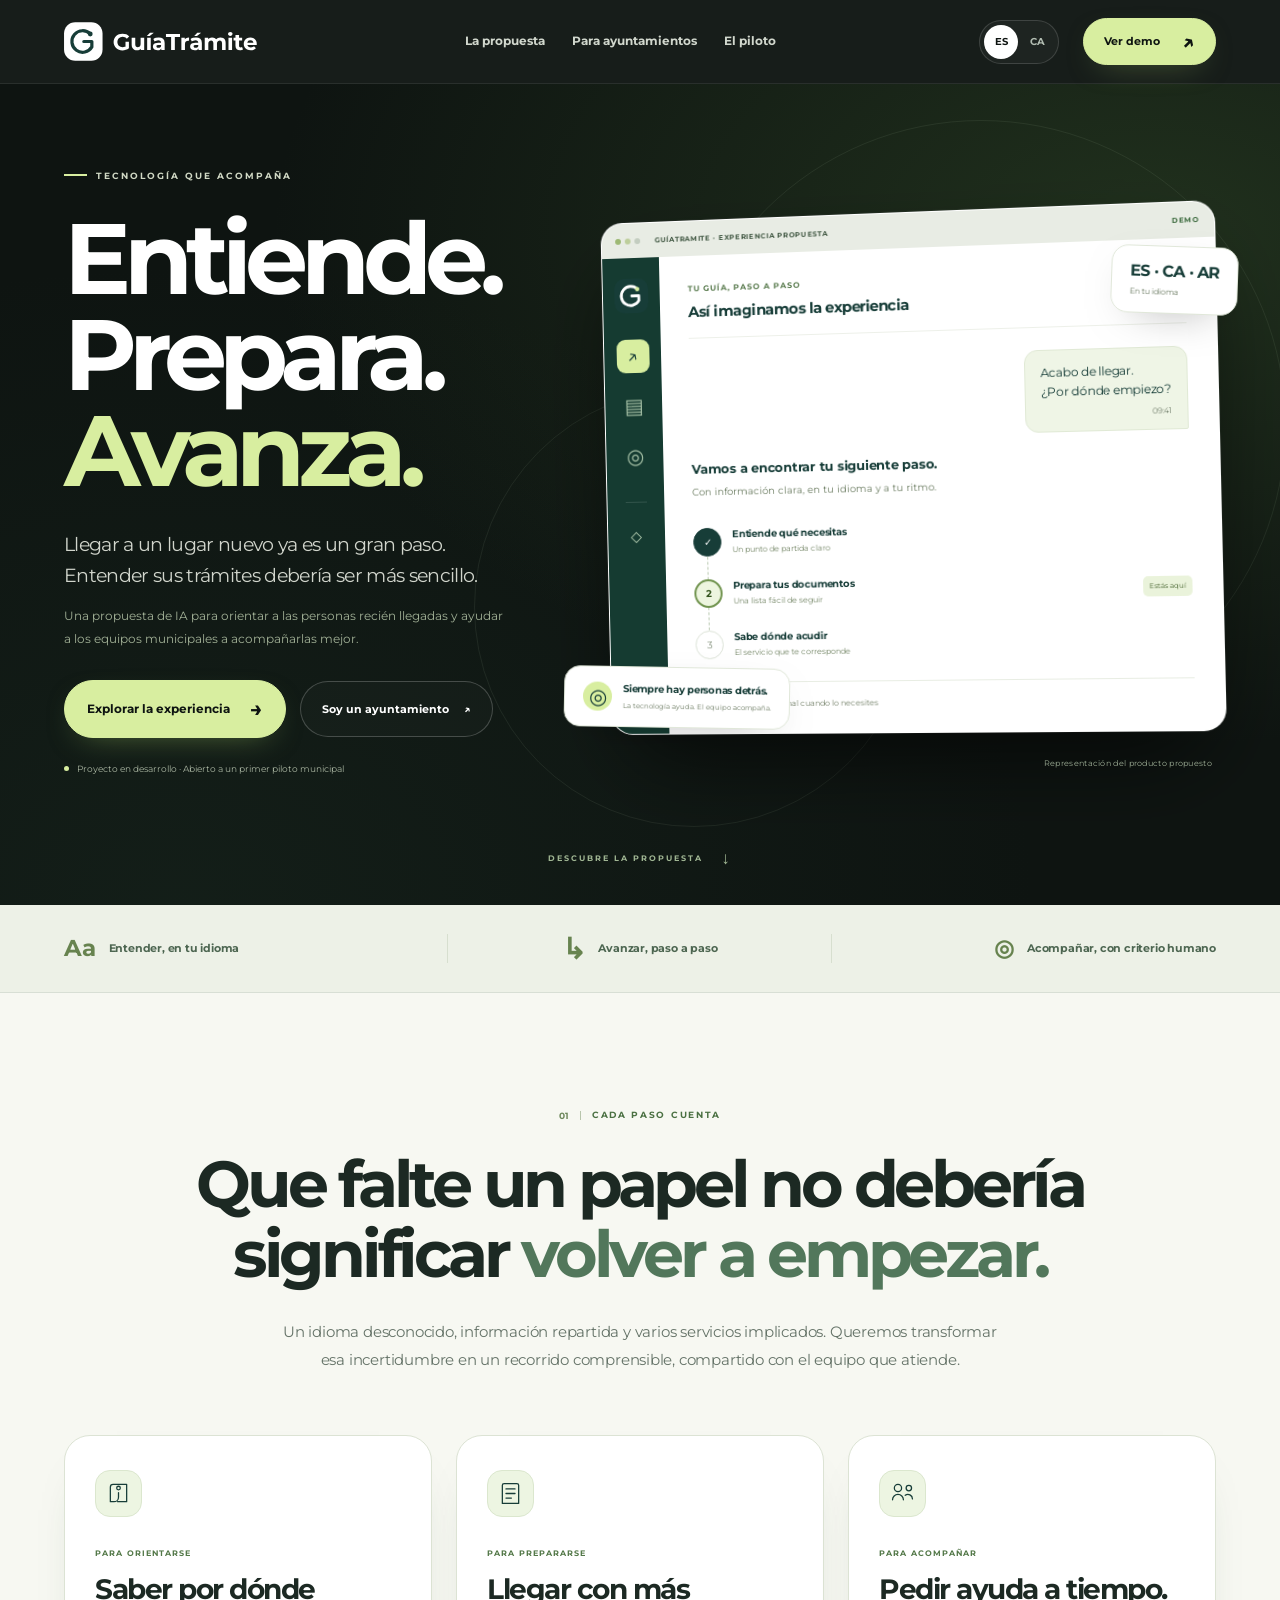
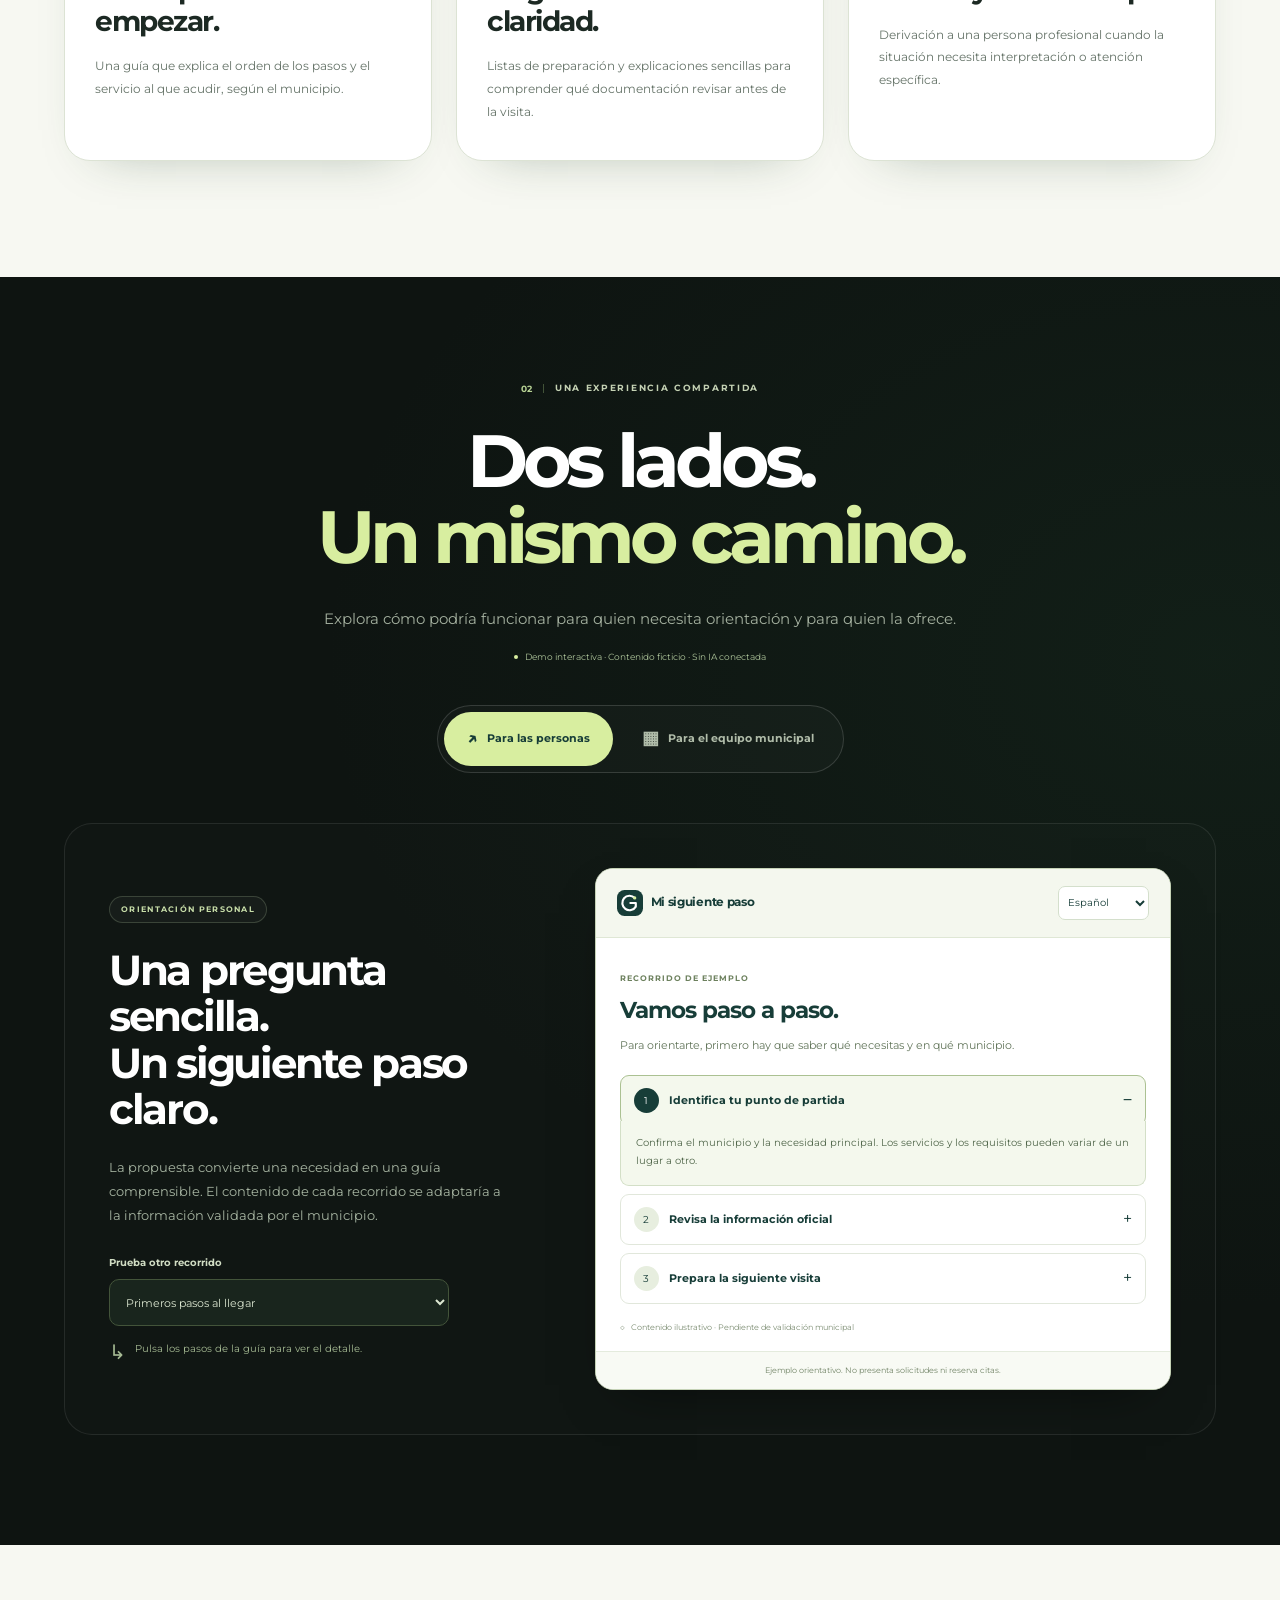
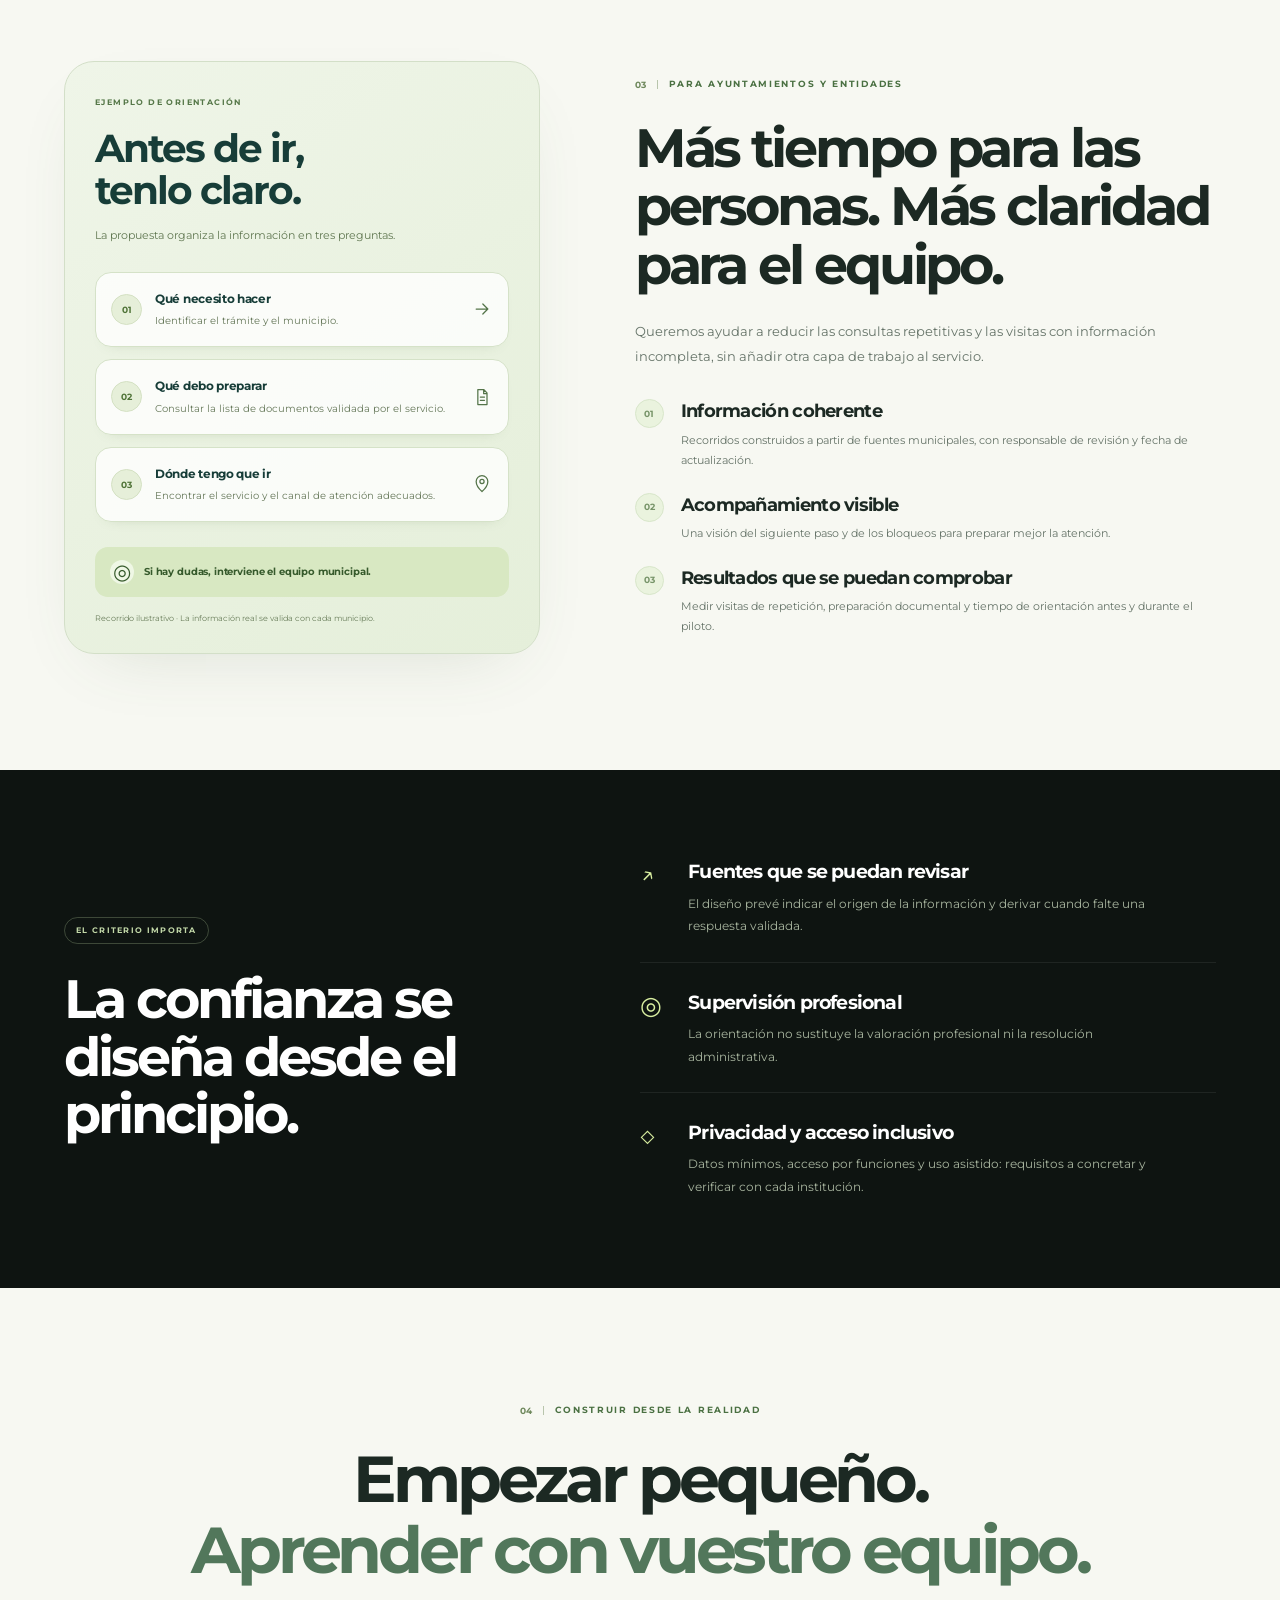
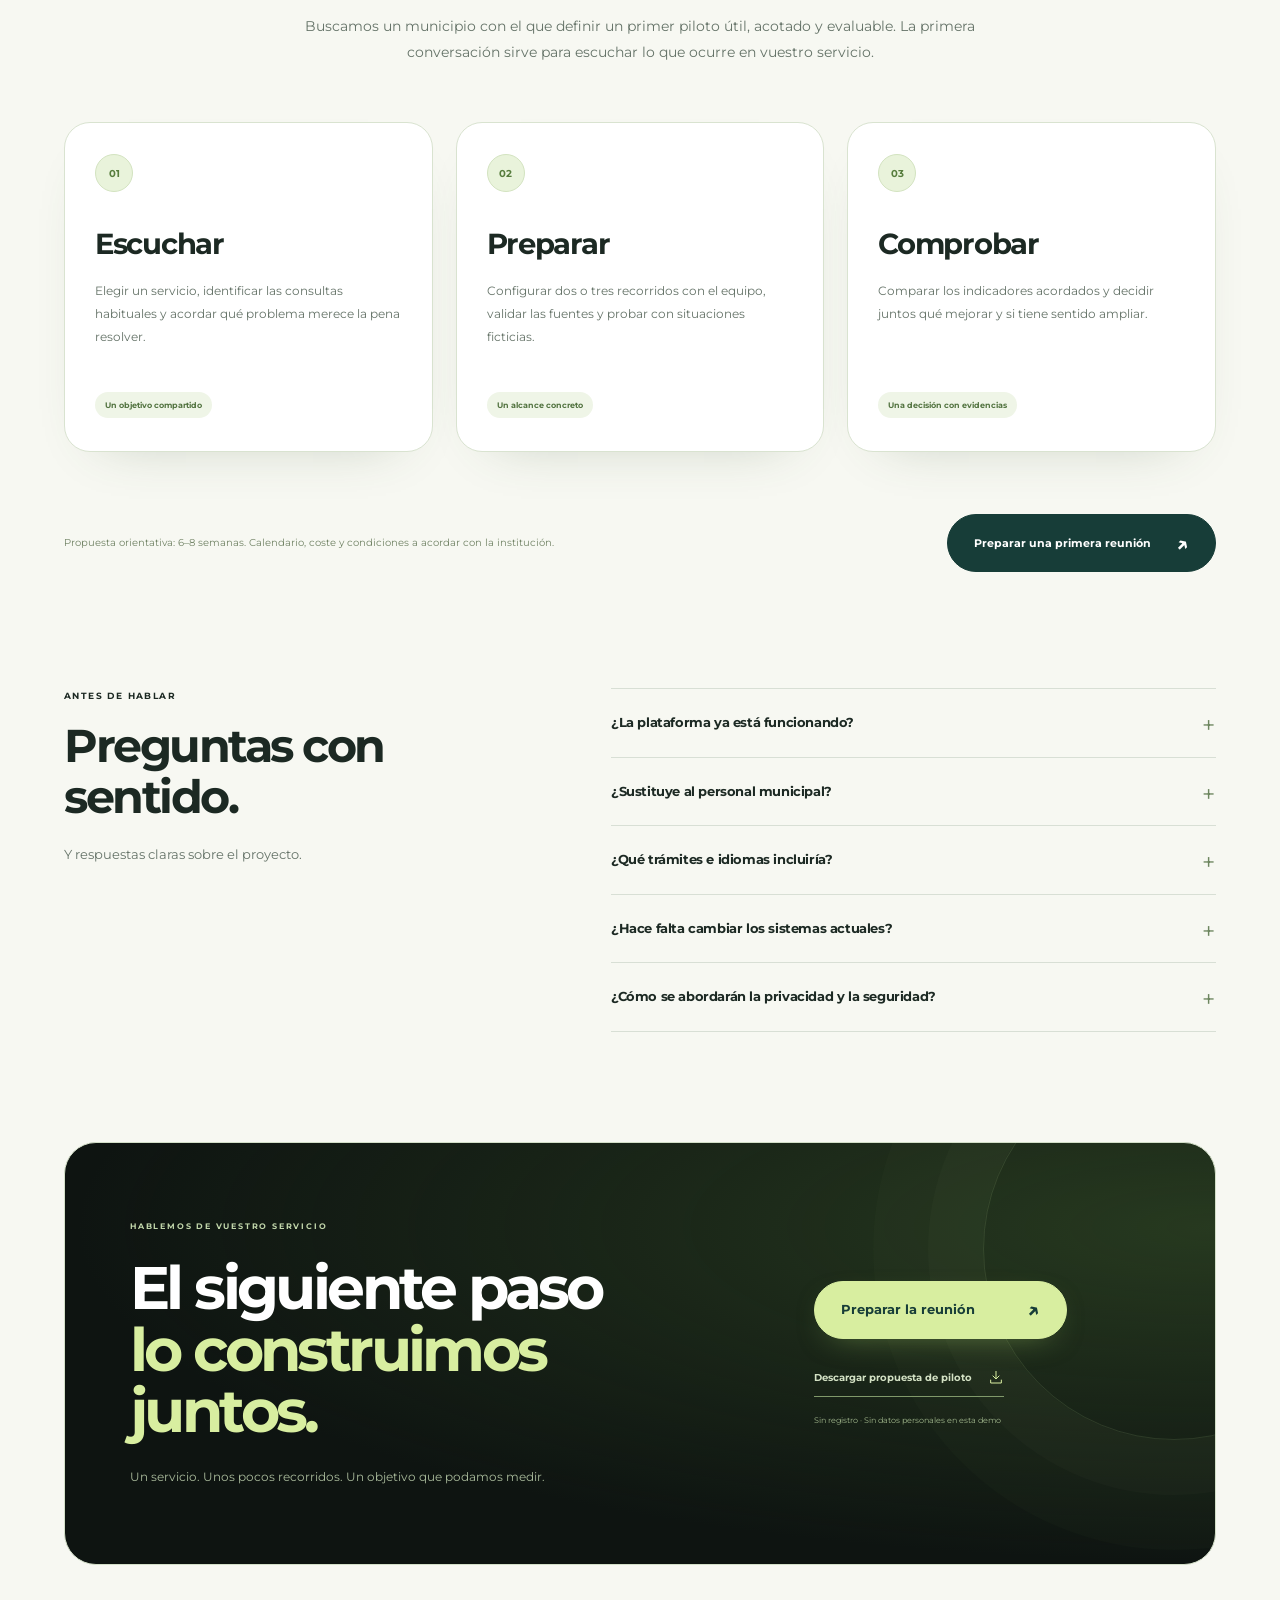
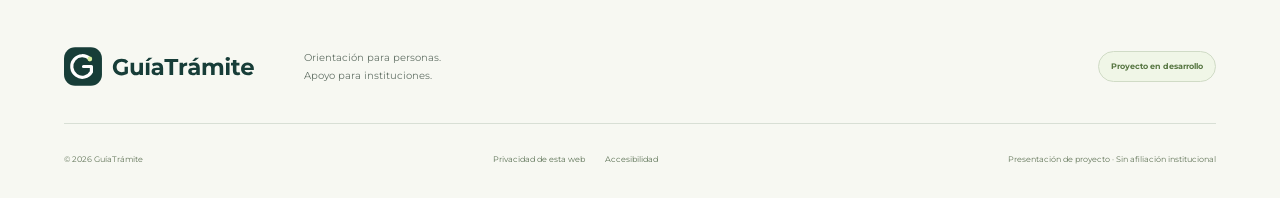
==== web/index.html @ 7ac199ca "Publica la landing y los materiales de GuíaTrámite." ====
<!doctype html>
<html lang="es">
<head>
  <meta charset="utf-8"><meta name="viewport" content="width=device-width,initial-scale=1">
  <meta name="theme-color" content="#0e1411">
  <title>GuíaTrámite · Cada paso, más claro</title>
  <meta name="description" content="Un proyecto de inteligencia artificial para orientar a las personas recién llegadas y ayudar a los equipos municipales a acompañarlas mejor. Descubre la propuesta de piloto.">
  <meta property="og:title" content="GuíaTrámite · Cada paso, más claro"><meta property="og:description" content="Orientación para personas. Apoyo para instituciones."><meta property="og:type" content="website"><meta property="og:image" content="/assets/social.png"><meta property="og:locale" content="es_ES"><meta name="twitter:card" content="summary_large_image">
  <link rel="icon" href="assets/favicon.svg" type="image/svg+xml"><link rel="apple-touch-icon" href="assets/apple-touch-icon.png">
  <link rel="preload" href="assets/montserrat-regular.woff" as="font" type="font/woff" crossorigin><link rel="preload" href="assets/montserrat-bold.woff" as="font" type="font/woff" crossorigin>
  <link rel="stylesheet" href="styles.css"><link rel="stylesheet" href="reference.css"><script src="app.js" defer></script>
</head>
<body>
<a class="skip" href="#contenido" data-i18n="skip">Saltar al contenido</a>
<header class="header"><div class="nav wrap">
  <a href="#inicio" class="brand" aria-label="GuíaTrámite inicio"><img src="assets/logo-white.svg" alt="GuíaTrámite" width="230" height="54"></a>
  <nav class="desktop-nav" aria-label="Principal"><a href="#solucion" data-i18n="nav.solution">La propuesta</a><a href="#instituciones" data-i18n="nav.town">Para ayuntamientos</a><a href="#piloto" data-i18n="nav.pilot">El piloto</a></nav>
  <div class="nav-actions"><div class="locale" role="group" aria-label="Idioma"><button data-lang="es" aria-pressed="true">ES</button><span>/</span><button data-lang="ca" aria-pressed="false">CA</button></div><a class="btn small nav-cta" href="#demo"><span data-i18n="nav.demo">Ver demo</span><span aria-hidden="true">↗</span></a><button class="menu-toggle" aria-expanded="false" aria-controls="mobile-nav" aria-label="Abrir menú"><svg viewBox="0 0 24 24" aria-hidden="true"><path d="M4 7h16M4 12h16M4 17h16"/></svg></button></div>
</div><nav id="mobile-nav" class="mobile-nav" aria-label="Menú móvil" hidden><a href="#solucion" data-i18n="nav.solution">La propuesta</a><a href="#instituciones" data-i18n="nav.town">Para ayuntamientos</a><a href="#piloto" data-i18n="nav.pilot">El piloto</a><a href="#demo" data-i18n="nav.demo">Ver demo</a></nav></header>
<main id="contenido">
<section class="hero-stage" id="inicio"><div class="hero wrap">
  <div class="hero-copy"><div class="eyebrow"><span class="status-dot"></span><span data-i18n="hero.eyebrow">TECNOLOGÍA QUE ACOMPAÑA</span></div>
    <h1 data-i18n-html="hero.title">Entiende.<br>Prepara.<br><span class="highlight">Avanza.</span></h1>
    <p class="hero-description" data-i18n="hero.description">Llegar a un lugar nuevo ya es un gran paso. Entender sus trámites debería ser más sencillo.</p>
    <p class="hero-detail" data-i18n="hero.detail">Una propuesta de IA para orientar a las personas recién llegadas y ayudar a los equipos municipales a acompañarlas mejor.</p>
    <div class="hero-actions"><a class="btn" href="#demo"><span data-i18n="hero.cta">Explorar la experiencia</span><span aria-hidden="true">→</span></a><a class="text-link" href="#instituciones"><span data-i18n="hero.secondary">Soy un ayuntamiento</span><span aria-hidden="true">↗</span></a></div>
    <div class="project-status"><span class="tiny-outline"></span><span data-i18n="hero.status">Proyecto en desarrollo · Abierto a un primer piloto municipal</span></div>
  </div>
  <div class="hero-visual" aria-label="Ejemplo de recorrido guiado">
    <div class="orbit orbit-one" aria-hidden="true"></div><div class="orbit orbit-two" aria-hidden="true"></div>
    <div class="product-frame"><div class="product-toolbar"><div class="window-dots" aria-hidden="true"><span></span><span></span><span></span></div><span data-i18n="visual.toolbar">GUÍATRAMITE · EXPERIENCIA PROPUESTA</span><span class="toolbar-example" data-i18n="visual.sample">DEMO</span></div>
    <div class="product-body"><aside class="product-rail" aria-hidden="true"><img src="assets/favicon.svg" alt="" width="38" height="38"><span class="rail-item current">↗</span><span class="rail-item">▤</span><span class="rail-item">◎</span><span class="rail-separator"></span><span class="rail-item">◇</span></aside>
    <div class="journey-card"><div class="journey-heading"><div><span class="screen-kicker" data-i18n="visual.assistant">Tu guía, paso a paso</span><strong data-i18n="visual.label">Así imaginamos la experiencia</strong></div><span class="card-status" aria-hidden="true"></span></div>
      <div class="user-message"><span data-i18n-html="visual.question">Acabo de llegar.<br>¿Por dónde empiezo?</span><span class="bubble-time">09:41</span></div>
      <div class="guide-message"><strong data-i18n="visual.answer">Vamos a encontrar tu siguiente paso.</strong><p data-i18n="visual.answerdetail">Con información clara, en tu idioma y a tu ritmo.</p></div>
      <div class="journey-route"><div class="route-item"><span class="step-mark completed">✓</span><div><strong data-i18n="visual.step1">Entiende qué necesitas</strong><small data-i18n="visual.step1sub">Un punto de partida claro</small></div></div><div class="route-item"><span class="step-mark active">2</span><div><strong data-i18n="visual.step2">Prepara tus documentos</strong><small data-i18n="visual.step2sub">Una lista fácil de seguir</small></div><span class="here" data-i18n="visual.here">Estás aquí</span></div><div class="route-item"><span class="step-mark">3</span><div><strong data-i18n="visual.step3">Sabe dónde acudir</strong><small data-i18n="visual.step3sub">El servicio que te corresponde</small></div></div></div>
      <div class="card-footer"><span class="shield-icon" aria-hidden="true">◇</span><span data-i18n="visual.support">Con apoyo profesional cuando lo necesites</span></div>
    </div></div></div>
    <div class="language-float"><strong>ES · CA · AR</strong><span data-i18n="visual.languages">En tu idioma</span></div>
    <div class="human-float"><span class="human-icon" aria-hidden="true">◎</span><div><strong data-i18n="visual.human">Siempre hay personas detrás.</strong><span data-i18n="visual.humansub">La tecnología ayuda. El equipo acompaña.</span></div></div>
    <span class="visual-caption" data-i18n="visual.caption">Representación del producto propuesto</span>
  </div>
</div><a class="hero-discover" href="#solucion"><span data-i18n="hero.discover">DESCUBRE LA PROPUESTA</span><span aria-hidden="true">↓</span></a></section>
<div class="promise-strip"><div class="wrap promise-grid"><div><span class="promise-icon" aria-hidden="true">Aa</span><span data-i18n="strip.1">Entender, en tu idioma</span></div><div><span class="promise-icon route-small" aria-hidden="true">↳</span><span data-i18n="strip.2">Avanzar, paso a paso</span></div><div><span class="promise-icon" aria-hidden="true">◎</span><span data-i18n="strip.3">Acompañar, con criterio humano</span></div></div></div>
<section class="section wrap problem" id="solucion">
  <div class="section-kicker"><span class="section-number">01</span><span data-i18n="problem.kicker">CADA PASO CUENTA</span></div>
  <div class="problem-intro"><h2 data-i18n-html="problem.title">Que falte un papel no debería significar <span class="muted">volver a empezar.</span></h2><p data-i18n="problem.description">Un idioma desconocido, información repartida y varios servicios implicados. Queremos transformar esa incertidumbre en un recorrido comprensible, compartido con el equipo que atiende.</p></div>
  <div class="benefits"><article><span class="benefit-icon" aria-hidden="true"><svg viewBox="0 0 32 32"><path d="M7 25V9a3 3 0 0 1 3-3h15v19H15M7 25h4a5 5 0 0 0 5-5v-5"/><circle cx="16" cy="10" r="2"/></svg></span><span class="micro" data-i18n="problem.b1label">PARA ORIENTARSE</span><h3 data-i18n="problem.b1title">Saber por dónde empezar.</h3><p data-i18n="problem.b1body">Una guía que explica el orden de los pasos y el servicio al que acudir, según el municipio.</p></article><article><span class="benefit-icon" aria-hidden="true"><svg viewBox="0 0 32 32"><path d="M10 5h13a2 2 0 0 1 2 2v20H7V7a2 2 0 0 1 2-2Z M11 11h10M11 16h10M11 21h6"/></svg></span><span class="micro" data-i18n="problem.b2label">PARA PREPARARSE</span><h3 data-i18n="problem.b2title">Llegar con más claridad.</h3><p data-i18n="problem.b2body">Listas de preparación y explicaciones sencillas para comprender qué documentación revisar antes de la visita.</p></article><article><span class="benefit-icon" aria-hidden="true"><svg viewBox="0 0 32 32"><path d="M5 23a6 6 0 0 1 12 0M19 18a5 5 0 0 1 8 4"/><circle cx="11" cy="10" r="4"/><circle cx="23" cy="10" r="3"/></svg></span><span class="micro" data-i18n="problem.b3label">PARA ACOMPAÑAR</span><h3 data-i18n="problem.b3title">Pedir ayuda a tiempo.</h3><p data-i18n="problem.b3body">Derivación a una persona profesional cuando la situación necesita interpretación o atención específica.</p></article></div>
</section>
<section class="demo-section" id="demo"><div class="wrap">
  <div class="demo-top"><div><div class="section-kicker"><span class="section-number">02</span><span data-i18n="demo.kicker">UNA EXPERIENCIA COMPARTIDA</span></div><h2 data-i18n-html="demo.title">Dos lados.<br><span class="accent">Un mismo camino.</span></h2></div><div class="demo-intro"><p data-i18n="demo.description">Explora cómo podría funcionar para quien necesita orientación y para quien la ofrece.</p><span class="demo-notice"><span></span><span data-i18n="demo.notice">Demo interactiva · Contenido ficticio · Sin IA conectada</span></span></div></div>
  <div class="demo-tabs" role="tablist" aria-label="Vista de la demostración"><button id="tab-person" role="tab" aria-controls="panel-person" aria-selected="true" data-view="person"><span class="tab-symbol" aria-hidden="true">↗</span><span data-i18n="demo.person">Para las personas</span></button><button id="tab-team" role="tab" aria-controls="panel-team" aria-selected="false" tabindex="-1" data-view="team"><span class="tab-symbol" aria-hidden="true">▦</span><span data-i18n="demo.team">Para el equipo municipal</span></button></div>
  <div id="panel-person" role="tabpanel" aria-labelledby="tab-person" class="demo-panel">
    <div class="demo-copy"><span class="pill light" data-i18n="demo.personpill">ORIENTACIÓN PERSONAL</span><h3 data-i18n-html="demo.persontitle">Una pregunta sencilla.<br>Un siguiente paso claro.</h3><p data-i18n="demo.personbody">La propuesta convierte una necesidad en una guía comprensible. El contenido de cada recorrido se adaptaría a la información validada por el municipio.</p><div class="scenario"><label for="scenario" data-i18n="demo.scenario">Prueba otro recorrido</label><select id="scenario"><option value="arrival" data-i18n="scenario.arrival">Primeros pasos al llegar</option><option value="appointment" data-i18n="scenario.appointment">Preparar una visita municipal</option><option value="help" data-i18n="scenario.help">Encontrar apoyo profesional</option></select></div><div class="inline-note"><span aria-hidden="true">↳</span><p data-i18n="demo.try">Pulsa los pasos de la guía para ver el detalle.</p></div></div>
    <div class="demo-app"><div class="app-bar"><div><img src="assets/favicon.svg" alt="" width="26" height="26"><strong data-i18n="app.title">Mi siguiente paso</strong></div><select id="demo-language" aria-label="Idioma del ejemplo"><option value="es">Español</option><option value="ca">Català</option><option value="ar">العربية</option></select></div><div id="guide-content" aria-live="polite"></div><div class="app-foot" data-i18n="app.foot">Ejemplo orientativo. No presenta solicitudes ni reserva citas.</div></div>
  </div>
  <div id="panel-team" role="tabpanel" aria-labelledby="tab-team" class="demo-panel" hidden>
    <div class="demo-copy"><span class="pill light" data-i18n="demo.teampill">APOYO AL EQUIPO</span><h3 data-i18n-html="demo.teamtitle">Más contexto para<br>acompañar mejor.</h3><p data-i18n="demo.teambody">Una vista propuesta para saber en qué punto está cada recorrido, qué información queda por revisar y cuándo hace falta atención profesional.</p><ul class="plain-checks"><li data-i18n="demo.team1">Seguimiento de pasos y tareas</li><li data-i18n="demo.team2">Información revisable por el equipo</li><li data-i18n="demo.team3">Accesos según la función profesional</li></ul><p class="small-note" data-i18n="demo.teamnote">Las funciones de seguimiento y acceso forman parte del alcance a validar en el piloto.</p></div>
    <div class="team-app"><div class="team-top"><div><span class="team-dot"></span><strong data-i18n="team.title">Espacio del equipo</strong></div><span data-i18n="team.sample">DATOS DE MUESTRA</span></div><div class="team-label"><h4 data-i18n="team.routes">Recorridos de acompañamiento</h4><button id="queue-filter" type="button" aria-pressed="false" data-i18n="team.filter">Solo pendientes</button></div><div class="queue" id="queue"></div><div class="case-detail" id="case-detail" aria-live="polite"></div><div class="team-bottom"><span aria-hidden="true">◇</span><span data-i18n="team.foot">El profesional revisa. La decisión sigue siendo humana.</span></div></div>
  </div>
</div></section>
<section class="section wrap institutions" id="instituciones"><div class="institution-art visit-flow">
  <div class="visit-flow-heading"><span class="art-label" data-i18n="flow.label">EJEMPLO DE ORIENTACIÓN</span><h3 data-i18n-html="flow.title">Antes de ir,<br>tenlo claro.</h3><p data-i18n="flow.intro">La propuesta organiza la información en tres preguntas.</p></div>
  <ol class="visit-flow-steps">
    <li><span class="flow-number" aria-hidden="true">01</span><div><strong data-i18n="flow.step1">Qué necesito hacer</strong><p data-i18n="flow.detail1">Identificar el trámite y el municipio.</p></div><svg viewBox="0 0 24 24" aria-hidden="true"><path d="M5 12h14m-6-6 6 6-6 6"/></svg></li>
    <li><span class="flow-number" aria-hidden="true">02</span><div><strong data-i18n="flow.step2">Qué debo preparar</strong><p data-i18n="flow.detail2">Consultar la lista de documentos validada por el servicio.</p></div><svg viewBox="0 0 24 24" aria-hidden="true"><path d="M7 3h7l4 4v14H7Z M14 3v5h4 M10 12h5 M10 16h5"/></svg></li>
    <li><span class="flow-number" aria-hidden="true">03</span><div><strong data-i18n="flow.step3">Dónde tengo que ir</strong><p data-i18n="flow.detail3">Encontrar el servicio y el canal de atención adecuados.</p></div><svg viewBox="0 0 24 24" aria-hidden="true"><path d="M12 21s7-6 7-12a7 7 0 1 0-14 0c0 6 7 12 7 12Z"/><circle cx="12" cy="9" r="2.5"/></svg></li>
  </ol>
  <div class="flow-human"><span aria-hidden="true">◎</span><p data-i18n="flow.support">Si hay dudas, interviene el equipo municipal.</p></div>
  <span class="flow-caption" data-i18n="flow.caption">Recorrido ilustrativo · La información real se valida con cada municipio.</span>
</div><div class="institution-copy"><div class="section-kicker"><span class="section-number">03</span><span data-i18n="town.kicker">PARA AYUNTAMIENTOS Y ENTIDADES</span></div><h2 data-i18n="town.title">Más tiempo para las personas. Más claridad para el equipo.</h2><p class="section-description" data-i18n="town.description">Queremos ayudar a reducir las consultas repetitivas y las visitas con información incompleta, sin añadir otra capa de trabajo al servicio.</p><div class="town-points"><div><span>01</span><div><h3 data-i18n="town.point1">Información coherente</h3><p data-i18n="town.body1">Recorridos construidos a partir de fuentes municipales, con responsable de revisión y fecha de actualización.</p></div></div><div><span>02</span><div><h3 data-i18n="town.point2">Acompañamiento visible</h3><p data-i18n="town.body2">Una visión del siguiente paso y de los bloqueos para preparar mejor la atención.</p></div></div><div><span>03</span><div><h3 data-i18n="town.point3">Resultados que se puedan comprobar</h3><p data-i18n="town.body3">Medir visitas de repetición, preparación documental y tiempo de orientación antes y durante el piloto.</p></div></div></div></div></section>
<section class="trust-section"><div class="wrap trust-inner"><div class="trust-heading"><span class="pill outline" data-i18n="trust.kicker">EL CRITERIO IMPORTA</span><h2 data-i18n="trust.title">La confianza se diseña desde el principio.</h2></div><div class="trust-points"><article><span aria-hidden="true">↗</span><div><h3 data-i18n="trust.t1">Fuentes que se puedan revisar</h3><p data-i18n="trust.b1">El diseño prevé indicar el origen de la información y derivar cuando falte una respuesta validada.</p></div></article><article><span aria-hidden="true">◎</span><div><h3 data-i18n="trust.t2">Supervisión profesional</h3><p data-i18n="trust.b2">La orientación no sustituye la valoración profesional ni la resolución administrativa.</p></div></article><article><span aria-hidden="true">◇</span><div><h3 data-i18n="trust.t3">Privacidad y acceso inclusivo</h3><p data-i18n="trust.b3">Datos mínimos, acceso por funciones y uso asistido: requisitos a concretar y verificar con cada institución.</p></div></article></div></div></section>
<section class="section wrap pilot" id="piloto"><div class="section-kicker"><span class="section-number">04</span><span data-i18n="pilot.kicker">CONSTRUIR DESDE LA REALIDAD</span></div><div class="pilot-heading"><h2 data-i18n-html="pilot.title">Empezar pequeño.<br><span class="muted">Aprender con vuestro equipo.</span></h2><p data-i18n="pilot.description">Buscamos un municipio con el que definir un primer piloto útil, acotado y evaluable. La primera conversación sirve para escuchar lo que ocurre en vuestro servicio.</p></div><div class="pilot-steps"><article><span class="pilot-num">01</span><h3 data-i18n="pilot.t1">Escuchar</h3><p data-i18n="pilot.b1">Elegir un servicio, identificar las consultas habituales y acordar qué problema merece la pena resolver.</p><span class="step-output" data-i18n="pilot.o1">Un objetivo compartido</span></article><article><span class="pilot-num">02</span><h3 data-i18n="pilot.t2">Preparar</h3><p data-i18n="pilot.b2">Configurar dos o tres recorridos con el equipo, validar las fuentes y probar con situaciones ficticias.</p><span class="step-output" data-i18n="pilot.o2">Un alcance concreto</span></article><article><span class="pilot-num">03</span><h3 data-i18n="pilot.t3">Comprobar</h3><p data-i18n="pilot.b3">Comparar los indicadores acordados y decidir juntos qué mejorar y si tiene sentido ampliar.</p><span class="step-output" data-i18n="pilot.o3">Una decisión con evidencias</span></article></div><div class="pilot-bottom"><p data-i18n="pilot.time">Propuesta orientativa: 6–8 semanas. Calendario, coste y condiciones a acordar con la institución.</p><button class="btn" data-open="brief"><span data-i18n="pilot.cta">Preparar una primera reunión</span><span aria-hidden="true">↗</span></button></div></section>
<section class="faq-section wrap"><div><span class="micro" data-i18n="faq.kicker">ANTES DE HABLAR</span><h2 data-i18n="faq.title">Preguntas con sentido.</h2><p data-i18n="faq.description">Y respuestas claras sobre el proyecto.</p></div><div class="faq-list"><details><summary data-i18n="faq.q1">¿La plataforma ya está funcionando?</summary><p data-i18n="faq.a1">GuíaTrámite está en desarrollo. Esta web presenta la propuesta y una demostración de la experiencia, con respuestas preparadas y datos ficticios. La funcionalidad real se concretará y verificará con el primer piloto.</p></details><details><summary data-i18n="faq.q2">¿Sustituye al personal municipal?</summary><p data-i18n="faq.a2">El objetivo es apoyar la orientación y la preparación de las visitas. La interpretación de cada caso, la valoración social y las decisiones administrativas seguirían en manos de profesionales y de la administración competente.</p></details><details><summary data-i18n="faq.q3">¿Qué trámites e idiomas incluiría?</summary><p data-i18n="faq.a3">Los primeros recorridos e idiomas se elegirán con el municipio. La web está en español y catalán; la demo incluye también un ejemplo en árabe. Esto no implica que exista un servicio de traducción o asesoramiento ya desplegado.</p></details><details><summary data-i18n="faq.q4">¿Hace falta cambiar los sistemas actuales?</summary><p data-i18n="faq.a4">La propuesta inicial es probar la orientación de forma acotada, sin integraciones complejas. Cualquier conexión con expedientes, citas u otros sistemas requeriría una definición y validación técnica específicas.</p></details><details><summary data-i18n="faq.q5">¿Cómo se abordarán la privacidad y la seguridad?</summary><p data-i18n="faq.a5">Proponemos empezar con información pública y casos ficticios. Antes de tratar datos reales, deberán acordarse los roles, los accesos, los proveedores, la conservación y las garantías necesarias con los responsables de la institución.</p></details></div></section>
<section class="closing wrap"><div class="closing-inner"><div><span class="micro" data-i18n="closing.kicker">HABLEMOS DE VUESTRO SERVICIO</span><h2 data-i18n-html="closing.title">El siguiente paso<br><span class="accent">lo construimos juntos.</span></h2><p data-i18n="closing.body">Un servicio. Unos pocos recorridos. Un objetivo que podamos medir.</p></div><div class="closing-actions"><button class="btn cream" data-open="brief"><span data-i18n="closing.cta">Preparar la reunión</span><span aria-hidden="true">↗</span></button><a class="download-link" href="downloads/GuiaTramite_Propuesta_Piloto.pdf" download><span data-i18n="closing.download">Descargar propuesta de piloto</span><svg viewBox="0 0 24 24" aria-hidden="true"><path d="M12 3v12m-5-5 5 5 5-5M4 16v5h16v-5"/></svg></a><span class="closing-note" data-i18n="closing.note">Sin registro · Sin datos personales en esta demo</span></div></div></section>
</main>
<footer class="footer wrap"><div class="footer-main"><a class="brand" href="#inicio"><img src="assets/logo.svg" alt="GuíaTrámite" width="210" height="50"></a><p data-i18n-html="footer.tagline">Orientación para personas.<br>Apoyo para instituciones.</p><span class="footer-status" data-i18n="footer.status">Proyecto en desarrollo</span></div><div class="footer-bottom"><span>© <span id="year">2026</span> GuíaTrámite</span><div><button data-open="privacy" data-i18n="footer.privacy">Privacidad de esta web</button><button data-open="access" data-i18n="footer.access">Accesibilidad</button></div><span data-i18n="footer.note">Presentación de proyecto · Sin afiliación institucional</span></div></footer>
<dialog id="brief-dialog" aria-labelledby="brief-title"><button class="dialog-close" data-close aria-label="Cerrar">×</button><span class="pill light" data-i18n="brief.kicker">PRIMERA CONVERSACIÓN</span><h2 id="brief-title" data-i18n="brief.title">Demos forma al piloto.</h2><p data-i18n="brief.intro">Prepara una ficha para compartir con vuestro equipo. Se genera en tu dispositivo; no se envía ni se guarda en un servidor.</p><form id="brief-form"><label for="organization" data-i18n="brief.org">Municipio u organización (opcional)</label><input id="organization" name="organization" maxlength="100" autocomplete="organization" placeholder="Tu municipio"><label for="service" data-i18n="brief.service">¿Por dónde os gustaría empezar?</label><select id="service" name="service"><option value="welcome" data-i18n="brief.s1">Primera acogida</option><option value="citizen" data-i18n="brief.s2">Atención ciudadana</option><option value="social" data-i18n="brief.s3">Orientación hacia servicios sociales</option><option value="define" data-i18n="brief.s4">Por definir con el equipo</option></select><label for="priority" data-i18n="brief.priority">¿Qué queréis mejorar primero?</label><select id="priority" name="priority"><option value="documents" data-i18n="brief.p1">Preparación de las visitas</option><option value="language" data-i18n="brief.p2">Comprensión de la información</option><option value="tracking" data-i18n="brief.p3">Seguimiento del acompañamiento</option></select><div class="brief-output"><span data-i18n="brief.output">La ficha incluye una agenda de 30 minutos, el alcance propuesto y los indicadores para acordar.</span></div><button class="btn" type="submit"><span data-i18n="brief.download">Descargar ficha de reunión</span><span aria-hidden="true">↓</span></button><p id="brief-result" role="status"></p></form></dialog>
<dialog id="info-dialog" aria-labelledby="info-title"><button class="dialog-close" data-close aria-label="Cerrar">×</button><h2 id="info-title"></h2><div id="info-content"></div></dialog>
<noscript><p class="noscript">Puedes consultar toda la propuesta. Activa JavaScript para explorar la demo y preparar la ficha de reunión.</p></noscript>
</body></html>
---- web/styles.css ----
@font-face{font-family:Guide;src:url('assets/guide-regular.woff') format('woff');font-weight:400;font-display:swap}@font-face{font-family:Guide;src:url('assets/guide-bold.woff') format('woff');font-weight:600 900;font-display:swap}
:root{--ink:#173d38;--text:#24413b;--muted:#5f7069;--paper:#f7f8f2;--lime:#d8eea0;--line:#d8dfd5;--white:#fff;--sage:#eaf0e5;--radius:18px}*{box-sizing:border-box}html{scroll-behavior:smooth;scroll-padding-top:100px}body{margin:0;background:var(--paper);color:var(--ink);font-family:Guide,Arial,sans-serif;font-size:17px;line-height:1.5;-webkit-font-smoothing:antialiased}a{color:inherit;text-decoration:none}button,input,select{font:inherit}button,a,input,select,summary{-webkit-tap-highlight-color:transparent}button{cursor:pointer}button:disabled{cursor:default}a:focus-visible,button:focus-visible,summary:focus-visible,input:focus-visible,select:focus-visible{outline:3px solid #4c7631;outline-offset:5px}button{color:inherit}button,select,input{border-radius:0}img{display:block;max-width:100%;height:auto}h1,h2,h3,h4,p{margin:0}h1,h2,h3,h4{font-weight:700}h1{font-size:clamp(48px,5.5vw,78px);line-height:1.035;letter-spacing:-3.3px}h2{font-size:clamp(36px,3.8vw,51px);line-height:1.1;letter-spacing:-1.8px}h3{font-size:24px;line-height:1.2;letter-spacing:-.5px}.wrap{width:calc(100% - 112px);max-width:1280px;margin:0 auto}.header{position:sticky;top:0;background:rgba(247,248,242,.96);border-bottom:1px solid rgba(216,223,213,.7);z-index:30;backdrop-filter:blur(15px)}.nav{height:92px;display:flex;align-items:center;justify-content:space-between;gap:30px}.brand{display:inline-flex;align-items:center;flex-shrink:0}.brand img{width:210px}.desktop-nav{display:flex;gap:30px;font-size:15px}.desktop-nav a{padding:10px 0}.desktop-nav a:hover{color:#528141}.nav-actions{display:flex;align-items:center;gap:26px}.locale{display:flex;gap:8px;align-items:center;font-size:13px}.locale span{color:#adb6aa}.locale button{padding:7px 3px;background:none;border:0;color:var(--muted);min-height:44px}.locale button[aria-pressed=true]{font-weight:700;color:var(--ink)}.btn{display:inline-flex;align-items:center;justify-content:center;gap:26px;background:var(--ink);color:white;min-height:57px;padding:15px 24px;border-radius:8px;border:1px solid var(--ink);font-size:16px;font-weight:700;transition:background .15s,transform .15s}.btn:hover{background:#28574a;transform:translateY(-2px)}.btn span:last-child{font-size:22px;line-height:1}.btn.small{min-height:45px;padding:10px 17px;font-size:14px;gap:23px}.menu-toggle{display:none;background:none;border:0;width:44px;height:44px;padding:9px}.menu-toggle svg{stroke:var(--ink);stroke-width:1.5;fill:none}.mobile-nav[hidden]{display:none}.skip{position:fixed;top:-100px;left:15px;z-index:100;background:var(--ink);color:white;padding:12px 20px}.skip:focus{top:10px}.hero{display:grid;grid-template-columns:1.04fr 1fr;gap:40px;align-items:center;padding-top:78px;padding-bottom:76px;min-height:735px}.eyebrow{display:flex;align-items:center;gap:9px;font-size:12px;font-weight:700;letter-spacing:1.8px;margin-bottom:25px}.status-dot{width:7px;height:7px;border-radius:50%;background:#478956;box-shadow:0 0 0 4px #e5eddb}.highlight{position:relative;white-space:nowrap;z-index:0}.highlight:after{content:"";position:absolute;left:0;right:0;bottom:4px;height:.22em;background:var(--lime);z-index:-1;transform:rotate(-1.2deg)}.hero-description{font-size:22px;line-height:1.4;max-width:485px;margin-top:29px;color:#38534b}.hero-detail{font-size:17px;line-height:1.55;max-width:470px;margin-top:15px;color:var(--muted)}.hero-actions{display:flex;gap:25px;align-items:center;flex-wrap:wrap;margin-top:32px}.text-link{display:inline-flex;gap:12px;align-items:center;font-size:15px;font-weight:700;border-bottom:1px solid #bac6b7;padding:8px 0}.text-link:hover{border-color:var(--ink)}.project-status{font-size:12px;color:var(--muted);display:flex;gap:8px;align-items:center;margin-top:25px}.tiny-outline{width:7px;height:7px;border:1px solid var(--muted);border-radius:50%;flex-shrink:0}.hero-visual{position:relative;padding:42px 21px 43px 25px;min-width:0}.visual-dots{position:absolute;inset:0;background-image:radial-gradient(#cad4c5 1px,transparent 1px);background-size:18px 18px;opacity:.7;mask-image:linear-gradient(70deg,transparent,#000)}.orbit{position:absolute;width:340px;height:340px;right:-8px;top:45px;border-radius:50%;background:var(--lime);opacity:.54}.journey-card{position:relative;background:#fff;border:1px solid #e4e9de;border-radius:20px;padding:24px;box-shadow:0 18px 70px -35px #4a665c63;transform:rotate(-1.7deg);width:100%;max-width:460px;margin:auto;z-index:2}.journey-heading{display:flex;align-items:center;gap:10px;padding-bottom:20px;border-bottom:1px solid #edf0e9}.journey-heading strong{display:block;font-size:15px}.journey-heading span{display:block;font-size:11px;color:var(--muted);margin-top:2px}.journey-heading .card-status{margin-left:auto;width:7px;height:7px;border-radius:50%;background:#88a96c}.user-message{background:var(--sage);width:max-content;max-width:86%;border-radius:13px 13px 2px 13px;margin:22px 0 18px auto;padding:13px 17px;font-size:14px;line-height:1.45;display:flex;flex-direction:column}.bubble-time{font-size:9px;text-align:right;color:#75816f;margin-top:5px}.guide-message strong{font-size:15px}.guide-message p{font-size:12px;color:var(--muted);margin:6px 0 17px}.journey-route{display:flex;flex-direction:column;gap:5px;position:relative}.journey-route:before{content:"";position:absolute;top:25px;bottom:25px;left:15px;border-left:1px dashed #b8c8af}.route-item{position:relative;display:flex;align-items:center;gap:11px;padding:11px 0}.step-mark{width:31px;height:31px;display:flex;align-items:center;justify-content:center;border:1px solid #dbe2d6;border-radius:50%;background:white;font-size:12px;flex-shrink:0;color:#83917c}.step-mark.completed{background:var(--ink);border-color:var(--ink);color:white}.step-mark.active{border:2px solid var(--ink);color:var(--ink);background:#eff6df;font-weight:700}.route-item strong{display:block;font-size:13px}.route-item small{font-size:11px;display:block;color:var(--muted);margin-top:2px}.here{margin-left:auto;background:#edf3e2;border-radius:4px;font-size:9px;padding:3px 6px;white-space:nowrap}.card-footer{display:flex;align-items:center;gap:7px;border-top:1px solid #e8ede3;margin-top:12px;padding-top:14px;color:var(--muted);font-size:10px}.shield-icon{font-size:18px;line-height:1}.language-float{position:absolute;z-index:3;right:0;top:8px;background:#fff;border:1px solid #e2e8da;border-radius:9px;box-shadow:0 6px 22px -15px #47654c66;padding:11px 16px;display:flex;align-items:center;gap:14px;font-size:13px;transform:rotate(3deg)}.mini-globe{font-size:22px}.language-float span:nth-last-child(2){font-family:Arial,sans-serif;font-size:14px}.human-float{display:flex;align-items:center;gap:10px;position:absolute;left:-5px;bottom:18px;z-index:4;background:var(--ink);border-radius:10px;color:#fff;padding:16px 22px;transform:rotate(2deg);box-shadow:0 9px 25px -18px #143a38}.human-float strong{display:block;font-size:12px}.human-float div>span{display:block;font-size:10px;color:#c0d3c6;margin-top:3px}.people-symbol{position:relative;width:33px;height:31px;display:flex;align-items:end}.people-symbol span{position:relative;width:17px;height:15px;border:1.5px solid var(--lime);border-radius:10px 10px 2px 2px;margin-right:-1px}.people-symbol span:before{content:"";position:absolute;top:-11px;left:4px;border:1.5px solid var(--lime);width:7px;height:7px;border-radius:50%}.people-symbol span:last-child{transform:scale(.8);opacity:.65}.visual-caption{position:absolute;right:20px;bottom:-7px;font-size:10px;letter-spacing:.2px;color:#7a8775}.promise-strip{border-top:1px solid var(--line);border-bottom:1px solid var(--line);background:#eff3e9}.promise-grid{display:grid;grid-template-columns:repeat(3,1fr);padding:25px 0}.promise-grid>div{display:flex;align-items:center;justify-content:center;gap:14px;font-size:15px;border-right:1px solid #d7dfcf}.promise-grid>div:first-child{justify-content:flex-start}.promise-grid>div:last-child{border:0;justify-content:flex-end}.promise-icon{font-size:24px;font-weight:700;line-height:1;color:#4f715d}.route-small{font-size:31px}.section{padding-top:112px;padding-bottom:112px}.section-kicker{display:flex;gap:13px;align-items:center;font-size:11px;letter-spacing:1.6px;font-weight:700;margin-bottom:27px}.section-number{display:flex;align-items:center;justify-content:center;width:26px;height:26px;border:1px solid #c4d0bc;border-radius:50%;font-size:10px;letter-spacing:0}.problem-intro{display:grid;grid-template-columns:1.25fr 1fr;gap:90px;align-items:center}.problem-intro h2{max-width:630px}.muted{color:#8a9a86}.problem-intro>p{color:var(--muted);font-size:18px;line-height:1.65}.benefits{margin-top:62px;display:grid;grid-template-columns:repeat(3,1fr);gap:38px}.benefits article{padding:0 30px 0 0;border-right:1px solid var(--line)}.benefits article:last-child{border:0}.benefit-icon{display:flex;align-items:center;justify-content:center;width:52px;height:52px;background:#ebf0e2;border:1px solid #dfe7d5;border-radius:14px;margin-bottom:23px}.benefit-icon svg{width:31px;height:31px;fill:none;stroke:var(--ink);stroke-width:1.4;stroke-linecap:round;stroke-linejoin:round}.micro{display:block;font-size:10px;letter-spacing:1.3px;font-weight:700}.benefits .micro{color:#718568;margin-bottom:13px}.benefits h3{font-size:24px;margin-bottom:14px}.benefits p{font-size:16px;line-height:1.65;color:var(--muted)}.demo-section{background:#eaf0e5;padding:90px 0 95px}.demo-top{display:flex;justify-content:space-between;align-items:end;gap:60px}.demo-intro{max-width:420px;align-self:end;padding-bottom:4px}.demo-intro p{font-size:18px;line-height:1.6;color:#556d5c}.demo-notice{display:flex;gap:7px;align-items:center;font-size:11px;color:#51694e;margin-top:15px}.demo-notice>span:first-child{width:5px;height:5px;border-radius:50%;background:#6d9151;flex-shrink:0}.demo-tabs{display:flex;gap:10px;border-bottom:1px solid #c9d6c2;margin-top:42px}.demo-tabs button{display:flex;align-items:center;gap:9px;background:none;border:none;border-bottom:3px solid transparent;padding:17px 20px 16px;font-size:15px;position:relative;bottom:-1px}.demo-tabs button[aria-selected=true]{border-bottom-color:var(--ink);font-weight:700}.tab-symbol{font-size:21px}.demo-panel{display:grid;grid-template-columns:.9fr 1.1fr;gap:78px;align-items:center;padding-top:43px}.demo-panel[hidden]{display:none}.pill{display:inline-block;font-size:10px;letter-spacing:1.2px;padding:6px 10px;border-radius:5px;font-weight:700}.pill.light{background:#dde7d5;color:#41603d}.demo-copy h3{font-size:35px;line-height:1.14;letter-spacing:-1.1px;margin-top:18px}.demo-copy>p{color:#596e5e;font-size:16px;line-height:1.65;margin-top:18px}.scenario{margin-top:29px;max-width:345px}.scenario label{display:block;font-size:12px;font-weight:700;margin-bottom:8px}select{appearance:auto;background:#fff;color:var(--ink);border:1px solid #cbd5c5;min-height:47px;padding:9px 34px 9px 12px;font-size:14px;width:100%;border-radius:7px}.inline-note{display:flex;gap:9px;color:#687e62;font-size:12px;margin-top:14px}.inline-note>span{font-size:19px;line-height:1.1}.demo-app{background:#fff;border:1px solid #d2ddcb;border-radius:15px;box-shadow:0 15px 50px -38px #385b33;overflow:hidden;min-height:475px}.app-bar{padding:17px 21px;display:flex;align-items:center;justify-content:space-between;border-bottom:1px solid #e6ecdf;gap:12px}.app-bar>div{display:flex;align-items:center;gap:8px;font-size:14px}.app-bar select{min-height:34px;width:96px;padding:5px 5px;font-size:11px;border:1px solid #d4dfcc}.guide-body{padding:26px 25px 17px;min-height:371px}.guide-eyebrow{font-size:10px;letter-spacing:1px;color:#6c805d}.guide-body h4{font-size:22px;letter-spacing:-.4px;margin:7px 0 9px}.guide-body>p{font-size:13px;color:#63765b;line-height:1.5;margin-bottom:20px}.guide-step{display:flex;align-items:center;text-align:left;width:100%;gap:12px;border:1px solid #e1e7db;background:#fff;padding:12px 13px;border-radius:8px;margin-top:8px;font-size:13px;transition:background .2s}.guide-step:hover{background:#f3f7ed}.guide-step[aria-expanded=true]{border-color:#abc192;background:#f4f8ed}.guide-step>span:first-child{width:24px;height:24px;border-radius:50%;background:#e7eedf;display:flex;align-items:center;justify-content:center;font-size:11px;flex-shrink:0}.guide-step[aria-expanded=true]>span:first-child{background:var(--ink);color:#fff}.guide-step>span:last-child{margin-left:auto;font-size:16px}.guide-detail{background:#f4f8ed;border:1px solid #d3dfc7;border-top:0;border-radius:0 0 7px 7px;padding:10px 15px;font-size:12px;line-height:1.55;color:#50664a;margin-top:-4px}.guide-source{font-size:10px;margin-top:15px;color:#7b8c71;display:flex;gap:6px}.app-foot{font-size:10px;text-align:center;color:#738568;background:#f8faf4;padding:12px;border-top:1px solid #e4ebdd}.plain-checks{list-style:none;margin:23px 0 0;padding:0;font-size:14px;display:grid;gap:12px}.plain-checks li:before{content:'✓';color:#50723c;margin-right:10px}.demo-copy .small-note{font-size:12px;line-height:1.5}.team-app{background:#fff;border-radius:15px;border:1px solid #c9d6c2;overflow:hidden;min-height:475px}.team-top{background:var(--ink);color:white;display:flex;align-items:center;justify-content:space-between;padding:19px 20px;font-size:13px;gap:15px}.team-top>div{display:flex;align-items:center;gap:8px}.team-top>span{font-size:8px;letter-spacing:1px;color:#ccdec9}.team-dot{width:7px;height:7px;border-radius:50%;background:var(--lime)}.team-label{padding:23px 20px 15px;display:flex;justify-content:space-between;align-items:center;gap:15px}.team-label h4{font-size:15px}.team-label button{font-size:10px;min-height:34px;border:1px solid #cfd9c7;border-radius:5px;padding:5px 8px;background:#f3f7ee}.team-label button[aria-pressed=true]{background:var(--ink);color:#fff}.queue{padding:0 20px}.queue-row{display:grid;grid-template-columns:1fr auto;align-items:center;gap:10px;padding:12px;text-align:left;width:100%;border:0;border-top:1px solid #e2e8db;background:white}.queue-row[aria-pressed=true]{background:#f0f5e9;box-shadow:inset 3px 0 0 #7e9b62}.queue-row strong{display:block;font-size:12px}.queue-row small{font-size:10px;color:#718466}.queue-status{font-size:9px;padding:4px 7px;border-radius:4px;background:#e6efda;color:#546e3b}.queue-status.pending{color:#825e2a;background:#f8eddb}.case-detail{margin:15px 20px 18px;padding:13px;background:#f6f8f1;border:1px solid #dfe7d6;border-radius:7px;font-size:11px;color:#617456}.case-detail strong{display:block;color:var(--ink);margin-bottom:5px;font-size:12px}.team-bottom{padding:12px 20px;display:flex;align-items:center;justify-content:center;gap:8px;font-size:10px;color:#718364;border-top:1px solid #e2e8dc}.institutions{display:grid;grid-template-columns:.9fr 1.1fr;gap:100px;align-items:center}.institution-art{background:#e8eee0;border-radius:20px;overflow:hidden;position:relative;padding:33px 30px 35px;min-height:510px;display:flex;flex-direction:column;justify-content:space-between}.art-label{font-size:9px;letter-spacing:1.3px;color:#66805b;max-width:230px}.institution-art svg{width:calc(100% + 45px);margin-left:-38px;max-width:none;fill:#d3e4b9;overflow:visible}.art-path{fill:none;stroke:#aec59a;stroke-width:3}.institution-art .art-gate{fill:var(--ink)}.institution-art .art-door{fill:none;stroke:var(--lime);stroke-width:6;stroke-linecap:round;stroke-linejoin:round}.institution-art .art-point{fill:var(--lime)}.art-foot>span{font-size:14px;display:block;color:#61765a}.art-foot strong{font-size:21px;display:block;letter-spacing:-.5px;margin-top:5px}.institution-copy h2{font-size:43px;line-height:1.15}.section-description{font-size:17px;line-height:1.65;color:var(--muted);margin-top:20px}.town-points{display:grid;gap:20px;margin-top:31px}.town-points>div{display:flex;gap:18px}.town-points>div>span{font-size:11px;color:#779469;border:1px solid #cedac4;width:29px;height:29px;border-radius:50%;display:flex;align-items:center;justify-content:center;flex-shrink:0}.town-points h3{font-size:18px;letter-spacing:-.1px;margin:2px 0 6px}.town-points p{font-size:14px;line-height:1.6;color:var(--muted)}.trust-section{background:var(--ink);color:#fff;padding:70px 0}.trust-inner{display:grid;grid-template-columns:.85fr 1.15fr;gap:130px}.pill.outline{border:1px solid #587266;color:#d4e5c3;background:none}.trust-heading h2{font-size:40px;line-height:1.18;margin-top:25px}.trust-points{display:grid;gap:25px}.trust-points article{display:flex;gap:16px}.trust-points article>span{font-size:27px;line-height:1.15;color:var(--lime);min-width:25px}.trust-points h3{font-size:18px;letter-spacing:0;margin:0 0 6px}.trust-points p{font-size:14px;line-height:1.65;color:#b9cabe;max-width:470px}.pilot-heading{display:grid;grid-template-columns:1.2fr 1fr;gap:100px;align-items:end}.pilot-heading>p{font-size:17px;line-height:1.7;color:var(--muted)}.pilot-steps{display:grid;grid-template-columns:repeat(3,1fr);gap:35px;margin-top:55px}.pilot-steps article{border-top:1px solid #b7c6ac;padding-top:20px}.pilot-num{font-size:11px;color:#778d69;display:block;margin-bottom:22px}.pilot-steps h3{font-size:26px;margin-bottom:12px}.pilot-steps p{font-size:15px;line-height:1.65;color:var(--muted);max-width:345px;min-height:77px}.step-output{display:inline-flex;background:#ebf0e3;color:#526b43;font-size:11px;border-radius:4px;padding:6px 9px;margin-top:21px}.pilot-bottom{display:flex;justify-content:space-between;align-items:center;gap:70px;margin-top:42px;padding-top:27px;border-top:1px solid var(--line)}.pilot-bottom p{font-size:13px;color:#718365;max-width:460px}.pilot-bottom .btn{font-size:14px;flex-shrink:0}.faq-section{padding:0 0 95px;display:grid;grid-template-columns:.85fr 1.15fr;gap:110px}.faq-section h2{font-size:35px;margin-top:15px}.faq-section>div>p{font-size:16px;color:var(--muted);margin-top:15px}.faq-list details{border-top:1px solid var(--line)}.faq-list details:last-child{border-bottom:1px solid var(--line)}.faq-list summary{position:relative;font-size:16px;font-weight:700;padding:21px 32px 21px 0;cursor:pointer;list-style:none}.faq-list summary::-webkit-details-marker{display:none}.faq-list summary:after{content:'+';font-size:22px;font-weight:400;position:absolute;right:1px;top:15px;color:#6d865f}.faq-list details[open] summary:after{content:'−'}.faq-list details p{font-size:14px;line-height:1.7;color:var(--muted);padding:0 22px 22px 0}.closing{margin-bottom:80px}.closing-inner{background:var(--ink);border-radius:20px;padding:55px 58px;display:grid;grid-template-columns:1.2fr 1fr;gap:50px;align-items:center;position:relative;overflow:hidden;color:white}.closing-inner:after{content:"";width:280px;height:280px;position:absolute;right:-190px;top:-60px;border-radius:50%;border:1px solid #466959;box-shadow:0 0 0 32px #46695933,0 0 0 64px #46695922;pointer-events:none}.closing .micro{color:#c1d6ae;margin-bottom:20px}.closing h2{font-size:45px;line-height:1.08}.closing p{font-size:15px;color:#bfcebf;margin-top:22px}.closing-actions{display:flex;flex-direction:column;align-items:flex-start;justify-self:center;position:relative;z-index:1}.btn.cream{background:var(--lime);color:var(--ink);border-color:var(--lime);gap:65px}.btn.cream:hover{background:#e4f4bd}.download-link{display:flex;gap:15px;align-items:center;margin-top:20px;font-size:13px;border-bottom:1px solid #6a8270;padding:7px 0}.download-link svg{width:17px;height:17px;fill:none;stroke:#c6d9b7;stroke-width:1.5}.closing-note{font-size:10px;color:#afc3ae;margin-top:15px}.footer{padding-bottom:25px}.footer-main{display:flex;align-items:center;gap:45px;padding-bottom:35px}.footer-main>p{font-size:12px;color:var(--muted);line-height:1.55}.footer-status{margin-left:auto;font-size:11px;border:1px solid #d0dbc6;padding:6px 11px;border-radius:20px;color:#61785a}.footer-bottom{border-top:1px solid var(--line);display:flex;justify-content:space-between;align-items:center;padding-top:21px;font-size:10px;color:#78876e;gap:18px}.footer-bottom>div{display:flex;gap:20px}.footer-bottom button{background:none;border:0;padding:5px 0;font-size:10px;color:#5b7154}.footer-bottom button:hover{text-decoration:underline}dialog{border:1px solid #d3deca;border-radius:17px;padding:35px;max-width:540px;width:calc(100% - 32px);max-height:90dvh;overflow:auto;color:var(--ink);background:var(--paper);box-shadow:0 30px 150px #173d3844}dialog::backdrop{background:#142d286e;backdrop-filter:blur(4px)}.dialog-close{position:absolute;right:15px;top:10px;width:40px;height:40px;background:none;border:0;font-size:28px;font-weight:400;color:#68805d}dialog .pill{margin-bottom:17px}dialog h2{font-size:32px;letter-spacing:-.8px;padding-right:12px}dialog p{font-size:14px;line-height:1.6;color:var(--muted);margin-top:15px}dialog form{margin-top:22px}dialog label{display:block;font-size:12px;font-weight:700;margin:16px 0 7px}dialog input{display:block;width:100%;padding:12px;border:1px solid #c5d2bb;border-radius:6px;background:#fff;color:var(--ink);font-size:14px}dialog select{font-size:14px}.brief-output{font-size:12px;line-height:1.6;padding:13px;background:#edf2e4;border-radius:7px;margin:22px 0}dialog .btn{width:100%;font-size:14px;justify-content:space-between}#brief-result{font-size:12px;color:#42663a}#info-content p{font-size:14px}#info-content ul{font-size:14px;color:var(--muted);line-height:1.6;padding-left:20px}.noscript{background:#e8eddc;padding:20px;text-align:center;font-size:14px}
@media(min-width:1450px){.hero{padding-top:90px;padding-bottom:95px;gap:70px}.hero-visual{padding-left:28px;padding-right:28px}.journey-card{max-width:460px}.hero h1{font-size:78px}}
@media(max-width:1150px){.wrap{width:calc(100% - 64px)}.desktop-nav{gap:20px;font-size:14px}.brand img{width:187px}.nav-actions{gap:17px}.hero{gap:20px;min-height:665px;padding-top:65px;padding-bottom:65px}h1{font-size:60px;letter-spacing:-2.5px}.hero-description{font-size:21px}.hero-visual{padding:40px 10px}.journey-card{padding:20px}.human-float{left:0;padding:14px}.here{display:none}.hero-actions{gap:15px}.hero-actions .btn{font-size:14px;gap:15px;padding:14px 18px}.hero-actions .text-link{font-size:13px}.problem-intro{gap:55px}.demo-panel{gap:40px}.institutions{gap:55px}.institution-copy h2{font-size:39px}.trust-inner{gap:80px}.pilot-heading{gap:65px}.faq-section{gap:65px}.closing-inner{padding:45px;gap:40px}.closing h2{font-size:40px}.team-label h4{font-size:13px}.team-top{padding:16px}.team-top>span{font-size:7px}}
@media(max-width:900px){.desktop-nav{display:none}.hero{grid-template-columns:1fr 1fr}.hero h1{font-size:51px;letter-spacing:-2px}.hero-description{font-size:19px}.hero-detail{font-size:15px}.hero-actions{align-items:flex-start;flex-direction:column;gap:13px}.hero-visual{padding:40px 0}.journey-card{padding:17px}.journey-heading strong{font-size:13px}.route-item strong{font-size:11px}.route-item small{font-size:10px}.guide-message strong{font-size:13px}.guide-message p{font-size:11px}.language-float{right:-7px;font-size:11px;gap:10px}.human-float{left:-17px;bottom:14px}.human-float strong{font-size:10px}.human-float div>span{font-size:9px}.project-status{font-size:10px}.promise-grid>div{font-size:12px;gap:9px}.problem-intro{grid-template-columns:1.2fr 1fr;gap:35px}.problem-intro h2{font-size:37px}.problem-intro p{font-size:16px}.benefits{gap:24px}.benefits article{padding-right:20px}.benefits h3{font-size:21px}.benefits p{font-size:14px}.section{padding-top:85px;padding-bottom:85px}.demo-top{gap:50px}.demo-intro{max-width:330px}.demo-intro p{font-size:16px}.demo-notice{font-size:10px}.demo-panel{grid-template-columns:.9fr 1.1fr;gap:30px}.demo-copy h3{font-size:29px}.demo-copy>p{font-size:14px}.demo-copy .pill{font-size:9px}.guide-body{padding:23px 17px 16px}.guide-body h4{font-size:20px}.guide-step{font-size:12px;padding:12px 10px}.app-bar{padding:16px}.app-bar>div{font-size:12px}.app-bar select{width:83px;font-size:10px}.institutions{gap:40px}.institution-copy h2{font-size:33px}.institution-art{min-height:470px;padding:25px}.art-foot strong{font-size:18px}.section-description{font-size:15px}.town-points h3{font-size:16px}.town-points p{font-size:13px}.trust-inner{gap:60px}.trust-heading h2{font-size:34px}.trust-points p{font-size:13px}.trust-points h3{font-size:16px}.pilot-heading{gap:40px}.pilot-heading h2{font-size:38px}.pilot-heading p{font-size:15px}.pilot-steps{gap:23px}.pilot-steps h3{font-size:23px}.pilot-steps p{font-size:14px;min-height:100px}.pilot-bottom{gap:40px}.pilot-bottom p{font-size:11px}.pilot-bottom .btn{font-size:12px;padding:13px 16px;gap:16px}.faq-section{gap:45px;padding-bottom:80px}.faq-section h2{font-size:30px}.faq-list summary{font-size:14px}.closing-inner{padding:38px 33px;gap:25px}.closing h2{font-size:36px}.closing p{font-size:13px}.closing-actions .btn{font-size:13px;gap:30px}.download-link{font-size:11px}.closing-note{font-size:9px}.footer-main{gap:30px}.footer-main .brand img{width:170px}.footer-bottom{flex-wrap:wrap}.footer-bottom>span:last-child{margin-left:auto}.team-top>div{font-size:11px}.team-top>span{font-size:6px}.team-label{padding:19px 14px 12px;gap:8px}.team-label h4{font-size:12px}.queue{padding:0 14px}.case-detail{margin-left:14px;margin-right:14px}.team-bottom{font-size:9px;padding:12px}}
@media(max-width:680px){html{scroll-padding-top:82px}.wrap{width:calc(100% - 40px)}.nav{height:78px;gap:12px}.brand img{width:175px}.nav-actions{gap:13px}.nav-cta{display:none}.locale{gap:6px;font-size:12px}.menu-toggle{display:block}.mobile-nav:not([hidden]){display:flex;flex-direction:column;gap:1px;padding:6px 20px 18px;border-top:1px solid var(--line)}.mobile-nav a{padding:12px 8px;font-size:15px}.hero{grid-template-columns:1fr;padding-top:45px;padding-bottom:45px;gap:31px;min-height:0}.hero h1{font-size:clamp(45px,11.6vw,66px);letter-spacing:-2.1px;max-width:550px;line-height:1.04}.eyebrow{font-size:10px;letter-spacing:1.6px;margin-bottom:22px}.hero-description{font-size:20px;max-width:440px;margin-top:24px}.hero-detail{font-size:16px;max-width:440px;margin-top:14px}.hero-actions{flex-direction:row;align-items:center;gap:21px;margin-top:28px}.hero-actions .btn{font-size:14px;min-height:53px;padding:13px 17px;gap:20px}.hero-actions .text-link{font-size:13px;gap:7px}.project-status{font-size:10px;line-height:1.5;margin-top:21px;max-width:350px}.hero-visual{padding:35px 13px 41px;max-width:470px;width:100%;margin:auto}.journey-card{max-width:390px;padding:21px}.journey-heading strong{font-size:14px}.journey-heading span{font-size:10px}.user-message{font-size:13px;margin-top:20px}.guide-message strong{font-size:14px}.guide-message p{font-size:11px}.route-item strong{font-size:12px}.route-item small{font-size:10px}.here{display:block;font-size:8px}.language-float{top:1px;right:2px;font-size:12px;padding:8px 13px;gap:13px}.human-float{left:0;bottom:17px;padding:13px 17px}.human-float strong{font-size:11px}.human-float div>span{font-size:9px}.visual-caption{font-size:9px;bottom:-3px;right:11px}.orbit{width:290px;height:290px;right:0;top:39px}.promise-grid{padding:21px 0;display:flex;flex-wrap:wrap;justify-content:space-between;gap:18px 12px}.promise-grid>div{border:0;justify-content:flex-start!important;font-size:12px;gap:9px}.promise-grid>div:last-child{width:100%}.promise-icon{font-size:20px;width:23px;text-align:center}.section{padding-top:64px;padding-bottom:64px}.section-kicker{font-size:9px;letter-spacing:1.4px;margin-bottom:24px}.problem-intro{grid-template-columns:1fr;gap:23px}.problem-intro h2{font-size:37px;letter-spacing:-1.4px;line-height:1.13;max-width:480px}.problem-intro p{font-size:16px;line-height:1.65}.benefits{grid-template-columns:1fr;margin-top:34px;gap:28px}.benefits article{padding:0 0 26px 69px;position:relative;border:0;border-bottom:1px solid var(--line)}.benefits article:last-child{padding-bottom:0}.benefit-icon{position:absolute;left:0;top:0;width:48px;height:48px}.benefits .micro{font-size:9px;margin-bottom:8px}.benefits h3{font-size:22px;margin-bottom:10px}.benefits p{font-size:15px;line-height:1.6;max-width:430px}.demo-section{padding:60px 0}.demo-top{display:block}.demo-top h2{font-size:41px;letter-spacing:-1.5px}.demo-intro{max-width:100%;margin-top:23px}.demo-intro p{font-size:16px;max-width:420px}.demo-notice{font-size:9px;gap:5px}.demo-tabs{gap:0;margin-top:29px;width:100%}.demo-tabs button{padding:15px 8px;font-size:12px;gap:6px;justify-content:center;flex:1}.tab-symbol{font-size:19px}.demo-panel{grid-template-columns:1fr;gap:27px;padding-top:30px}.demo-copy h3{font-size:31px;line-height:1.14;letter-spacing:-.8px;margin-top:16px}.demo-copy>p{font-size:15px;line-height:1.65}.scenario{max-width:none;margin-top:20px}.inline-note{font-size:11px;margin-top:12px}.demo-app{min-height:0}.guide-body{min-height:354px;padding:23px 20px 19px}.guide-body h4{font-size:22px}.guide-body>p{font-size:13px}.guide-step{font-size:13px}.guide-source{font-size:9px}.app-bar{padding:15px 19px}.app-bar>div{font-size:14px}.app-bar select{width:88px;font-size:11px}.app-foot{font-size:9px}.institutions{grid-template-columns:1fr;gap:33px}.institution-art{min-height:365px;order:2;padding:25px}.institution-art svg{width:100%;max-height:250px;max-width:390px;margin-left:-20px}.art-label{font-size:8px;max-width:none}.art-foot span{font-size:12px}.art-foot strong{font-size:21px}.institution-copy h2{font-size:36px;line-height:1.13;letter-spacing:-1.2px;max-width:450px}.section-description{font-size:16px}.town-points{gap:21px;margin-top:26px}.town-points h3{font-size:17px}.town-points p{font-size:14px}.trust-section{padding:53px 0}.trust-inner{grid-template-columns:1fr;gap:32px}.trust-heading h2{font-size:35px;line-height:1.14;margin-top:21px;max-width:440px}.trust-points{gap:23px}.trust-points article>span{font-size:25px}.trust-points h3{font-size:17px}.trust-points p{font-size:14px;line-height:1.65}.pilot-heading{grid-template-columns:1fr;gap:23px}.pilot-heading h2{font-size:37px;line-height:1.15;letter-spacing:-1.3px}.pilot-heading>p{font-size:16px}.pilot-steps{grid-template-columns:1fr;gap:28px;margin-top:33px}.pilot-steps article{padding:19px 0 0 47px;position:relative}.pilot-num{position:absolute;left:0;top:24px;font-size:12px}.pilot-steps h3{font-size:24px;margin-bottom:10px}.pilot-steps p{font-size:15px;min-height:0;max-width:none}.step-output{font-size:10px;margin-top:15px}.pilot-bottom{display:flex;flex-direction:column;gap:23px;align-items:flex-start;margin-top:30px;padding-top:23px}.pilot-bottom p{font-size:12px;line-height:1.6;max-width:400px}.pilot-bottom .btn{font-size:14px;gap:35px;padding:14px 20px;min-height:54px}.faq-section{grid-template-columns:1fr;gap:27px;padding-bottom:60px}.faq-section h2{font-size:33px;margin-top:12px}.faq-section>div>p{font-size:15px;margin-top:10px}.faq-list summary{font-size:15px;padding:20px 27px 20px 0;line-height:1.35}.faq-list details p{font-size:14px}.closing{margin-bottom:50px}.closing-inner{grid-template-columns:1fr;padding:35px 27px;gap:30px;border-radius:16px}.closing .micro{font-size:9px;letter-spacing:1px;max-width:240px}.closing h2{font-size:38px;line-height:1.1;letter-spacing:-1.5px}.closing p{font-size:14px;line-height:1.65;margin-top:17px}.closing-actions{justify-self:start}.closing-actions .btn{font-size:14px;gap:65px}.download-link{font-size:12px;margin-top:14px}.closing-note{font-size:9px}.footer-main{flex-wrap:wrap;gap:17px 24px;padding-bottom:26px}.footer-main .brand img{width:170px}.footer-main>p{font-size:11px}.footer-status{font-size:10px;margin:2px 0 0}.footer-bottom{flex-direction:column;align-items:flex-start;gap:9px;padding-top:20px;font-size:10px}.footer-bottom>span:last-child{margin-left:0;font-size:9px}.footer-bottom>div{gap:21px}.footer-bottom button{font-size:11px;min-height:35px}.team-app{min-height:0}.team-top>div{font-size:13px}.team-top>span{font-size:7px}.team-label{padding:20px 17px 13px}.team-label h4{font-size:13px}.queue{padding:0 17px}.queue-row{padding:12px}.queue-row strong{font-size:12px}.queue-row small{font-size:10px}.queue-status{font-size:8px}.case-detail{margin:17px;font-size:11px}.team-bottom{font-size:9px;padding:12px 15px}.team-label button{font-size:9px}.plain-checks{font-size:14px;gap:10px}.small-note{font-size:11px}dialog{padding:29px 23px}dialog h2{font-size:29px}dialog p{font-size:13px}}
@media(max-width:365px){.wrap{width:calc(100% - 32px)}.brand img{width:157px}.nav-actions{gap:7px}.nav{gap:7px}.hero h1{font-size:44px}.hero-actions{gap:14px}.hero-actions .btn{font-size:13px;padding:13px 14px;gap:14px}.hero-actions .text-link{font-size:12px}.project-status{font-size:9px}.journey-card{padding:17px}.human-float{padding:12px}.here{display:none}.demo-tabs button{font-size:11px}.demo-notice{font-size:8px}.guide-body{padding:23px 16px}.guide-step{font-size:12px}.closing h2{font-size:34px}.closing-inner{padding:32px 23px}.closing .micro{font-size:8px}}
@media(prefers-reduced-motion:reduce){html{scroll-behavior:auto}*,*:before,*:after{animation:none!important;transition:none!important}}
@media print{.header,.hero-visual,.demo-section,.faq-section,.footer-bottom,.closing-actions,.pilot-bottom .btn{display:none}.wrap{width:100%;max-width:none}.hero{display:block;min-height:0;padding:30px 0}.section{padding:25px 0}.promise-strip{margin:15px 0}.trust-section{padding:25px;background:#fff;color:#173d38}.trust-points p{color:#3c5943}.closing{margin:20px 0}.closing-inner{background:#eee;color:#173d38;padding:25px}.closing p{color:#3c5943}h1{font-size:44px}h2{font-size:28px}.institutions{gap:30px}.institution-art{min-height:300px}.pilot-steps{gap:15px}.hero-detail{max-width:700px}.problem-intro{gap:30px}article{break-inside:avoid}}

.guide-step{text-align:start}.guide-step>span:last-child{margin-left:0;margin-inline-start:auto}
---- web/reference.css ----
@font-face{font-family:Montserrat;src:url('assets/montserrat-regular.woff') format('woff');font-weight:400;font-display:swap}
@font-face{font-family:Montserrat;src:url('assets/montserrat-bold.woff') format('woff');font-weight:600 900;font-display:swap}
:root{--dark:#0e1411;--text:#1c2923;--muted:#657368}
body{font-family:Montserrat,Arial,sans-serif;color:var(--text);font-size:15px;line-height:1.7}
h1,h2,h3,h4{font-weight:700}h2{font-size:clamp(42px,5.1vw,68px);line-height:1.08;letter-spacing:-.065em}h3{letter-spacing:-.045em}.wrap{width:calc(100% - 128px);max-width:1240px}.accent{color:var(--lime)}.muted{color:#52775b}.micro{font-size:9px;letter-spacing:1.4px}
.header{background:rgba(14,20,17,.96);border-bottom:1px solid #ffffff14;backdrop-filter:blur(18px);color:#fff}.nav{height:83px;gap:28px}.brand img{width:198px}.desktop-nav{gap:27px;font-size:12px;font-weight:700;color:#d1d7cd}.desktop-nav a{padding:12px 0}.desktop-nav a:hover{color:var(--lime)}.nav-actions{gap:24px}.locale{gap:2px;padding:4px;border:1px solid #ffffff25;border-radius:40px;background:#ffffff08;font-size:10px}.locale>span{display:none}.locale button{border:0;background:none;color:#b2bdb2;min-width:34px;min-height:34px;border-radius:50%;padding:5px;font-size:10px;font-weight:700}.locale button[aria-pressed=true]{background:#fff;color:var(--dark)}
.btn{gap:25px;min-height:58px;padding:16px 26px;border:1px solid var(--lime);border-radius:99px;background:var(--lime);color:var(--dark);font-size:13px;line-height:1.3;box-shadow:0 10px 32px -17px #b8e57188;transition:transform .2s,background .2s,box-shadow .2s}.btn:hover{transform:translateY(-3px);background:#e5f6c1;box-shadow:0 14px 36px -16px #b8e57166}.btn span:last-child{font-size:21px}.btn.small{min-height:46px;padding:12px 20px;font-size:11px;gap:22px}.menu-toggle{width:42px;height:42px;padding:9px;border:1px solid #ffffff28;border-radius:50%;background:#ffffff08}.menu-toggle svg{stroke:#fff}.skip{background:var(--lime);color:var(--dark)}
/* Dark opening and a framed product view */
.hero-stage{position:relative;overflow:hidden;background:radial-gradient(ellipse at 90% 18%,#36522b75 0,transparent 54%),radial-gradient(ellipse at 14% 100%,#1b2d2366,transparent 55%),var(--dark);color:#fff}.hero{grid-template-columns:.86fr 1.14fr;gap:70px;padding-top:76px;padding-bottom:60px;min-height:760px;position:relative;z-index:1}.eyebrow{font-size:9px;letter-spacing:2px;line-height:1.5;margin-bottom:29px;color:#d1d9c5}.status-dot{width:23px;height:2px;background:var(--lime);border-radius:0;box-shadow:none}.hero h1{font-size:clamp(72px,7.8vw,106px);line-height:.96;letter-spacing:-.072em}.highlight{color:var(--lime);white-space:normal}.highlight:after{display:none}.hero-description{font-size:19px;line-height:1.65;color:#d1d5cc;margin-top:30px;max-width:465px;letter-spacing:-.035em}.hero-detail{font-size:12px;line-height:1.9;color:#a1b096;margin-top:14px;max-width:440px}.hero-actions{gap:14px;margin-top:29px}.hero-actions .btn{font-size:12px;padding:16px 22px;gap:20px}.text-link{justify-content:center;gap:15px;font-size:11px;padding:17px 21px;min-height:56px;border:1px solid #ffffff35;border-radius:99px;background:#ffffff05}.text-link:hover{background:#ffffff12;border-color:#ffffff55}.project-status{font-size:9px;color:#a8b4a0;margin-top:24px;line-height:1.5;max-width:430px}.tiny-outline{width:5px;height:5px;border:0;border-radius:50%;background:var(--lime)}
.hero-visual{padding:45px 0;min-width:0;isolation:isolate}.orbit{position:absolute;background:none;border:1px solid #cfe7bb15;border-radius:50%;opacity:1;z-index:-1;pointer-events:none}.orbit-one{width:610px;height:610px;right:-70px;top:-47px}.orbit-two{width:440px;height:440px;left:-125px;top:220px}.product-frame{position:relative;transform:perspective(1400px) rotateY(-5deg) rotateZ(-1.3deg);border-radius:22px;background:#fff;border:1px solid #fff4;overflow:hidden;box-shadow:0 42px 90px -25px #000b,0 0 0 1px #ffffff0a}.product-toolbar{display:flex;align-items:center;gap:15px;padding:13px 14px;background:#e8ece4;color:#405742;font-size:7px;font-weight:700;letter-spacing:.7px;line-height:1.3}.window-dots{display:flex;gap:4px;flex-shrink:0}.window-dots span{display:block;width:6px;height:6px;border-radius:50%;background:#c3cdc0}.window-dots span:first-child{background:#9db974}.window-dots span:nth-child(2){background:#bdce9b}.toolbar-example{margin-left:auto;color:#39683b;font-size:7px}.product-body{display:grid;grid-template-columns:59px 1fr;background:#f6f8f1}.product-rail{display:flex;align-items:center;flex-direction:column;gap:17px;background:#153b31;padding:21px 9px;color:#a8c3a8}.product-rail img{margin-bottom:10px;width:35px}.rail-item{display:flex;align-items:center;justify-content:center;font-size:21px;width:34px;height:34px;border-radius:9px}.rail-item.current{background:#d8eea0;color:#173d38}.rail-separator{width:22px;border-top:1px solid #ffffff20;margin-top:12px}
.journey-card{padding:27px 29px 22px;color:var(--ink);background:#fff;border:0;border-radius:0;transform:none;box-shadow:none;width:100%;max-width:none;margin:0;min-width:0}.journey-heading{padding-bottom:17px;gap:9px}.journey-heading strong{font-size:15px;letter-spacing:-.5px;line-height:1.3;margin-top:6px}.journey-heading .screen-kicker{font-size:8px;font-weight:700;letter-spacing:1px;text-transform:uppercase;color:#5c7d51;margin:0}.journey-heading .card-status{width:6px;height:6px;background:#75a453}.user-message{max-width:85%;margin:22px 0 19px auto;padding:12px 15px;border:1px solid #e0e9d5;background:#eff5e6;font-size:12px;line-height:1.6;letter-spacing:-.25px}.bubble-time{font-size:8px}.guide-message strong{display:block;font-size:13px;line-height:1.4;letter-spacing:-.25px}.guide-message p{font-size:10px;line-height:1.6;color:#6c7d62;margin:6px 0 18px}.journey-route{gap:3px}.journey-route:before{top:24px;bottom:24px;left:14px}.route-item{gap:11px;padding:10px 0}.step-mark{width:29px;height:29px;font-size:10px}.step-mark.active{border-color:#70934e;background:#edf5df;color:#33531c}.route-item strong{font-size:10px;line-height:1.35;letter-spacing:-.2px}.route-item small{font-size:8px;line-height:1.5;color:#738565;margin-top:3px}.here{font-size:7px;background:#eaf3db;color:#496631;padding:4px 6px;border-radius:5px}.card-footer{gap:6px;margin-top:13px;padding-top:13px;color:#748069;font-size:8px;line-height:1.5}.shield-icon{font-size:16px}
.language-float{display:block;right:-22px;top:79px;background:#fff;border:1px solid #e0e7d9;border-radius:17px;padding:15px 18px;color:var(--ink);box-shadow:0 13px 45px -24px #0008;transform:rotate(2deg)}.language-float strong{display:block;font-size:16px;letter-spacing:-.8px;line-height:1.2}.language-float span{display:block;font-size:8px;line-height:1.4;color:#6b7b62;margin-top:6px}.human-float{left:-35px;bottom:49px;gap:11px;background:#fff;border:1px solid #e0e7d9;box-shadow:0 15px 45px -24px #0009;border-radius:16px;padding:15px 18px;color:var(--ink);transform:rotate(1deg)}.human-icon{display:flex;align-items:center;justify-content:center;width:29px;height:29px;border-radius:50%;background:var(--lime);font-size:21px;line-height:1}.human-float strong{font-size:10px;line-height:1.35;letter-spacing:-.25px}.human-float div>span{font-size:7px;line-height:1.5;color:#6c7b62;margin-top:5px}.visual-caption{right:4px;bottom:7px;font-size:8px;color:#9eae96;letter-spacing:.3px}.hero-discover{display:flex;justify-content:center;align-items:center;gap:18px;position:relative;z-index:2;font-size:8px;font-weight:700;letter-spacing:2px;color:#a1b794;padding:0 0 32px}.hero-discover>span:last-child{font-size:17px}
/* Light sections, oversized titles and broad cards */
.promise-strip{background:#edf1e7;border-top:0}.promise-grid{padding:29px 0}.promise-grid>div{gap:13px;font-size:11px;font-weight:700;letter-spacing:-.2px;color:#4d6651}.promise-icon{font-size:23px;color:#67834f}.route-small{font-size:29px}.section{padding-top:116px;padding-bottom:116px}.section-kicker{justify-content:center;font-size:9px;line-height:1.4;letter-spacing:1.7px;color:#4a7042;margin-bottom:28px;gap:11px}.section-number{display:block;width:auto;height:auto;border:0;border-radius:0;border-right:1px solid #b8c5ac;padding-right:11px;color:#6e885c;font-size:9px;line-height:1}
.problem-intro{display:block;text-align:center;max-width:930px;margin:auto}.problem-intro h2{max-width:900px;margin:auto;line-height:1.07}.problem-intro>p{max-width:735px;margin:29px auto 0;font-size:15px;line-height:1.85;letter-spacing:-.2px}.benefits{gap:24px;margin-top:61px}.benefits article{padding:34px 30px 37px;border:1px solid #dce3d4;background:#fff;border-radius:26px;box-shadow:0 22px 50px -35px #24452b66;transition:transform .2s,box-shadow .2s}.benefits article:last-child{border:1px solid #dce3d4}.benefits article:hover{transform:translateY(-5px);box-shadow:0 26px 56px -34px #24452b55}.benefit-icon{width:47px;height:47px;background:#edf5e2;border-color:#dbe7ce;border-radius:15px;margin-bottom:30px}.benefit-icon svg{width:29px;height:29px}.benefits .micro{font-size:8px;letter-spacing:1.1px;color:#537848;margin-bottom:14px}.benefits h3{font-size:28px;line-height:1.12;letter-spacing:-1.5px;margin-bottom:18px}.benefits p{font-size:12px;line-height:1.9}
/* Product section */
.demo-section{position:relative;overflow:hidden;background:radial-gradient(ellipse at 95% 30%,#234f342e,transparent 52%),var(--dark);color:#fff;padding:105px 0 110px}.demo-top{display:block;text-align:center}.demo-section .section-kicker{color:#c5d2b4}.demo-section .section-number{color:#b7d294;border-color:#425338}.demo-top h2{font-size:clamp(48px,5.8vw,76px);line-height:1.03;letter-spacing:-.065em}.demo-intro{max-width:680px;margin:29px auto 0;padding:0}.demo-intro p{font-size:15px;line-height:1.8;color:#a4b09f}.demo-notice{justify-content:center;font-size:9px;color:#adc49a;line-height:1.5;margin-top:18px}.demo-notice>span:first-child{width:4px;height:4px;background:var(--lime)}
.demo-tabs{justify-content:center;gap:6px;width:max-content;max-width:100%;margin:42px auto 0;border:1px solid #ffffff25;border-radius:99px;padding:6px;background:#ffffff06}.demo-tabs button{border:0;bottom:0;border-radius:99px;color:#b0bca9;font-size:11px;font-weight:700;padding:14px 23px;line-height:1.4;min-height:48px}.demo-tabs button[aria-selected=true]{background:var(--lime);color:var(--ink);border:0}.tab-symbol{font-size:18px}.demo-panel{grid-template-columns:.82fr 1.18fr;gap:85px;margin-top:50px;border:1px solid #ffffff16;border-radius:28px;padding:44px;background:#ffffff03}.pill{font-size:8px;line-height:1.4;letter-spacing:1.3px;padding:7px 11px;border-radius:99px}.demo-copy .pill.light{background:#ffffff08;border:1px solid #cce4b532;color:#c8dea9}.demo-copy h3{font-size:42px;line-height:1.1;letter-spacing:-2.3px;margin-top:24px;color:#fff}.demo-copy>p{font-size:13px;line-height:1.85;color:#a7b5a2;margin-top:23px}.scenario{max-width:340px;margin-top:27px}.scenario label{font-size:10px;color:#d0dcc3}.scenario select{background:#19251d;color:#dce7d1;border-color:#43543a;font-size:11px;border-radius:10px}.inline-note{font-size:10px;line-height:1.6;color:#a6bb94;margin-top:15px}.inline-note>span{font-size:20px}
.demo-app,.team-app{color:var(--ink);border-color:#c5d2b6;border-radius:18px;box-shadow:0 20px 50px -25px #0008;min-height:485px}.app-bar{padding:17px 21px;background:#f4f7ee;border-bottom-color:#dfe7d5}.app-bar>div{font-size:12px;letter-spacing:-.3px}.app-bar select{width:91px;font-size:10px}.guide-body{padding:25px 24px 18px;min-height:375px}.guide-eyebrow{font-size:8px;letter-spacing:1px;font-weight:700}.guide-body h4{font-size:23px;line-height:1.2;margin:9px 0 11px;letter-spacing:-1px}.guide-body>p{font-size:11px;line-height:1.75}.guide-step{font-size:11px;line-height:1.5;padding:12px 13px;gap:10px;border-radius:9px}.guide-step>span:first-child{width:25px;height:25px;font-size:10px}.guide-detail{padding:13px 15px 14px;font-size:10px;line-height:1.85;border-radius:0 0 9px 9px;margin-top:-5px}.guide-source{font-size:8px;line-height:1.5;margin-top:17px}.app-foot{padding:12px 14px;font-size:8px;line-height:1.6}.plain-checks{color:#d0dfc2;font-size:11px;line-height:1.6;margin-top:24px}.plain-checks li:before{color:var(--lime)}.demo-copy .small-note{font-size:10px;line-height:1.75;margin-top:22px;color:#99ac8b}
.team-top{background:#e4eed9;color:var(--ink);font-size:12px;letter-spacing:-.4px}.team-top>span{font-size:6px;letter-spacing:1px;font-weight:700;color:#5d7b49}.team-dot{width:6px;height:6px;background:#6f924c}.team-label h4{font-size:13px;line-height:1.3}.team-label button{border-radius:99px;font-size:8px;font-weight:700;line-height:1.4;padding:6px 10px}.queue-row{padding:13px 12px;color:var(--ink)}.queue-row strong{font-size:11px;line-height:1.5}.queue-row small{font-size:9px;line-height:1.5}.queue-status{font-size:7px;line-height:1.5;padding:5px 7px;font-weight:700}.case-detail{margin:18px 20px;padding:15px;border-radius:10px;font-size:10px;line-height:1.8}.case-detail strong{font-size:11px;margin-bottom:7px}.team-bottom{font-size:8px;line-height:1.6;padding:12px 15px}
/* Features, trust and a measured pilot */
.institutions{grid-template-columns:.9fr 1.1fr;gap:95px}.institutions .section-kicker{justify-content:flex-start}.institution-copy h2{font-size:54px;line-height:1.08;letter-spacing:-3.1px}.section-description{font-size:13px;line-height:1.9;margin-top:25px}.town-points{gap:22px}.town-points>div{gap:17px}.town-points>div>span{background:#eaf3de;border-color:#d8e6ca;font-size:9px;font-weight:700}.town-points h3{font-size:18px;line-height:1.2;letter-spacing:-.7px;margin:2px 0 7px}.town-points p{font-size:11px;line-height:1.85}.institution-art{min-height:540px;border:1px solid #d3dfc8;border-radius:30px;background:radial-gradient(ellipse at 60% 30%,#f8fbed,#e4eed9);padding:36px 31px;box-shadow:0 25px 70px -35px #4a634633}.art-label{font-size:8px;letter-spacing:1px;line-height:1.7;font-weight:700;color:#557748;max-width:220px}.art-foot>span{font-size:11px;line-height:1.5}.art-foot strong{font-size:24px;letter-spacing:-1.1px;line-height:1.2;margin-top:10px;max-width:300px}
.trust-section{background:var(--dark);padding:90px 0}.trust-inner{grid-template-columns:.9fr 1.1fr;gap:105px;align-items:center}.pill.outline{border-color:#c8e1ad40;color:#c2d8a8}.trust-heading h2{font-size:54px;line-height:1.06;letter-spacing:-3px;margin-top:27px}.trust-points{gap:28px}.trust-points article{padding-bottom:24px;border-bottom:1px solid #ffffff12;gap:17px}.trust-points article:last-child{border:0;padding-bottom:0}.trust-points article>span{min-width:31px;font-size:25px;color:var(--lime)}.trust-points h3{font-size:19px;line-height:1.25;letter-spacing:-.8px;margin-bottom:9px}.trust-points p{font-size:12px;line-height:1.85;color:#a8b59f}
.pilot-heading{display:block;text-align:center;max-width:930px;margin:auto}.pilot-heading h2{line-height:1.08}.pilot-heading>p{max-width:730px;margin:29px auto 0;font-size:14px;line-height:1.85}.pilot-steps{gap:23px;margin-top:56px}.pilot-steps article{padding:31px 30px 33px;border:1px solid #d9e3d0;background:#fff;border-radius:26px;box-shadow:0 22px 55px -38px #405b3855}.pilot-num{display:flex;align-items:center;justify-content:center;width:38px;height:38px;border-radius:50%;background:#e9f3db;border:1px solid #d3e3c0;color:#577d3d;font-size:10px;font-weight:700;margin-bottom:35px}.pilot-steps h3{font-size:29px;letter-spacing:-1.3px;margin-bottom:18px}.pilot-steps p{font-size:12px;line-height:1.9;min-height:90px}.step-output{margin-top:22px;background:#eff5e7;color:#537441;padding:7px 10px;border-radius:99px;font-size:8px;font-weight:700;line-height:1.5}.pilot-bottom{gap:60px;margin-top:37px;padding-top:25px;border:0}.pilot-bottom p{max-width:490px;font-size:10px;line-height:1.8}.pilot-bottom .btn{background:var(--ink);border-color:var(--ink);color:#fff;font-size:11px;box-shadow:none}.pilot-bottom .btn:hover{background:#2b594a}
.faq-section{gap:100px;padding-bottom:110px}.faq-section h2{font-size:46px;letter-spacing:-2.5px;line-height:1.1;margin-top:18px}.faq-section>div>p{font-size:13px;line-height:1.8;margin-top:20px}.faq-list summary{padding:24px 32px 24px 0;font-size:13px;line-height:1.5;letter-spacing:-.4px}.faq-list summary:after{top:19px;font-size:23px}.faq-list details p{font-size:12px;line-height:1.9;padding:0 25px 25px 0}
.closing-inner{padding:77px 65px;border:1px solid #d3dfc8;border-radius:32px;background:radial-gradient(ellipse at 100% 20%,#37522999,transparent 70%),var(--dark);grid-template-columns:1.3fr 1fr;gap:55px}.closing-inner:after{width:380px;height:380px;border-color:#b9db9822;right:-150px;top:-85px;box-shadow:0 0 0 55px #b9db9806,0 0 0 110px #b9db9804}.closing .micro{font-size:8px;line-height:1.6;letter-spacing:1.8px;color:#c2d7ab;margin-bottom:25px}.closing h2{font-size:60px;line-height:1.02;letter-spacing:-3.6px}.closing p{font-size:12px;line-height:1.8;color:#a9ba9b;margin-top:25px;max-width:450px}.closing-actions .btn{gap:52px}.download-link{gap:16px;padding:10px 0;border-color:#80996a;font-size:10px;font-weight:700;margin-top:20px;line-height:1.7;color:#d3e1c4}.download-link svg{width:16px;height:16px;stroke:var(--lime)}.closing-note{font-size:8px;line-height:1.6;color:#a0b68c;margin-top:17px}.footer-main .brand img{width:195px}.footer-main>p{font-size:10px;line-height:1.8}.footer-status{font-size:8px;font-weight:700;background:#f0f6e7;padding:8px 12px;border-radius:99px;color:#587743}.footer-bottom{font-size:8px;line-height:1.6;color:#63765a}.footer-bottom button{font-size:8px;padding:8px 0}
dialog{max-width:550px;border-color:#cbd9be;border-radius:24px;padding:38px;box-shadow:0 30px 150px #0006}dialog::backdrop{background:#07100bd4;backdrop-filter:blur(7px)}dialog h2{font-size:35px;line-height:1.1;letter-spacing:-1.8px}dialog p{font-size:12px;line-height:1.9;margin-top:18px}dialog .pill{margin-bottom:20px}dialog form{margin-top:25px}dialog label{font-size:10px;line-height:1.6;margin:18px 0 7px}dialog input{font-size:12px;min-height:46px;border-radius:9px}dialog select{font-size:11px}.brief-output{font-size:10px;line-height:1.8;padding:15px;border-radius:10px;margin:24px 0}dialog .btn{font-size:11px}#brief-result{font-size:10px}#info-content p,#info-content ul{font-size:12px;line-height:1.9}
@media(min-width:1600px){.wrap{max-width:1320px}.hero{gap:90px;min-height:820px;padding-top:90px;padding-bottom:80px}.hero h1{font-size:115px}.hero-description{font-size:21px}.hero-detail{font-size:13px}.journey-card{padding:30px 35px}.journey-heading strong{font-size:17px}.route-item strong{font-size:12px}.route-item small{font-size:9px}.guide-message strong{font-size:14px}.product-toolbar{padding:15px}.human-float{bottom:43px}}
@media(max-width:1150px){.wrap{width:calc(100% - 80px)}.brand img{width:176px}.desktop-nav{gap:20px;font-size:11px}.nav-actions{gap:16px}.hero{gap:42px;grid-template-columns:.83fr 1.17fr;padding-top:68px;min-height:730px}.hero h1{font-size:87px}.hero-description{font-size:17px}.hero-detail{font-size:11px}.hero-actions{gap:10px}.hero-actions .btn{font-size:10px;min-height:54px;padding:15px 18px;gap:16px}.text-link{font-size:9px;min-height:53px;padding:15px 16px}.project-status{font-size:8px}.journey-card{padding:22px}.journey-heading strong{font-size:13px}.route-item strong{font-size:9px}.route-item small{font-size:8px}.here{font-size:6px;padding:3px 5px}.language-float{right:-12px;top:78px;padding:13px}.language-float strong{font-size:14px}.human-float{left:-20px;padding:13px}.human-float strong{font-size:9px}.human-float div>span{font-size:6.5px}.benefits{gap:20px}.benefits article{padding:29px 25px}.benefits h3{font-size:25px}.demo-panel{gap:50px;padding:35px}.demo-copy h3{font-size:36px;letter-spacing:-1.7px}.demo-copy>p{font-size:12px}.institutions{gap:60px}.institution-copy h2{font-size:46px;letter-spacing:-2.6px}.institution-art{min-height:520px}.trust-inner{gap:70px}.trust-heading h2{font-size:47px;letter-spacing:-2.7px}.pilot-steps article{padding:29px 25px}.faq-section{gap:70px}.closing-inner{padding:60px 48px;gap:40px}.closing h2{font-size:52px;letter-spacing:-3px}.closing-actions .btn{font-size:11px;gap:35px}.download-link{font-size:9px}.closing-note{font-size:7px}}
@media(max-width:900px){.nav{height:78px}.hero{grid-template-columns:.8fr 1.2fr;gap:30px;min-height:695px;padding-top:65px;padding-bottom:50px}.hero h1{font-size:73px}.eyebrow{font-size:8px;letter-spacing:1.5px;margin-bottom:25px}.hero-description{font-size:16px;margin-top:25px}.hero-detail{font-size:10px}.hero-actions{align-items:flex-start;flex-direction:column;gap:13px;margin-top:24px}.hero-actions .btn{font-size:11px;min-height:52px;padding:15px 20px}.text-link{min-height:48px;font-size:10px;padding:13px 18px}.project-status{font-size:7px;max-width:250px}.hero-visual{padding:43px 0}.product-body{grid-template-columns:45px 1fr}.product-rail{padding:17px 5px;gap:13px}.product-rail img{width:29px}.rail-item{width:29px;height:29px;font-size:18px}.journey-card{padding:20px 17px}.product-toolbar{gap:10px;padding:11px;font-size:6px}.window-dots span{width:5px;height:5px}.toolbar-example{font-size:6px}.journey-heading .screen-kicker{font-size:7px;letter-spacing:.6px}.journey-heading strong{font-size:12px}.guide-message strong{font-size:12px}.guide-message p{font-size:9px}.user-message{font-size:11px;padding:10px 13px;margin:18px 0 16px auto}.route-item{gap:9px}.step-mark{width:26px;height:26px;font-size:9px}.journey-route:before{left:12px}.route-item strong{font-size:8px}.route-item small{font-size:7px}.here{display:none}.card-footer{font-size:7px}.language-float{right:-7px;top:72px;padding:12px}.language-float strong{font-size:12px}.language-float span{font-size:7px}.human-float{left:-20px;bottom:37px;padding:12px;gap:8px}.human-float strong{font-size:8px}.human-float div>span{font-size:6px}.human-icon{width:24px;height:24px;font-size:17px}.visual-caption{font-size:7px;bottom:8px}.promise-grid>div{font-size:9px;gap:8px}.promise-icon{font-size:20px}.section{padding-top:90px;padding-bottom:90px}.problem-intro h2{font-size:55px}.problem-intro>p{font-size:13px;max-width:650px}.benefits{gap:15px;margin-top:45px}.benefits article{padding:27px 21px 30px;border-radius:22px}.benefits h3{font-size:23px;letter-spacing:-1.1px}.benefits p{font-size:11px}.benefits .micro{font-size:7px}.demo-section{padding:85px 0}.demo-top h2{font-size:64px}.demo-intro p{font-size:13px}.demo-panel{gap:25px;padding:28px;grid-template-columns:.85fr 1.15fr}.demo-copy h3{font-size:30px;letter-spacing:-1.4px}.demo-copy>p{font-size:11px}.demo-copy .pill{font-size:7px}.scenario select{font-size:10px;padding-left:10px}.scenario label{font-size:9px}.inline-note{font-size:9px}.app-bar{padding:16px}.app-bar>div{font-size:11px}.app-bar select{width:82px;font-size:9px}.guide-body{padding:23px 17px 16px}.guide-body h4{font-size:21px}.guide-body>p{font-size:11px}.guide-step{font-size:11px;padding:11px 10px;gap:8px}.guide-detail{font-size:10px;padding:11px 12px}.guide-source{font-size:8px}.demo-app,.team-app{min-height:470px}.team-top{font-size:11px;padding:17px 14px}.team-top>span{font-size:6px}.team-label{padding:20px 14px 13px;gap:8px}.team-label h4{font-size:12px}.team-label button{font-size:8px;padding:5px 8px}.queue{padding:0 14px}.queue-row{padding:12px 9px}.queue-status{font-size:7px}.case-detail{margin:16px 14px;padding:12px}.team-bottom{font-size:8px}.plain-checks{font-size:11px;gap:10px}.demo-copy .small-note{font-size:10px}.institutions{gap:40px;grid-template-columns:.9fr 1.1fr}.institution-copy h2{font-size:39px;letter-spacing:-2.2px}.institution-art{min-height:500px;padding:27px}.art-label{font-size:7px}.art-foot strong{font-size:21px}.section-description{font-size:12px}.town-points{gap:18px}.town-points h3{font-size:16px}.town-points p{font-size:11px}.trust-inner{gap:50px}.trust-heading h2{font-size:40px;letter-spacing:-2.4px}.trust-points h3{font-size:17px}.trust-points p{font-size:11px}.pilot-heading h2{font-size:54px}.pilot-heading>p{font-size:13px}.pilot-steps{gap:17px}.pilot-steps article{padding:25px 21px}.pilot-steps h3{font-size:25px}.pilot-steps p{font-size:11px;min-height:120px}.step-output{font-size:7px}.pilot-bottom{gap:35px}.pilot-bottom p{font-size:9px}.pilot-bottom .btn{font-size:10px;gap:17px;flex-shrink:0}.faq-section{gap:45px}.faq-section h2{font-size:38px;letter-spacing:-2px}.faq-list summary{font-size:12px}.closing-inner{padding:49px 35px;gap:25px}.closing h2{font-size:44px;letter-spacing:-2.7px}.closing .micro{font-size:7px}.closing p{font-size:11px}.closing-actions .btn{font-size:10px;padding:15px 20px;gap:23px}.download-link{font-size:9px;gap:10px}.closing-note{font-size:7px}.footer-main{gap:30px}.footer-main .brand img{width:170px}.footer-main>p{font-size:9px}.footer-bottom{font-size:8px;gap:15px}.footer-bottom button{font-size:8px}.footer-status{font-size:8px}}
@media(max-width:680px){.wrap{width:calc(100% - 40px)}.nav{height:74px;gap:12px}.brand img{width:171px}.nav-actions{gap:13px}.locale{padding:3px}.locale button{min-width:30px;min-height:30px;font-size:9px}.menu-toggle{display:block;width:38px;height:38px}.mobile-nav:not([hidden]){padding:10px 20px 20px;gap:4px;border-top:1px solid #ffffff1a;background:#101b14}.mobile-nav a{padding:13px 7px;font-size:12px;font-weight:700;color:#dbe5d0}.hero{display:block;min-height:0;padding-top:54px;padding-bottom:33px}.hero-copy{max-width:500px}.eyebrow{font-size:8px;letter-spacing:1.6px;margin-bottom:27px}.hero h1{font-size:clamp(70px,19.8vw,106px);line-height:.96;letter-spacing:-.075em;max-width:100%}.hero-description{font-size:18px;line-height:1.7;max-width:470px;margin-top:28px;letter-spacing:-.5px}.hero-detail{font-size:11px;line-height:1.9;max-width:450px;margin-top:15px;color:#a6b49a}.hero-actions{flex-direction:row;align-items:center;gap:11px;margin-top:28px}.hero-actions .btn{font-size:10px;min-height:52px;padding:15px 20px;gap:18px}.text-link{font-size:9px;min-height:52px;padding:15px 17px;gap:10px}.hero-actions .text-link{font-size:9px}.project-status{font-size:7px;max-width:350px;margin-top:21px}.hero-visual{max-width:490px;margin:26px auto 0;padding:44px 5px 45px}.product-frame{border-radius:17px;transform:perspective(1200px) rotateY(-3deg) rotateZ(-1deg)}.product-toolbar{padding:12px 10px;font-size:5.5px;gap:10px;letter-spacing:.5px}.window-dots{gap:3px}.window-dots span{width:4px;height:4px}.toolbar-example{font-size:5.5px}.product-body{grid-template-columns:43px 1fr}.product-rail{padding:17px 6px;gap:15px}.product-rail img{width:27px;margin-bottom:8px}.rail-item{width:27px;height:27px;font-size:17px;border-radius:7px}.rail-separator{width:18px}.journey-card{padding:20px 18px 18px;max-width:none}.journey-heading .screen-kicker{font-size:6.5px;letter-spacing:.6px}.journey-heading strong{font-size:11px;letter-spacing:-.4px;margin-top:6px}.journey-heading{padding-bottom:14px}.user-message{font-size:10px;line-height:1.6;padding:10px 13px;margin:18px 0 16px auto}.bubble-time{font-size:7px}.guide-message strong{font-size:11px;line-height:1.5}.guide-message p{font-size:8px;line-height:1.6;margin:7px 0 14px}.route-item{gap:9px;padding:10px 0}.route-item strong{font-size:8px;line-height:1.5}.route-item small{font-size:7px}.step-mark{width:25px;height:25px;font-size:9px}.journey-route:before{left:12px}.here{display:none}.card-footer{font-size:6px;gap:5px;margin-top:11px;padding-top:11px}.shield-icon{font-size:14px}.language-float{right:0;top:21px;padding:12px 14px;border-radius:13px}.language-float strong{font-size:13px}.language-float span{font-size:6px;margin-top:5px}.human-float{left:0;bottom:24px;padding:13px 15px;gap:9px;border-radius:13px}.human-float strong{font-size:8px}.human-float div>span{font-size:6px}.human-icon{width:25px;height:25px;font-size:17px}.visual-caption{right:7px;bottom:0;font-size:6px}.orbit-one{width:470px;height:470px;right:-50px;top:-20px}.orbit-two{width:300px;height:300px;left:-100px;top:170px}.hero-discover{font-size:7px;letter-spacing:1.6px;gap:15px;padding-bottom:28px}.promise-grid{gap:17px;padding:25px 0}.promise-grid>div{font-size:8px;gap:8px}.promise-icon{font-size:19px;min-width:20px}.section{padding-top:73px;padding-bottom:73px}.section-kicker{font-size:7px;letter-spacing:1.5px;margin-bottom:24px;gap:9px}.section-number{font-size:8px;padding-right:9px}.problem-intro h2{font-size:43px;line-height:1.08;letter-spacing:-2.8px;max-width:510px}.problem-intro>p{font-size:12px;line-height:1.9;max-width:450px;margin-top:25px}.benefits{gap:18px;margin-top:35px}.benefits article,.benefits article:last-child{padding:29px 26px 31px;border:1px solid #dce3d4;border-radius:24px;position:static}.benefit-icon{position:static;width:44px;height:44px;border-radius:13px;margin-bottom:25px}.benefits .micro{font-size:7px;letter-spacing:1.4px;margin-bottom:13px}.benefits h3{font-size:30px;letter-spacing:-1.7px;margin-bottom:16px;max-width:300px}.benefits p{font-size:12px;line-height:1.9;max-width:440px}.demo-section{padding:73px 0}.demo-top h2{font-size:48px;line-height:1.06;letter-spacing:-3.1px}.demo-intro{margin-top:26px;max-width:100%}.demo-intro p{font-size:12px;line-height:1.9;max-width:450px;margin:auto}.demo-notice{font-size:7px;gap:5px;margin-top:18px}.demo-tabs{margin-top:29px;padding:5px;gap:3px;width:100%}.demo-tabs button{font-size:8px;gap:6px;padding:12px 10px;min-height:45px;flex:1}.tab-symbol{font-size:16px}.demo-panel{grid-template-columns:1fr;gap:30px;margin-top:30px;padding:27px 19px 21px;border-radius:23px}.demo-copy .pill{font-size:7px}.demo-copy h3{font-size:33px;line-height:1.12;letter-spacing:-1.9px;margin-top:20px;max-width:420px}.demo-copy>p{font-size:12px;line-height:1.9;margin-top:21px}.scenario{max-width:none;margin-top:24px}.scenario label{font-size:9px;margin-bottom:8px}.scenario select{font-size:10px;min-height:47px}.inline-note{font-size:8px;line-height:1.7;margin-top:13px}.demo-app,.team-app{min-height:0;border-radius:14px}.app-bar{padding:15px 13px;gap:8px}.app-bar>div{font-size:11px;gap:6px;letter-spacing:-.4px}.app-bar img{width:23px}.app-bar select{width:80px;font-size:9px;min-height:32px;padding:4px}.guide-body{padding:23px 15px 18px;min-height:357px}.guide-eyebrow{font-size:7px;letter-spacing:.8px}.guide-body h4{font-size:23px;line-height:1.15;letter-spacing:-1.2px;margin:9px 0 13px}.guide-body>p{font-size:11px;line-height:1.8;margin-bottom:18px}.guide-step{font-size:10px;gap:8px;padding:11px 10px}.guide-step>span:first-child{width:23px;height:23px;font-size:8px}.guide-detail{font-size:10px;line-height:1.8;padding:12px}.guide-source{font-size:7px;line-height:1.6;margin-top:15px}.app-foot{font-size:7px;padding:11px}.plain-checks{font-size:11px;gap:11px;margin-top:22px}.demo-copy .small-note{font-size:10px;line-height:1.8}.team-top{font-size:11px;padding:16px 13px;gap:10px}.team-top>span{font-size:5px;letter-spacing:.7px}.team-label{padding:20px 13px 13px;gap:10px}.team-label h4{font-size:12px}.team-label button{font-size:7px;min-height:32px;padding:5px 8px}.queue{padding:0 13px}.queue-row{padding:12px 8px;gap:8px}.queue-row strong{font-size:11px}.queue-row small{font-size:8px}.queue-status{font-size:6px;padding:4px 5px}.case-detail{margin:15px 13px;padding:12px;font-size:9px;line-height:1.85}.case-detail strong{font-size:10px}.team-bottom{font-size:7px;line-height:1.6;padding:12px}.institutions{grid-template-columns:1fr;gap:35px}.institutions .section-kicker{margin-bottom:24px}.institution-copy{order:1}.institution-art{order:2;min-height:385px;border-radius:25px;padding:28px}.institution-copy h2{font-size:43px;line-height:1.1;letter-spacing:-2.9px;max-width:480px}.section-description{font-size:12px;line-height:1.9;margin-top:24px}.town-points{gap:23px;margin-top:29px}.town-points>div{gap:14px}.town-points>div>span{width:27px;height:27px;font-size:8px}.town-points h3{font-size:18px;line-height:1.2;letter-spacing:-.8px;margin:2px 0 8px}.town-points p{font-size:11px;line-height:1.8}.art-label{font-size:7px;max-width:240px}.institution-art svg{width:100%;max-height:250px;max-width:400px;margin-left:-20px}.art-foot>span{font-size:10px}.art-foot strong{font-size:23px;letter-spacing:-1.1px;line-height:1.2;max-width:310px}.trust-section{padding:65px 0}.trust-inner{grid-template-columns:1fr;gap:35px}.trust-heading h2{font-size:44px;line-height:1.08;letter-spacing:-2.8px;margin-top:23px;max-width:440px}.pill.outline{font-size:7px}.trust-points{gap:23px}.trust-points article{gap:15px;padding-bottom:22px}.trust-points article>span{font-size:24px;min-width:27px}.trust-points h3{font-size:18px;letter-spacing:-.7px;margin-bottom:10px}.trust-points p{font-size:11px;line-height:1.9}.pilot-heading h2{font-size:43px;line-height:1.1;letter-spacing:-2.8px}.pilot-heading>p{font-size:12px;line-height:1.9;margin-top:25px}.pilot-steps{gap:18px;margin-top:36px}.pilot-steps article{padding:29px 27px 31px;border-radius:24px;position:static}.pilot-num{position:static;margin-bottom:27px;width:36px;height:36px;font-size:9px}.pilot-steps h3{font-size:30px;letter-spacing:-1.6px;margin-bottom:16px}.pilot-steps p{font-size:12px;line-height:1.9;min-height:0}.step-output{font-size:7px;margin-top:21px;padding:7px 11px}.pilot-bottom{gap:24px;margin-top:26px;padding-top:8px}.pilot-bottom p{font-size:9px;line-height:1.9}.pilot-bottom .btn{font-size:10px;gap:30px;min-height:53px}.faq-section{gap:29px;padding-bottom:75px}.faq-section .micro{font-size:8px}.faq-section h2{font-size:39px;letter-spacing:-2.4px;margin-top:15px;max-width:350px}.faq-section>div>p{font-size:12px;margin-top:16px}.faq-list summary{font-size:12px;line-height:1.6;padding:22px 30px 22px 0}.faq-list details p{font-size:11px;line-height:1.9;padding:0 20px 23px 0}.faq-list summary:after{font-size:22px;top:18px}.closing{margin-bottom:55px}.closing-inner{display:block;padding:42px 28px 43px;border-radius:25px}.closing .micro{font-size:6.5px;letter-spacing:1.6px;line-height:1.7;margin-bottom:23px;max-width:260px}.closing h2{font-size:45px;line-height:1.05;letter-spacing:-2.9px;max-width:420px}.closing p{font-size:11px;line-height:1.85;margin-top:22px;max-width:350px}.closing-actions{margin-top:31px}.closing-actions .btn{font-size:11px;gap:45px;min-height:54px;padding:16px 22px}.download-link{font-size:9px;margin-top:16px;gap:15px}.closing-note{font-size:7px;margin-top:14px}.footer-main{gap:20px 26px;padding-bottom:29px}.footer-main .brand img{width:170px}.footer-main>p{font-size:9px;line-height:1.9}.footer-status{font-size:8px;margin:0}.footer-bottom{font-size:8px;padding-top:20px}.footer-bottom button{font-size:9px;min-height:33px}.footer-bottom>span:last-child{font-size:7px}dialog{padding:32px 24px;border-radius:21px}dialog h2{font-size:31px;line-height:1.1;letter-spacing:-1.8px}dialog p{font-size:12px;line-height:1.9}dialog label{font-size:10px;line-height:1.6}dialog input{font-size:12px}dialog select{font-size:11px}dialog .btn{font-size:11px}.brief-output{font-size:10px}#brief-result{font-size:10px}#info-content p,#info-content ul{font-size:12px}}
@media(max-width:365px){.wrap{width:calc(100% - 32px)}.brand img{width:155px}.nav-actions{gap:10px}.locale button{min-width:27px;min-height:27px;font-size:8px}.menu-toggle{width:35px;height:35px}.hero-actions{gap:9px}.hero-actions .btn{font-size:9px;padding:14px 17px;gap:13px}.hero-actions .text-link{font-size:8px;padding:14px;gap:8px}.hero h1{font-size:68px}.hero-description{font-size:17px}.project-status{font-size:6.5px}.product-body{grid-template-columns:38px 1fr}.product-rail{padding-left:5px;padding-right:5px}.product-rail img{width:25px}.rail-item{width:25px;height:25px;font-size:16px}.journey-card{padding:18px 14px}.product-toolbar{font-size:5px}.journey-heading strong{font-size:10px}.guide-message strong{font-size:10px}.route-item strong{font-size:7px}.route-item small{font-size:6px}.step-mark{width:23px;height:23px;font-size:8px}.journey-route:before{left:11px}.card-footer{font-size:5.5px}.demo-notice{font-size:6px}.demo-tabs button{font-size:7px;padding:11px 8px}.demo-panel{padding:26px 15px 18px}.app-bar>div{font-size:10px}.app-bar select{width:75px;font-size:8px}.team-label h4{font-size:11px}.team-top>span{font-size:4.5px}.queue-status{font-size:5.5px}.closing-inner{padding:38px 24px}.closing h2{font-size:41px;letter-spacing:-2.7px}}
@media(prefers-reduced-motion:reduce){html{scroll-behavior:auto}*,*:before,*:after{animation:none!important;transition:none!important}}
@media print{.hero-stage,.trust-section,.closing-inner{background:#fff;color:#173d38}.hero-discover{display:none}.hero{min-height:0;padding:30px 0}.hero-description,.hero-detail,.project-status,.trust-points p,.closing p{color:#3c5943}.hero h1{font-size:54px;line-height:1}.highlight,.accent{color:#426d36}.section{padding:30px 0}.trust-section{padding:25px 0}h2,.problem-intro h2,.pilot-heading h2{font-size:32px}.benefits,.pilot-steps{gap:14px;margin-top:25px}.benefits article,.pilot-steps article{box-shadow:none;padding:20px;border-radius:12px}.institution-copy h2,.trust-heading h2{font-size:32px}.closing-inner{padding:25px;border-radius:12px}.closing h2{font-size:34px}.hero-actions{display:none}}

/* Keep explanatory copy and working controls readable on small screens. */
@media(max-width:680px){.problem-intro>p,.benefits p,.section-description,.town-points p,.trust-points p,.pilot-heading>p,.pilot-steps p,.faq-section>div>p,.faq-list details p,.demo-copy>p{font-size:14px;line-height:1.8}.demo-copy .small-note{font-size:12px}.guide-body>p,.guide-step,.guide-detail,.case-detail{font-size:12px}.guide-eyebrow,.guide-source,.app-foot{font-size:9px}.case-detail strong{font-size:12px}.queue-row strong{font-size:12px}.queue-row small{font-size:10px}.queue-status{font-size:8px}.team-bottom{font-size:9px}.team-label h4{font-size:12px}.team-label button{font-size:9px}.plain-checks{font-size:12px}.scenario label{font-size:11px}.scenario select{font-size:12px}.inline-note{font-size:10px}.app-bar>div{font-size:12px}.app-bar select{font-size:10px}.closing p{font-size:13px}.closing-note{font-size:9px}.closing .micro{font-size:8px}.download-link{font-size:11px}.project-status{font-size:9px}dialog p,#info-content p,#info-content ul{font-size:13px}dialog label{font-size:11px}dialog input,dialog select{font-size:12px}.brief-output{font-size:11px}.demo-notice{font-size:8px}}

/* Concrete preparation steps replace the abstract route illustration. */
.institution-art.visit-flow{padding:34px 30px 28px;min-height:580px;gap:25px;background:linear-gradient(145deg,#eff5e8,#e5efda);justify-content:flex-start}
.visit-flow-heading .art-label{display:block;font-size:8px;letter-spacing:1.4px;line-height:1.5;max-width:none;margin-bottom:19px}
.visit-flow-heading h3{font-size:39px;line-height:1.08;letter-spacing:-2px;max-width:340px;color:var(--ink)}
.visit-flow-heading>p{font-size:11px;line-height:1.8;color:#617852;margin-top:15px;max-width:330px}
.visit-flow-steps{list-style:none;padding:0;margin:1px 0 0;display:grid;gap:12px}
.visit-flow-steps li{display:grid;grid-template-columns:32px 1fr 21px;gap:12px;align-items:center;padding:17px 15px;background:#ffffffcc;border:1px solid #d5e2c8;border-radius:16px;box-shadow:0 7px 15px -14px #44633766}
.flow-number{display:flex;align-items:center;justify-content:center;width:31px;height:31px;background:#e6efd9;border:1px solid #d4e1c3;border-radius:50%;font-size:9px;font-weight:700;line-height:1;color:#4f7337}
.visit-flow-steps strong{display:block;font-size:12px;line-height:1.45;letter-spacing:-.3px;color:var(--ink)}
.visit-flow-steps li p{font-size:10px;line-height:1.7;color:#67795b;margin-top:5px}
.institution-art .visit-flow-steps svg{width:20px;height:20px;margin:0;max-width:none;max-height:none;fill:none;stroke:#547449;stroke-width:1.5;stroke-linecap:round;stroke-linejoin:round}
.flow-human{display:flex;align-items:center;gap:10px;padding:13px 15px;background:#d8e8c2;border-radius:13px;color:#365a2c}
.flow-human>span{display:flex;align-items:center;justify-content:center;width:24px;height:24px;border-radius:50%;background:#eff7e5;font-size:21px;line-height:1;flex-shrink:0}
.flow-human p{font-size:10px;line-height:1.65;font-weight:700;letter-spacing:-.15px}
.flow-caption{display:block;font-size:8px;line-height:1.7;color:#6a7e5b;margin-top:-10px}
@media(max-width:1150px){.institution-art.visit-flow{padding:28px 25px;gap:22px}.visit-flow-heading h3{font-size:35px;letter-spacing:-1.8px}.visit-flow-steps li{gap:10px;padding:15px 12px;grid-template-columns:29px 1fr 18px}.flow-number{width:28px;height:28px;font-size:8px}.visit-flow-steps strong{font-size:11px}.visit-flow-steps li p{font-size:9px}.institution-art .visit-flow-steps svg{width:18px;height:18px}}
@media(max-width:900px){.institution-art.visit-flow{padding:27px 22px;gap:21px}.visit-flow-heading h3{font-size:32px;letter-spacing:-1.6px}.visit-flow-heading>p{font-size:10px}.visit-flow-steps li{grid-template-columns:27px 1fr;gap:10px}.flow-number{width:27px;height:27px}.institution-art .visit-flow-steps svg{display:none}.visit-flow-steps strong{font-size:11px}.flow-human{padding:12px}.flow-human p{font-size:9px}.flow-caption{font-size:7px}}
@media(max-width:680px){.institution-art.visit-flow{padding:29px 25px 26px;min-height:0;gap:24px}.visit-flow-heading .art-label{font-size:8px;letter-spacing:1.1px;margin-bottom:20px}.visit-flow-heading h3{font-size:38px;letter-spacing:-2.1px;line-height:1.1}.visit-flow-heading>p{font-size:13px;line-height:1.8;margin-top:17px;max-width:100%}.visit-flow-steps{gap:13px;margin:0}.visit-flow-steps li{grid-template-columns:29px 1fr;gap:11px;padding:17px 13px;border-radius:14px}.flow-number{width:29px;height:29px;font-size:9px}.visit-flow-steps strong{font-size:14px;line-height:1.4;letter-spacing:-.4px}.visit-flow-steps li p{font-size:12px;line-height:1.75;margin-top:7px}.flow-human{gap:11px;padding:15px 13px}.flow-human p{font-size:12px;line-height:1.7}.flow-caption{font-size:9px;line-height:1.8;margin-top:-8px}}
@media(max-width:365px){.institution-art.visit-flow{padding:27px 21px}.visit-flow-heading h3{font-size:35px}.visit-flow-steps li{padding:16px 11px;gap:9px;grid-template-columns:27px 1fr}.flow-number{width:27px;height:27px}.visit-flow-steps strong{font-size:13px}.visit-flow-steps li p{font-size:11px}}
@media print{.institution-art.visit-flow{min-height:0;gap:12px;padding:20px}.visit-flow-heading h3{font-size:27px}.visit-flow-steps li{padding:12px}.flow-human p{font-size:9px}}
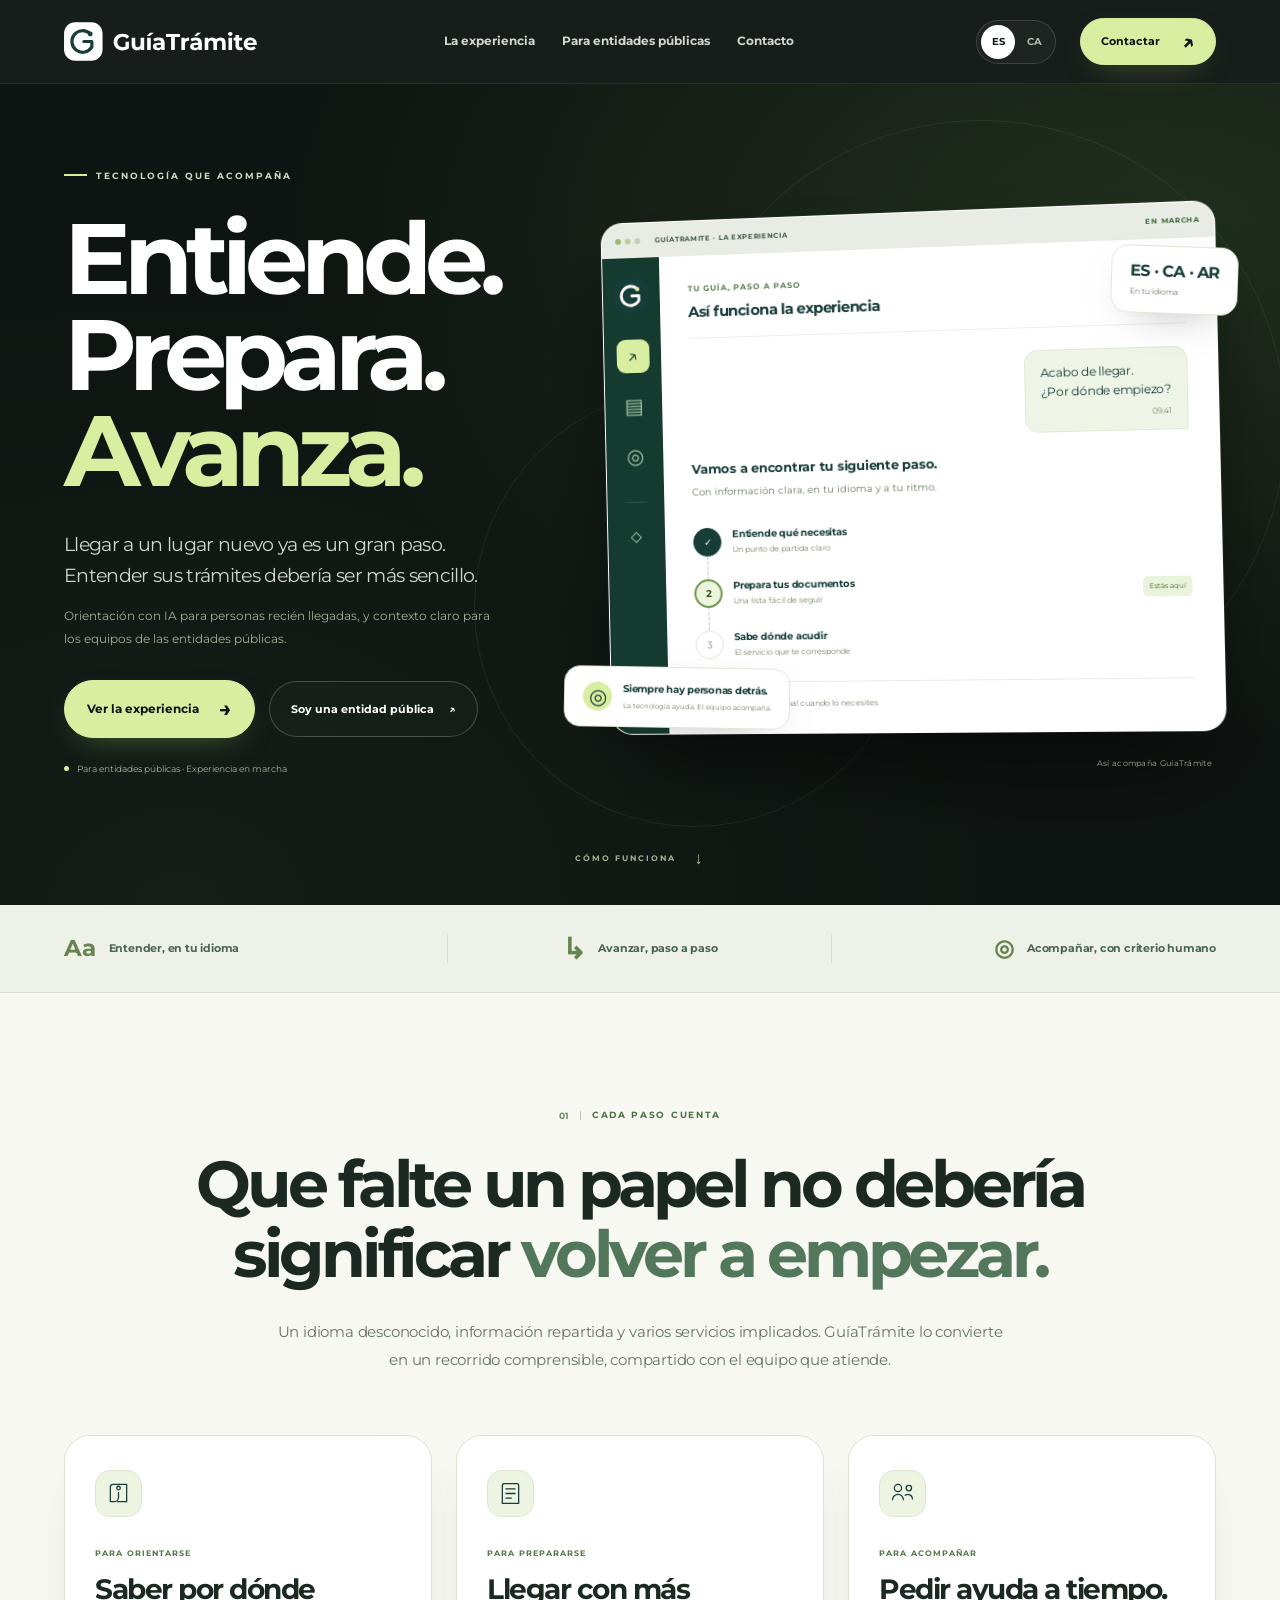
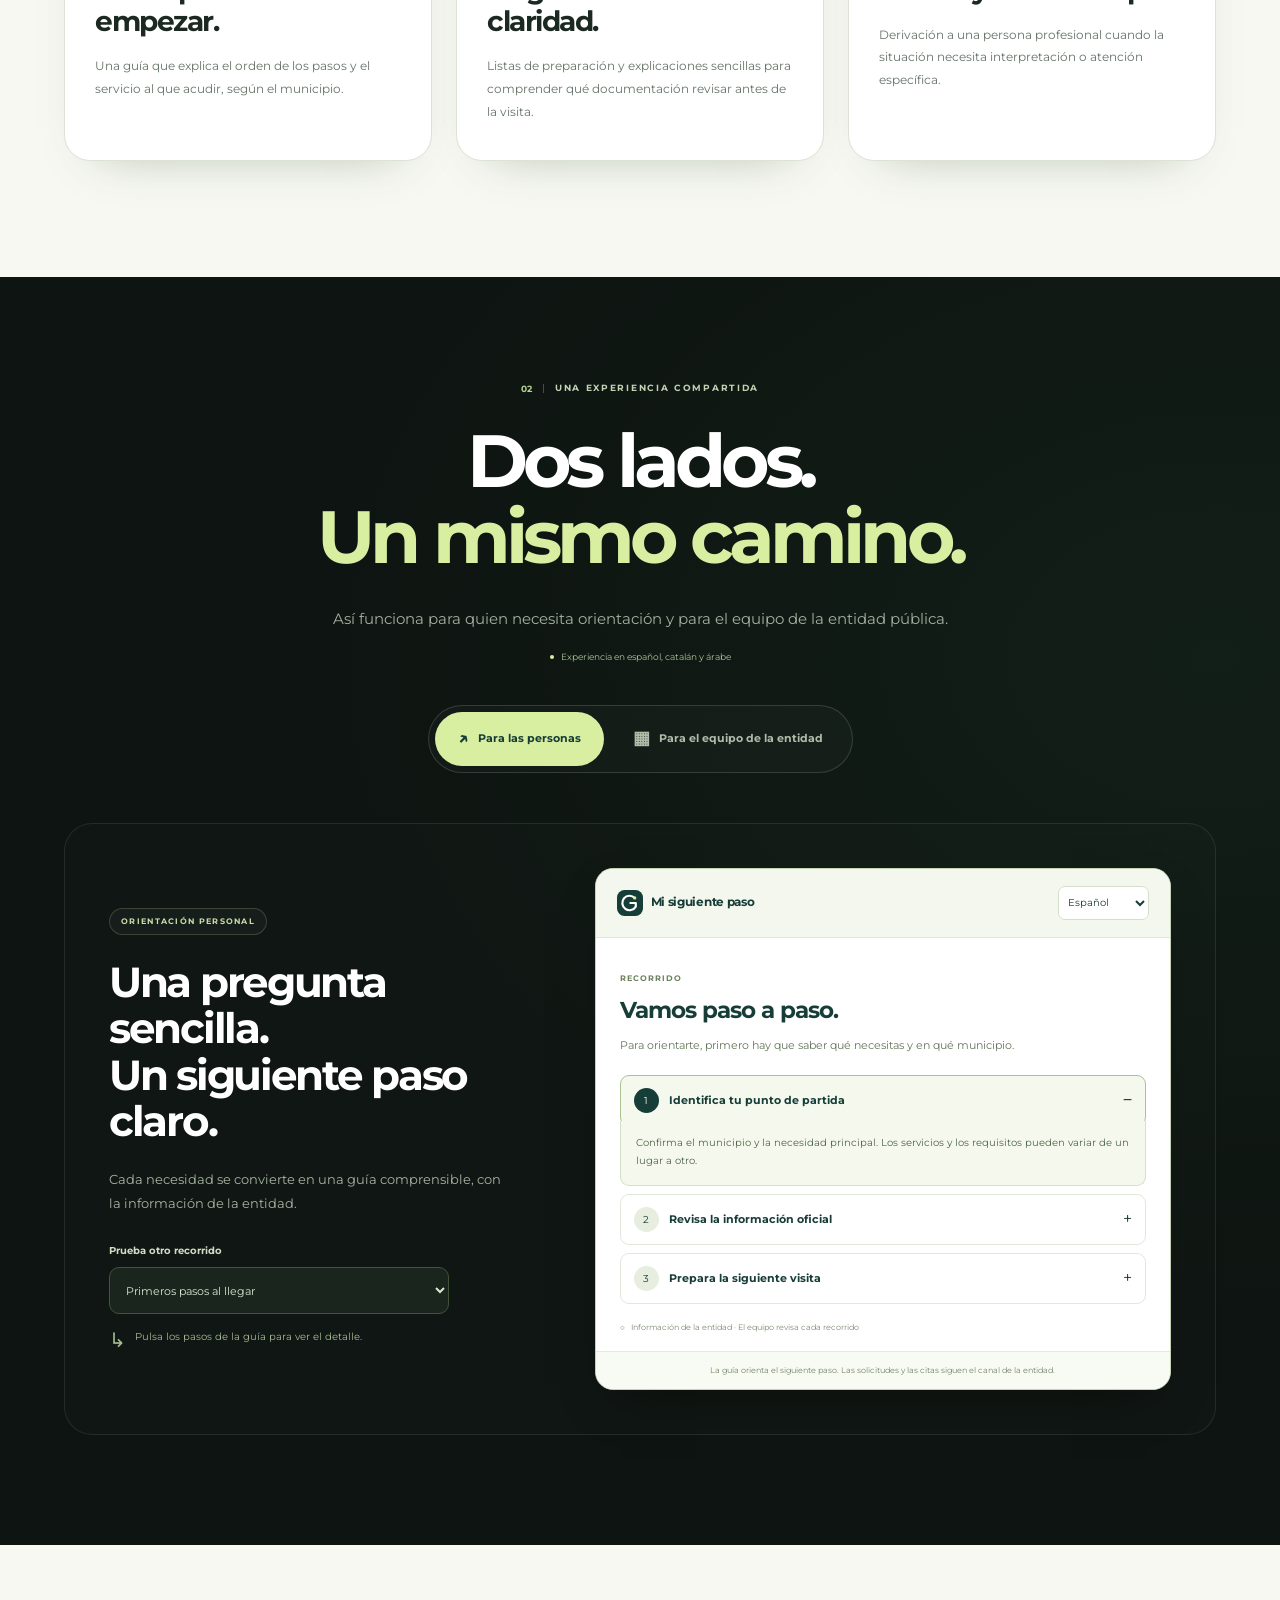
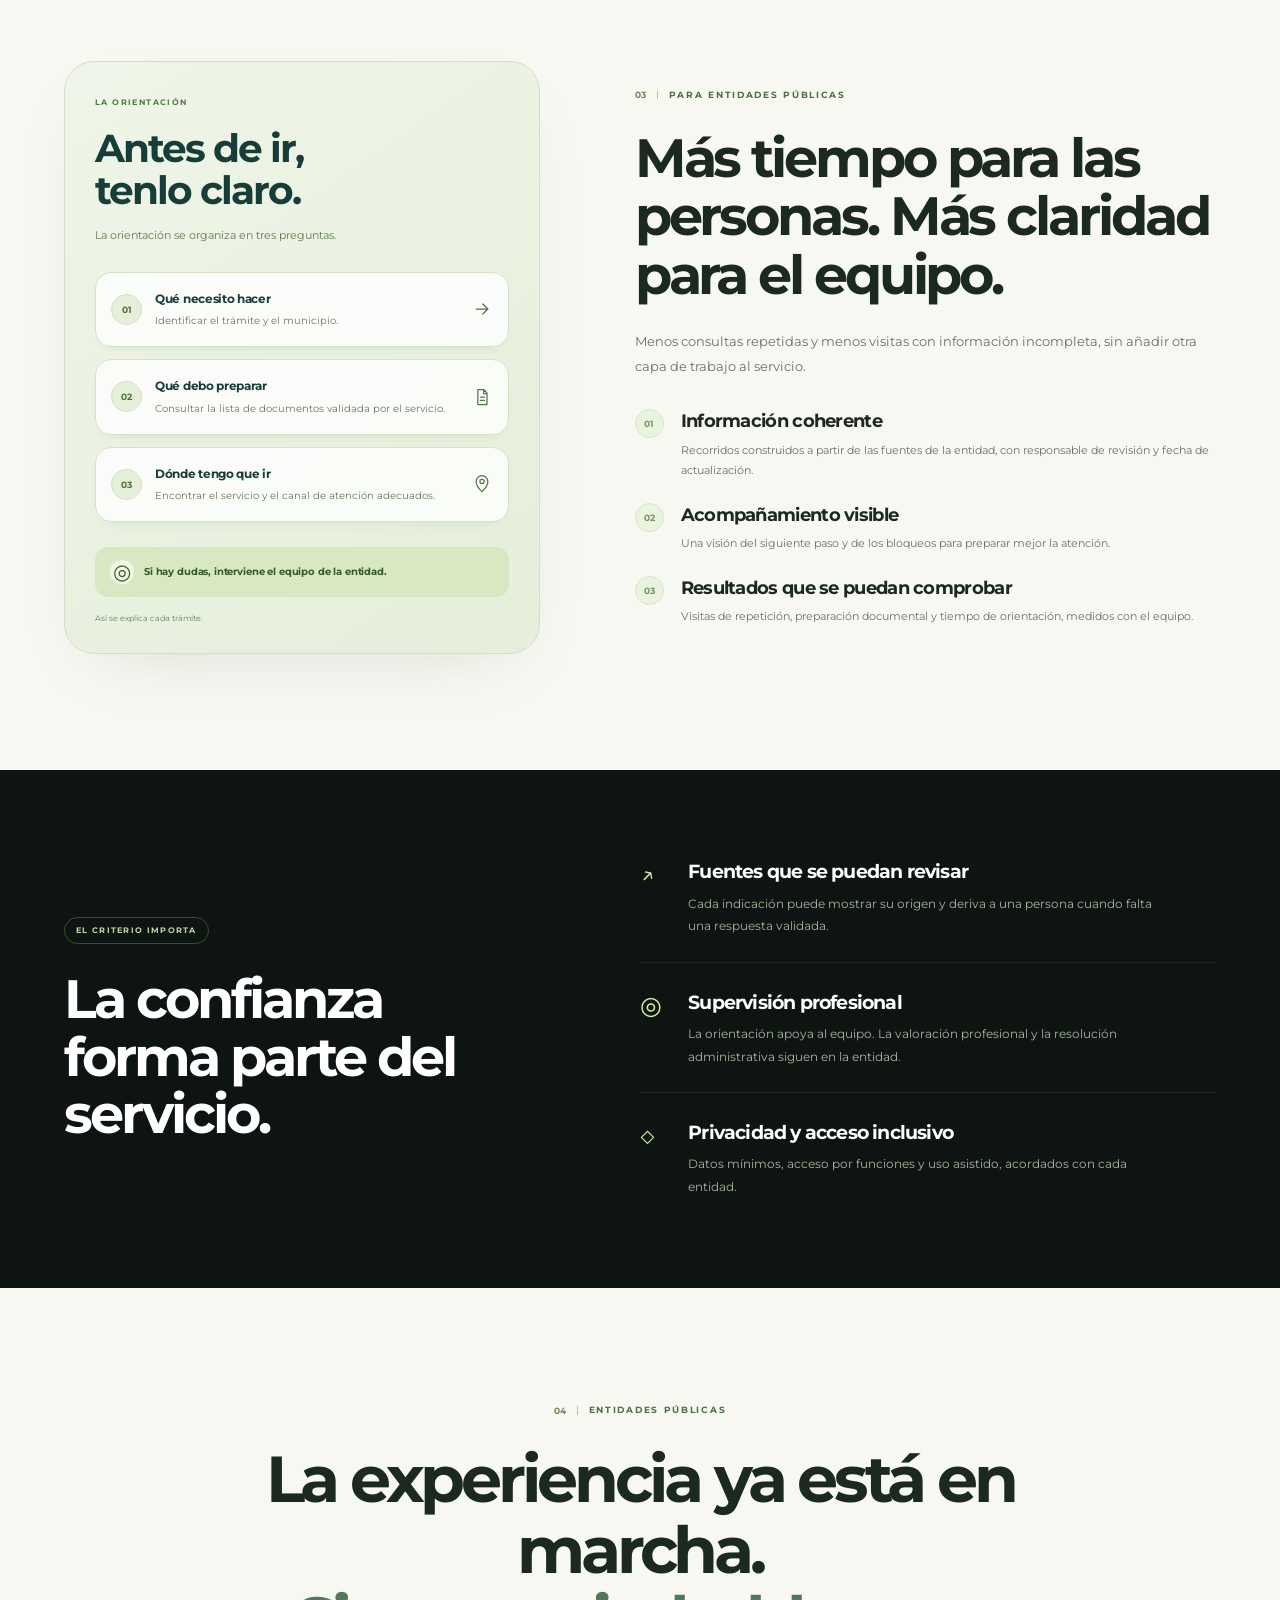
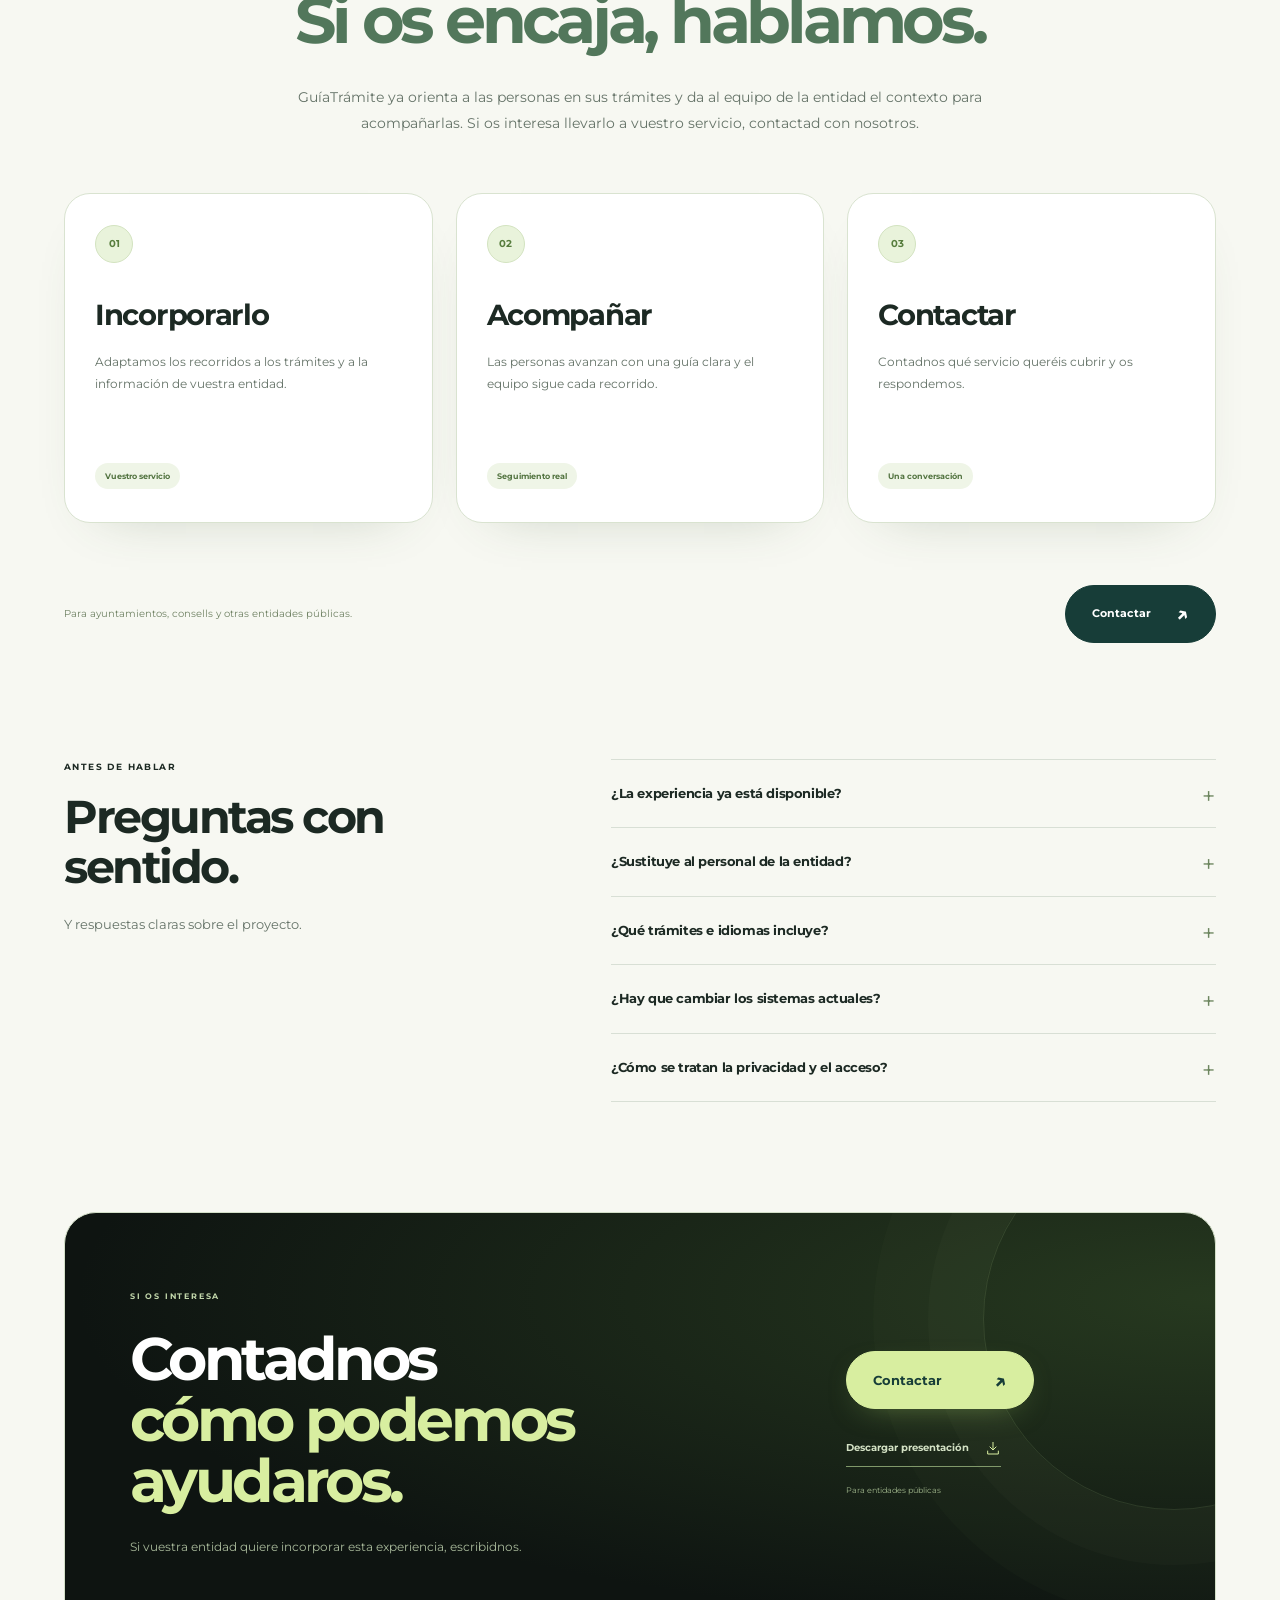
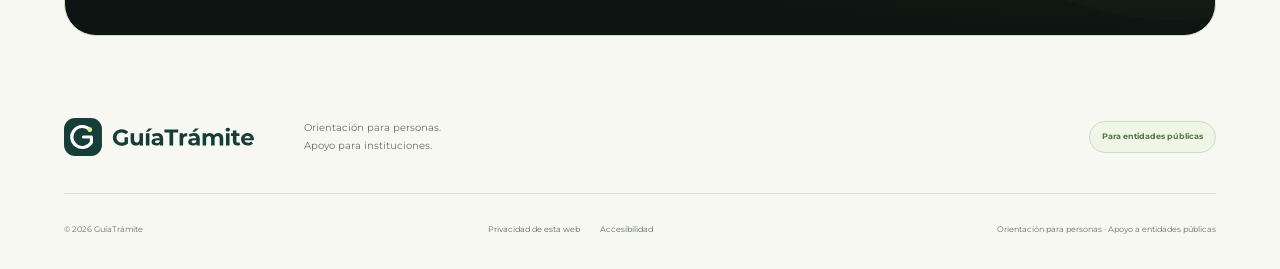
==== commit 26c29fed: "Presenta GuíaTrámite como un servicio en marcha para entidades públicas." ====
--- a/web/index.html
+++ b/web/index.html
@@ -4,7 +4,7 @@
   <meta charset="utf-8"><meta name="viewport" content="width=device-width,initial-scale=1">
   <meta name="theme-color" content="#0e1411">
   <title>GuíaTrámite · Cada paso, más claro</title>
-  <meta name="description" content="Un proyecto de inteligencia artificial para orientar a las personas recién llegadas y ayudar a los equipos municipales a acompañarlas mejor. Descubre la propuesta de piloto.">
+  <meta name="description" content="GuíaTrámite orienta a las personas recién llegadas y da a las entidades públicas el contexto para acompañarlas. Si os interesa, contactad con nosotros.">
   <meta property="og:title" content="GuíaTrámite · Cada paso, más claro"><meta property="og:description" content="Orientación para personas. Apoyo para instituciones."><meta property="og:type" content="website"><meta property="og:image" content="/assets/social.png"><meta property="og:locale" content="es_ES"><meta name="twitter:card" content="summary_large_image">
   <link rel="icon" href="assets/favicon.svg" type="image/svg+xml"><link rel="apple-touch-icon" href="assets/apple-touch-icon.png">
   <link rel="preload" href="assets/montserrat-regular.woff" as="font" type="font/woff" crossorigin><link rel="preload" href="assets/montserrat-bold.woff" as="font" type="font/woff" crossorigin>
@@ -14,23 +14,23 @@
 <a class="skip" href="#contenido" data-i18n="skip">Saltar al contenido</a>
 <header class="header"><div class="nav wrap">
   <a href="#inicio" class="brand" aria-label="GuíaTrámite inicio"><img src="assets/logo-white.svg" alt="GuíaTrámite" width="230" height="54"></a>
-  <nav class="desktop-nav" aria-label="Principal"><a href="#solucion" data-i18n="nav.solution">La propuesta</a><a href="#instituciones" data-i18n="nav.town">Para ayuntamientos</a><a href="#piloto" data-i18n="nav.pilot">El piloto</a></nav>
-  <div class="nav-actions"><div class="locale" role="group" aria-label="Idioma"><button data-lang="es" aria-pressed="true">ES</button><span>/</span><button data-lang="ca" aria-pressed="false">CA</button></div><a class="btn small nav-cta" href="#demo"><span data-i18n="nav.demo">Ver demo</span><span aria-hidden="true">↗</span></a><button class="menu-toggle" aria-expanded="false" aria-controls="mobile-nav" aria-label="Abrir menú"><svg viewBox="0 0 24 24" aria-hidden="true"><path d="M4 7h16M4 12h16M4 17h16"/></svg></button></div>
-</div><nav id="mobile-nav" class="mobile-nav" aria-label="Menú móvil" hidden><a href="#solucion" data-i18n="nav.solution">La propuesta</a><a href="#instituciones" data-i18n="nav.town">Para ayuntamientos</a><a href="#piloto" data-i18n="nav.pilot">El piloto</a><a href="#demo" data-i18n="nav.demo">Ver demo</a></nav></header>
+  <nav class="desktop-nav" aria-label="Principal"><a href="#solucion" data-i18n="nav.solution">La experiencia</a><a href="#instituciones" data-i18n="nav.town">Para entidades públicas</a><a href="#contacto" data-i18n="nav.pilot">Contacto</a></nav>
+  <div class="nav-actions"><div class="locale" role="group" aria-label="Idioma"><button data-lang="es" aria-pressed="true">ES</button><span>/</span><button data-lang="ca" aria-pressed="false">CA</button></div><a class="btn small nav-cta" href="#contacto"><span data-i18n="nav.demo">Contactar</span><span aria-hidden="true">↗</span></a><button class="menu-toggle" aria-expanded="false" aria-controls="mobile-nav" aria-label="Abrir menú"><svg viewBox="0 0 24 24" aria-hidden="true"><path d="M4 7h16M4 12h16M4 17h16"/></svg></button></div>
+</div><nav id="mobile-nav" class="mobile-nav" aria-label="Menú móvil" hidden><a href="#solucion" data-i18n="nav.solution">La experiencia</a><a href="#instituciones" data-i18n="nav.town">Para entidades públicas</a><a href="#contacto" data-i18n="nav.pilot">Contacto</a><a href="#contacto" data-i18n="nav.demo">Contactar</a></nav></header>
 <main id="contenido">
 <section class="hero-stage" id="inicio"><div class="hero wrap">
   <div class="hero-copy"><div class="eyebrow"><span class="status-dot"></span><span data-i18n="hero.eyebrow">TECNOLOGÍA QUE ACOMPAÑA</span></div>
     <h1 data-i18n-html="hero.title">Entiende.<br>Prepara.<br><span class="highlight">Avanza.</span></h1>
     <p class="hero-description" data-i18n="hero.description">Llegar a un lugar nuevo ya es un gran paso. Entender sus trámites debería ser más sencillo.</p>
-    <p class="hero-detail" data-i18n="hero.detail">Una propuesta de IA para orientar a las personas recién llegadas y ayudar a los equipos municipales a acompañarlas mejor.</p>
-    <div class="hero-actions"><a class="btn" href="#demo"><span data-i18n="hero.cta">Explorar la experiencia</span><span aria-hidden="true">→</span></a><a class="text-link" href="#instituciones"><span data-i18n="hero.secondary">Soy un ayuntamiento</span><span aria-hidden="true">↗</span></a></div>
-    <div class="project-status"><span class="tiny-outline"></span><span data-i18n="hero.status">Proyecto en desarrollo · Abierto a un primer piloto municipal</span></div>
+    <p class="hero-detail" data-i18n="hero.detail">Orientación con IA para personas recién llegadas, y contexto claro para los equipos de las entidades públicas.</p>
+    <div class="hero-actions"><a class="btn" href="#demo"><span data-i18n="hero.cta">Ver la experiencia</span><span aria-hidden="true">→</span></a><a class="text-link" href="#contacto"><span data-i18n="hero.secondary">Soy una entidad pública</span><span aria-hidden="true">↗</span></a></div>
+    <div class="project-status"><span class="tiny-outline"></span><span data-i18n="hero.status">Para entidades públicas · Experiencia en marcha</span></div>
   </div>
   <div class="hero-visual" aria-label="Ejemplo de recorrido guiado">
     <div class="orbit orbit-one" aria-hidden="true"></div><div class="orbit orbit-two" aria-hidden="true"></div>
-    <div class="product-frame"><div class="product-toolbar"><div class="window-dots" aria-hidden="true"><span></span><span></span><span></span></div><span data-i18n="visual.toolbar">GUÍATRAMITE · EXPERIENCIA PROPUESTA</span><span class="toolbar-example" data-i18n="visual.sample">DEMO</span></div>
+    <div class="product-frame"><div class="product-toolbar"><div class="window-dots" aria-hidden="true"><span></span><span></span><span></span></div><span data-i18n="visual.toolbar">GUÍATRAMITE · LA EXPERIENCIA</span><span class="toolbar-example" data-i18n="visual.sample">EN MARCHA</span></div>
     <div class="product-body"><aside class="product-rail" aria-hidden="true"><img src="assets/favicon.svg" alt="" width="38" height="38"><span class="rail-item current">↗</span><span class="rail-item">▤</span><span class="rail-item">◎</span><span class="rail-separator"></span><span class="rail-item">◇</span></aside>
-    <div class="journey-card"><div class="journey-heading"><div><span class="screen-kicker" data-i18n="visual.assistant">Tu guía, paso a paso</span><strong data-i18n="visual.label">Así imaginamos la experiencia</strong></div><span class="card-status" aria-hidden="true"></span></div>
+    <div class="journey-card"><div class="journey-heading"><div><span class="screen-kicker" data-i18n="visual.assistant">Tu guía, paso a paso</span><strong data-i18n="visual.label">Así funciona la experiencia</strong></div><span class="card-status" aria-hidden="true"></span></div>
       <div class="user-message"><span data-i18n-html="visual.question">Acabo de llegar.<br>¿Por dónde empiezo?</span><span class="bubble-time">09:41</span></div>
       <div class="guide-message"><strong data-i18n="visual.answer">Vamos a encontrar tu siguiente paso.</strong><p data-i18n="visual.answerdetail">Con información clara, en tu idioma y a tu ritmo.</p></div>
       <div class="journey-route"><div class="route-item"><span class="step-mark completed">✓</span><div><strong data-i18n="visual.step1">Entiende qué necesitas</strong><small data-i18n="visual.step1sub">Un punto de partida claro</small></div></div><div class="route-item"><span class="step-mark active">2</span><div><strong data-i18n="visual.step2">Prepara tus documentos</strong><small data-i18n="visual.step2sub">Una lista fácil de seguir</small></div><span class="here" data-i18n="visual.here">Estás aquí</span></div><div class="route-item"><span class="step-mark">3</span><div><strong data-i18n="visual.step3">Sabe dónde acudir</strong><small data-i18n="visual.step3sub">El servicio que te corresponde</small></div></div></div>
@@ -38,44 +38,44 @@
     </div></div></div>
     <div class="language-float"><strong>ES · CA · AR</strong><span data-i18n="visual.languages">En tu idioma</span></div>
     <div class="human-float"><span class="human-icon" aria-hidden="true">◎</span><div><strong data-i18n="visual.human">Siempre hay personas detrás.</strong><span data-i18n="visual.humansub">La tecnología ayuda. El equipo acompaña.</span></div></div>
-    <span class="visual-caption" data-i18n="visual.caption">Representación del producto propuesto</span>
+    <span class="visual-caption" data-i18n="visual.caption">Así acompaña GuíaTrámite</span>
   </div>
-</div><a class="hero-discover" href="#solucion"><span data-i18n="hero.discover">DESCUBRE LA PROPUESTA</span><span aria-hidden="true">↓</span></a></section>
+</div><a class="hero-discover" href="#solucion"><span data-i18n="hero.discover">CÓMO FUNCIONA</span><span aria-hidden="true">↓</span></a></section>
 <div class="promise-strip"><div class="wrap promise-grid"><div><span class="promise-icon" aria-hidden="true">Aa</span><span data-i18n="strip.1">Entender, en tu idioma</span></div><div><span class="promise-icon route-small" aria-hidden="true">↳</span><span data-i18n="strip.2">Avanzar, paso a paso</span></div><div><span class="promise-icon" aria-hidden="true">◎</span><span data-i18n="strip.3">Acompañar, con criterio humano</span></div></div></div>
 <section class="section wrap problem" id="solucion">
   <div class="section-kicker"><span class="section-number">01</span><span data-i18n="problem.kicker">CADA PASO CUENTA</span></div>
-  <div class="problem-intro"><h2 data-i18n-html="problem.title">Que falte un papel no debería significar <span class="muted">volver a empezar.</span></h2><p data-i18n="problem.description">Un idioma desconocido, información repartida y varios servicios implicados. Queremos transformar esa incertidumbre en un recorrido comprensible, compartido con el equipo que atiende.</p></div>
+  <div class="problem-intro"><h2 data-i18n-html="problem.title">Que falte un papel no debería significar <span class="muted">volver a empezar.</span></h2><p data-i18n="problem.description">Un idioma desconocido, información repartida y varios servicios implicados. GuíaTrámite lo convierte en un recorrido comprensible, compartido con el equipo que atiende.</p></div>
   <div class="benefits"><article><span class="benefit-icon" aria-hidden="true"><svg viewBox="0 0 32 32"><path d="M7 25V9a3 3 0 0 1 3-3h15v19H15M7 25h4a5 5 0 0 0 5-5v-5"/><circle cx="16" cy="10" r="2"/></svg></span><span class="micro" data-i18n="problem.b1label">PARA ORIENTARSE</span><h3 data-i18n="problem.b1title">Saber por dónde empezar.</h3><p data-i18n="problem.b1body">Una guía que explica el orden de los pasos y el servicio al que acudir, según el municipio.</p></article><article><span class="benefit-icon" aria-hidden="true"><svg viewBox="0 0 32 32"><path d="M10 5h13a2 2 0 0 1 2 2v20H7V7a2 2 0 0 1 2-2Z M11 11h10M11 16h10M11 21h6"/></svg></span><span class="micro" data-i18n="problem.b2label">PARA PREPARARSE</span><h3 data-i18n="problem.b2title">Llegar con más claridad.</h3><p data-i18n="problem.b2body">Listas de preparación y explicaciones sencillas para comprender qué documentación revisar antes de la visita.</p></article><article><span class="benefit-icon" aria-hidden="true"><svg viewBox="0 0 32 32"><path d="M5 23a6 6 0 0 1 12 0M19 18a5 5 0 0 1 8 4"/><circle cx="11" cy="10" r="4"/><circle cx="23" cy="10" r="3"/></svg></span><span class="micro" data-i18n="problem.b3label">PARA ACOMPAÑAR</span><h3 data-i18n="problem.b3title">Pedir ayuda a tiempo.</h3><p data-i18n="problem.b3body">Derivación a una persona profesional cuando la situación necesita interpretación o atención específica.</p></article></div>
 </section>
 <section class="demo-section" id="demo"><div class="wrap">
-  <div class="demo-top"><div><div class="section-kicker"><span class="section-number">02</span><span data-i18n="demo.kicker">UNA EXPERIENCIA COMPARTIDA</span></div><h2 data-i18n-html="demo.title">Dos lados.<br><span class="accent">Un mismo camino.</span></h2></div><div class="demo-intro"><p data-i18n="demo.description">Explora cómo podría funcionar para quien necesita orientación y para quien la ofrece.</p><span class="demo-notice"><span></span><span data-i18n="demo.notice">Demo interactiva · Contenido ficticio · Sin IA conectada</span></span></div></div>
-  <div class="demo-tabs" role="tablist" aria-label="Vista de la demostración"><button id="tab-person" role="tab" aria-controls="panel-person" aria-selected="true" data-view="person"><span class="tab-symbol" aria-hidden="true">↗</span><span data-i18n="demo.person">Para las personas</span></button><button id="tab-team" role="tab" aria-controls="panel-team" aria-selected="false" tabindex="-1" data-view="team"><span class="tab-symbol" aria-hidden="true">▦</span><span data-i18n="demo.team">Para el equipo municipal</span></button></div>
+  <div class="demo-top"><div><div class="section-kicker"><span class="section-number">02</span><span data-i18n="demo.kicker">UNA EXPERIENCIA COMPARTIDA</span></div><h2 data-i18n-html="demo.title">Dos lados.<br><span class="accent">Un mismo camino.</span></h2></div><div class="demo-intro"><p data-i18n="demo.description">Así funciona para quien necesita orientación y para el equipo de la entidad pública.</p><span class="demo-notice"><span></span><span data-i18n="demo.notice">Experiencia en español, catalán y árabe</span></span></div></div>
+  <div class="demo-tabs" role="tablist" aria-label="Vista de la demostración"><button id="tab-person" role="tab" aria-controls="panel-person" aria-selected="true" data-view="person"><span class="tab-symbol" aria-hidden="true">↗</span><span data-i18n="demo.person">Para las personas</span></button><button id="tab-team" role="tab" aria-controls="panel-team" aria-selected="false" tabindex="-1" data-view="team"><span class="tab-symbol" aria-hidden="true">▦</span><span data-i18n="demo.team">Para el equipo de la entidad</span></button></div>
   <div id="panel-person" role="tabpanel" aria-labelledby="tab-person" class="demo-panel">
-    <div class="demo-copy"><span class="pill light" data-i18n="demo.personpill">ORIENTACIÓN PERSONAL</span><h3 data-i18n-html="demo.persontitle">Una pregunta sencilla.<br>Un siguiente paso claro.</h3><p data-i18n="demo.personbody">La propuesta convierte una necesidad en una guía comprensible. El contenido de cada recorrido se adaptaría a la información validada por el municipio.</p><div class="scenario"><label for="scenario" data-i18n="demo.scenario">Prueba otro recorrido</label><select id="scenario"><option value="arrival" data-i18n="scenario.arrival">Primeros pasos al llegar</option><option value="appointment" data-i18n="scenario.appointment">Preparar una visita municipal</option><option value="help" data-i18n="scenario.help">Encontrar apoyo profesional</option></select></div><div class="inline-note"><span aria-hidden="true">↳</span><p data-i18n="demo.try">Pulsa los pasos de la guía para ver el detalle.</p></div></div>
-    <div class="demo-app"><div class="app-bar"><div><img src="assets/favicon.svg" alt="" width="26" height="26"><strong data-i18n="app.title">Mi siguiente paso</strong></div><select id="demo-language" aria-label="Idioma del ejemplo"><option value="es">Español</option><option value="ca">Català</option><option value="ar">العربية</option></select></div><div id="guide-content" aria-live="polite"></div><div class="app-foot" data-i18n="app.foot">Ejemplo orientativo. No presenta solicitudes ni reserva citas.</div></div>
+    <div class="demo-copy"><span class="pill light" data-i18n="demo.personpill">ORIENTACIÓN PERSONAL</span><h3 data-i18n-html="demo.persontitle">Una pregunta sencilla.<br>Un siguiente paso claro.</h3><p data-i18n="demo.personbody">Cada necesidad se convierte en una guía comprensible, con la información de la entidad.</p><div class="scenario"><label for="scenario" data-i18n="demo.scenario">Prueba otro recorrido</label><select id="scenario"><option value="arrival" data-i18n="scenario.arrival">Primeros pasos al llegar</option><option value="appointment" data-i18n="scenario.appointment">Preparar una visita</option><option value="help" data-i18n="scenario.help">Encontrar apoyo profesional</option></select></div><div class="inline-note"><span aria-hidden="true">↳</span><p data-i18n="demo.try">Pulsa los pasos de la guía para ver el detalle.</p></div></div>
+    <div class="demo-app"><div class="app-bar"><div><img src="assets/favicon.svg" alt="" width="26" height="26"><strong data-i18n="app.title">Mi siguiente paso</strong></div><select id="demo-language" aria-label="Idioma del ejemplo"><option value="es">Español</option><option value="ca">Català</option><option value="ar">العربية</option></select></div><div id="guide-content" aria-live="polite"></div><div class="app-foot" data-i18n="app.foot">La guía orienta el siguiente paso. Las solicitudes y las citas siguen el canal de la entidad.</div></div>
   </div>
   <div id="panel-team" role="tabpanel" aria-labelledby="tab-team" class="demo-panel" hidden>
-    <div class="demo-copy"><span class="pill light" data-i18n="demo.teampill">APOYO AL EQUIPO</span><h3 data-i18n-html="demo.teamtitle">Más contexto para<br>acompañar mejor.</h3><p data-i18n="demo.teambody">Una vista propuesta para saber en qué punto está cada recorrido, qué información queda por revisar y cuándo hace falta atención profesional.</p><ul class="plain-checks"><li data-i18n="demo.team1">Seguimiento de pasos y tareas</li><li data-i18n="demo.team2">Información revisable por el equipo</li><li data-i18n="demo.team3">Accesos según la función profesional</li></ul><p class="small-note" data-i18n="demo.teamnote">Las funciones de seguimiento y acceso forman parte del alcance a validar en el piloto.</p></div>
-    <div class="team-app"><div class="team-top"><div><span class="team-dot"></span><strong data-i18n="team.title">Espacio del equipo</strong></div><span data-i18n="team.sample">DATOS DE MUESTRA</span></div><div class="team-label"><h4 data-i18n="team.routes">Recorridos de acompañamiento</h4><button id="queue-filter" type="button" aria-pressed="false" data-i18n="team.filter">Solo pendientes</button></div><div class="queue" id="queue"></div><div class="case-detail" id="case-detail" aria-live="polite"></div><div class="team-bottom"><span aria-hidden="true">◇</span><span data-i18n="team.foot">El profesional revisa. La decisión sigue siendo humana.</span></div></div>
+    <div class="demo-copy"><span class="pill light" data-i18n="demo.teampill">APOYO AL EQUIPO</span><h3 data-i18n-html="demo.teamtitle">Más contexto para<br>acompañar mejor.</h3><p data-i18n="demo.teambody">El equipo ve en qué punto está cada recorrido, qué información queda por revisar y cuándo hace falta atención profesional.</p><ul class="plain-checks"><li data-i18n="demo.team1">Seguimiento de pasos y tareas</li><li data-i18n="demo.team2">Información revisable por el equipo</li><li data-i18n="demo.team3">Accesos según la función profesional</li></ul><p class="small-note" data-i18n="demo.teamnote">El seguimiento y los accesos forman parte del trabajo del equipo.</p></div>
+    <div class="team-app"><div class="team-top"><div><span class="team-dot"></span><strong data-i18n="team.title">Espacio del equipo</strong></div><span data-i18n="team.sample">SEGUIMIENTO</span></div><div class="team-label"><h4 data-i18n="team.routes">Recorridos de acompañamiento</h4><button id="queue-filter" type="button" aria-pressed="false" data-i18n="team.filter">Solo pendientes</button></div><div class="queue" id="queue"></div><div class="case-detail" id="case-detail" aria-live="polite"></div><div class="team-bottom"><span aria-hidden="true">◇</span><span data-i18n="team.foot">El profesional revisa. La decisión sigue siendo humana.</span></div></div>
   </div>
 </div></section>
 <section class="section wrap institutions" id="instituciones"><div class="institution-art visit-flow">
-  <div class="visit-flow-heading"><span class="art-label" data-i18n="flow.label">EJEMPLO DE ORIENTACIÓN</span><h3 data-i18n-html="flow.title">Antes de ir,<br>tenlo claro.</h3><p data-i18n="flow.intro">La propuesta organiza la información en tres preguntas.</p></div>
+  <div class="visit-flow-heading"><span class="art-label" data-i18n="flow.label">LA ORIENTACIÓN</span><h3 data-i18n-html="flow.title">Antes de ir,<br>tenlo claro.</h3><p data-i18n="flow.intro">La orientación se organiza en tres preguntas.</p></div>
   <ol class="visit-flow-steps">
     <li><span class="flow-number" aria-hidden="true">01</span><div><strong data-i18n="flow.step1">Qué necesito hacer</strong><p data-i18n="flow.detail1">Identificar el trámite y el municipio.</p></div><svg viewBox="0 0 24 24" aria-hidden="true"><path d="M5 12h14m-6-6 6 6-6 6"/></svg></li>
     <li><span class="flow-number" aria-hidden="true">02</span><div><strong data-i18n="flow.step2">Qué debo preparar</strong><p data-i18n="flow.detail2">Consultar la lista de documentos validada por el servicio.</p></div><svg viewBox="0 0 24 24" aria-hidden="true"><path d="M7 3h7l4 4v14H7Z M14 3v5h4 M10 12h5 M10 16h5"/></svg></li>
     <li><span class="flow-number" aria-hidden="true">03</span><div><strong data-i18n="flow.step3">Dónde tengo que ir</strong><p data-i18n="flow.detail3">Encontrar el servicio y el canal de atención adecuados.</p></div><svg viewBox="0 0 24 24" aria-hidden="true"><path d="M12 21s7-6 7-12a7 7 0 1 0-14 0c0 6 7 12 7 12Z"/><circle cx="12" cy="9" r="2.5"/></svg></li>
   </ol>
-  <div class="flow-human"><span aria-hidden="true">◎</span><p data-i18n="flow.support">Si hay dudas, interviene el equipo municipal.</p></div>
-  <span class="flow-caption" data-i18n="flow.caption">Recorrido ilustrativo · La información real se valida con cada municipio.</span>
-</div><div class="institution-copy"><div class="section-kicker"><span class="section-number">03</span><span data-i18n="town.kicker">PARA AYUNTAMIENTOS Y ENTIDADES</span></div><h2 data-i18n="town.title">Más tiempo para las personas. Más claridad para el equipo.</h2><p class="section-description" data-i18n="town.description">Queremos ayudar a reducir las consultas repetitivas y las visitas con información incompleta, sin añadir otra capa de trabajo al servicio.</p><div class="town-points"><div><span>01</span><div><h3 data-i18n="town.point1">Información coherente</h3><p data-i18n="town.body1">Recorridos construidos a partir de fuentes municipales, con responsable de revisión y fecha de actualización.</p></div></div><div><span>02</span><div><h3 data-i18n="town.point2">Acompañamiento visible</h3><p data-i18n="town.body2">Una visión del siguiente paso y de los bloqueos para preparar mejor la atención.</p></div></div><div><span>03</span><div><h3 data-i18n="town.point3">Resultados que se puedan comprobar</h3><p data-i18n="town.body3">Medir visitas de repetición, preparación documental y tiempo de orientación antes y durante el piloto.</p></div></div></div></div></section>
-<section class="trust-section"><div class="wrap trust-inner"><div class="trust-heading"><span class="pill outline" data-i18n="trust.kicker">EL CRITERIO IMPORTA</span><h2 data-i18n="trust.title">La confianza se diseña desde el principio.</h2></div><div class="trust-points"><article><span aria-hidden="true">↗</span><div><h3 data-i18n="trust.t1">Fuentes que se puedan revisar</h3><p data-i18n="trust.b1">El diseño prevé indicar el origen de la información y derivar cuando falte una respuesta validada.</p></div></article><article><span aria-hidden="true">◎</span><div><h3 data-i18n="trust.t2">Supervisión profesional</h3><p data-i18n="trust.b2">La orientación no sustituye la valoración profesional ni la resolución administrativa.</p></div></article><article><span aria-hidden="true">◇</span><div><h3 data-i18n="trust.t3">Privacidad y acceso inclusivo</h3><p data-i18n="trust.b3">Datos mínimos, acceso por funciones y uso asistido: requisitos a concretar y verificar con cada institución.</p></div></article></div></div></section>
-<section class="section wrap pilot" id="piloto"><div class="section-kicker"><span class="section-number">04</span><span data-i18n="pilot.kicker">CONSTRUIR DESDE LA REALIDAD</span></div><div class="pilot-heading"><h2 data-i18n-html="pilot.title">Empezar pequeño.<br><span class="muted">Aprender con vuestro equipo.</span></h2><p data-i18n="pilot.description">Buscamos un municipio con el que definir un primer piloto útil, acotado y evaluable. La primera conversación sirve para escuchar lo que ocurre en vuestro servicio.</p></div><div class="pilot-steps"><article><span class="pilot-num">01</span><h3 data-i18n="pilot.t1">Escuchar</h3><p data-i18n="pilot.b1">Elegir un servicio, identificar las consultas habituales y acordar qué problema merece la pena resolver.</p><span class="step-output" data-i18n="pilot.o1">Un objetivo compartido</span></article><article><span class="pilot-num">02</span><h3 data-i18n="pilot.t2">Preparar</h3><p data-i18n="pilot.b2">Configurar dos o tres recorridos con el equipo, validar las fuentes y probar con situaciones ficticias.</p><span class="step-output" data-i18n="pilot.o2">Un alcance concreto</span></article><article><span class="pilot-num">03</span><h3 data-i18n="pilot.t3">Comprobar</h3><p data-i18n="pilot.b3">Comparar los indicadores acordados y decidir juntos qué mejorar y si tiene sentido ampliar.</p><span class="step-output" data-i18n="pilot.o3">Una decisión con evidencias</span></article></div><div class="pilot-bottom"><p data-i18n="pilot.time">Propuesta orientativa: 6–8 semanas. Calendario, coste y condiciones a acordar con la institución.</p><button class="btn" data-open="brief"><span data-i18n="pilot.cta">Preparar una primera reunión</span><span aria-hidden="true">↗</span></button></div></section>
-<section class="faq-section wrap"><div><span class="micro" data-i18n="faq.kicker">ANTES DE HABLAR</span><h2 data-i18n="faq.title">Preguntas con sentido.</h2><p data-i18n="faq.description">Y respuestas claras sobre el proyecto.</p></div><div class="faq-list"><details><summary data-i18n="faq.q1">¿La plataforma ya está funcionando?</summary><p data-i18n="faq.a1">GuíaTrámite está en desarrollo. Esta web presenta la propuesta y una demostración de la experiencia, con respuestas preparadas y datos ficticios. La funcionalidad real se concretará y verificará con el primer piloto.</p></details><details><summary data-i18n="faq.q2">¿Sustituye al personal municipal?</summary><p data-i18n="faq.a2">El objetivo es apoyar la orientación y la preparación de las visitas. La interpretación de cada caso, la valoración social y las decisiones administrativas seguirían en manos de profesionales y de la administración competente.</p></details><details><summary data-i18n="faq.q3">¿Qué trámites e idiomas incluiría?</summary><p data-i18n="faq.a3">Los primeros recorridos e idiomas se elegirán con el municipio. La web está en español y catalán; la demo incluye también un ejemplo en árabe. Esto no implica que exista un servicio de traducción o asesoramiento ya desplegado.</p></details><details><summary data-i18n="faq.q4">¿Hace falta cambiar los sistemas actuales?</summary><p data-i18n="faq.a4">La propuesta inicial es probar la orientación de forma acotada, sin integraciones complejas. Cualquier conexión con expedientes, citas u otros sistemas requeriría una definición y validación técnica específicas.</p></details><details><summary data-i18n="faq.q5">¿Cómo se abordarán la privacidad y la seguridad?</summary><p data-i18n="faq.a5">Proponemos empezar con información pública y casos ficticios. Antes de tratar datos reales, deberán acordarse los roles, los accesos, los proveedores, la conservación y las garantías necesarias con los responsables de la institución.</p></details></div></section>
-<section class="closing wrap"><div class="closing-inner"><div><span class="micro" data-i18n="closing.kicker">HABLEMOS DE VUESTRO SERVICIO</span><h2 data-i18n-html="closing.title">El siguiente paso<br><span class="accent">lo construimos juntos.</span></h2><p data-i18n="closing.body">Un servicio. Unos pocos recorridos. Un objetivo que podamos medir.</p></div><div class="closing-actions"><button class="btn cream" data-open="brief"><span data-i18n="closing.cta">Preparar la reunión</span><span aria-hidden="true">↗</span></button><a class="download-link" href="downloads/GuiaTramite_Propuesta_Piloto.pdf" download><span data-i18n="closing.download">Descargar propuesta de piloto</span><svg viewBox="0 0 24 24" aria-hidden="true"><path d="M12 3v12m-5-5 5 5 5-5M4 16v5h16v-5"/></svg></a><span class="closing-note" data-i18n="closing.note">Sin registro · Sin datos personales en esta demo</span></div></div></section>
+  <div class="flow-human"><span aria-hidden="true">◎</span><p data-i18n="flow.support">Si hay dudas, interviene el equipo de la entidad.</p></div>
+  <span class="flow-caption" data-i18n="flow.caption">Así se explica cada trámite.</span>
+</div><div class="institution-copy"><div class="section-kicker"><span class="section-number">03</span><span data-i18n="town.kicker">PARA ENTIDADES PÚBLICAS</span></div><h2 data-i18n="town.title">Más tiempo para las personas. Más claridad para el equipo.</h2><p class="section-description" data-i18n="town.description">Menos consultas repetidas y menos visitas con información incompleta, sin añadir otra capa de trabajo al servicio.</p><div class="town-points"><div><span>01</span><div><h3 data-i18n="town.point1">Información coherente</h3><p data-i18n="town.body1">Recorridos construidos a partir de las fuentes de la entidad, con responsable de revisión y fecha de actualización.</p></div></div><div><span>02</span><div><h3 data-i18n="town.point2">Acompañamiento visible</h3><p data-i18n="town.body2">Una visión del siguiente paso y de los bloqueos para preparar mejor la atención.</p></div></div><div><span>03</span><div><h3 data-i18n="town.point3">Resultados que se puedan comprobar</h3><p data-i18n="town.body3">Visitas de repetición, preparación documental y tiempo de orientación, medidos con el equipo.</p></div></div></div></div></section>
+<section class="trust-section"><div class="wrap trust-inner"><div class="trust-heading"><span class="pill outline" data-i18n="trust.kicker">EL CRITERIO IMPORTA</span><h2 data-i18n="trust.title">La confianza forma parte del servicio.</h2></div><div class="trust-points"><article><span aria-hidden="true">↗</span><div><h3 data-i18n="trust.t1">Fuentes que se puedan revisar</h3><p data-i18n="trust.b1">Cada indicación puede mostrar su origen y deriva a una persona cuando falta una respuesta validada.</p></div></article><article><span aria-hidden="true">◎</span><div><h3 data-i18n="trust.t2">Supervisión profesional</h3><p data-i18n="trust.b2">La orientación apoya al equipo. La valoración profesional y la resolución administrativa siguen en la entidad.</p></div></article><article><span aria-hidden="true">◇</span><div><h3 data-i18n="trust.t3">Privacidad y acceso inclusivo</h3><p data-i18n="trust.b3">Datos mínimos, acceso por funciones y uso asistido, acordados con cada entidad.</p></div></article></div></div></section>
+<section class="section wrap pilot" id="contacto"><div class="section-kicker"><span class="section-number">04</span><span data-i18n="pilot.kicker">ENTIDADES PÚBLICAS</span></div><div class="pilot-heading"><h2 data-i18n-html="pilot.title">La experiencia ya está en marcha.<br><span class="muted">Si os encaja, hablamos.</span></h2><p data-i18n="pilot.description">GuíaTrámite ya orienta a las personas en sus trámites y da al equipo de la entidad el contexto para acompañarlas. Si os interesa llevarlo a vuestro servicio, contactad con nosotros.</p></div><div class="pilot-steps"><article><span class="pilot-num">01</span><h3 data-i18n="pilot.t1">Incorporarlo</h3><p data-i18n="pilot.b1">Adaptamos los recorridos a los trámites y a la información de vuestra entidad.</p><span class="step-output" data-i18n="pilot.o1">Vuestro servicio</span></article><article><span class="pilot-num">02</span><h3 data-i18n="pilot.t2">Acompañar</h3><p data-i18n="pilot.b2">Las personas avanzan con una guía clara y el equipo sigue cada recorrido.</p><span class="step-output" data-i18n="pilot.o2">Seguimiento real</span></article><article><span class="pilot-num">03</span><h3 data-i18n="pilot.t3">Contactar</h3><p data-i18n="pilot.b3">Contadnos qué servicio queréis cubrir y os respondemos.</p><span class="step-output" data-i18n="pilot.o3">Una conversación</span></article></div><div class="pilot-bottom"><p data-i18n="pilot.time">Para ayuntamientos, consells y otras entidades públicas.</p><button class="btn" data-open="brief"><span data-i18n="pilot.cta">Contactar</span><span aria-hidden="true">↗</span></button></div></section>
+<section class="faq-section wrap"><div><span class="micro" data-i18n="faq.kicker">ANTES DE HABLAR</span><h2 data-i18n="faq.title">Preguntas con sentido.</h2><p data-i18n="faq.description">Y respuestas claras sobre el proyecto.</p></div><div class="faq-list"><details><summary data-i18n="faq.q1">¿La experiencia ya está disponible?</summary><p data-i18n="faq.a1">Sí. GuíaTrámite ya orienta a las personas paso a paso y da al equipo de la entidad el seguimiento de cada recorrido. Si os interesa incorporarlo, contactad con nosotros.</p></details><details><summary data-i18n="faq.q2">¿Sustituye al personal de la entidad?</summary><p data-i18n="faq.a2">Apoya la orientación y la preparación de las visitas. La interpretación de cada caso, la valoración social y las decisiones administrativas siguen en manos de los profesionales de la entidad.</p></details><details><summary data-i18n="faq.q3">¿Qué trámites e idiomas incluye?</summary><p data-i18n="faq.a3">La experiencia está en español y catalán, y también acompaña en árabe. Los recorridos se adaptan a los trámites de cada entidad pública.</p></details><details><summary data-i18n="faq.q4">¿Hay que cambiar los sistemas actuales?</summary><p data-i18n="faq.a4">No hace falta sustituirlos. GuíaTrámite se incorpora como la capa de orientación para las personas y de seguimiento para el equipo.</p></details><details><summary data-i18n="faq.q5">¿Cómo se tratan la privacidad y el acceso?</summary><p data-i18n="faq.a5">El acceso es por funciones y los datos se limitan a lo necesario para orientar y acompañar, de acuerdo con cada entidad.</p></details></div></section>
+<section class="closing wrap"><div class="closing-inner"><div><span class="micro" data-i18n="closing.kicker">SI OS INTERESA</span><h2 data-i18n-html="closing.title">Contadnos<br><span class="accent">cómo podemos ayudaros.</span></h2><p data-i18n="closing.body">Si vuestra entidad quiere incorporar esta experiencia, escribidnos.</p></div><div class="closing-actions"><button class="btn cream" data-open="brief"><span data-i18n="closing.cta">Contactar</span><span aria-hidden="true">↗</span></button><a class="download-link" href="downloads/GuiaTramite_Propuesta_Piloto.pdf" download><span data-i18n="closing.download">Descargar presentación</span><svg viewBox="0 0 24 24" aria-hidden="true"><path d="M12 3v12m-5-5 5 5 5-5M4 16v5h16v-5"/></svg></a><span class="closing-note" data-i18n="closing.note">Para entidades públicas</span></div></div></section>
 </main>
-<footer class="footer wrap"><div class="footer-main"><a class="brand" href="#inicio"><img src="assets/logo.svg" alt="GuíaTrámite" width="210" height="50"></a><p data-i18n-html="footer.tagline">Orientación para personas.<br>Apoyo para instituciones.</p><span class="footer-status" data-i18n="footer.status">Proyecto en desarrollo</span></div><div class="footer-bottom"><span>© <span id="year">2026</span> GuíaTrámite</span><div><button data-open="privacy" data-i18n="footer.privacy">Privacidad de esta web</button><button data-open="access" data-i18n="footer.access">Accesibilidad</button></div><span data-i18n="footer.note">Presentación de proyecto · Sin afiliación institucional</span></div></footer>
-<dialog id="brief-dialog" aria-labelledby="brief-title"><button class="dialog-close" data-close aria-label="Cerrar">×</button><span class="pill light" data-i18n="brief.kicker">PRIMERA CONVERSACIÓN</span><h2 id="brief-title" data-i18n="brief.title">Demos forma al piloto.</h2><p data-i18n="brief.intro">Prepara una ficha para compartir con vuestro equipo. Se genera en tu dispositivo; no se envía ni se guarda en un servidor.</p><form id="brief-form"><label for="organization" data-i18n="brief.org">Municipio u organización (opcional)</label><input id="organization" name="organization" maxlength="100" autocomplete="organization" placeholder="Tu municipio"><label for="service" data-i18n="brief.service">¿Por dónde os gustaría empezar?</label><select id="service" name="service"><option value="welcome" data-i18n="brief.s1">Primera acogida</option><option value="citizen" data-i18n="brief.s2">Atención ciudadana</option><option value="social" data-i18n="brief.s3">Orientación hacia servicios sociales</option><option value="define" data-i18n="brief.s4">Por definir con el equipo</option></select><label for="priority" data-i18n="brief.priority">¿Qué queréis mejorar primero?</label><select id="priority" name="priority"><option value="documents" data-i18n="brief.p1">Preparación de las visitas</option><option value="language" data-i18n="brief.p2">Comprensión de la información</option><option value="tracking" data-i18n="brief.p3">Seguimiento del acompañamiento</option></select><div class="brief-output"><span data-i18n="brief.output">La ficha incluye una agenda de 30 minutos, el alcance propuesto y los indicadores para acordar.</span></div><button class="btn" type="submit"><span data-i18n="brief.download">Descargar ficha de reunión</span><span aria-hidden="true">↓</span></button><p id="brief-result" role="status"></p></form></dialog>
+<footer class="footer wrap"><div class="footer-main"><a class="brand" href="#inicio"><img src="assets/logo.svg" alt="GuíaTrámite" width="210" height="50"></a><p data-i18n-html="footer.tagline">Orientación para personas.<br>Apoyo para instituciones.</p><span class="footer-status" data-i18n="footer.status">Para entidades públicas</span></div><div class="footer-bottom"><span>© <span id="year">2026</span> GuíaTrámite</span><div><button data-open="privacy" data-i18n="footer.privacy">Privacidad de esta web</button><button data-open="access" data-i18n="footer.access">Accesibilidad</button></div><span data-i18n="footer.note">Orientación para personas · Apoyo a entidades públicas</span></div></footer>
+<dialog id="brief-dialog" aria-labelledby="brief-title"><button class="dialog-close" data-close aria-label="Cerrar">×</button><span class="pill light" data-i18n="brief.kicker">CONTACTO</span><h2 id="brief-title" data-i18n="brief.title">Escribidnos.</h2><p data-i18n="brief.intro">Contadnos qué entidad sois y qué servicio queréis cubrir. Se abre vuestro correo con el mensaje preparado.</p><form id="brief-form"><label for="organization" data-i18n="brief.org">Entidad pública</label><input id="organization" name="organization" maxlength="100" autocomplete="organization" placeholder="Vuestra entidad" required><label for="service" data-i18n="brief.service">¿Qué servicio queréis cubrir?</label><select id="service" name="service"><option value="welcome" data-i18n="brief.s1">Primera acogida</option><option value="citizen" data-i18n="brief.s2">Atención ciudadana</option><option value="social" data-i18n="brief.s3">Servicios sociales</option><option value="define" data-i18n="brief.s4">Otro servicio de la entidad</option></select><label for="priority" data-i18n="brief.priority">¿Qué queréis mejorar?</label><select id="priority" name="priority"><option value="documents" data-i18n="brief.p1">Preparación de las visitas</option><option value="language" data-i18n="brief.p2">Comprensión de la información</option><option value="tracking" data-i18n="brief.p3">Seguimiento del acompañamiento</option></select><div class="brief-output"><span data-i18n="brief.output">Os respondemos para ver cómo encaja en vuestra entidad.</span></div><button class="btn" type="submit"><span data-i18n="brief.download">Enviar mensaje</span><span aria-hidden="true">↗</span></button><p id="brief-result" role="status"></p></form></dialog>
 <dialog id="info-dialog" aria-labelledby="info-title"><button class="dialog-close" data-close aria-label="Cerrar">×</button><h2 id="info-title"></h2><div id="info-content"></div></dialog>
-<noscript><p class="noscript">Puedes consultar toda la propuesta. Activa JavaScript para explorar la demo y preparar la ficha de reunión.</p></noscript>
+<noscript><p class="noscript">GuíaTrámite orienta a las personas y acompaña a las entidades públicas. Para contactar, escribid a victor.sancho.coma@gmail.com.</p></noscript>
 </body></html>
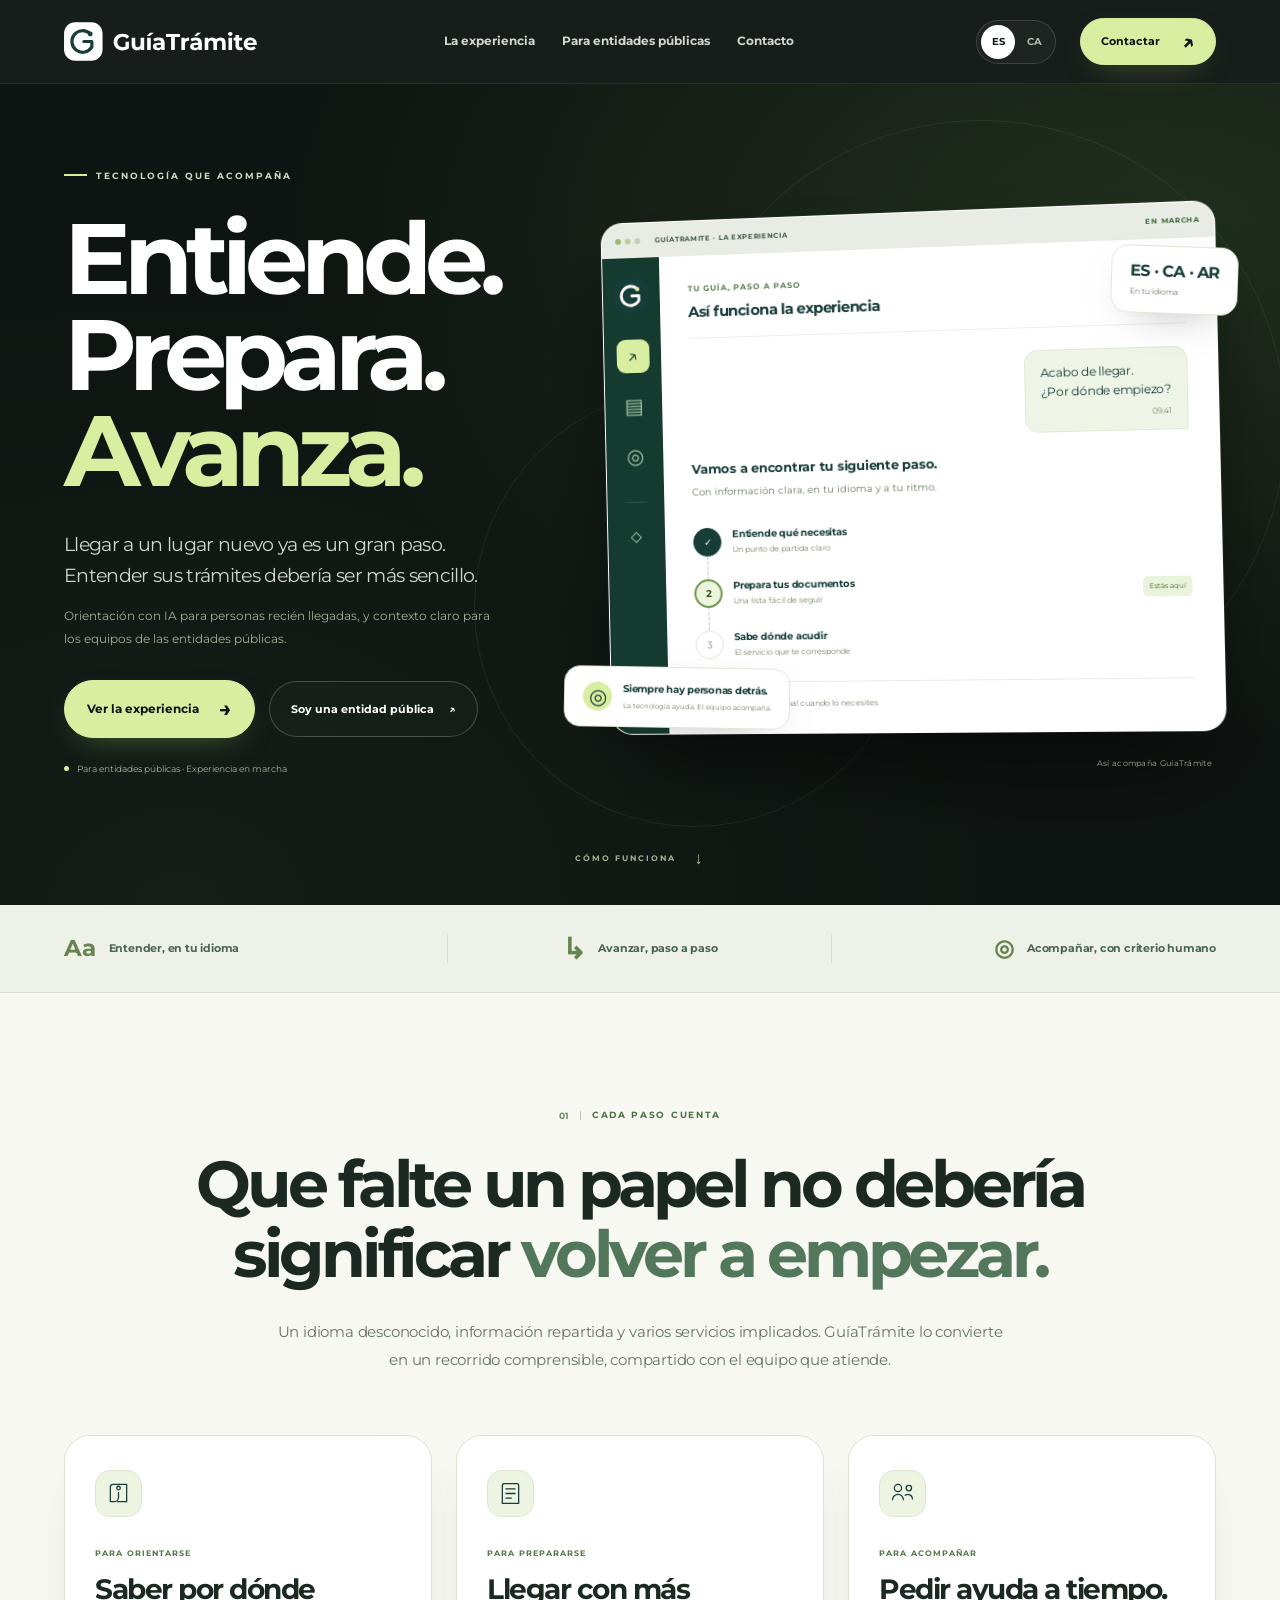
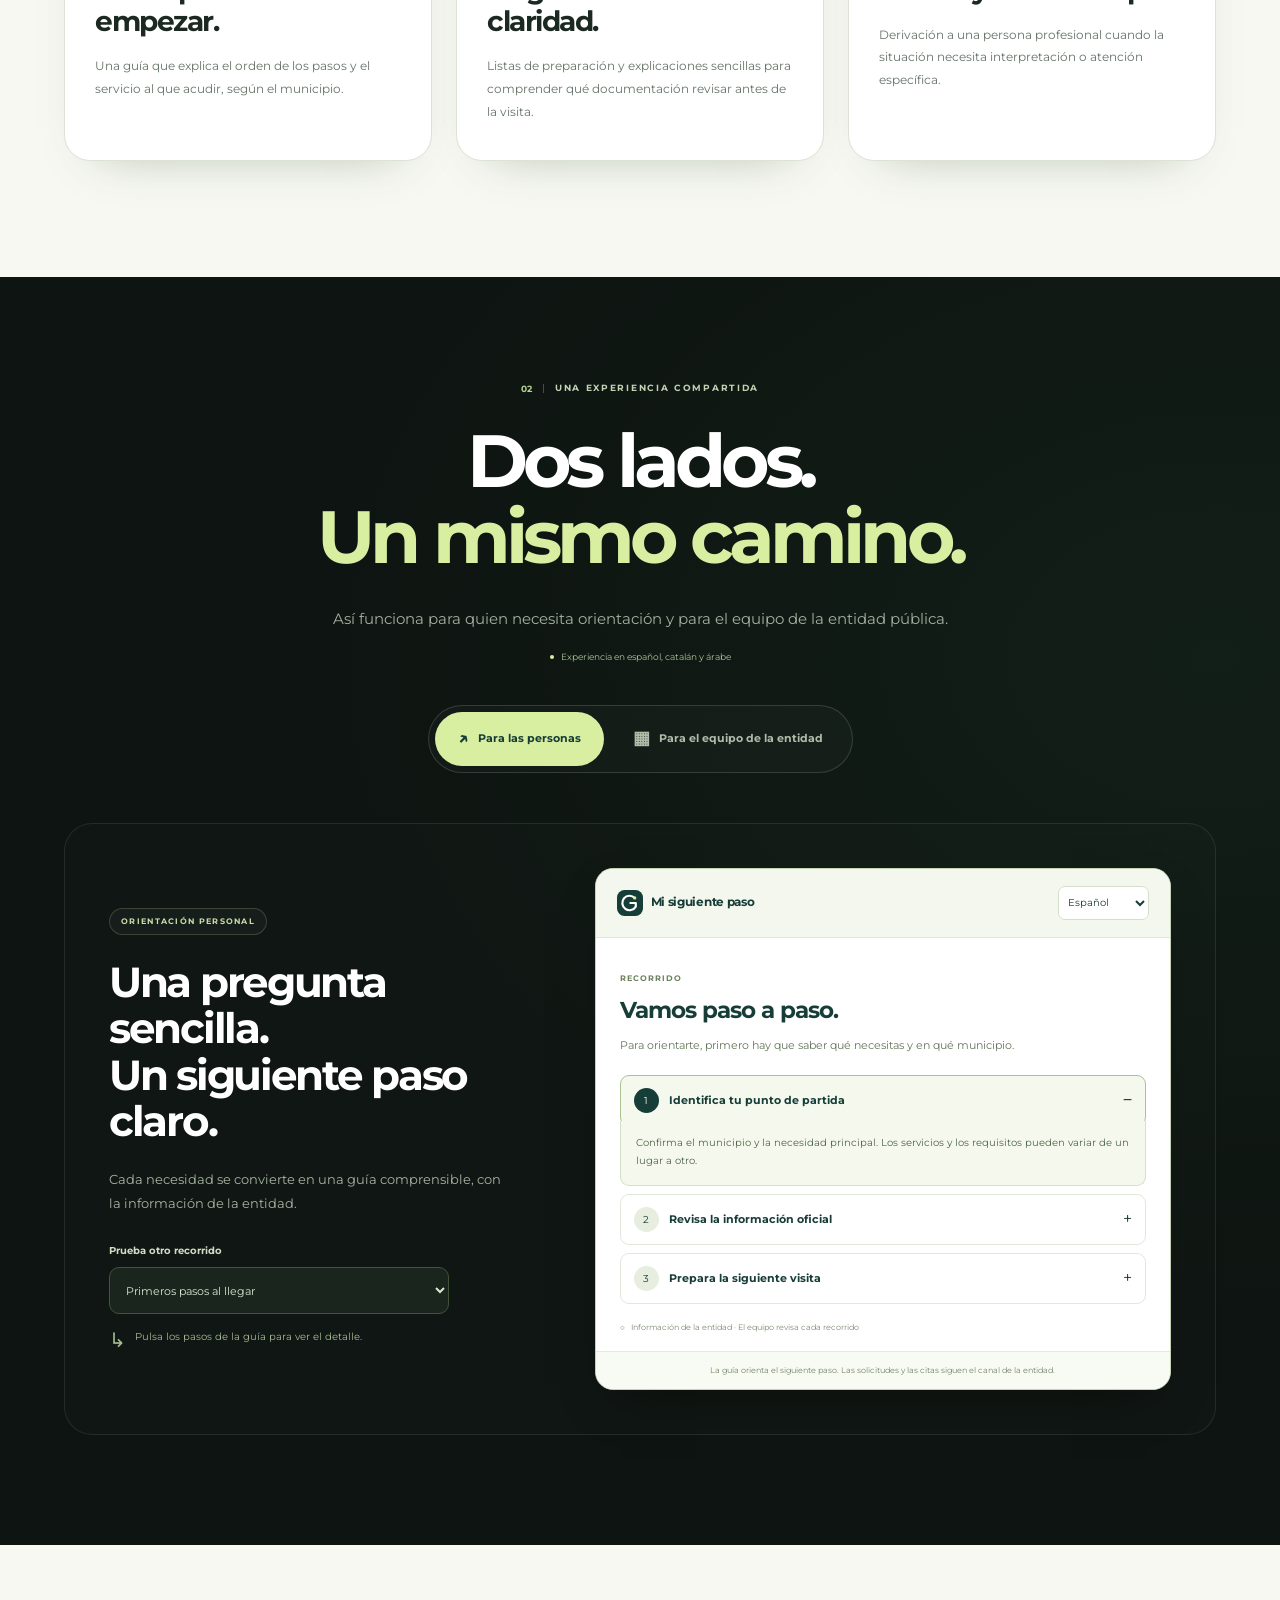
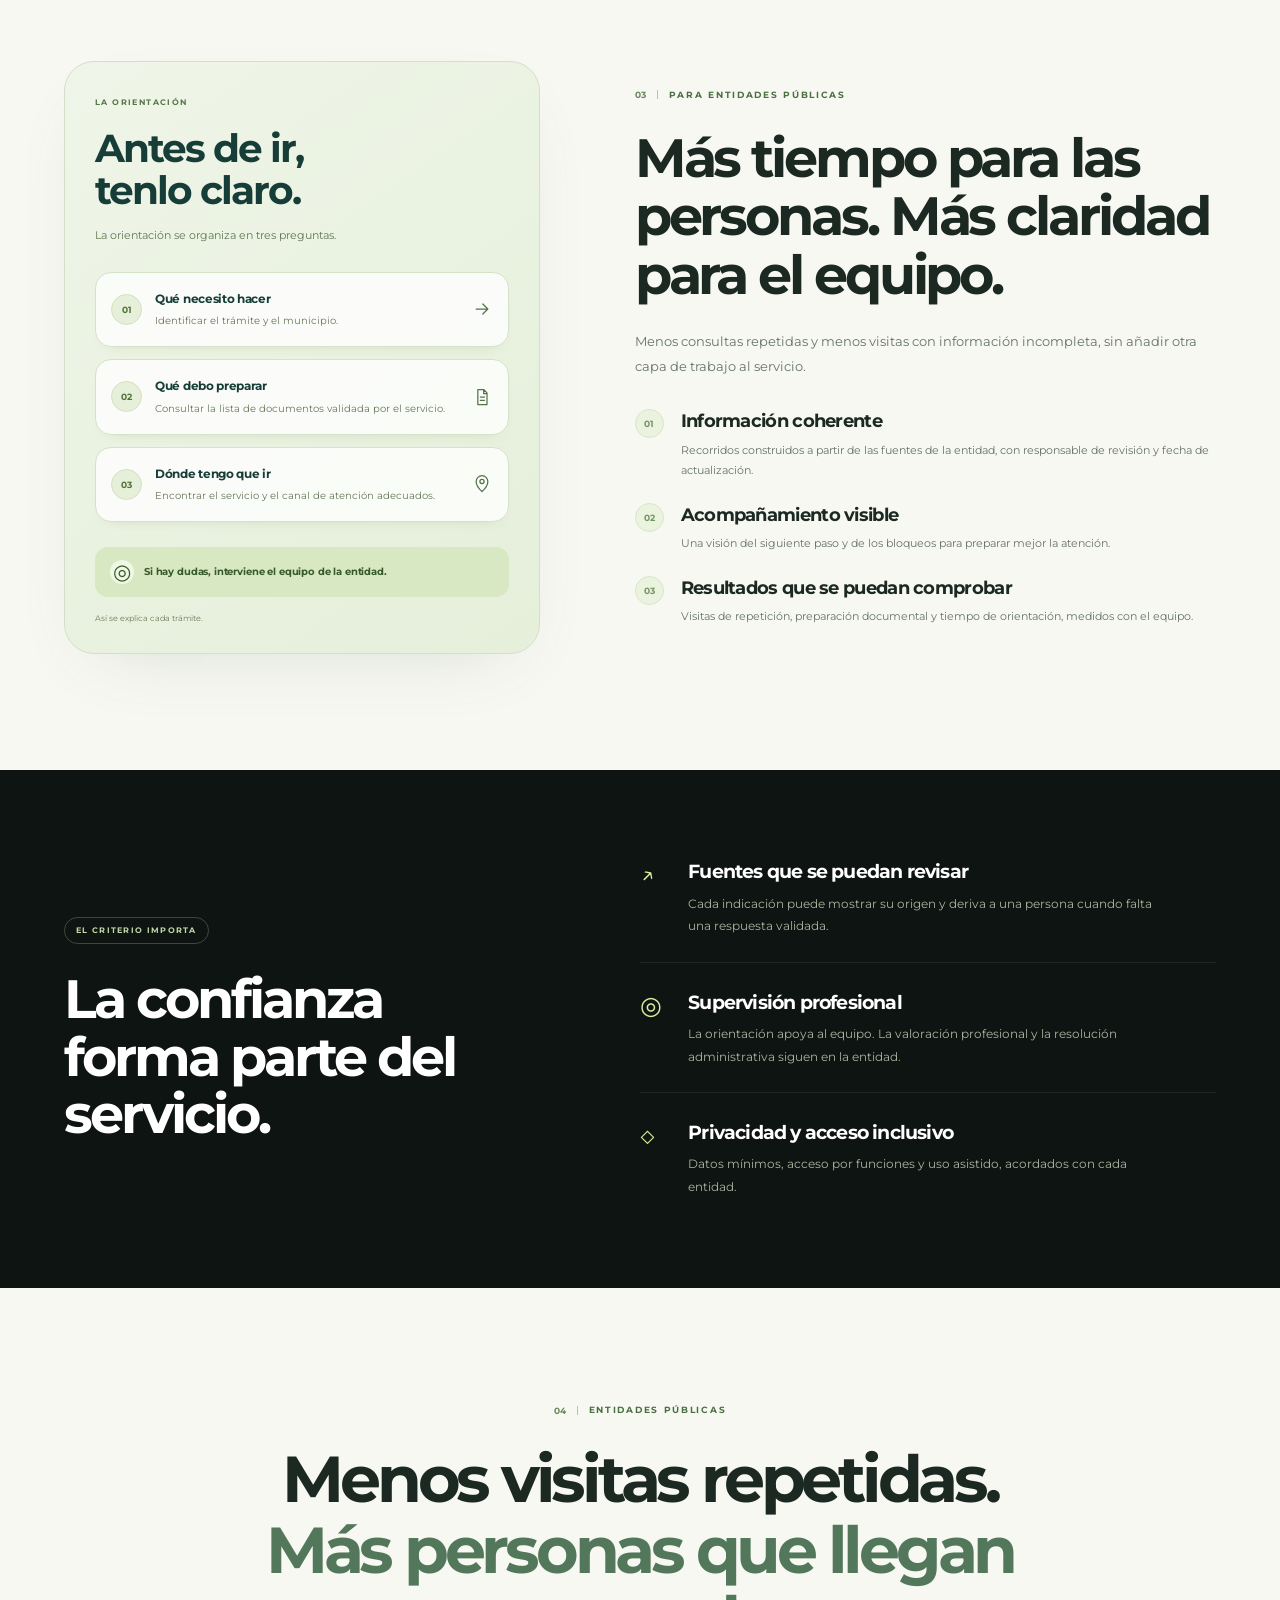
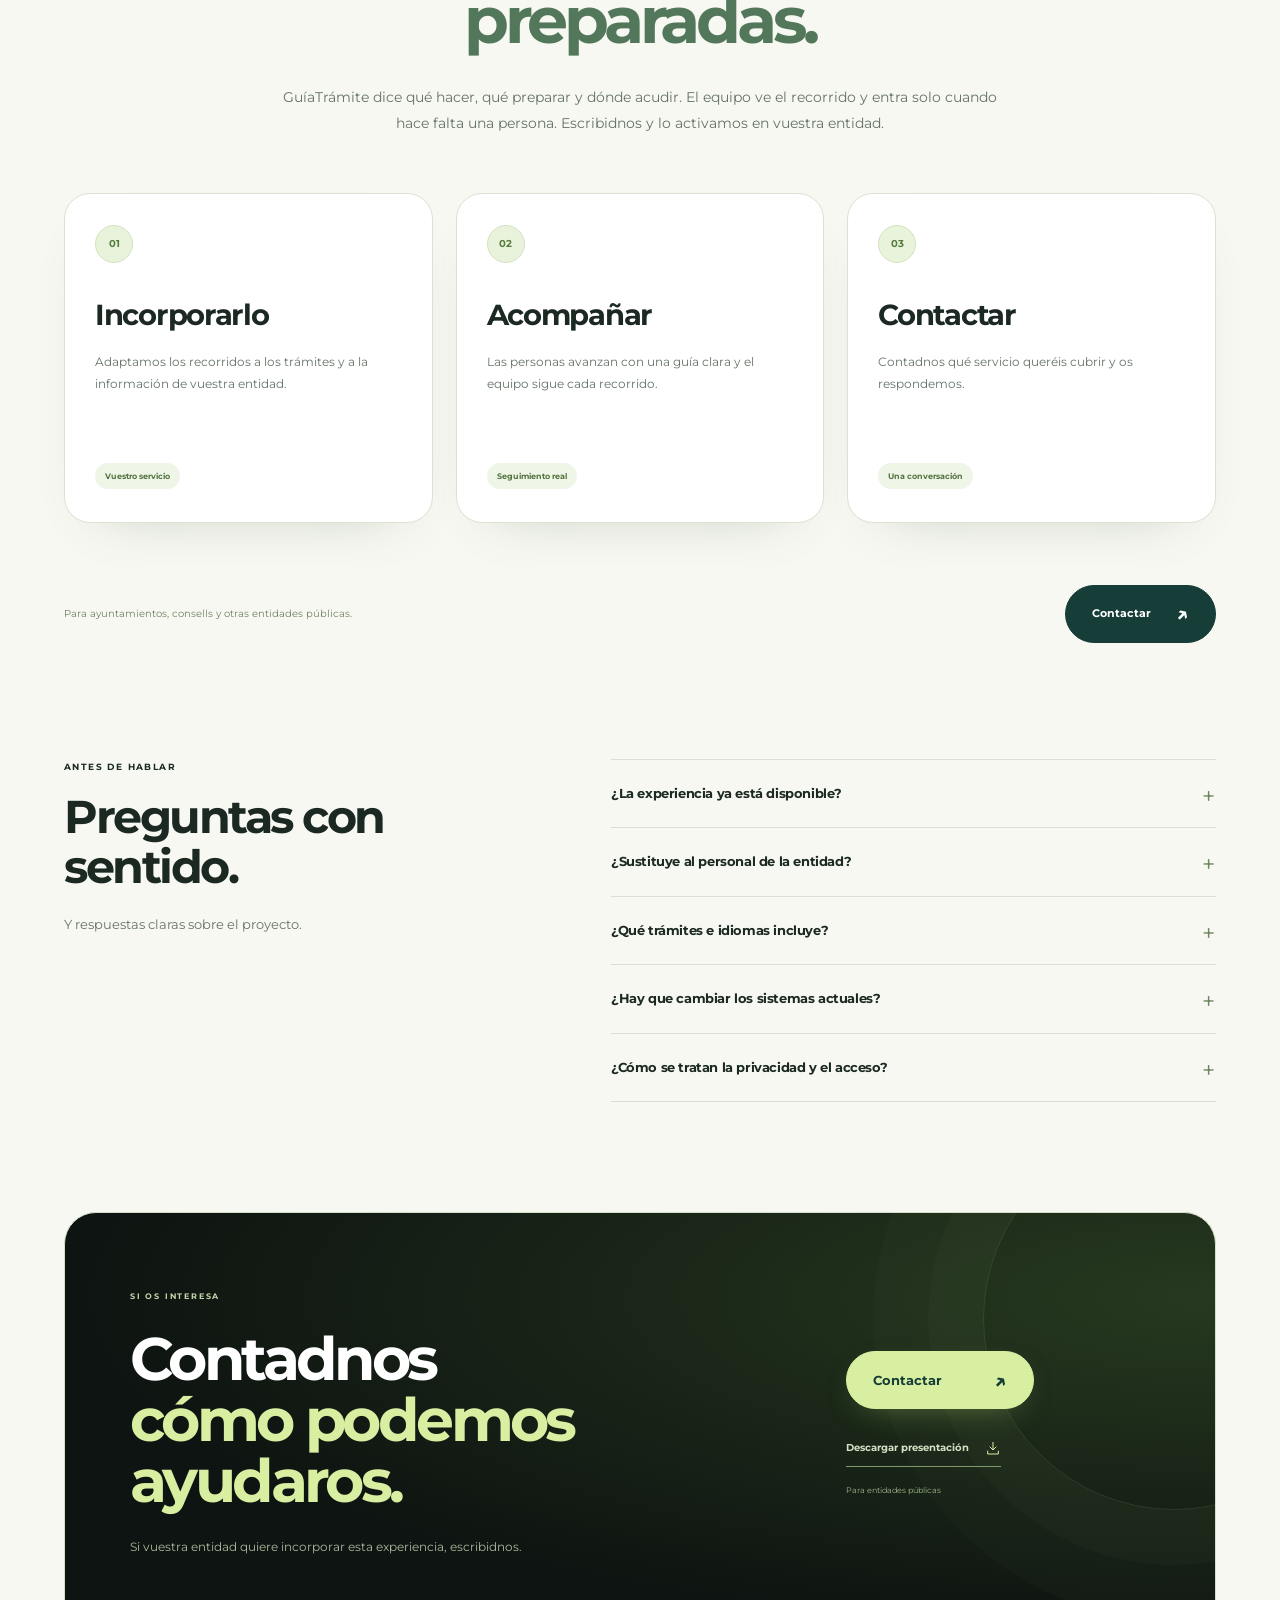
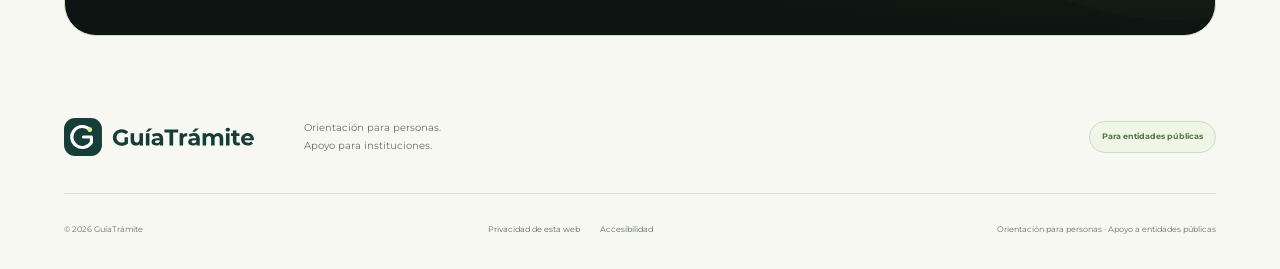
==== commit d9a1c30f: "Afina el mensaje de entidades públicas hacia una oferta directa." ====
--- a/web/index.html
+++ b/web/index.html
@@ -70,7 +70,7 @@
   <span class="flow-caption" data-i18n="flow.caption">Así se explica cada trámite.</span>
 </div><div class="institution-copy"><div class="section-kicker"><span class="section-number">03</span><span data-i18n="town.kicker">PARA ENTIDADES PÚBLICAS</span></div><h2 data-i18n="town.title">Más tiempo para las personas. Más claridad para el equipo.</h2><p class="section-description" data-i18n="town.description">Menos consultas repetidas y menos visitas con información incompleta, sin añadir otra capa de trabajo al servicio.</p><div class="town-points"><div><span>01</span><div><h3 data-i18n="town.point1">Información coherente</h3><p data-i18n="town.body1">Recorridos construidos a partir de las fuentes de la entidad, con responsable de revisión y fecha de actualización.</p></div></div><div><span>02</span><div><h3 data-i18n="town.point2">Acompañamiento visible</h3><p data-i18n="town.body2">Una visión del siguiente paso y de los bloqueos para preparar mejor la atención.</p></div></div><div><span>03</span><div><h3 data-i18n="town.point3">Resultados que se puedan comprobar</h3><p data-i18n="town.body3">Visitas de repetición, preparación documental y tiempo de orientación, medidos con el equipo.</p></div></div></div></div></section>
 <section class="trust-section"><div class="wrap trust-inner"><div class="trust-heading"><span class="pill outline" data-i18n="trust.kicker">EL CRITERIO IMPORTA</span><h2 data-i18n="trust.title">La confianza forma parte del servicio.</h2></div><div class="trust-points"><article><span aria-hidden="true">↗</span><div><h3 data-i18n="trust.t1">Fuentes que se puedan revisar</h3><p data-i18n="trust.b1">Cada indicación puede mostrar su origen y deriva a una persona cuando falta una respuesta validada.</p></div></article><article><span aria-hidden="true">◎</span><div><h3 data-i18n="trust.t2">Supervisión profesional</h3><p data-i18n="trust.b2">La orientación apoya al equipo. La valoración profesional y la resolución administrativa siguen en la entidad.</p></div></article><article><span aria-hidden="true">◇</span><div><h3 data-i18n="trust.t3">Privacidad y acceso inclusivo</h3><p data-i18n="trust.b3">Datos mínimos, acceso por funciones y uso asistido, acordados con cada entidad.</p></div></article></div></div></section>
-<section class="section wrap pilot" id="contacto"><div class="section-kicker"><span class="section-number">04</span><span data-i18n="pilot.kicker">ENTIDADES PÚBLICAS</span></div><div class="pilot-heading"><h2 data-i18n-html="pilot.title">La experiencia ya está en marcha.<br><span class="muted">Si os encaja, hablamos.</span></h2><p data-i18n="pilot.description">GuíaTrámite ya orienta a las personas en sus trámites y da al equipo de la entidad el contexto para acompañarlas. Si os interesa llevarlo a vuestro servicio, contactad con nosotros.</p></div><div class="pilot-steps"><article><span class="pilot-num">01</span><h3 data-i18n="pilot.t1">Incorporarlo</h3><p data-i18n="pilot.b1">Adaptamos los recorridos a los trámites y a la información de vuestra entidad.</p><span class="step-output" data-i18n="pilot.o1">Vuestro servicio</span></article><article><span class="pilot-num">02</span><h3 data-i18n="pilot.t2">Acompañar</h3><p data-i18n="pilot.b2">Las personas avanzan con una guía clara y el equipo sigue cada recorrido.</p><span class="step-output" data-i18n="pilot.o2">Seguimiento real</span></article><article><span class="pilot-num">03</span><h3 data-i18n="pilot.t3">Contactar</h3><p data-i18n="pilot.b3">Contadnos qué servicio queréis cubrir y os respondemos.</p><span class="step-output" data-i18n="pilot.o3">Una conversación</span></article></div><div class="pilot-bottom"><p data-i18n="pilot.time">Para ayuntamientos, consells y otras entidades públicas.</p><button class="btn" data-open="brief"><span data-i18n="pilot.cta">Contactar</span><span aria-hidden="true">↗</span></button></div></section>
+<section class="section wrap pilot" id="contacto"><div class="section-kicker"><span class="section-number">04</span><span data-i18n="pilot.kicker">ENTIDADES PÚBLICAS</span></div><div class="pilot-heading"><h2 data-i18n-html="pilot.title">Menos visitas repetidas.<br><span class="muted">Más personas que llegan preparadas.</span></h2><p data-i18n="pilot.description">GuíaTrámite dice qué hacer, qué preparar y dónde acudir. El equipo ve el recorrido y entra solo cuando hace falta una persona. Escribidnos y lo activamos en vuestra entidad.</p></div><div class="pilot-steps"><article><span class="pilot-num">01</span><h3 data-i18n="pilot.t1">Incorporarlo</h3><p data-i18n="pilot.b1">Adaptamos los recorridos a los trámites y a la información de vuestra entidad.</p><span class="step-output" data-i18n="pilot.o1">Vuestro servicio</span></article><article><span class="pilot-num">02</span><h3 data-i18n="pilot.t2">Acompañar</h3><p data-i18n="pilot.b2">Las personas avanzan con una guía clara y el equipo sigue cada recorrido.</p><span class="step-output" data-i18n="pilot.o2">Seguimiento real</span></article><article><span class="pilot-num">03</span><h3 data-i18n="pilot.t3">Contactar</h3><p data-i18n="pilot.b3">Contadnos qué servicio queréis cubrir y os respondemos.</p><span class="step-output" data-i18n="pilot.o3">Una conversación</span></article></div><div class="pilot-bottom"><p data-i18n="pilot.time">Para ayuntamientos, consells y otras entidades públicas.</p><button class="btn" data-open="brief"><span data-i18n="pilot.cta">Contactar</span><span aria-hidden="true">↗</span></button></div></section>
 <section class="faq-section wrap"><div><span class="micro" data-i18n="faq.kicker">ANTES DE HABLAR</span><h2 data-i18n="faq.title">Preguntas con sentido.</h2><p data-i18n="faq.description">Y respuestas claras sobre el proyecto.</p></div><div class="faq-list"><details><summary data-i18n="faq.q1">¿La experiencia ya está disponible?</summary><p data-i18n="faq.a1">Sí. GuíaTrámite ya orienta a las personas paso a paso y da al equipo de la entidad el seguimiento de cada recorrido. Si os interesa incorporarlo, contactad con nosotros.</p></details><details><summary data-i18n="faq.q2">¿Sustituye al personal de la entidad?</summary><p data-i18n="faq.a2">Apoya la orientación y la preparación de las visitas. La interpretación de cada caso, la valoración social y las decisiones administrativas siguen en manos de los profesionales de la entidad.</p></details><details><summary data-i18n="faq.q3">¿Qué trámites e idiomas incluye?</summary><p data-i18n="faq.a3">La experiencia está en español y catalán, y también acompaña en árabe. Los recorridos se adaptan a los trámites de cada entidad pública.</p></details><details><summary data-i18n="faq.q4">¿Hay que cambiar los sistemas actuales?</summary><p data-i18n="faq.a4">No hace falta sustituirlos. GuíaTrámite se incorpora como la capa de orientación para las personas y de seguimiento para el equipo.</p></details><details><summary data-i18n="faq.q5">¿Cómo se tratan la privacidad y el acceso?</summary><p data-i18n="faq.a5">El acceso es por funciones y los datos se limitan a lo necesario para orientar y acompañar, de acuerdo con cada entidad.</p></details></div></section>
 <section class="closing wrap"><div class="closing-inner"><div><span class="micro" data-i18n="closing.kicker">SI OS INTERESA</span><h2 data-i18n-html="closing.title">Contadnos<br><span class="accent">cómo podemos ayudaros.</span></h2><p data-i18n="closing.body">Si vuestra entidad quiere incorporar esta experiencia, escribidnos.</p></div><div class="closing-actions"><button class="btn cream" data-open="brief"><span data-i18n="closing.cta">Contactar</span><span aria-hidden="true">↗</span></button><a class="download-link" href="downloads/GuiaTramite_Propuesta_Piloto.pdf" download><span data-i18n="closing.download">Descargar presentación</span><svg viewBox="0 0 24 24" aria-hidden="true"><path d="M12 3v12m-5-5 5 5 5-5M4 16v5h16v-5"/></svg></a><span class="closing-note" data-i18n="closing.note">Para entidades públicas</span></div></div></section>
 </main>
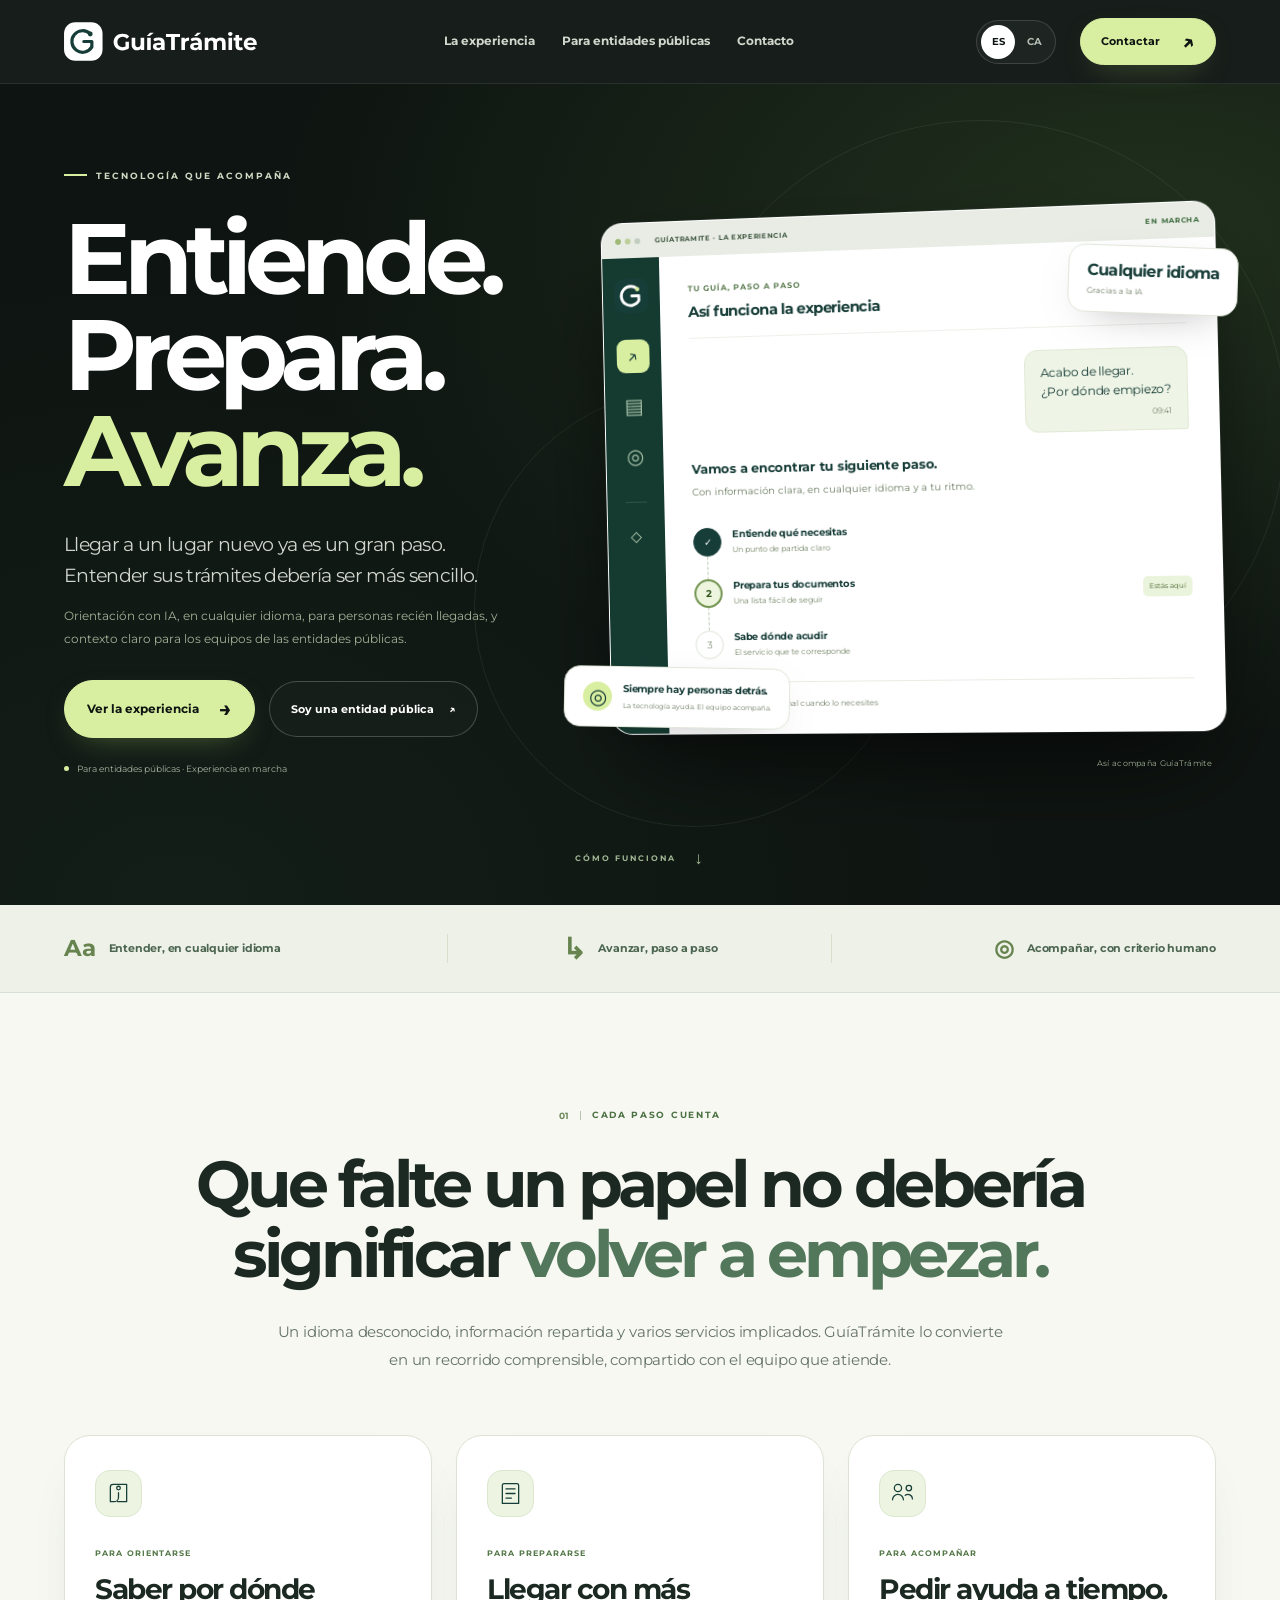
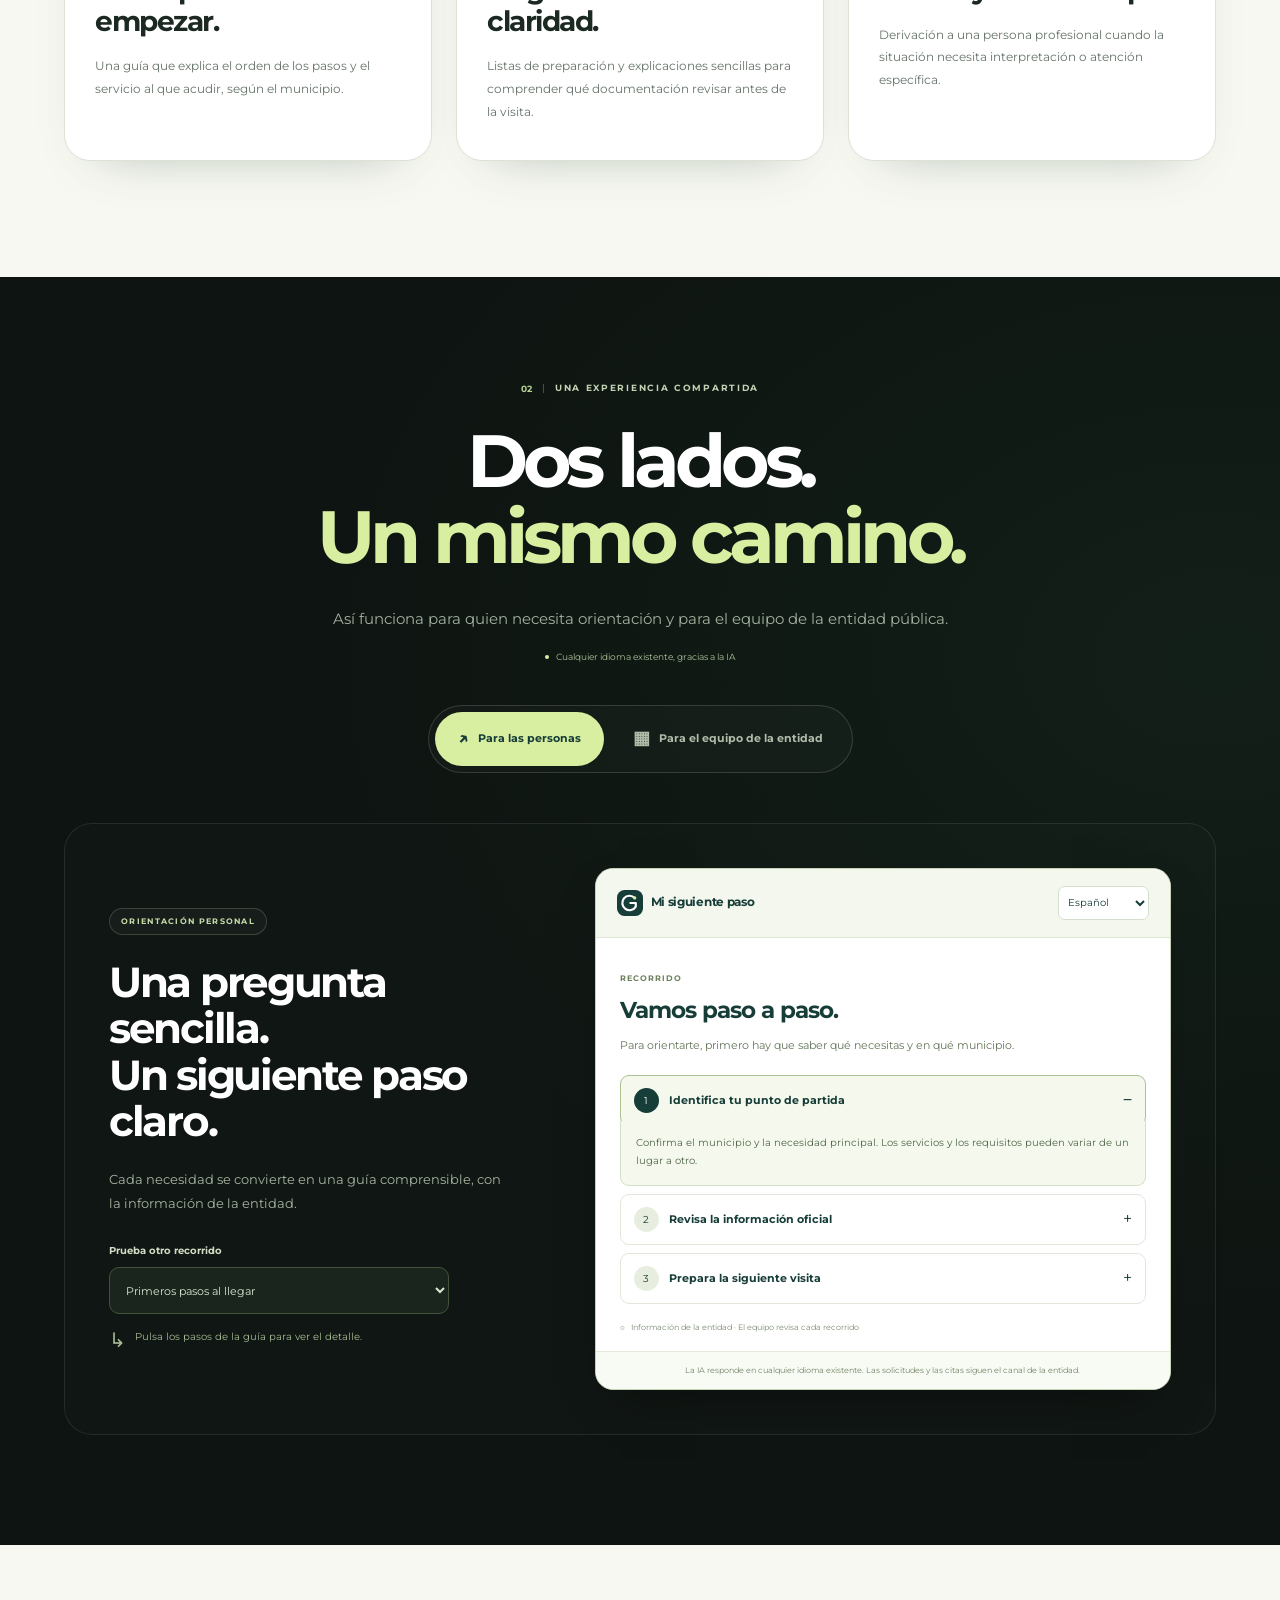
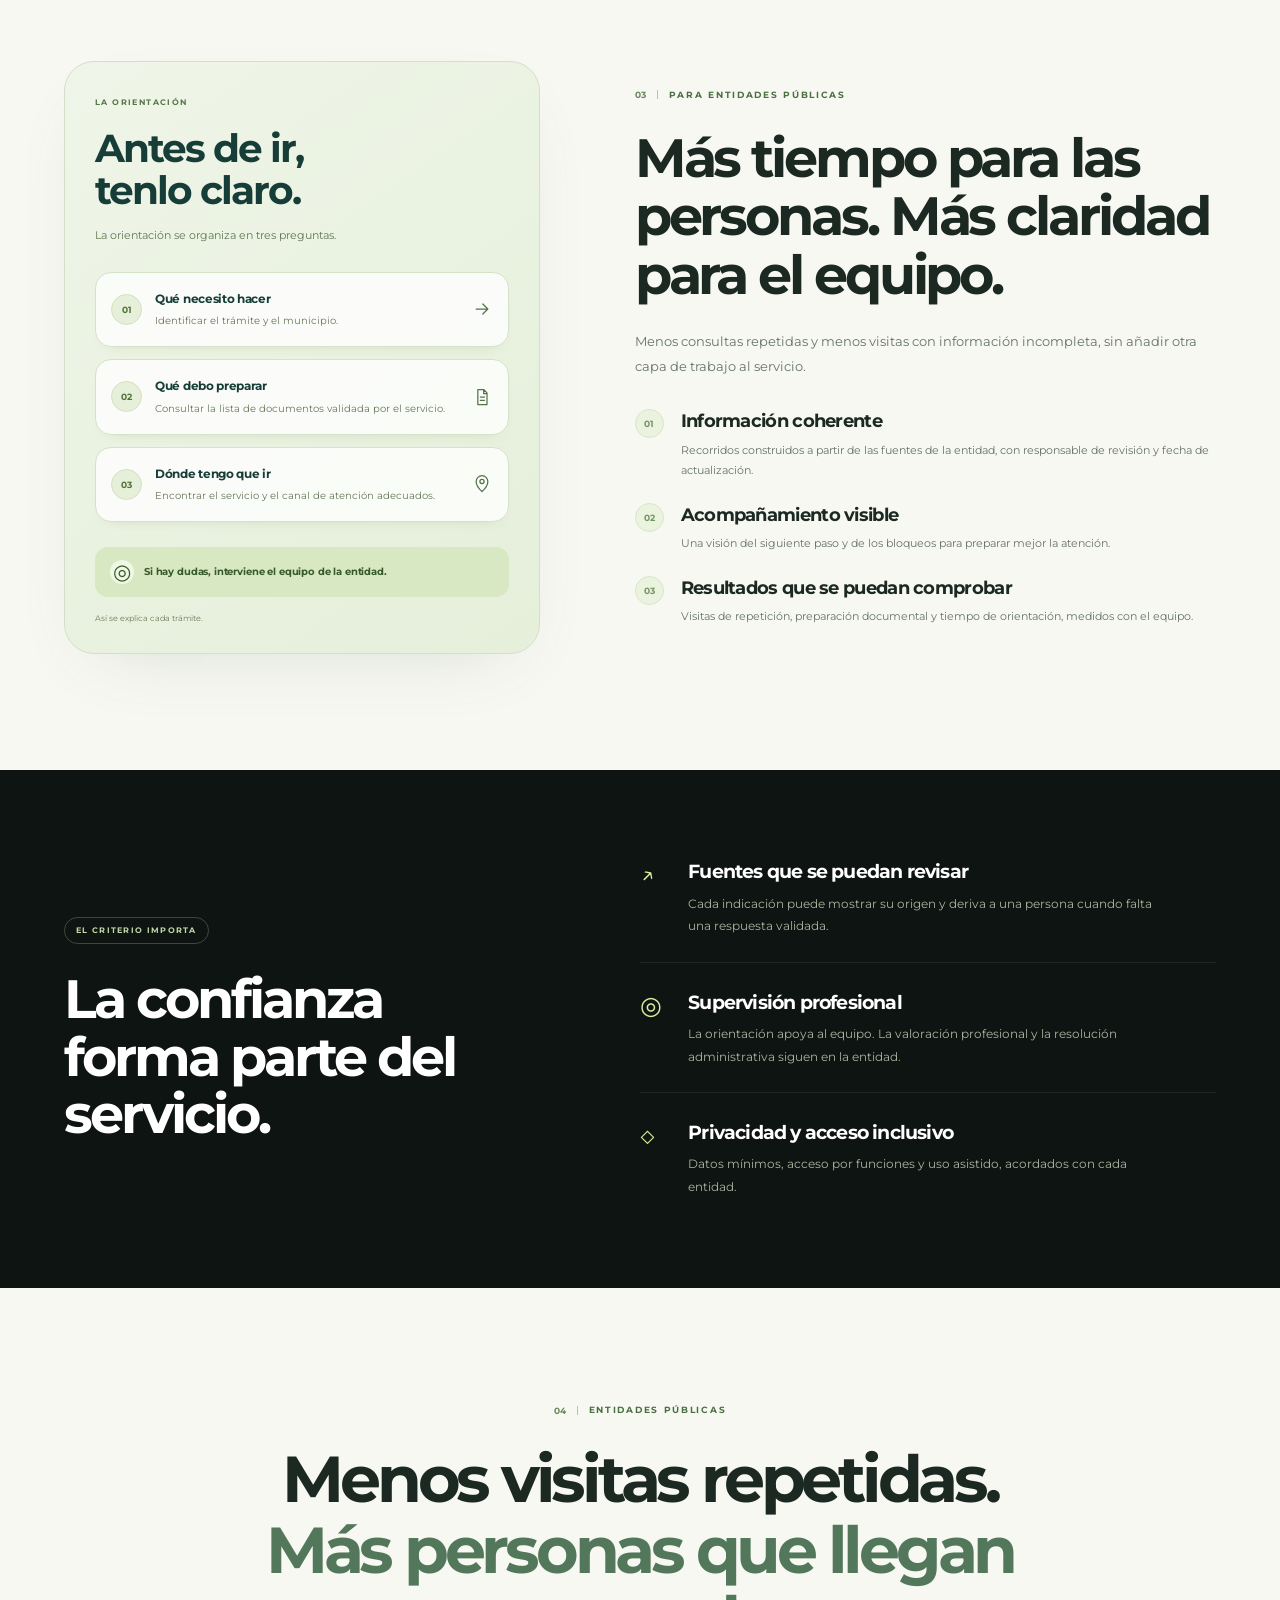
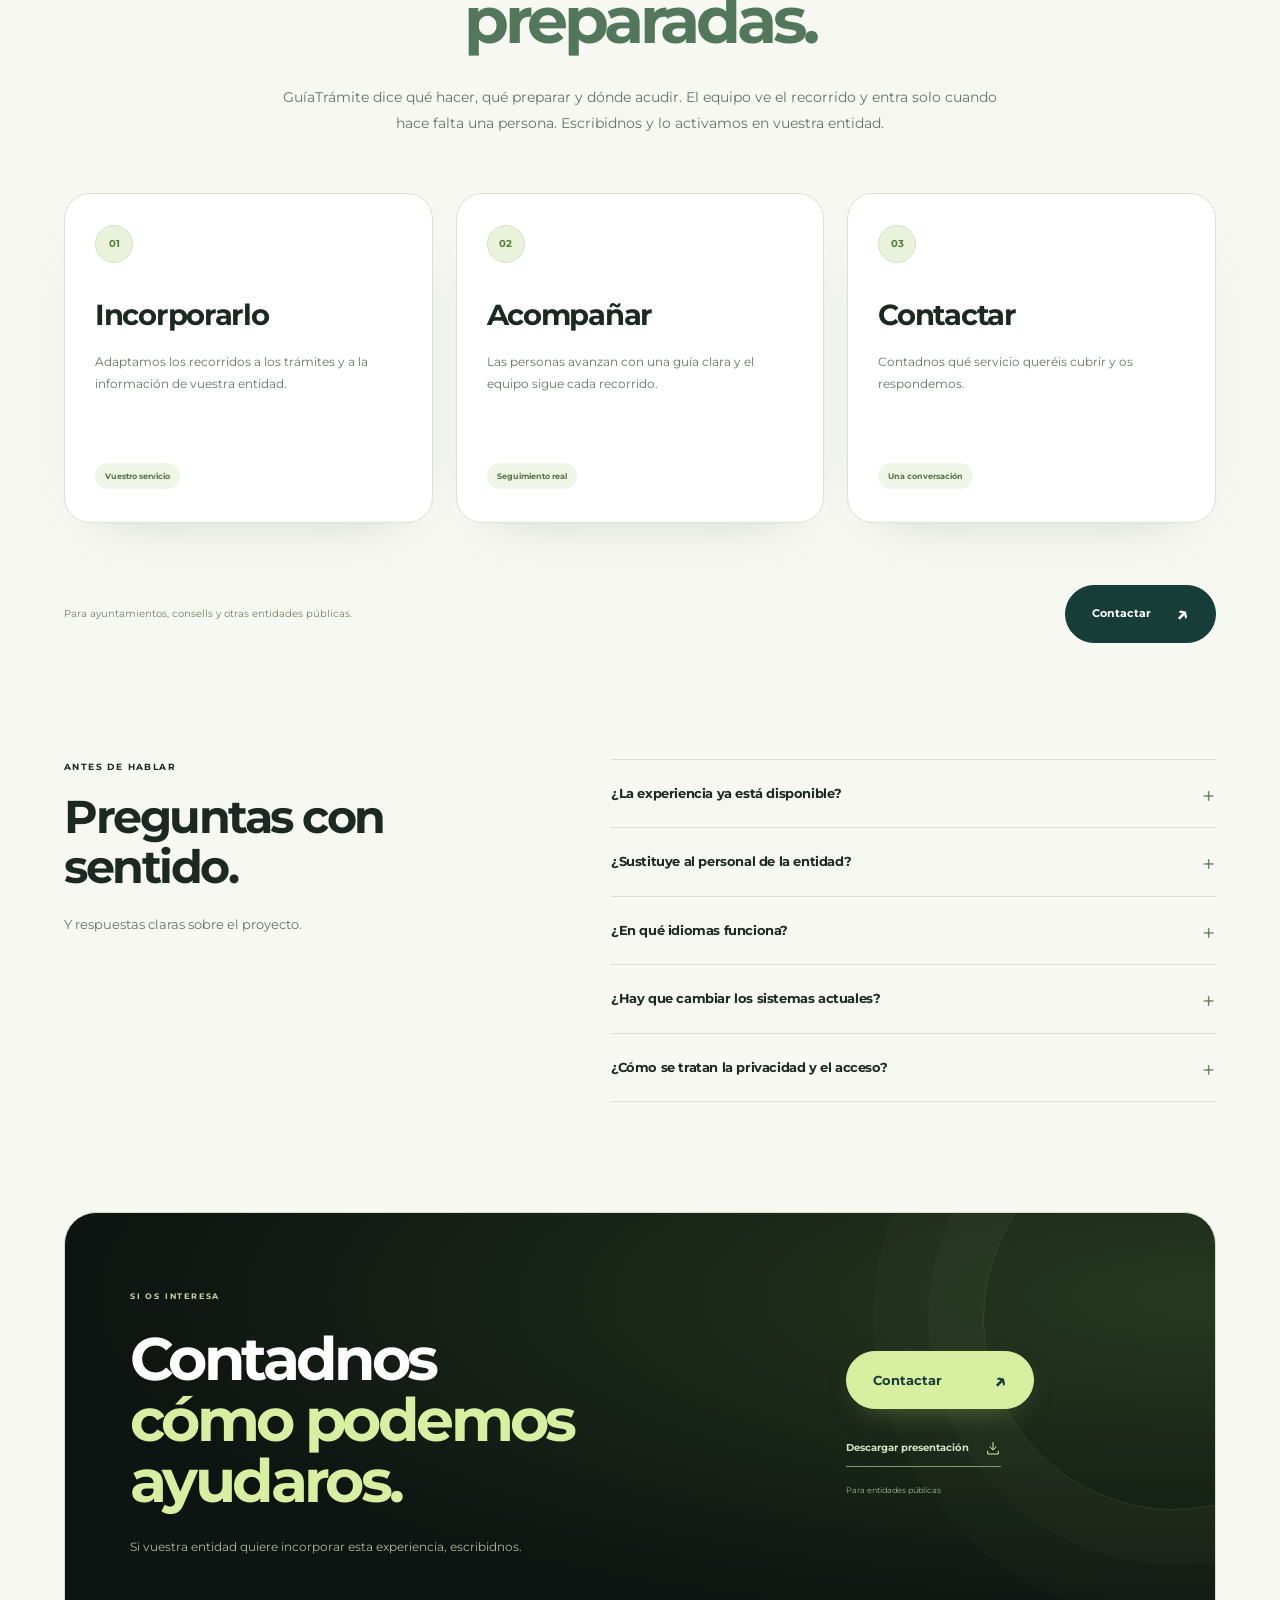
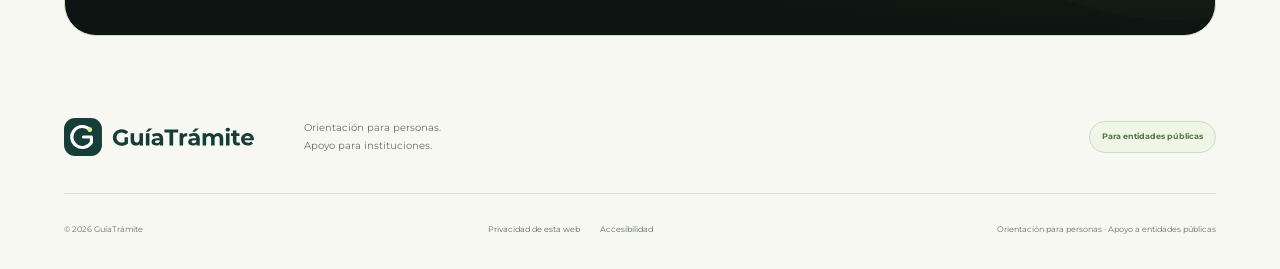
==== commit 35c09143: "Deja claro que la IA cubre cualquier idioma." ====
--- a/web/index.html
+++ b/web/index.html
@@ -4,7 +4,7 @@
   <meta charset="utf-8"><meta name="viewport" content="width=device-width,initial-scale=1">
   <meta name="theme-color" content="#0e1411">
   <title>GuíaTrámite · Cada paso, más claro</title>
-  <meta name="description" content="GuíaTrámite orienta a las personas recién llegadas y da a las entidades públicas el contexto para acompañarlas. Si os interesa, contactad con nosotros.">
+  <meta name="description" content="GuíaTrámite orienta en cualquier idioma gracias a la IA y da a las entidades públicas el contexto para acompañar a las personas. Si os interesa, contactad con nosotros.">
   <meta property="og:title" content="GuíaTrámite · Cada paso, más claro"><meta property="og:description" content="Orientación para personas. Apoyo para instituciones."><meta property="og:type" content="website"><meta property="og:image" content="/assets/social.png"><meta property="og:locale" content="es_ES"><meta name="twitter:card" content="summary_large_image">
   <link rel="icon" href="assets/favicon.svg" type="image/svg+xml"><link rel="apple-touch-icon" href="assets/apple-touch-icon.png">
   <link rel="preload" href="assets/montserrat-regular.woff" as="font" type="font/woff" crossorigin><link rel="preload" href="assets/montserrat-bold.woff" as="font" type="font/woff" crossorigin>
@@ -22,7 +22,7 @@
   <div class="hero-copy"><div class="eyebrow"><span class="status-dot"></span><span data-i18n="hero.eyebrow">TECNOLOGÍA QUE ACOMPAÑA</span></div>
     <h1 data-i18n-html="hero.title">Entiende.<br>Prepara.<br><span class="highlight">Avanza.</span></h1>
     <p class="hero-description" data-i18n="hero.description">Llegar a un lugar nuevo ya es un gran paso. Entender sus trámites debería ser más sencillo.</p>
-    <p class="hero-detail" data-i18n="hero.detail">Orientación con IA para personas recién llegadas, y contexto claro para los equipos de las entidades públicas.</p>
+    <p class="hero-detail" data-i18n="hero.detail">Orientación con IA, en cualquier idioma, para personas recién llegadas, y contexto claro para los equipos de las entidades públicas.</p>
     <div class="hero-actions"><a class="btn" href="#demo"><span data-i18n="hero.cta">Ver la experiencia</span><span aria-hidden="true">→</span></a><a class="text-link" href="#contacto"><span data-i18n="hero.secondary">Soy una entidad pública</span><span aria-hidden="true">↗</span></a></div>
     <div class="project-status"><span class="tiny-outline"></span><span data-i18n="hero.status">Para entidades públicas · Experiencia en marcha</span></div>
   </div>
@@ -32,27 +32,27 @@
     <div class="product-body"><aside class="product-rail" aria-hidden="true"><img src="assets/favicon.svg" alt="" width="38" height="38"><span class="rail-item current">↗</span><span class="rail-item">▤</span><span class="rail-item">◎</span><span class="rail-separator"></span><span class="rail-item">◇</span></aside>
     <div class="journey-card"><div class="journey-heading"><div><span class="screen-kicker" data-i18n="visual.assistant">Tu guía, paso a paso</span><strong data-i18n="visual.label">Así funciona la experiencia</strong></div><span class="card-status" aria-hidden="true"></span></div>
       <div class="user-message"><span data-i18n-html="visual.question">Acabo de llegar.<br>¿Por dónde empiezo?</span><span class="bubble-time">09:41</span></div>
-      <div class="guide-message"><strong data-i18n="visual.answer">Vamos a encontrar tu siguiente paso.</strong><p data-i18n="visual.answerdetail">Con información clara, en tu idioma y a tu ritmo.</p></div>
+      <div class="guide-message"><strong data-i18n="visual.answer">Vamos a encontrar tu siguiente paso.</strong><p data-i18n="visual.answerdetail">Con información clara, en cualquier idioma y a tu ritmo.</p></div>
       <div class="journey-route"><div class="route-item"><span class="step-mark completed">✓</span><div><strong data-i18n="visual.step1">Entiende qué necesitas</strong><small data-i18n="visual.step1sub">Un punto de partida claro</small></div></div><div class="route-item"><span class="step-mark active">2</span><div><strong data-i18n="visual.step2">Prepara tus documentos</strong><small data-i18n="visual.step2sub">Una lista fácil de seguir</small></div><span class="here" data-i18n="visual.here">Estás aquí</span></div><div class="route-item"><span class="step-mark">3</span><div><strong data-i18n="visual.step3">Sabe dónde acudir</strong><small data-i18n="visual.step3sub">El servicio que te corresponde</small></div></div></div>
       <div class="card-footer"><span class="shield-icon" aria-hidden="true">◇</span><span data-i18n="visual.support">Con apoyo profesional cuando lo necesites</span></div>
     </div></div></div>
-    <div class="language-float"><strong>ES · CA · AR</strong><span data-i18n="visual.languages">En tu idioma</span></div>
+    <div class="language-float"><strong data-i18n="visual.languages">Cualquier idioma</strong><span data-i18n="visual.languagesub">Gracias a la IA</span></div>
     <div class="human-float"><span class="human-icon" aria-hidden="true">◎</span><div><strong data-i18n="visual.human">Siempre hay personas detrás.</strong><span data-i18n="visual.humansub">La tecnología ayuda. El equipo acompaña.</span></div></div>
     <span class="visual-caption" data-i18n="visual.caption">Así acompaña GuíaTrámite</span>
   </div>
 </div><a class="hero-discover" href="#solucion"><span data-i18n="hero.discover">CÓMO FUNCIONA</span><span aria-hidden="true">↓</span></a></section>
-<div class="promise-strip"><div class="wrap promise-grid"><div><span class="promise-icon" aria-hidden="true">Aa</span><span data-i18n="strip.1">Entender, en tu idioma</span></div><div><span class="promise-icon route-small" aria-hidden="true">↳</span><span data-i18n="strip.2">Avanzar, paso a paso</span></div><div><span class="promise-icon" aria-hidden="true">◎</span><span data-i18n="strip.3">Acompañar, con criterio humano</span></div></div></div>
+<div class="promise-strip"><div class="wrap promise-grid"><div><span class="promise-icon" aria-hidden="true">Aa</span><span data-i18n="strip.1">Entender, en cualquier idioma</span></div><div><span class="promise-icon route-small" aria-hidden="true">↳</span><span data-i18n="strip.2">Avanzar, paso a paso</span></div><div><span class="promise-icon" aria-hidden="true">◎</span><span data-i18n="strip.3">Acompañar, con criterio humano</span></div></div></div>
 <section class="section wrap problem" id="solucion">
   <div class="section-kicker"><span class="section-number">01</span><span data-i18n="problem.kicker">CADA PASO CUENTA</span></div>
   <div class="problem-intro"><h2 data-i18n-html="problem.title">Que falte un papel no debería significar <span class="muted">volver a empezar.</span></h2><p data-i18n="problem.description">Un idioma desconocido, información repartida y varios servicios implicados. GuíaTrámite lo convierte en un recorrido comprensible, compartido con el equipo que atiende.</p></div>
   <div class="benefits"><article><span class="benefit-icon" aria-hidden="true"><svg viewBox="0 0 32 32"><path d="M7 25V9a3 3 0 0 1 3-3h15v19H15M7 25h4a5 5 0 0 0 5-5v-5"/><circle cx="16" cy="10" r="2"/></svg></span><span class="micro" data-i18n="problem.b1label">PARA ORIENTARSE</span><h3 data-i18n="problem.b1title">Saber por dónde empezar.</h3><p data-i18n="problem.b1body">Una guía que explica el orden de los pasos y el servicio al que acudir, según el municipio.</p></article><article><span class="benefit-icon" aria-hidden="true"><svg viewBox="0 0 32 32"><path d="M10 5h13a2 2 0 0 1 2 2v20H7V7a2 2 0 0 1 2-2Z M11 11h10M11 16h10M11 21h6"/></svg></span><span class="micro" data-i18n="problem.b2label">PARA PREPARARSE</span><h3 data-i18n="problem.b2title">Llegar con más claridad.</h3><p data-i18n="problem.b2body">Listas de preparación y explicaciones sencillas para comprender qué documentación revisar antes de la visita.</p></article><article><span class="benefit-icon" aria-hidden="true"><svg viewBox="0 0 32 32"><path d="M5 23a6 6 0 0 1 12 0M19 18a5 5 0 0 1 8 4"/><circle cx="11" cy="10" r="4"/><circle cx="23" cy="10" r="3"/></svg></span><span class="micro" data-i18n="problem.b3label">PARA ACOMPAÑAR</span><h3 data-i18n="problem.b3title">Pedir ayuda a tiempo.</h3><p data-i18n="problem.b3body">Derivación a una persona profesional cuando la situación necesita interpretación o atención específica.</p></article></div>
 </section>
 <section class="demo-section" id="demo"><div class="wrap">
-  <div class="demo-top"><div><div class="section-kicker"><span class="section-number">02</span><span data-i18n="demo.kicker">UNA EXPERIENCIA COMPARTIDA</span></div><h2 data-i18n-html="demo.title">Dos lados.<br><span class="accent">Un mismo camino.</span></h2></div><div class="demo-intro"><p data-i18n="demo.description">Así funciona para quien necesita orientación y para el equipo de la entidad pública.</p><span class="demo-notice"><span></span><span data-i18n="demo.notice">Experiencia en español, catalán y árabe</span></span></div></div>
+  <div class="demo-top"><div><div class="section-kicker"><span class="section-number">02</span><span data-i18n="demo.kicker">UNA EXPERIENCIA COMPARTIDA</span></div><h2 data-i18n-html="demo.title">Dos lados.<br><span class="accent">Un mismo camino.</span></h2></div><div class="demo-intro"><p data-i18n="demo.description">Así funciona para quien necesita orientación y para el equipo de la entidad pública.</p><span class="demo-notice"><span></span><span data-i18n="demo.notice">Cualquier idioma existente, gracias a la IA</span></span></div></div>
   <div class="demo-tabs" role="tablist" aria-label="Vista de la demostración"><button id="tab-person" role="tab" aria-controls="panel-person" aria-selected="true" data-view="person"><span class="tab-symbol" aria-hidden="true">↗</span><span data-i18n="demo.person">Para las personas</span></button><button id="tab-team" role="tab" aria-controls="panel-team" aria-selected="false" tabindex="-1" data-view="team"><span class="tab-symbol" aria-hidden="true">▦</span><span data-i18n="demo.team">Para el equipo de la entidad</span></button></div>
   <div id="panel-person" role="tabpanel" aria-labelledby="tab-person" class="demo-panel">
     <div class="demo-copy"><span class="pill light" data-i18n="demo.personpill">ORIENTACIÓN PERSONAL</span><h3 data-i18n-html="demo.persontitle">Una pregunta sencilla.<br>Un siguiente paso claro.</h3><p data-i18n="demo.personbody">Cada necesidad se convierte en una guía comprensible, con la información de la entidad.</p><div class="scenario"><label for="scenario" data-i18n="demo.scenario">Prueba otro recorrido</label><select id="scenario"><option value="arrival" data-i18n="scenario.arrival">Primeros pasos al llegar</option><option value="appointment" data-i18n="scenario.appointment">Preparar una visita</option><option value="help" data-i18n="scenario.help">Encontrar apoyo profesional</option></select></div><div class="inline-note"><span aria-hidden="true">↳</span><p data-i18n="demo.try">Pulsa los pasos de la guía para ver el detalle.</p></div></div>
-    <div class="demo-app"><div class="app-bar"><div><img src="assets/favicon.svg" alt="" width="26" height="26"><strong data-i18n="app.title">Mi siguiente paso</strong></div><select id="demo-language" aria-label="Idioma del ejemplo"><option value="es">Español</option><option value="ca">Català</option><option value="ar">العربية</option></select></div><div id="guide-content" aria-live="polite"></div><div class="app-foot" data-i18n="app.foot">La guía orienta el siguiente paso. Las solicitudes y las citas siguen el canal de la entidad.</div></div>
+    <div class="demo-app"><div class="app-bar"><div><img src="assets/favicon.svg" alt="" width="26" height="26"><strong data-i18n="app.title">Mi siguiente paso</strong></div><select id="demo-language" aria-label="Idioma del ejemplo"><option value="es">Español</option><option value="ca">Català</option><option value="ar">العربية</option></select></div><div id="guide-content" aria-live="polite"></div><div class="app-foot" data-i18n="app.foot">La IA responde en cualquier idioma existente. Las solicitudes y las citas siguen el canal de la entidad.</div></div>
   </div>
   <div id="panel-team" role="tabpanel" aria-labelledby="tab-team" class="demo-panel" hidden>
     <div class="demo-copy"><span class="pill light" data-i18n="demo.teampill">APOYO AL EQUIPO</span><h3 data-i18n-html="demo.teamtitle">Más contexto para<br>acompañar mejor.</h3><p data-i18n="demo.teambody">El equipo ve en qué punto está cada recorrido, qué información queda por revisar y cuándo hace falta atención profesional.</p><ul class="plain-checks"><li data-i18n="demo.team1">Seguimiento de pasos y tareas</li><li data-i18n="demo.team2">Información revisable por el equipo</li><li data-i18n="demo.team3">Accesos según la función profesional</li></ul><p class="small-note" data-i18n="demo.teamnote">El seguimiento y los accesos forman parte del trabajo del equipo.</p></div>
@@ -71,7 +71,7 @@
 </div><div class="institution-copy"><div class="section-kicker"><span class="section-number">03</span><span data-i18n="town.kicker">PARA ENTIDADES PÚBLICAS</span></div><h2 data-i18n="town.title">Más tiempo para las personas. Más claridad para el equipo.</h2><p class="section-description" data-i18n="town.description">Menos consultas repetidas y menos visitas con información incompleta, sin añadir otra capa de trabajo al servicio.</p><div class="town-points"><div><span>01</span><div><h3 data-i18n="town.point1">Información coherente</h3><p data-i18n="town.body1">Recorridos construidos a partir de las fuentes de la entidad, con responsable de revisión y fecha de actualización.</p></div></div><div><span>02</span><div><h3 data-i18n="town.point2">Acompañamiento visible</h3><p data-i18n="town.body2">Una visión del siguiente paso y de los bloqueos para preparar mejor la atención.</p></div></div><div><span>03</span><div><h3 data-i18n="town.point3">Resultados que se puedan comprobar</h3><p data-i18n="town.body3">Visitas de repetición, preparación documental y tiempo de orientación, medidos con el equipo.</p></div></div></div></div></section>
 <section class="trust-section"><div class="wrap trust-inner"><div class="trust-heading"><span class="pill outline" data-i18n="trust.kicker">EL CRITERIO IMPORTA</span><h2 data-i18n="trust.title">La confianza forma parte del servicio.</h2></div><div class="trust-points"><article><span aria-hidden="true">↗</span><div><h3 data-i18n="trust.t1">Fuentes que se puedan revisar</h3><p data-i18n="trust.b1">Cada indicación puede mostrar su origen y deriva a una persona cuando falta una respuesta validada.</p></div></article><article><span aria-hidden="true">◎</span><div><h3 data-i18n="trust.t2">Supervisión profesional</h3><p data-i18n="trust.b2">La orientación apoya al equipo. La valoración profesional y la resolución administrativa siguen en la entidad.</p></div></article><article><span aria-hidden="true">◇</span><div><h3 data-i18n="trust.t3">Privacidad y acceso inclusivo</h3><p data-i18n="trust.b3">Datos mínimos, acceso por funciones y uso asistido, acordados con cada entidad.</p></div></article></div></div></section>
 <section class="section wrap pilot" id="contacto"><div class="section-kicker"><span class="section-number">04</span><span data-i18n="pilot.kicker">ENTIDADES PÚBLICAS</span></div><div class="pilot-heading"><h2 data-i18n-html="pilot.title">Menos visitas repetidas.<br><span class="muted">Más personas que llegan preparadas.</span></h2><p data-i18n="pilot.description">GuíaTrámite dice qué hacer, qué preparar y dónde acudir. El equipo ve el recorrido y entra solo cuando hace falta una persona. Escribidnos y lo activamos en vuestra entidad.</p></div><div class="pilot-steps"><article><span class="pilot-num">01</span><h3 data-i18n="pilot.t1">Incorporarlo</h3><p data-i18n="pilot.b1">Adaptamos los recorridos a los trámites y a la información de vuestra entidad.</p><span class="step-output" data-i18n="pilot.o1">Vuestro servicio</span></article><article><span class="pilot-num">02</span><h3 data-i18n="pilot.t2">Acompañar</h3><p data-i18n="pilot.b2">Las personas avanzan con una guía clara y el equipo sigue cada recorrido.</p><span class="step-output" data-i18n="pilot.o2">Seguimiento real</span></article><article><span class="pilot-num">03</span><h3 data-i18n="pilot.t3">Contactar</h3><p data-i18n="pilot.b3">Contadnos qué servicio queréis cubrir y os respondemos.</p><span class="step-output" data-i18n="pilot.o3">Una conversación</span></article></div><div class="pilot-bottom"><p data-i18n="pilot.time">Para ayuntamientos, consells y otras entidades públicas.</p><button class="btn" data-open="brief"><span data-i18n="pilot.cta">Contactar</span><span aria-hidden="true">↗</span></button></div></section>
-<section class="faq-section wrap"><div><span class="micro" data-i18n="faq.kicker">ANTES DE HABLAR</span><h2 data-i18n="faq.title">Preguntas con sentido.</h2><p data-i18n="faq.description">Y respuestas claras sobre el proyecto.</p></div><div class="faq-list"><details><summary data-i18n="faq.q1">¿La experiencia ya está disponible?</summary><p data-i18n="faq.a1">Sí. GuíaTrámite ya orienta a las personas paso a paso y da al equipo de la entidad el seguimiento de cada recorrido. Si os interesa incorporarlo, contactad con nosotros.</p></details><details><summary data-i18n="faq.q2">¿Sustituye al personal de la entidad?</summary><p data-i18n="faq.a2">Apoya la orientación y la preparación de las visitas. La interpretación de cada caso, la valoración social y las decisiones administrativas siguen en manos de los profesionales de la entidad.</p></details><details><summary data-i18n="faq.q3">¿Qué trámites e idiomas incluye?</summary><p data-i18n="faq.a3">La experiencia está en español y catalán, y también acompaña en árabe. Los recorridos se adaptan a los trámites de cada entidad pública.</p></details><details><summary data-i18n="faq.q4">¿Hay que cambiar los sistemas actuales?</summary><p data-i18n="faq.a4">No hace falta sustituirlos. GuíaTrámite se incorpora como la capa de orientación para las personas y de seguimiento para el equipo.</p></details><details><summary data-i18n="faq.q5">¿Cómo se tratan la privacidad y el acceso?</summary><p data-i18n="faq.a5">El acceso es por funciones y los datos se limitan a lo necesario para orientar y acompañar, de acuerdo con cada entidad.</p></details></div></section>
+<section class="faq-section wrap"><div><span class="micro" data-i18n="faq.kicker">ANTES DE HABLAR</span><h2 data-i18n="faq.title">Preguntas con sentido.</h2><p data-i18n="faq.description">Y respuestas claras sobre el proyecto.</p></div><div class="faq-list"><details><summary data-i18n="faq.q1">¿La experiencia ya está disponible?</summary><p data-i18n="faq.a1">Sí. GuíaTrámite ya orienta a las personas paso a paso y da al equipo de la entidad el seguimiento de cada recorrido. Si os interesa incorporarlo, contactad con nosotros.</p></details><details><summary data-i18n="faq.q2">¿Sustituye al personal de la entidad?</summary><p data-i18n="faq.a2">Apoya la orientación y la preparación de las visitas. La interpretación de cada caso, la valoración social y las decisiones administrativas siguen en manos de los profesionales de la entidad.</p></details><details><summary data-i18n="faq.q3">¿En qué idiomas funciona?</summary><p data-i18n="faq.a3">En cualquier idioma existente, gracias a la IA. La persona se expresa en su lengua y recibe la guía clara. Los recorridos se adaptan a los trámites de cada entidad pública.</p></details><details><summary data-i18n="faq.q4">¿Hay que cambiar los sistemas actuales?</summary><p data-i18n="faq.a4">No hace falta sustituirlos. GuíaTrámite se incorpora como la capa de orientación para las personas y de seguimiento para el equipo.</p></details><details><summary data-i18n="faq.q5">¿Cómo se tratan la privacidad y el acceso?</summary><p data-i18n="faq.a5">El acceso es por funciones y los datos se limitan a lo necesario para orientar y acompañar, de acuerdo con cada entidad.</p></details></div></section>
 <section class="closing wrap"><div class="closing-inner"><div><span class="micro" data-i18n="closing.kicker">SI OS INTERESA</span><h2 data-i18n-html="closing.title">Contadnos<br><span class="accent">cómo podemos ayudaros.</span></h2><p data-i18n="closing.body">Si vuestra entidad quiere incorporar esta experiencia, escribidnos.</p></div><div class="closing-actions"><button class="btn cream" data-open="brief"><span data-i18n="closing.cta">Contactar</span><span aria-hidden="true">↗</span></button><a class="download-link" href="downloads/GuiaTramite_Propuesta_Piloto.pdf" download><span data-i18n="closing.download">Descargar presentación</span><svg viewBox="0 0 24 24" aria-hidden="true"><path d="M12 3v12m-5-5 5 5 5-5M4 16v5h16v-5"/></svg></a><span class="closing-note" data-i18n="closing.note">Para entidades públicas</span></div></div></section>
 </main>
 <footer class="footer wrap"><div class="footer-main"><a class="brand" href="#inicio"><img src="assets/logo.svg" alt="GuíaTrámite" width="210" height="50"></a><p data-i18n-html="footer.tagline">Orientación para personas.<br>Apoyo para instituciones.</p><span class="footer-status" data-i18n="footer.status">Para entidades públicas</span></div><div class="footer-bottom"><span>© <span id="year">2026</span> GuíaTrámite</span><div><button data-open="privacy" data-i18n="footer.privacy">Privacidad de esta web</button><button data-open="access" data-i18n="footer.access">Accesibilidad</button></div><span data-i18n="footer.note">Orientación para personas · Apoyo a entidades públicas</span></div></footer>
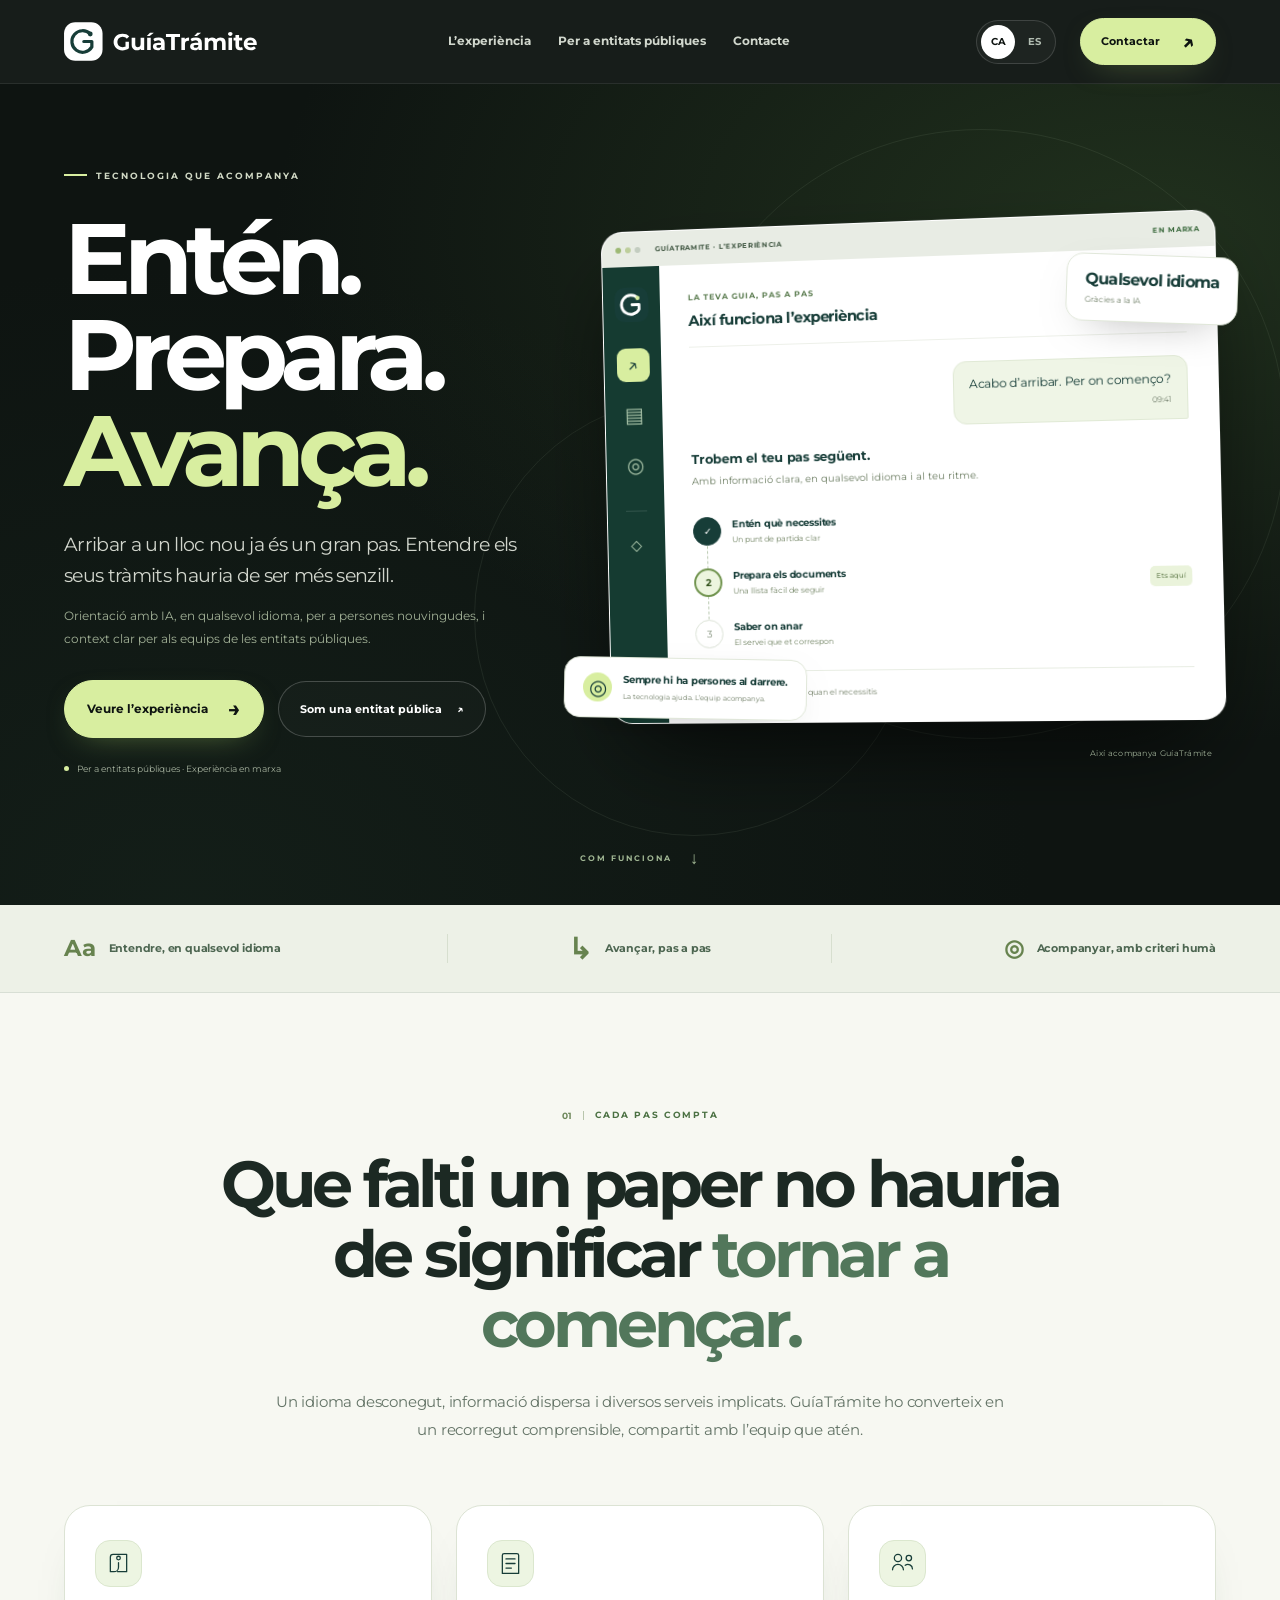
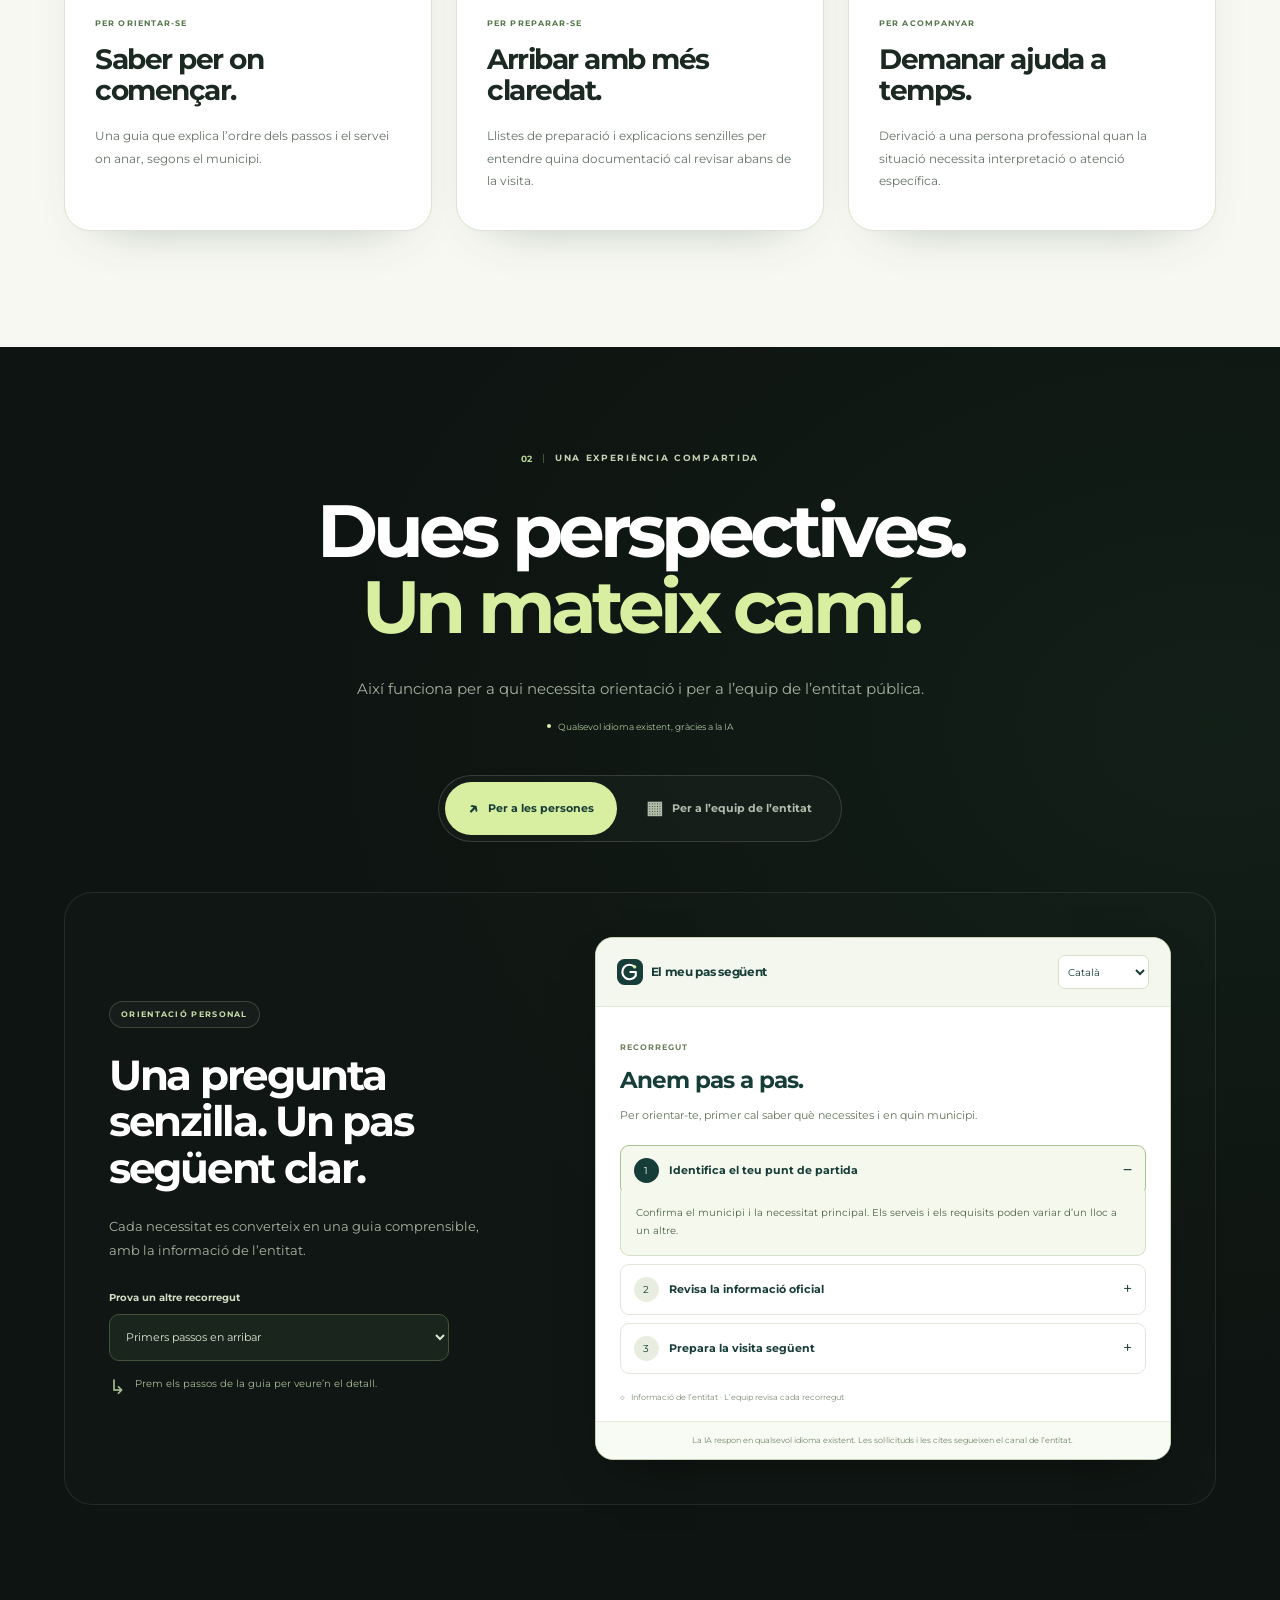
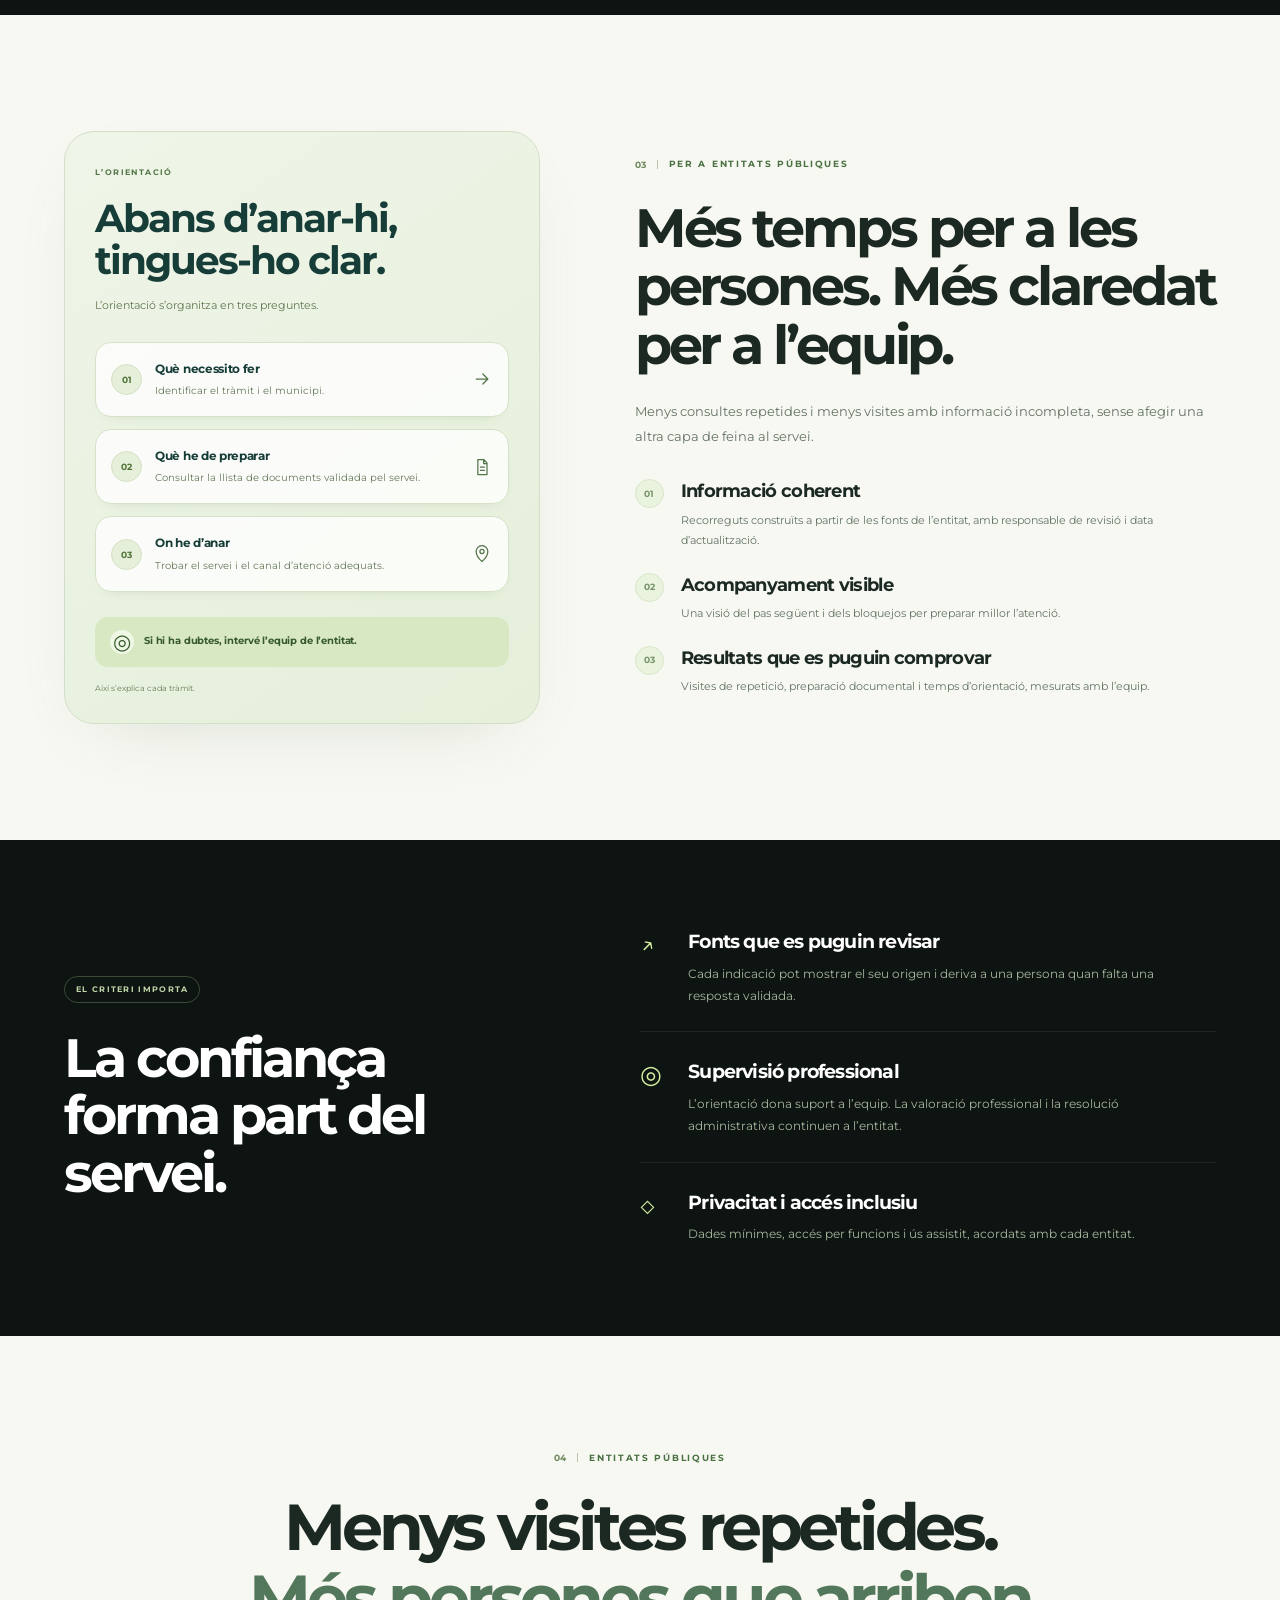
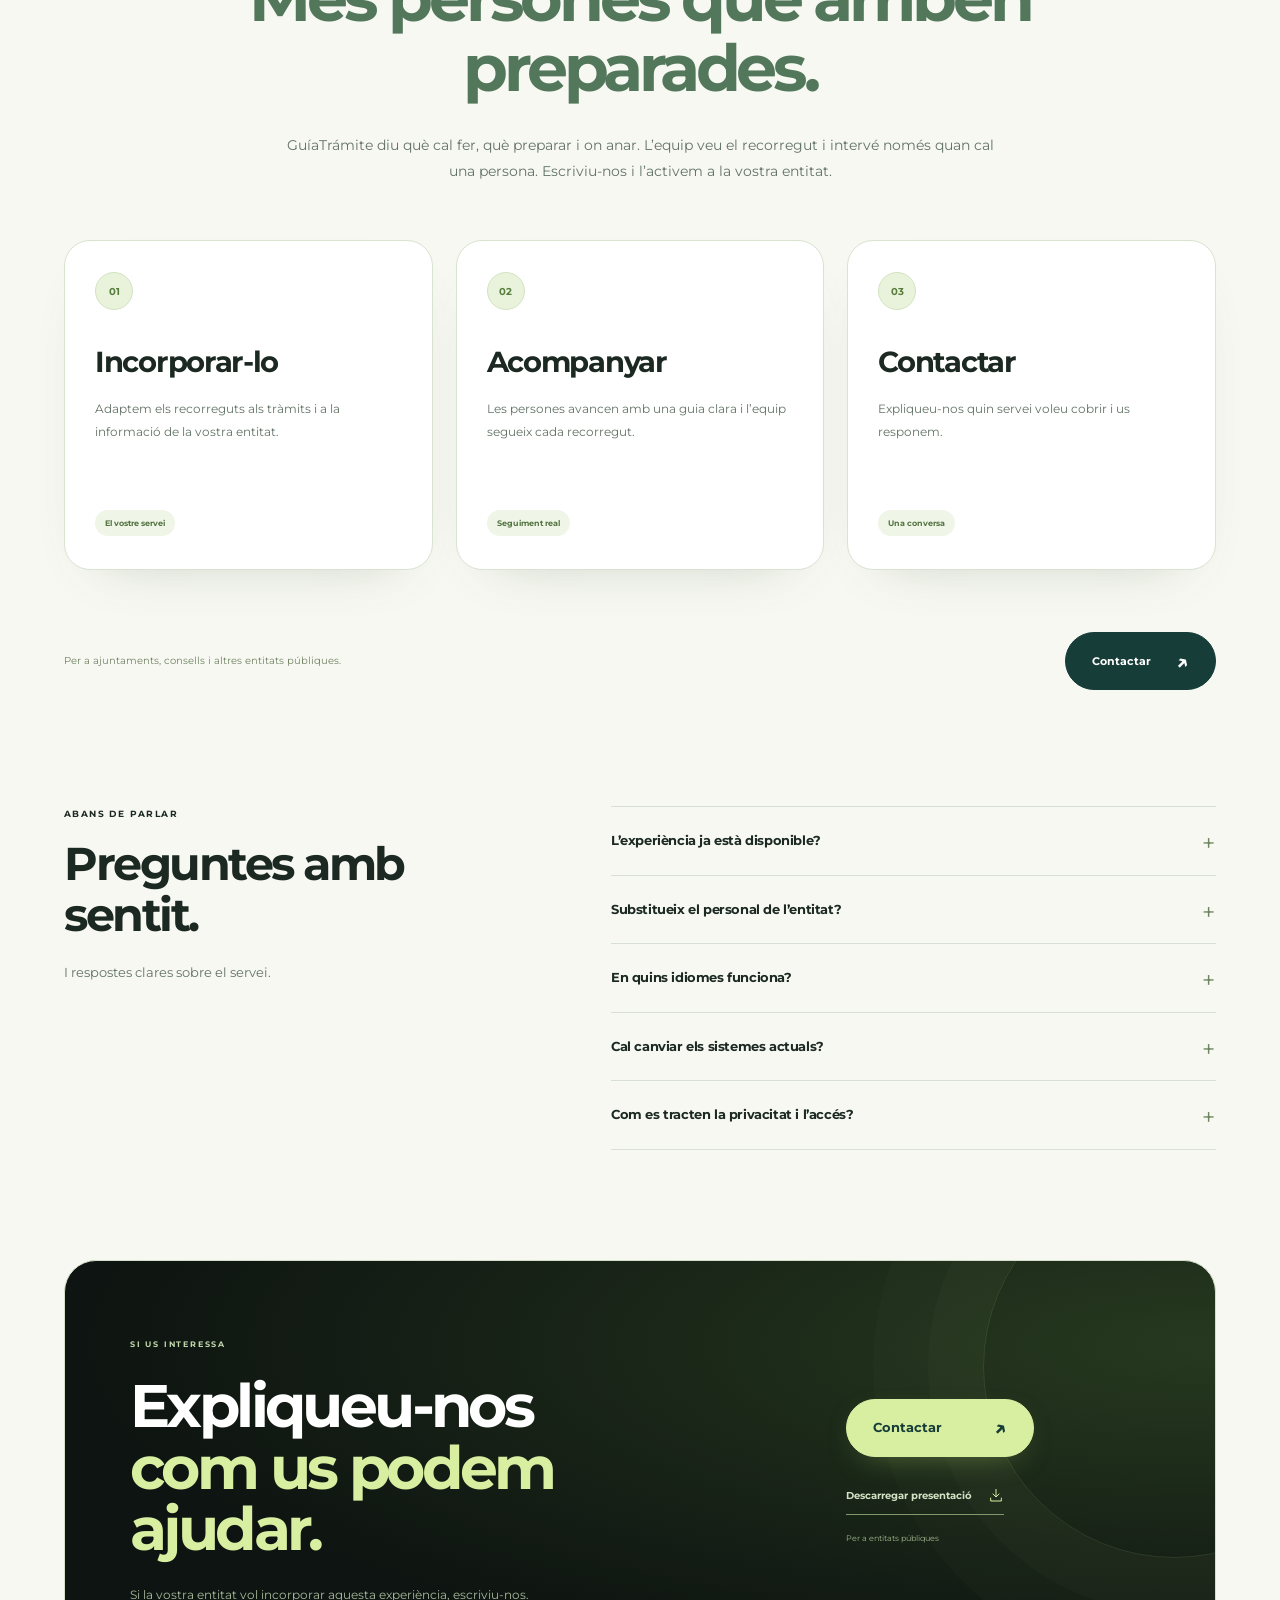
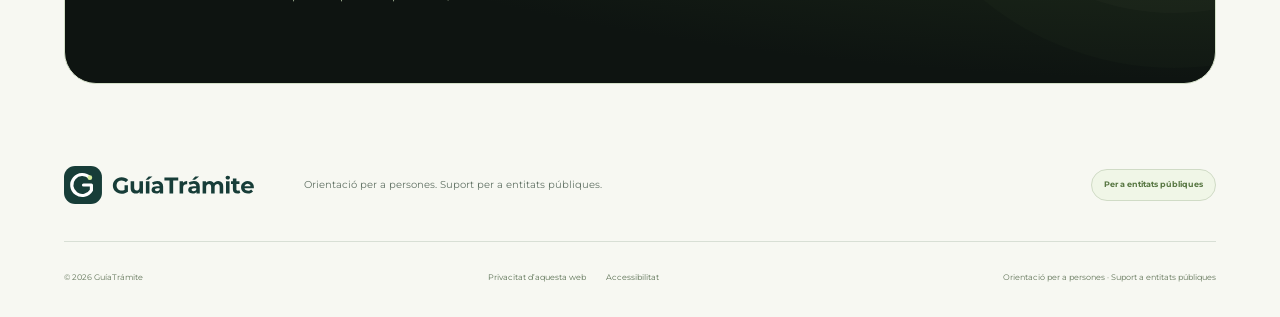
==== commit 000c7197: "Abre la web en catalán y ajusta el gris de la paleta." ====
--- a/web/index.html
+++ b/web/index.html
@@ -1,11 +1,11 @@
 <!doctype html>
-<html lang="es">
+<html lang="ca">
 <head>
   <meta charset="utf-8"><meta name="viewport" content="width=device-width,initial-scale=1">
   <meta name="theme-color" content="#0e1411">
-  <title>GuíaTrámite · Cada paso, más claro</title>
-  <meta name="description" content="GuíaTrámite orienta en cualquier idioma gracias a la IA y da a las entidades públicas el contexto para acompañar a las personas. Si os interesa, contactad con nosotros.">
-  <meta property="og:title" content="GuíaTrámite · Cada paso, más claro"><meta property="og:description" content="Orientación para personas. Apoyo para instituciones."><meta property="og:type" content="website"><meta property="og:image" content="/assets/social.png"><meta property="og:locale" content="es_ES"><meta name="twitter:card" content="summary_large_image">
+  <title>GuíaTrámite · Cada pas, més clar</title>
+  <meta name="description" content="GuíaTrámite orienta en qualsevol idioma gràcies a la IA i dona a les entitats públiques el context per acompanyar les persones. Si us interessa, contacteu amb nosaltres.">
+  <meta property="og:title" content="GuíaTrámite · Cada pas, més clar"><meta property="og:description" content="Orientació per a persones. Suport per a entitats públiques."><meta property="og:type" content="website"><meta property="og:image" content="/assets/social.png"><meta property="og:locale" content="ca_ES"><meta name="twitter:card" content="summary_large_image">
   <link rel="icon" href="assets/favicon.svg" type="image/svg+xml"><link rel="apple-touch-icon" href="assets/apple-touch-icon.png">
   <link rel="preload" href="assets/montserrat-regular.woff" as="font" type="font/woff" crossorigin><link rel="preload" href="assets/montserrat-bold.woff" as="font" type="font/woff" crossorigin>
   <link rel="stylesheet" href="styles.css"><link rel="stylesheet" href="reference.css"><script src="app.js" defer></script>
@@ -15,7 +15,7 @@
 <header class="header"><div class="nav wrap">
   <a href="#inicio" class="brand" aria-label="GuíaTrámite inicio"><img src="assets/logo-white.svg" alt="GuíaTrámite" width="230" height="54"></a>
   <nav class="desktop-nav" aria-label="Principal"><a href="#solucion" data-i18n="nav.solution">La experiencia</a><a href="#instituciones" data-i18n="nav.town">Para entidades públicas</a><a href="#contacto" data-i18n="nav.pilot">Contacto</a></nav>
-  <div class="nav-actions"><div class="locale" role="group" aria-label="Idioma"><button data-lang="es" aria-pressed="true">ES</button><span>/</span><button data-lang="ca" aria-pressed="false">CA</button></div><a class="btn small nav-cta" href="#contacto"><span data-i18n="nav.demo">Contactar</span><span aria-hidden="true">↗</span></a><button class="menu-toggle" aria-expanded="false" aria-controls="mobile-nav" aria-label="Abrir menú"><svg viewBox="0 0 24 24" aria-hidden="true"><path d="M4 7h16M4 12h16M4 17h16"/></svg></button></div>
+  <div class="nav-actions"><div class="locale" role="group" aria-label="Idioma"><button data-lang="ca" aria-pressed="true">CA</button><span>/</span><button data-lang="es" aria-pressed="false">ES</button></div><a class="btn small nav-cta" href="#contacto"><span data-i18n="nav.demo">Contactar</span><span aria-hidden="true">↗</span></a><button class="menu-toggle" aria-expanded="false" aria-controls="mobile-nav" aria-label="Abrir menú"><svg viewBox="0 0 24 24" aria-hidden="true"><path d="M4 7h16M4 12h16M4 17h16"/></svg></button></div>
 </div><nav id="mobile-nav" class="mobile-nav" aria-label="Menú móvil" hidden><a href="#solucion" data-i18n="nav.solution">La experiencia</a><a href="#instituciones" data-i18n="nav.town">Para entidades públicas</a><a href="#contacto" data-i18n="nav.pilot">Contacto</a><a href="#contacto" data-i18n="nav.demo">Contactar</a></nav></header>
 <main id="contenido">
 <section class="hero-stage" id="inicio"><div class="hero wrap">
--- a/web/styles.css
+++ b/web/styles.css
@@ -1,5 +1,5 @@
 @font-face{font-family:Guide;src:url('assets/guide-regular.woff') format('woff');font-weight:400;font-display:swap}@font-face{font-family:Guide;src:url('assets/guide-bold.woff') format('woff');font-weight:600 900;font-display:swap}
-:root{--ink:#173d38;--text:#24413b;--muted:#5f7069;--paper:#f7f8f2;--lime:#d8eea0;--line:#d8dfd5;--white:#fff;--sage:#eaf0e5;--radius:18px}*{box-sizing:border-box}html{scroll-behavior:smooth;scroll-padding-top:100px}body{margin:0;background:var(--paper);color:var(--ink);font-family:Guide,Arial,sans-serif;font-size:17px;line-height:1.5;-webkit-font-smoothing:antialiased}a{color:inherit;text-decoration:none}button,input,select{font:inherit}button,a,input,select,summary{-webkit-tap-highlight-color:transparent}button{cursor:pointer}button:disabled{cursor:default}a:focus-visible,button:focus-visible,summary:focus-visible,input:focus-visible,select:focus-visible{outline:3px solid #4c7631;outline-offset:5px}button{color:inherit}button,select,input{border-radius:0}img{display:block;max-width:100%;height:auto}h1,h2,h3,h4,p{margin:0}h1,h2,h3,h4{font-weight:700}h1{font-size:clamp(48px,5.5vw,78px);line-height:1.035;letter-spacing:-3.3px}h2{font-size:clamp(36px,3.8vw,51px);line-height:1.1;letter-spacing:-1.8px}h3{font-size:24px;line-height:1.2;letter-spacing:-.5px}.wrap{width:calc(100% - 112px);max-width:1280px;margin:0 auto}.header{position:sticky;top:0;background:rgba(247,248,242,.96);border-bottom:1px solid rgba(216,223,213,.7);z-index:30;backdrop-filter:blur(15px)}.nav{height:92px;display:flex;align-items:center;justify-content:space-between;gap:30px}.brand{display:inline-flex;align-items:center;flex-shrink:0}.brand img{width:210px}.desktop-nav{display:flex;gap:30px;font-size:15px}.desktop-nav a{padding:10px 0}.desktop-nav a:hover{color:#528141}.nav-actions{display:flex;align-items:center;gap:26px}.locale{display:flex;gap:8px;align-items:center;font-size:13px}.locale span{color:#adb6aa}.locale button{padding:7px 3px;background:none;border:0;color:var(--muted);min-height:44px}.locale button[aria-pressed=true]{font-weight:700;color:var(--ink)}.btn{display:inline-flex;align-items:center;justify-content:center;gap:26px;background:var(--ink);color:white;min-height:57px;padding:15px 24px;border-radius:8px;border:1px solid var(--ink);font-size:16px;font-weight:700;transition:background .15s,transform .15s}.btn:hover{background:#28574a;transform:translateY(-2px)}.btn span:last-child{font-size:22px;line-height:1}.btn.small{min-height:45px;padding:10px 17px;font-size:14px;gap:23px}.menu-toggle{display:none;background:none;border:0;width:44px;height:44px;padding:9px}.menu-toggle svg{stroke:var(--ink);stroke-width:1.5;fill:none}.mobile-nav[hidden]{display:none}.skip{position:fixed;top:-100px;left:15px;z-index:100;background:var(--ink);color:white;padding:12px 20px}.skip:focus{top:10px}.hero{display:grid;grid-template-columns:1.04fr 1fr;gap:40px;align-items:center;padding-top:78px;padding-bottom:76px;min-height:735px}.eyebrow{display:flex;align-items:center;gap:9px;font-size:12px;font-weight:700;letter-spacing:1.8px;margin-bottom:25px}.status-dot{width:7px;height:7px;border-radius:50%;background:#478956;box-shadow:0 0 0 4px #e5eddb}.highlight{position:relative;white-space:nowrap;z-index:0}.highlight:after{content:"";position:absolute;left:0;right:0;bottom:4px;height:.22em;background:var(--lime);z-index:-1;transform:rotate(-1.2deg)}.hero-description{font-size:22px;line-height:1.4;max-width:485px;margin-top:29px;color:#38534b}.hero-detail{font-size:17px;line-height:1.55;max-width:470px;margin-top:15px;color:var(--muted)}.hero-actions{display:flex;gap:25px;align-items:center;flex-wrap:wrap;margin-top:32px}.text-link{display:inline-flex;gap:12px;align-items:center;font-size:15px;font-weight:700;border-bottom:1px solid #bac6b7;padding:8px 0}.text-link:hover{border-color:var(--ink)}.project-status{font-size:12px;color:var(--muted);display:flex;gap:8px;align-items:center;margin-top:25px}.tiny-outline{width:7px;height:7px;border:1px solid var(--muted);border-radius:50%;flex-shrink:0}.hero-visual{position:relative;padding:42px 21px 43px 25px;min-width:0}.visual-dots{position:absolute;inset:0;background-image:radial-gradient(#cad4c5 1px,transparent 1px);background-size:18px 18px;opacity:.7;mask-image:linear-gradient(70deg,transparent,#000)}.orbit{position:absolute;width:340px;height:340px;right:-8px;top:45px;border-radius:50%;background:var(--lime);opacity:.54}.journey-card{position:relative;background:#fff;border:1px solid #e4e9de;border-radius:20px;padding:24px;box-shadow:0 18px 70px -35px #4a665c63;transform:rotate(-1.7deg);width:100%;max-width:460px;margin:auto;z-index:2}.journey-heading{display:flex;align-items:center;gap:10px;padding-bottom:20px;border-bottom:1px solid #edf0e9}.journey-heading strong{display:block;font-size:15px}.journey-heading span{display:block;font-size:11px;color:var(--muted);margin-top:2px}.journey-heading .card-status{margin-left:auto;width:7px;height:7px;border-radius:50%;background:#88a96c}.user-message{background:var(--sage);width:max-content;max-width:86%;border-radius:13px 13px 2px 13px;margin:22px 0 18px auto;padding:13px 17px;font-size:14px;line-height:1.45;display:flex;flex-direction:column}.bubble-time{font-size:9px;text-align:right;color:#75816f;margin-top:5px}.guide-message strong{font-size:15px}.guide-message p{font-size:12px;color:var(--muted);margin:6px 0 17px}.journey-route{display:flex;flex-direction:column;gap:5px;position:relative}.journey-route:before{content:"";position:absolute;top:25px;bottom:25px;left:15px;border-left:1px dashed #b8c8af}.route-item{position:relative;display:flex;align-items:center;gap:11px;padding:11px 0}.step-mark{width:31px;height:31px;display:flex;align-items:center;justify-content:center;border:1px solid #dbe2d6;border-radius:50%;background:white;font-size:12px;flex-shrink:0;color:#83917c}.step-mark.completed{background:var(--ink);border-color:var(--ink);color:white}.step-mark.active{border:2px solid var(--ink);color:var(--ink);background:#eff6df;font-weight:700}.route-item strong{display:block;font-size:13px}.route-item small{font-size:11px;display:block;color:var(--muted);margin-top:2px}.here{margin-left:auto;background:#edf3e2;border-radius:4px;font-size:9px;padding:3px 6px;white-space:nowrap}.card-footer{display:flex;align-items:center;gap:7px;border-top:1px solid #e8ede3;margin-top:12px;padding-top:14px;color:var(--muted);font-size:10px}.shield-icon{font-size:18px;line-height:1}.language-float{position:absolute;z-index:3;right:0;top:8px;background:#fff;border:1px solid #e2e8da;border-radius:9px;box-shadow:0 6px 22px -15px #47654c66;padding:11px 16px;display:flex;align-items:center;gap:14px;font-size:13px;transform:rotate(3deg)}.mini-globe{font-size:22px}.language-float span:nth-last-child(2){font-family:Arial,sans-serif;font-size:14px}.human-float{display:flex;align-items:center;gap:10px;position:absolute;left:-5px;bottom:18px;z-index:4;background:var(--ink);border-radius:10px;color:#fff;padding:16px 22px;transform:rotate(2deg);box-shadow:0 9px 25px -18px #143a38}.human-float strong{display:block;font-size:12px}.human-float div>span{display:block;font-size:10px;color:#c0d3c6;margin-top:3px}.people-symbol{position:relative;width:33px;height:31px;display:flex;align-items:end}.people-symbol span{position:relative;width:17px;height:15px;border:1.5px solid var(--lime);border-radius:10px 10px 2px 2px;margin-right:-1px}.people-symbol span:before{content:"";position:absolute;top:-11px;left:4px;border:1.5px solid var(--lime);width:7px;height:7px;border-radius:50%}.people-symbol span:last-child{transform:scale(.8);opacity:.65}.visual-caption{position:absolute;right:20px;bottom:-7px;font-size:10px;letter-spacing:.2px;color:#7a8775}.promise-strip{border-top:1px solid var(--line);border-bottom:1px solid var(--line);background:#eff3e9}.promise-grid{display:grid;grid-template-columns:repeat(3,1fr);padding:25px 0}.promise-grid>div{display:flex;align-items:center;justify-content:center;gap:14px;font-size:15px;border-right:1px solid #d7dfcf}.promise-grid>div:first-child{justify-content:flex-start}.promise-grid>div:last-child{border:0;justify-content:flex-end}.promise-icon{font-size:24px;font-weight:700;line-height:1;color:#4f715d}.route-small{font-size:31px}.section{padding-top:112px;padding-bottom:112px}.section-kicker{display:flex;gap:13px;align-items:center;font-size:11px;letter-spacing:1.6px;font-weight:700;margin-bottom:27px}.section-number{display:flex;align-items:center;justify-content:center;width:26px;height:26px;border:1px solid #c4d0bc;border-radius:50%;font-size:10px;letter-spacing:0}.problem-intro{display:grid;grid-template-columns:1.25fr 1fr;gap:90px;align-items:center}.problem-intro h2{max-width:630px}.muted{color:#8a9a86}.problem-intro>p{color:var(--muted);font-size:18px;line-height:1.65}.benefits{margin-top:62px;display:grid;grid-template-columns:repeat(3,1fr);gap:38px}.benefits article{padding:0 30px 0 0;border-right:1px solid var(--line)}.benefits article:last-child{border:0}.benefit-icon{display:flex;align-items:center;justify-content:center;width:52px;height:52px;background:#ebf0e2;border:1px solid #dfe7d5;border-radius:14px;margin-bottom:23px}.benefit-icon svg{width:31px;height:31px;fill:none;stroke:var(--ink);stroke-width:1.4;stroke-linecap:round;stroke-linejoin:round}.micro{display:block;font-size:10px;letter-spacing:1.3px;font-weight:700}.benefits .micro{color:#718568;margin-bottom:13px}.benefits h3{font-size:24px;margin-bottom:14px}.benefits p{font-size:16px;line-height:1.65;color:var(--muted)}.demo-section{background:#eaf0e5;padding:90px 0 95px}.demo-top{display:flex;justify-content:space-between;align-items:end;gap:60px}.demo-intro{max-width:420px;align-self:end;padding-bottom:4px}.demo-intro p{font-size:18px;line-height:1.6;color:#556d5c}.demo-notice{display:flex;gap:7px;align-items:center;font-size:11px;color:#51694e;margin-top:15px}.demo-notice>span:first-child{width:5px;height:5px;border-radius:50%;background:#6d9151;flex-shrink:0}.demo-tabs{display:flex;gap:10px;border-bottom:1px solid #c9d6c2;margin-top:42px}.demo-tabs button{display:flex;align-items:center;gap:9px;background:none;border:none;border-bottom:3px solid transparent;padding:17px 20px 16px;font-size:15px;position:relative;bottom:-1px}.demo-tabs button[aria-selected=true]{border-bottom-color:var(--ink);font-weight:700}.tab-symbol{font-size:21px}.demo-panel{display:grid;grid-template-columns:.9fr 1.1fr;gap:78px;align-items:center;padding-top:43px}.demo-panel[hidden]{display:none}.pill{display:inline-block;font-size:10px;letter-spacing:1.2px;padding:6px 10px;border-radius:5px;font-weight:700}.pill.light{background:#dde7d5;color:#41603d}.demo-copy h3{font-size:35px;line-height:1.14;letter-spacing:-1.1px;margin-top:18px}.demo-copy>p{color:#596e5e;font-size:16px;line-height:1.65;margin-top:18px}.scenario{margin-top:29px;max-width:345px}.scenario label{display:block;font-size:12px;font-weight:700;margin-bottom:8px}select{appearance:auto;background:#fff;color:var(--ink);border:1px solid #cbd5c5;min-height:47px;padding:9px 34px 9px 12px;font-size:14px;width:100%;border-radius:7px}.inline-note{display:flex;gap:9px;color:#687e62;font-size:12px;margin-top:14px}.inline-note>span{font-size:19px;line-height:1.1}.demo-app{background:#fff;border:1px solid #d2ddcb;border-radius:15px;box-shadow:0 15px 50px -38px #385b33;overflow:hidden;min-height:475px}.app-bar{padding:17px 21px;display:flex;align-items:center;justify-content:space-between;border-bottom:1px solid #e6ecdf;gap:12px}.app-bar>div{display:flex;align-items:center;gap:8px;font-size:14px}.app-bar select{min-height:34px;width:96px;padding:5px 5px;font-size:11px;border:1px solid #d4dfcc}.guide-body{padding:26px 25px 17px;min-height:371px}.guide-eyebrow{font-size:10px;letter-spacing:1px;color:#6c805d}.guide-body h4{font-size:22px;letter-spacing:-.4px;margin:7px 0 9px}.guide-body>p{font-size:13px;color:#63765b;line-height:1.5;margin-bottom:20px}.guide-step{display:flex;align-items:center;text-align:left;width:100%;gap:12px;border:1px solid #e1e7db;background:#fff;padding:12px 13px;border-radius:8px;margin-top:8px;font-size:13px;transition:background .2s}.guide-step:hover{background:#f3f7ed}.guide-step[aria-expanded=true]{border-color:#abc192;background:#f4f8ed}.guide-step>span:first-child{width:24px;height:24px;border-radius:50%;background:#e7eedf;display:flex;align-items:center;justify-content:center;font-size:11px;flex-shrink:0}.guide-step[aria-expanded=true]>span:first-child{background:var(--ink);color:#fff}.guide-step>span:last-child{margin-left:auto;font-size:16px}.guide-detail{background:#f4f8ed;border:1px solid #d3dfc7;border-top:0;border-radius:0 0 7px 7px;padding:10px 15px;font-size:12px;line-height:1.55;color:#50664a;margin-top:-4px}.guide-source{font-size:10px;margin-top:15px;color:#7b8c71;display:flex;gap:6px}.app-foot{font-size:10px;text-align:center;color:#738568;background:#f8faf4;padding:12px;border-top:1px solid #e4ebdd}.plain-checks{list-style:none;margin:23px 0 0;padding:0;font-size:14px;display:grid;gap:12px}.plain-checks li:before{content:'✓';color:#50723c;margin-right:10px}.demo-copy .small-note{font-size:12px;line-height:1.5}.team-app{background:#fff;border-radius:15px;border:1px solid #c9d6c2;overflow:hidden;min-height:475px}.team-top{background:var(--ink);color:white;display:flex;align-items:center;justify-content:space-between;padding:19px 20px;font-size:13px;gap:15px}.team-top>div{display:flex;align-items:center;gap:8px}.team-top>span{font-size:8px;letter-spacing:1px;color:#ccdec9}.team-dot{width:7px;height:7px;border-radius:50%;background:var(--lime)}.team-label{padding:23px 20px 15px;display:flex;justify-content:space-between;align-items:center;gap:15px}.team-label h4{font-size:15px}.team-label button{font-size:10px;min-height:34px;border:1px solid #cfd9c7;border-radius:5px;padding:5px 8px;background:#f3f7ee}.team-label button[aria-pressed=true]{background:var(--ink);color:#fff}.queue{padding:0 20px}.queue-row{display:grid;grid-template-columns:1fr auto;align-items:center;gap:10px;padding:12px;text-align:left;width:100%;border:0;border-top:1px solid #e2e8db;background:white}.queue-row[aria-pressed=true]{background:#f0f5e9;box-shadow:inset 3px 0 0 #7e9b62}.queue-row strong{display:block;font-size:12px}.queue-row small{font-size:10px;color:#718466}.queue-status{font-size:9px;padding:4px 7px;border-radius:4px;background:#e6efda;color:#546e3b}.queue-status.pending{color:#825e2a;background:#f8eddb}.case-detail{margin:15px 20px 18px;padding:13px;background:#f6f8f1;border:1px solid #dfe7d6;border-radius:7px;font-size:11px;color:#617456}.case-detail strong{display:block;color:var(--ink);margin-bottom:5px;font-size:12px}.team-bottom{padding:12px 20px;display:flex;align-items:center;justify-content:center;gap:8px;font-size:10px;color:#718364;border-top:1px solid #e2e8dc}.institutions{display:grid;grid-template-columns:.9fr 1.1fr;gap:100px;align-items:center}.institution-art{background:#e8eee0;border-radius:20px;overflow:hidden;position:relative;padding:33px 30px 35px;min-height:510px;display:flex;flex-direction:column;justify-content:space-between}.art-label{font-size:9px;letter-spacing:1.3px;color:#66805b;max-width:230px}.institution-art svg{width:calc(100% + 45px);margin-left:-38px;max-width:none;fill:#d3e4b9;overflow:visible}.art-path{fill:none;stroke:#aec59a;stroke-width:3}.institution-art .art-gate{fill:var(--ink)}.institution-art .art-door{fill:none;stroke:var(--lime);stroke-width:6;stroke-linecap:round;stroke-linejoin:round}.institution-art .art-point{fill:var(--lime)}.art-foot>span{font-size:14px;display:block;color:#61765a}.art-foot strong{font-size:21px;display:block;letter-spacing:-.5px;margin-top:5px}.institution-copy h2{font-size:43px;line-height:1.15}.section-description{font-size:17px;line-height:1.65;color:var(--muted);margin-top:20px}.town-points{display:grid;gap:20px;margin-top:31px}.town-points>div{display:flex;gap:18px}.town-points>div>span{font-size:11px;color:#779469;border:1px solid #cedac4;width:29px;height:29px;border-radius:50%;display:flex;align-items:center;justify-content:center;flex-shrink:0}.town-points h3{font-size:18px;letter-spacing:-.1px;margin:2px 0 6px}.town-points p{font-size:14px;line-height:1.6;color:var(--muted)}.trust-section{background:var(--ink);color:#fff;padding:70px 0}.trust-inner{display:grid;grid-template-columns:.85fr 1.15fr;gap:130px}.pill.outline{border:1px solid #587266;color:#d4e5c3;background:none}.trust-heading h2{font-size:40px;line-height:1.18;margin-top:25px}.trust-points{display:grid;gap:25px}.trust-points article{display:flex;gap:16px}.trust-points article>span{font-size:27px;line-height:1.15;color:var(--lime);min-width:25px}.trust-points h3{font-size:18px;letter-spacing:0;margin:0 0 6px}.trust-points p{font-size:14px;line-height:1.65;color:#b9cabe;max-width:470px}.pilot-heading{display:grid;grid-template-columns:1.2fr 1fr;gap:100px;align-items:end}.pilot-heading>p{font-size:17px;line-height:1.7;color:var(--muted)}.pilot-steps{display:grid;grid-template-columns:repeat(3,1fr);gap:35px;margin-top:55px}.pilot-steps article{border-top:1px solid #b7c6ac;padding-top:20px}.pilot-num{font-size:11px;color:#778d69;display:block;margin-bottom:22px}.pilot-steps h3{font-size:26px;margin-bottom:12px}.pilot-steps p{font-size:15px;line-height:1.65;color:var(--muted);max-width:345px;min-height:77px}.step-output{display:inline-flex;background:#ebf0e3;color:#526b43;font-size:11px;border-radius:4px;padding:6px 9px;margin-top:21px}.pilot-bottom{display:flex;justify-content:space-between;align-items:center;gap:70px;margin-top:42px;padding-top:27px;border-top:1px solid var(--line)}.pilot-bottom p{font-size:13px;color:#718365;max-width:460px}.pilot-bottom .btn{font-size:14px;flex-shrink:0}.faq-section{padding:0 0 95px;display:grid;grid-template-columns:.85fr 1.15fr;gap:110px}.faq-section h2{font-size:35px;margin-top:15px}.faq-section>div>p{font-size:16px;color:var(--muted);margin-top:15px}.faq-list details{border-top:1px solid var(--line)}.faq-list details:last-child{border-bottom:1px solid var(--line)}.faq-list summary{position:relative;font-size:16px;font-weight:700;padding:21px 32px 21px 0;cursor:pointer;list-style:none}.faq-list summary::-webkit-details-marker{display:none}.faq-list summary:after{content:'+';font-size:22px;font-weight:400;position:absolute;right:1px;top:15px;color:#6d865f}.faq-list details[open] summary:after{content:'−'}.faq-list details p{font-size:14px;line-height:1.7;color:var(--muted);padding:0 22px 22px 0}.closing{margin-bottom:80px}.closing-inner{background:var(--ink);border-radius:20px;padding:55px 58px;display:grid;grid-template-columns:1.2fr 1fr;gap:50px;align-items:center;position:relative;overflow:hidden;color:white}.closing-inner:after{content:"";width:280px;height:280px;position:absolute;right:-190px;top:-60px;border-radius:50%;border:1px solid #466959;box-shadow:0 0 0 32px #46695933,0 0 0 64px #46695922;pointer-events:none}.closing .micro{color:#c1d6ae;margin-bottom:20px}.closing h2{font-size:45px;line-height:1.08}.closing p{font-size:15px;color:#bfcebf;margin-top:22px}.closing-actions{display:flex;flex-direction:column;align-items:flex-start;justify-self:center;position:relative;z-index:1}.btn.cream{background:var(--lime);color:var(--ink);border-color:var(--lime);gap:65px}.btn.cream:hover{background:#e4f4bd}.download-link{display:flex;gap:15px;align-items:center;margin-top:20px;font-size:13px;border-bottom:1px solid #6a8270;padding:7px 0}.download-link svg{width:17px;height:17px;fill:none;stroke:#c6d9b7;stroke-width:1.5}.closing-note{font-size:10px;color:#afc3ae;margin-top:15px}.footer{padding-bottom:25px}.footer-main{display:flex;align-items:center;gap:45px;padding-bottom:35px}.footer-main>p{font-size:12px;color:var(--muted);line-height:1.55}.footer-status{margin-left:auto;font-size:11px;border:1px solid #d0dbc6;padding:6px 11px;border-radius:20px;color:#61785a}.footer-bottom{border-top:1px solid var(--line);display:flex;justify-content:space-between;align-items:center;padding-top:21px;font-size:10px;color:#78876e;gap:18px}.footer-bottom>div{display:flex;gap:20px}.footer-bottom button{background:none;border:0;padding:5px 0;font-size:10px;color:#5b7154}.footer-bottom button:hover{text-decoration:underline}dialog{border:1px solid #d3deca;border-radius:17px;padding:35px;max-width:540px;width:calc(100% - 32px);max-height:90dvh;overflow:auto;color:var(--ink);background:var(--paper);box-shadow:0 30px 150px #173d3844}dialog::backdrop{background:#142d286e;backdrop-filter:blur(4px)}.dialog-close{position:absolute;right:15px;top:10px;width:40px;height:40px;background:none;border:0;font-size:28px;font-weight:400;color:#68805d}dialog .pill{margin-bottom:17px}dialog h2{font-size:32px;letter-spacing:-.8px;padding-right:12px}dialog p{font-size:14px;line-height:1.6;color:var(--muted);margin-top:15px}dialog form{margin-top:22px}dialog label{display:block;font-size:12px;font-weight:700;margin:16px 0 7px}dialog input{display:block;width:100%;padding:12px;border:1px solid #c5d2bb;border-radius:6px;background:#fff;color:var(--ink);font-size:14px}dialog select{font-size:14px}.brief-output{font-size:12px;line-height:1.6;padding:13px;background:#edf2e4;border-radius:7px;margin:22px 0}dialog .btn{width:100%;font-size:14px;justify-content:space-between}#brief-result{font-size:12px;color:#42663a}#info-content p{font-size:14px}#info-content ul{font-size:14px;color:var(--muted);line-height:1.6;padding-left:20px}.noscript{background:#e8eddc;padding:20px;text-align:center;font-size:14px}
+:root{--ink:#173d38;--text:#24413b;--muted:#637366;--paper:#f7f8f2;--lime:#d8eea0;--line:#d8dfd5;--white:#fff;--sage:#eaf0e5;--radius:18px}*{box-sizing:border-box}html{scroll-behavior:smooth;scroll-padding-top:100px}body{margin:0;background:var(--paper);color:var(--ink);font-family:Guide,Arial,sans-serif;font-size:17px;line-height:1.5;-webkit-font-smoothing:antialiased}a{color:inherit;text-decoration:none}button,input,select{font:inherit}button,a,input,select,summary{-webkit-tap-highlight-color:transparent}button{cursor:pointer}button:disabled{cursor:default}a:focus-visible,button:focus-visible,summary:focus-visible,input:focus-visible,select:focus-visible{outline:3px solid #4c7631;outline-offset:5px}button{color:inherit}button,select,input{border-radius:0}img{display:block;max-width:100%;height:auto}h1,h2,h3,h4,p{margin:0}h1,h2,h3,h4{font-weight:700}h1{font-size:clamp(48px,5.5vw,78px);line-height:1.035;letter-spacing:-3.3px}h2{font-size:clamp(36px,3.8vw,51px);line-height:1.1;letter-spacing:-1.8px}h3{font-size:24px;line-height:1.2;letter-spacing:-.5px}.wrap{width:calc(100% - 112px);max-width:1280px;margin:0 auto}.header{position:sticky;top:0;background:rgba(247,248,242,.96);border-bottom:1px solid rgba(216,223,213,.7);z-index:30;backdrop-filter:blur(15px)}.nav{height:92px;display:flex;align-items:center;justify-content:space-between;gap:30px}.brand{display:inline-flex;align-items:center;flex-shrink:0}.brand img{width:210px}.desktop-nav{display:flex;gap:30px;font-size:15px}.desktop-nav a{padding:10px 0}.desktop-nav a:hover{color:#528141}.nav-actions{display:flex;align-items:center;gap:26px}.locale{display:flex;gap:8px;align-items:center;font-size:13px}.locale span{color:#adb6aa}.locale button{padding:7px 3px;background:none;border:0;color:var(--muted);min-height:44px}.locale button[aria-pressed=true]{font-weight:700;color:var(--ink)}.btn{display:inline-flex;align-items:center;justify-content:center;gap:26px;background:var(--ink);color:white;min-height:57px;padding:15px 24px;border-radius:8px;border:1px solid var(--ink);font-size:16px;font-weight:700;transition:background .15s,transform .15s}.btn:hover{background:#28574a;transform:translateY(-2px)}.btn span:last-child{font-size:22px;line-height:1}.btn.small{min-height:45px;padding:10px 17px;font-size:14px;gap:23px}.menu-toggle{display:none;background:none;border:0;width:44px;height:44px;padding:9px}.menu-toggle svg{stroke:var(--ink);stroke-width:1.5;fill:none}.mobile-nav[hidden]{display:none}.skip{position:fixed;top:-100px;left:15px;z-index:100;background:var(--ink);color:white;padding:12px 20px}.skip:focus{top:10px}.hero{display:grid;grid-template-columns:1.04fr 1fr;gap:40px;align-items:center;padding-top:78px;padding-bottom:76px;min-height:735px}.eyebrow{display:flex;align-items:center;gap:9px;font-size:12px;font-weight:700;letter-spacing:1.8px;margin-bottom:25px}.status-dot{width:7px;height:7px;border-radius:50%;background:#478956;box-shadow:0 0 0 4px #e5eddb}.highlight{position:relative;white-space:nowrap;z-index:0}.highlight:after{content:"";position:absolute;left:0;right:0;bottom:4px;height:.22em;background:var(--lime);z-index:-1;transform:rotate(-1.2deg)}.hero-description{font-size:22px;line-height:1.4;max-width:485px;margin-top:29px;color:#38534b}.hero-detail{font-size:17px;line-height:1.55;max-width:470px;margin-top:15px;color:var(--muted)}.hero-actions{display:flex;gap:25px;align-items:center;flex-wrap:wrap;margin-top:32px}.text-link{display:inline-flex;gap:12px;align-items:center;font-size:15px;font-weight:700;border-bottom:1px solid #bac6b7;padding:8px 0}.text-link:hover{border-color:var(--ink)}.project-status{font-size:12px;color:var(--muted);display:flex;gap:8px;align-items:center;margin-top:25px}.tiny-outline{width:7px;height:7px;border:1px solid var(--muted);border-radius:50%;flex-shrink:0}.hero-visual{position:relative;padding:42px 21px 43px 25px;min-width:0}.visual-dots{position:absolute;inset:0;background-image:radial-gradient(#cad4c5 1px,transparent 1px);background-size:18px 18px;opacity:.7;mask-image:linear-gradient(70deg,transparent,#000)}.orbit{position:absolute;width:340px;height:340px;right:-8px;top:45px;border-radius:50%;background:var(--lime);opacity:.54}.journey-card{position:relative;background:#fff;border:1px solid #e4e9de;border-radius:20px;padding:24px;box-shadow:0 18px 70px -35px #4a665c63;transform:rotate(-1.7deg);width:100%;max-width:460px;margin:auto;z-index:2}.journey-heading{display:flex;align-items:center;gap:10px;padding-bottom:20px;border-bottom:1px solid #edf0e9}.journey-heading strong{display:block;font-size:15px}.journey-heading span{display:block;font-size:11px;color:var(--muted);margin-top:2px}.journey-heading .card-status{margin-left:auto;width:7px;height:7px;border-radius:50%;background:#88a96c}.user-message{background:var(--sage);width:max-content;max-width:86%;border-radius:13px 13px 2px 13px;margin:22px 0 18px auto;padding:13px 17px;font-size:14px;line-height:1.45;display:flex;flex-direction:column}.bubble-time{font-size:9px;text-align:right;color:#75816f;margin-top:5px}.guide-message strong{font-size:15px}.guide-message p{font-size:12px;color:var(--muted);margin:6px 0 17px}.journey-route{display:flex;flex-direction:column;gap:5px;position:relative}.journey-route:before{content:"";position:absolute;top:25px;bottom:25px;left:15px;border-left:1px dashed #b8c8af}.route-item{position:relative;display:flex;align-items:center;gap:11px;padding:11px 0}.step-mark{width:31px;height:31px;display:flex;align-items:center;justify-content:center;border:1px solid #dbe2d6;border-radius:50%;background:white;font-size:12px;flex-shrink:0;color:#83917c}.step-mark.completed{background:var(--ink);border-color:var(--ink);color:white}.step-mark.active{border:2px solid var(--ink);color:var(--ink);background:#eff6df;font-weight:700}.route-item strong{display:block;font-size:13px}.route-item small{font-size:11px;display:block;color:var(--muted);margin-top:2px}.here{margin-left:auto;background:#edf3e2;border-radius:4px;font-size:9px;padding:3px 6px;white-space:nowrap}.card-footer{display:flex;align-items:center;gap:7px;border-top:1px solid #e8ede3;margin-top:12px;padding-top:14px;color:var(--muted);font-size:10px}.shield-icon{font-size:18px;line-height:1}.language-float{position:absolute;z-index:3;right:0;top:8px;background:#fff;border:1px solid #e2e8da;border-radius:9px;box-shadow:0 6px 22px -15px #47654c66;padding:11px 16px;display:flex;align-items:center;gap:14px;font-size:13px;transform:rotate(3deg)}.mini-globe{font-size:22px}.language-float span:nth-last-child(2){font-family:Arial,sans-serif;font-size:14px}.human-float{display:flex;align-items:center;gap:10px;position:absolute;left:-5px;bottom:18px;z-index:4;background:var(--ink);border-radius:10px;color:#fff;padding:16px 22px;transform:rotate(2deg);box-shadow:0 9px 25px -18px #143a38}.human-float strong{display:block;font-size:12px}.human-float div>span{display:block;font-size:10px;color:#c0d3c6;margin-top:3px}.people-symbol{position:relative;width:33px;height:31px;display:flex;align-items:end}.people-symbol span{position:relative;width:17px;height:15px;border:1.5px solid var(--lime);border-radius:10px 10px 2px 2px;margin-right:-1px}.people-symbol span:before{content:"";position:absolute;top:-11px;left:4px;border:1.5px solid var(--lime);width:7px;height:7px;border-radius:50%}.people-symbol span:last-child{transform:scale(.8);opacity:.65}.visual-caption{position:absolute;right:20px;bottom:-7px;font-size:10px;letter-spacing:.2px;color:#7a8775}.promise-strip{border-top:1px solid var(--line);border-bottom:1px solid var(--line);background:#eff3e9}.promise-grid{display:grid;grid-template-columns:repeat(3,1fr);padding:25px 0}.promise-grid>div{display:flex;align-items:center;justify-content:center;gap:14px;font-size:15px;border-right:1px solid #d7dfcf}.promise-grid>div:first-child{justify-content:flex-start}.promise-grid>div:last-child{border:0;justify-content:flex-end}.promise-icon{font-size:24px;font-weight:700;line-height:1;color:#4f715d}.route-small{font-size:31px}.section{padding-top:112px;padding-bottom:112px}.section-kicker{display:flex;gap:13px;align-items:center;font-size:11px;letter-spacing:1.6px;font-weight:700;margin-bottom:27px}.section-number{display:flex;align-items:center;justify-content:center;width:26px;height:26px;border:1px solid #c4d0bc;border-radius:50%;font-size:10px;letter-spacing:0}.problem-intro{display:grid;grid-template-columns:1.25fr 1fr;gap:90px;align-items:center}.problem-intro h2{max-width:630px}.muted{color:#8a9a86}.problem-intro>p{color:var(--muted);font-size:18px;line-height:1.65}.benefits{margin-top:62px;display:grid;grid-template-columns:repeat(3,1fr);gap:38px}.benefits article{padding:0 30px 0 0;border-right:1px solid var(--line)}.benefits article:last-child{border:0}.benefit-icon{display:flex;align-items:center;justify-content:center;width:52px;height:52px;background:#ebf0e2;border:1px solid #dfe7d5;border-radius:14px;margin-bottom:23px}.benefit-icon svg{width:31px;height:31px;fill:none;stroke:var(--ink);stroke-width:1.4;stroke-linecap:round;stroke-linejoin:round}.micro{display:block;font-size:10px;letter-spacing:1.3px;font-weight:700}.benefits .micro{color:#718568;margin-bottom:13px}.benefits h3{font-size:24px;margin-bottom:14px}.benefits p{font-size:16px;line-height:1.65;color:var(--muted)}.demo-section{background:#eaf0e5;padding:90px 0 95px}.demo-top{display:flex;justify-content:space-between;align-items:end;gap:60px}.demo-intro{max-width:420px;align-self:end;padding-bottom:4px}.demo-intro p{font-size:18px;line-height:1.6;color:#556d5c}.demo-notice{display:flex;gap:7px;align-items:center;font-size:11px;color:#51694e;margin-top:15px}.demo-notice>span:first-child{width:5px;height:5px;border-radius:50%;background:#6d9151;flex-shrink:0}.demo-tabs{display:flex;gap:10px;border-bottom:1px solid #c9d6c2;margin-top:42px}.demo-tabs button{display:flex;align-items:center;gap:9px;background:none;border:none;border-bottom:3px solid transparent;padding:17px 20px 16px;font-size:15px;position:relative;bottom:-1px}.demo-tabs button[aria-selected=true]{border-bottom-color:var(--ink);font-weight:700}.tab-symbol{font-size:21px}.demo-panel{display:grid;grid-template-columns:.9fr 1.1fr;gap:78px;align-items:center;padding-top:43px}.demo-panel[hidden]{display:none}.pill{display:inline-block;font-size:10px;letter-spacing:1.2px;padding:6px 10px;border-radius:5px;font-weight:700}.pill.light{background:#dde7d5;color:#41603d}.demo-copy h3{font-size:35px;line-height:1.14;letter-spacing:-1.1px;margin-top:18px}.demo-copy>p{color:#596e5e;font-size:16px;line-height:1.65;margin-top:18px}.scenario{margin-top:29px;max-width:345px}.scenario label{display:block;font-size:12px;font-weight:700;margin-bottom:8px}select{appearance:auto;background:#fff;color:var(--ink);border:1px solid #cbd5c5;min-height:47px;padding:9px 34px 9px 12px;font-size:14px;width:100%;border-radius:7px}.inline-note{display:flex;gap:9px;color:#687e62;font-size:12px;margin-top:14px}.inline-note>span{font-size:19px;line-height:1.1}.demo-app{background:#fff;border:1px solid #d2ddcb;border-radius:15px;box-shadow:0 15px 50px -38px #385b33;overflow:hidden;min-height:475px}.app-bar{padding:17px 21px;display:flex;align-items:center;justify-content:space-between;border-bottom:1px solid #e6ecdf;gap:12px}.app-bar>div{display:flex;align-items:center;gap:8px;font-size:14px}.app-bar select{min-height:34px;width:96px;padding:5px 5px;font-size:11px;border:1px solid #d4dfcc}.guide-body{padding:26px 25px 17px;min-height:371px}.guide-eyebrow{font-size:10px;letter-spacing:1px;color:#6c805d}.guide-body h4{font-size:22px;letter-spacing:-.4px;margin:7px 0 9px}.guide-body>p{font-size:13px;color:#63765b;line-height:1.5;margin-bottom:20px}.guide-step{display:flex;align-items:center;text-align:left;width:100%;gap:12px;border:1px solid #e1e7db;background:#fff;padding:12px 13px;border-radius:8px;margin-top:8px;font-size:13px;transition:background .2s}.guide-step:hover{background:#f3f7ed}.guide-step[aria-expanded=true]{border-color:#abc192;background:#f4f8ed}.guide-step>span:first-child{width:24px;height:24px;border-radius:50%;background:#e7eedf;display:flex;align-items:center;justify-content:center;font-size:11px;flex-shrink:0}.guide-step[aria-expanded=true]>span:first-child{background:var(--ink);color:#fff}.guide-step>span:last-child{margin-left:auto;font-size:16px}.guide-detail{background:#f4f8ed;border:1px solid #d3dfc7;border-top:0;border-radius:0 0 7px 7px;padding:10px 15px;font-size:12px;line-height:1.55;color:#50664a;margin-top:-4px}.guide-source{font-size:10px;margin-top:15px;color:#7b8c71;display:flex;gap:6px}.app-foot{font-size:10px;text-align:center;color:#738568;background:#f8faf4;padding:12px;border-top:1px solid #e4ebdd}.plain-checks{list-style:none;margin:23px 0 0;padding:0;font-size:14px;display:grid;gap:12px}.plain-checks li:before{content:'✓';color:#50723c;margin-right:10px}.demo-copy .small-note{font-size:12px;line-height:1.5}.team-app{background:#fff;border-radius:15px;border:1px solid #c9d6c2;overflow:hidden;min-height:475px}.team-top{background:var(--ink);color:white;display:flex;align-items:center;justify-content:space-between;padding:19px 20px;font-size:13px;gap:15px}.team-top>div{display:flex;align-items:center;gap:8px}.team-top>span{font-size:8px;letter-spacing:1px;color:#ccdec9}.team-dot{width:7px;height:7px;border-radius:50%;background:var(--lime)}.team-label{padding:23px 20px 15px;display:flex;justify-content:space-between;align-items:center;gap:15px}.team-label h4{font-size:15px}.team-label button{font-size:10px;min-height:34px;border:1px solid #cfd9c7;border-radius:5px;padding:5px 8px;background:#f3f7ee}.team-label button[aria-pressed=true]{background:var(--ink);color:#fff}.queue{padding:0 20px}.queue-row{display:grid;grid-template-columns:1fr auto;align-items:center;gap:10px;padding:12px;text-align:left;width:100%;border:0;border-top:1px solid #e2e8db;background:white}.queue-row[aria-pressed=true]{background:#f0f5e9;box-shadow:inset 3px 0 0 #7e9b62}.queue-row strong{display:block;font-size:12px}.queue-row small{font-size:10px;color:#718466}.queue-status{font-size:9px;padding:4px 7px;border-radius:4px;background:#e6efda;color:#546e3b}.queue-status.pending{color:#825e2a;background:#f8eddb}.case-detail{margin:15px 20px 18px;padding:13px;background:#f6f8f1;border:1px solid #dfe7d6;border-radius:7px;font-size:11px;color:#617456}.case-detail strong{display:block;color:var(--ink);margin-bottom:5px;font-size:12px}.team-bottom{padding:12px 20px;display:flex;align-items:center;justify-content:center;gap:8px;font-size:10px;color:#718364;border-top:1px solid #e2e8dc}.institutions{display:grid;grid-template-columns:.9fr 1.1fr;gap:100px;align-items:center}.institution-art{background:#e8eee0;border-radius:20px;overflow:hidden;position:relative;padding:33px 30px 35px;min-height:510px;display:flex;flex-direction:column;justify-content:space-between}.art-label{font-size:9px;letter-spacing:1.3px;color:#66805b;max-width:230px}.institution-art svg{width:calc(100% + 45px);margin-left:-38px;max-width:none;fill:#d3e4b9;overflow:visible}.art-path{fill:none;stroke:#aec59a;stroke-width:3}.institution-art .art-gate{fill:var(--ink)}.institution-art .art-door{fill:none;stroke:var(--lime);stroke-width:6;stroke-linecap:round;stroke-linejoin:round}.institution-art .art-point{fill:var(--lime)}.art-foot>span{font-size:14px;display:block;color:#61765a}.art-foot strong{font-size:21px;display:block;letter-spacing:-.5px;margin-top:5px}.institution-copy h2{font-size:43px;line-height:1.15}.section-description{font-size:17px;line-height:1.65;color:var(--muted);margin-top:20px}.town-points{display:grid;gap:20px;margin-top:31px}.town-points>div{display:flex;gap:18px}.town-points>div>span{font-size:11px;color:#779469;border:1px solid #cedac4;width:29px;height:29px;border-radius:50%;display:flex;align-items:center;justify-content:center;flex-shrink:0}.town-points h3{font-size:18px;letter-spacing:-.1px;margin:2px 0 6px}.town-points p{font-size:14px;line-height:1.6;color:var(--muted)}.trust-section{background:var(--ink);color:#fff;padding:70px 0}.trust-inner{display:grid;grid-template-columns:.85fr 1.15fr;gap:130px}.pill.outline{border:1px solid #587266;color:#d4e5c3;background:none}.trust-heading h2{font-size:40px;line-height:1.18;margin-top:25px}.trust-points{display:grid;gap:25px}.trust-points article{display:flex;gap:16px}.trust-points article>span{font-size:27px;line-height:1.15;color:var(--lime);min-width:25px}.trust-points h3{font-size:18px;letter-spacing:0;margin:0 0 6px}.trust-points p{font-size:14px;line-height:1.65;color:#b9cabe;max-width:470px}.pilot-heading{display:grid;grid-template-columns:1.2fr 1fr;gap:100px;align-items:end}.pilot-heading>p{font-size:17px;line-height:1.7;color:var(--muted)}.pilot-steps{display:grid;grid-template-columns:repeat(3,1fr);gap:35px;margin-top:55px}.pilot-steps article{border-top:1px solid #b7c6ac;padding-top:20px}.pilot-num{font-size:11px;color:#778d69;display:block;margin-bottom:22px}.pilot-steps h3{font-size:26px;margin-bottom:12px}.pilot-steps p{font-size:15px;line-height:1.65;color:var(--muted);max-width:345px;min-height:77px}.step-output{display:inline-flex;background:#ebf0e3;color:#526b43;font-size:11px;border-radius:4px;padding:6px 9px;margin-top:21px}.pilot-bottom{display:flex;justify-content:space-between;align-items:center;gap:70px;margin-top:42px;padding-top:27px;border-top:1px solid var(--line)}.pilot-bottom p{font-size:13px;color:#718365;max-width:460px}.pilot-bottom .btn{font-size:14px;flex-shrink:0}.faq-section{padding:0 0 95px;display:grid;grid-template-columns:.85fr 1.15fr;gap:110px}.faq-section h2{font-size:35px;margin-top:15px}.faq-section>div>p{font-size:16px;color:var(--muted);margin-top:15px}.faq-list details{border-top:1px solid var(--line)}.faq-list details:last-child{border-bottom:1px solid var(--line)}.faq-list summary{position:relative;font-size:16px;font-weight:700;padding:21px 32px 21px 0;cursor:pointer;list-style:none}.faq-list summary::-webkit-details-marker{display:none}.faq-list summary:after{content:'+';font-size:22px;font-weight:400;position:absolute;right:1px;top:15px;color:#6d865f}.faq-list details[open] summary:after{content:'−'}.faq-list details p{font-size:14px;line-height:1.7;color:var(--muted);padding:0 22px 22px 0}.closing{margin-bottom:80px}.closing-inner{background:var(--ink);border-radius:20px;padding:55px 58px;display:grid;grid-template-columns:1.2fr 1fr;gap:50px;align-items:center;position:relative;overflow:hidden;color:white}.closing-inner:after{content:"";width:280px;height:280px;position:absolute;right:-190px;top:-60px;border-radius:50%;border:1px solid #466959;box-shadow:0 0 0 32px #46695933,0 0 0 64px #46695922;pointer-events:none}.closing .micro{color:#c1d6ae;margin-bottom:20px}.closing h2{font-size:45px;line-height:1.08}.closing p{font-size:15px;color:#bfcebf;margin-top:22px}.closing-actions{display:flex;flex-direction:column;align-items:flex-start;justify-self:center;position:relative;z-index:1}.btn.cream{background:var(--lime);color:var(--ink);border-color:var(--lime);gap:65px}.btn.cream:hover{background:#e4f4bd}.download-link{display:flex;gap:15px;align-items:center;margin-top:20px;font-size:13px;border-bottom:1px solid #6a8270;padding:7px 0}.download-link svg{width:17px;height:17px;fill:none;stroke:#c6d9b7;stroke-width:1.5}.closing-note{font-size:10px;color:#afc3ae;margin-top:15px}.footer{padding-bottom:25px}.footer-main{display:flex;align-items:center;gap:45px;padding-bottom:35px}.footer-main>p{font-size:12px;color:var(--muted);line-height:1.55}.footer-status{margin-left:auto;font-size:11px;border:1px solid #d0dbc6;padding:6px 11px;border-radius:20px;color:#61785a}.footer-bottom{border-top:1px solid var(--line);display:flex;justify-content:space-between;align-items:center;padding-top:21px;font-size:10px;color:#78876e;gap:18px}.footer-bottom>div{display:flex;gap:20px}.footer-bottom button{background:none;border:0;padding:5px 0;font-size:10px;color:#5b7154}.footer-bottom button:hover{text-decoration:underline}dialog{border:1px solid #d3deca;border-radius:17px;padding:35px;max-width:540px;width:calc(100% - 32px);max-height:90dvh;overflow:auto;color:var(--ink);background:var(--paper);box-shadow:0 30px 150px #173d3844}dialog::backdrop{background:#142d286e;backdrop-filter:blur(4px)}.dialog-close{position:absolute;right:15px;top:10px;width:40px;height:40px;background:none;border:0;font-size:28px;font-weight:400;color:#68805d}dialog .pill{margin-bottom:17px}dialog h2{font-size:32px;letter-spacing:-.8px;padding-right:12px}dialog p{font-size:14px;line-height:1.6;color:var(--muted);margin-top:15px}dialog form{margin-top:22px}dialog label{display:block;font-size:12px;font-weight:700;margin:16px 0 7px}dialog input{display:block;width:100%;padding:12px;border:1px solid #c5d2bb;border-radius:6px;background:#fff;color:var(--ink);font-size:14px}dialog select{font-size:14px}.brief-output{font-size:12px;line-height:1.6;padding:13px;background:#edf2e4;border-radius:7px;margin:22px 0}dialog .btn{width:100%;font-size:14px;justify-content:space-between}#brief-result{font-size:12px;color:#42663a}#info-content p{font-size:14px}#info-content ul{font-size:14px;color:var(--muted);line-height:1.6;padding-left:20px}.noscript{background:#e8eddc;padding:20px;text-align:center;font-size:14px}
 @media(min-width:1450px){.hero{padding-top:90px;padding-bottom:95px;gap:70px}.hero-visual{padding-left:28px;padding-right:28px}.journey-card{max-width:460px}.hero h1{font-size:78px}}
 @media(max-width:1150px){.wrap{width:calc(100% - 64px)}.desktop-nav{gap:20px;font-size:14px}.brand img{width:187px}.nav-actions{gap:17px}.hero{gap:20px;min-height:665px;padding-top:65px;padding-bottom:65px}h1{font-size:60px;letter-spacing:-2.5px}.hero-description{font-size:21px}.hero-visual{padding:40px 10px}.journey-card{padding:20px}.human-float{left:0;padding:14px}.here{display:none}.hero-actions{gap:15px}.hero-actions .btn{font-size:14px;gap:15px;padding:14px 18px}.hero-actions .text-link{font-size:13px}.problem-intro{gap:55px}.demo-panel{gap:40px}.institutions{gap:55px}.institution-copy h2{font-size:39px}.trust-inner{gap:80px}.pilot-heading{gap:65px}.faq-section{gap:65px}.closing-inner{padding:45px;gap:40px}.closing h2{font-size:40px}.team-label h4{font-size:13px}.team-top{padding:16px}.team-top>span{font-size:7px}}
 @media(max-width:900px){.desktop-nav{display:none}.hero{grid-template-columns:1fr 1fr}.hero h1{font-size:51px;letter-spacing:-2px}.hero-description{font-size:19px}.hero-detail{font-size:15px}.hero-actions{align-items:flex-start;flex-direction:column;gap:13px}.hero-visual{padding:40px 0}.journey-card{padding:17px}.journey-heading strong{font-size:13px}.route-item strong{font-size:11px}.route-item small{font-size:10px}.guide-message strong{font-size:13px}.guide-message p{font-size:11px}.language-float{right:-7px;font-size:11px;gap:10px}.human-float{left:-17px;bottom:14px}.human-float strong{font-size:10px}.human-float div>span{font-size:9px}.project-status{font-size:10px}.promise-grid>div{font-size:12px;gap:9px}.problem-intro{grid-template-columns:1.2fr 1fr;gap:35px}.problem-intro h2{font-size:37px}.problem-intro p{font-size:16px}.benefits{gap:24px}.benefits article{padding-right:20px}.benefits h3{font-size:21px}.benefits p{font-size:14px}.section{padding-top:85px;padding-bottom:85px}.demo-top{gap:50px}.demo-intro{max-width:330px}.demo-intro p{font-size:16px}.demo-notice{font-size:10px}.demo-panel{grid-template-columns:.9fr 1.1fr;gap:30px}.demo-copy h3{font-size:29px}.demo-copy>p{font-size:14px}.demo-copy .pill{font-size:9px}.guide-body{padding:23px 17px 16px}.guide-body h4{font-size:20px}.guide-step{font-size:12px;padding:12px 10px}.app-bar{padding:16px}.app-bar>div{font-size:12px}.app-bar select{width:83px;font-size:10px}.institutions{gap:40px}.institution-copy h2{font-size:33px}.institution-art{min-height:470px;padding:25px}.art-foot strong{font-size:18px}.section-description{font-size:15px}.town-points h3{font-size:16px}.town-points p{font-size:13px}.trust-inner{gap:60px}.trust-heading h2{font-size:34px}.trust-points p{font-size:13px}.trust-points h3{font-size:16px}.pilot-heading{gap:40px}.pilot-heading h2{font-size:38px}.pilot-heading p{font-size:15px}.pilot-steps{gap:23px}.pilot-steps h3{font-size:23px}.pilot-steps p{font-size:14px;min-height:100px}.pilot-bottom{gap:40px}.pilot-bottom p{font-size:11px}.pilot-bottom .btn{font-size:12px;padding:13px 16px;gap:16px}.faq-section{gap:45px;padding-bottom:80px}.faq-section h2{font-size:30px}.faq-list summary{font-size:14px}.closing-inner{padding:38px 33px;gap:25px}.closing h2{font-size:36px}.closing p{font-size:13px}.closing-actions .btn{font-size:13px;gap:30px}.download-link{font-size:11px}.closing-note{font-size:9px}.footer-main{gap:30px}.footer-main .brand img{width:170px}.footer-bottom{flex-wrap:wrap}.footer-bottom>span:last-child{margin-left:auto}.team-top>div{font-size:11px}.team-top>span{font-size:6px}.team-label{padding:19px 14px 12px;gap:8px}.team-label h4{font-size:12px}.queue{padding:0 14px}.case-detail{margin-left:14px;margin-right:14px}.team-bottom{font-size:9px;padding:12px}}
--- a/web/reference.css
+++ b/web/reference.css
@@ -1,6 +1,6 @@
 @font-face{font-family:Montserrat;src:url('assets/montserrat-regular.woff') format('woff');font-weight:400;font-display:swap}
 @font-face{font-family:Montserrat;src:url('assets/montserrat-bold.woff') format('woff');font-weight:600 900;font-display:swap}
-:root{--dark:#0e1411;--text:#1c2923;--muted:#657368}
+:root{--dark:#0e1411;--text:#1c2923;--muted:#637366}
 body{font-family:Montserrat,Arial,sans-serif;color:var(--text);font-size:15px;line-height:1.7}
 h1,h2,h3,h4{font-weight:700}h2{font-size:clamp(42px,5.1vw,68px);line-height:1.08;letter-spacing:-.065em}h3{letter-spacing:-.045em}.wrap{width:calc(100% - 128px);max-width:1240px}.accent{color:var(--lime)}.muted{color:#52775b}.micro{font-size:9px;letter-spacing:1.4px}
 .header{background:rgba(14,20,17,.96);border-bottom:1px solid #ffffff14;backdrop-filter:blur(18px);color:#fff}.nav{height:83px;gap:28px}.brand img{width:198px}.desktop-nav{gap:27px;font-size:12px;font-weight:700;color:#d1d7cd}.desktop-nav a{padding:12px 0}.desktop-nav a:hover{color:var(--lime)}.nav-actions{gap:24px}.locale{gap:2px;padding:4px;border:1px solid #ffffff25;border-radius:40px;background:#ffffff08;font-size:10px}.locale>span{display:none}.locale button{border:0;background:none;color:#b2bdb2;min-width:34px;min-height:34px;border-radius:50%;padding:5px;font-size:10px;font-weight:700}.locale button[aria-pressed=true]{background:#fff;color:var(--dark)}
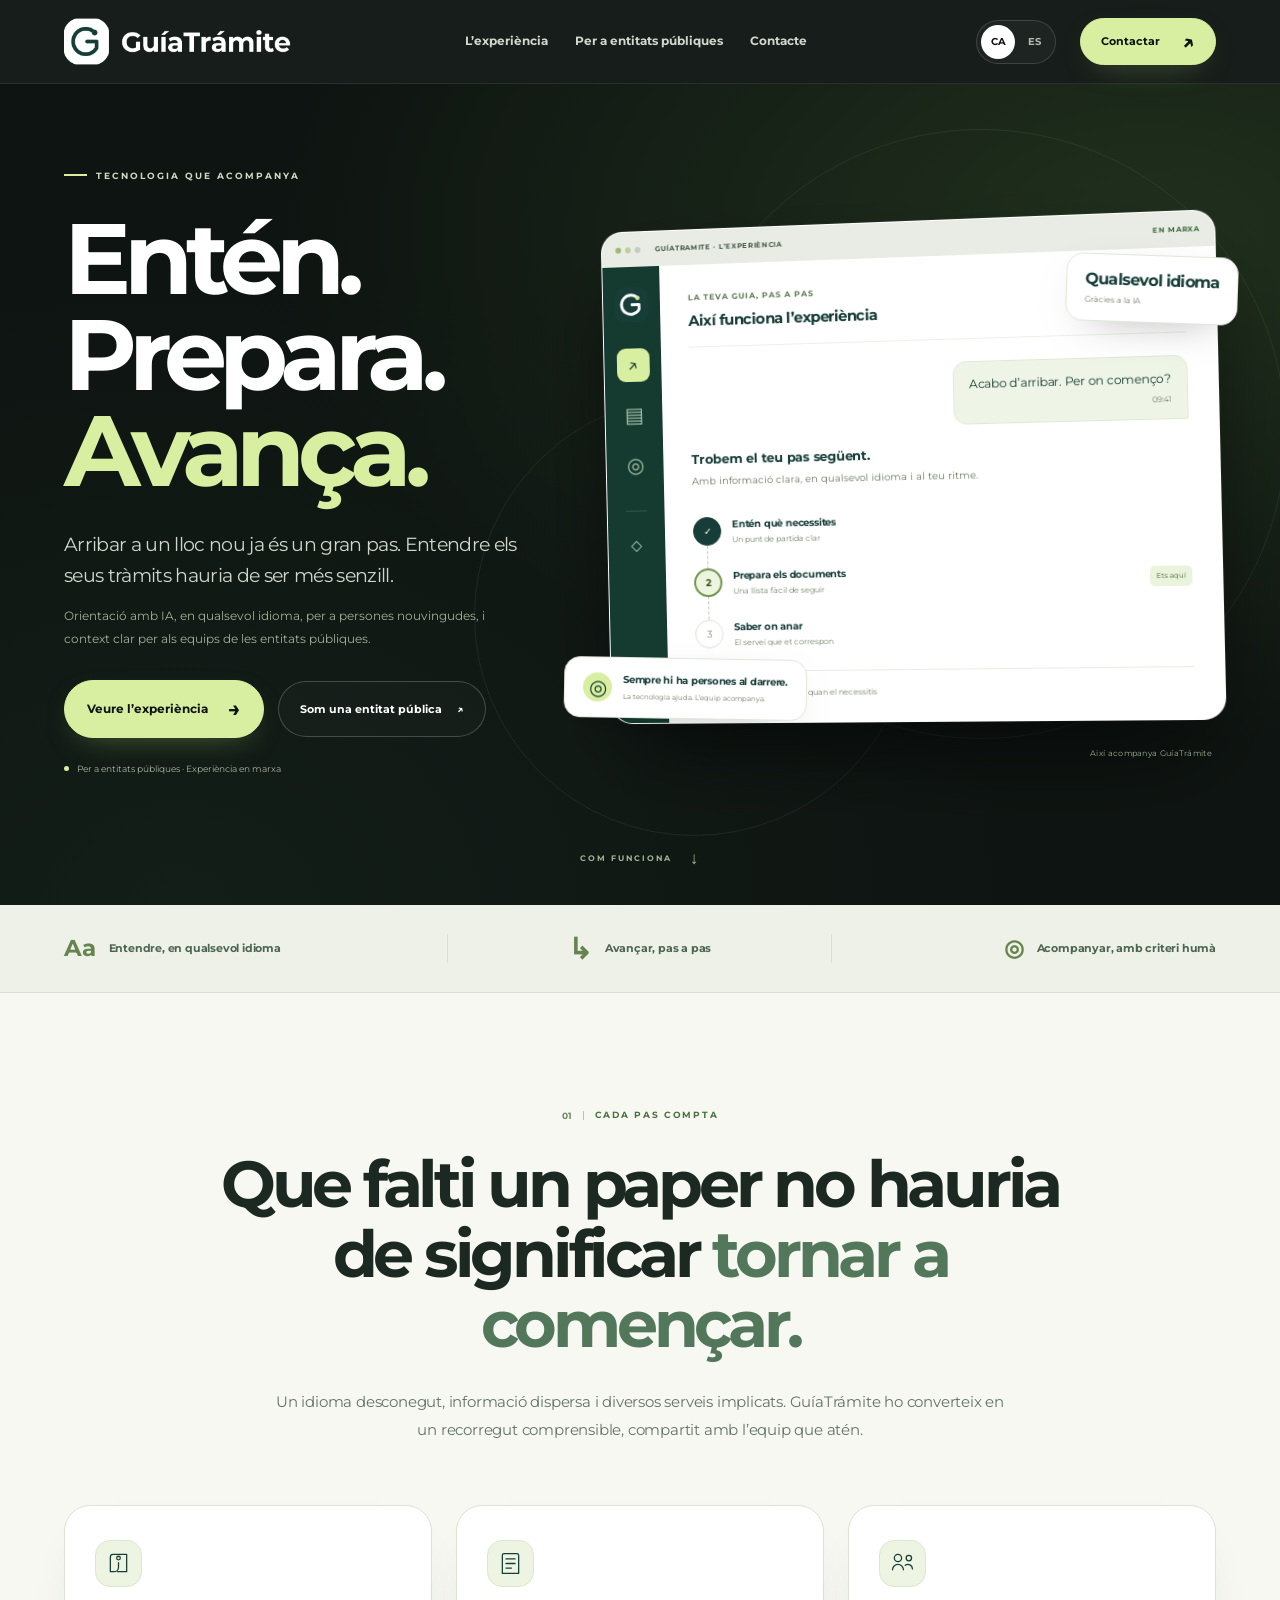
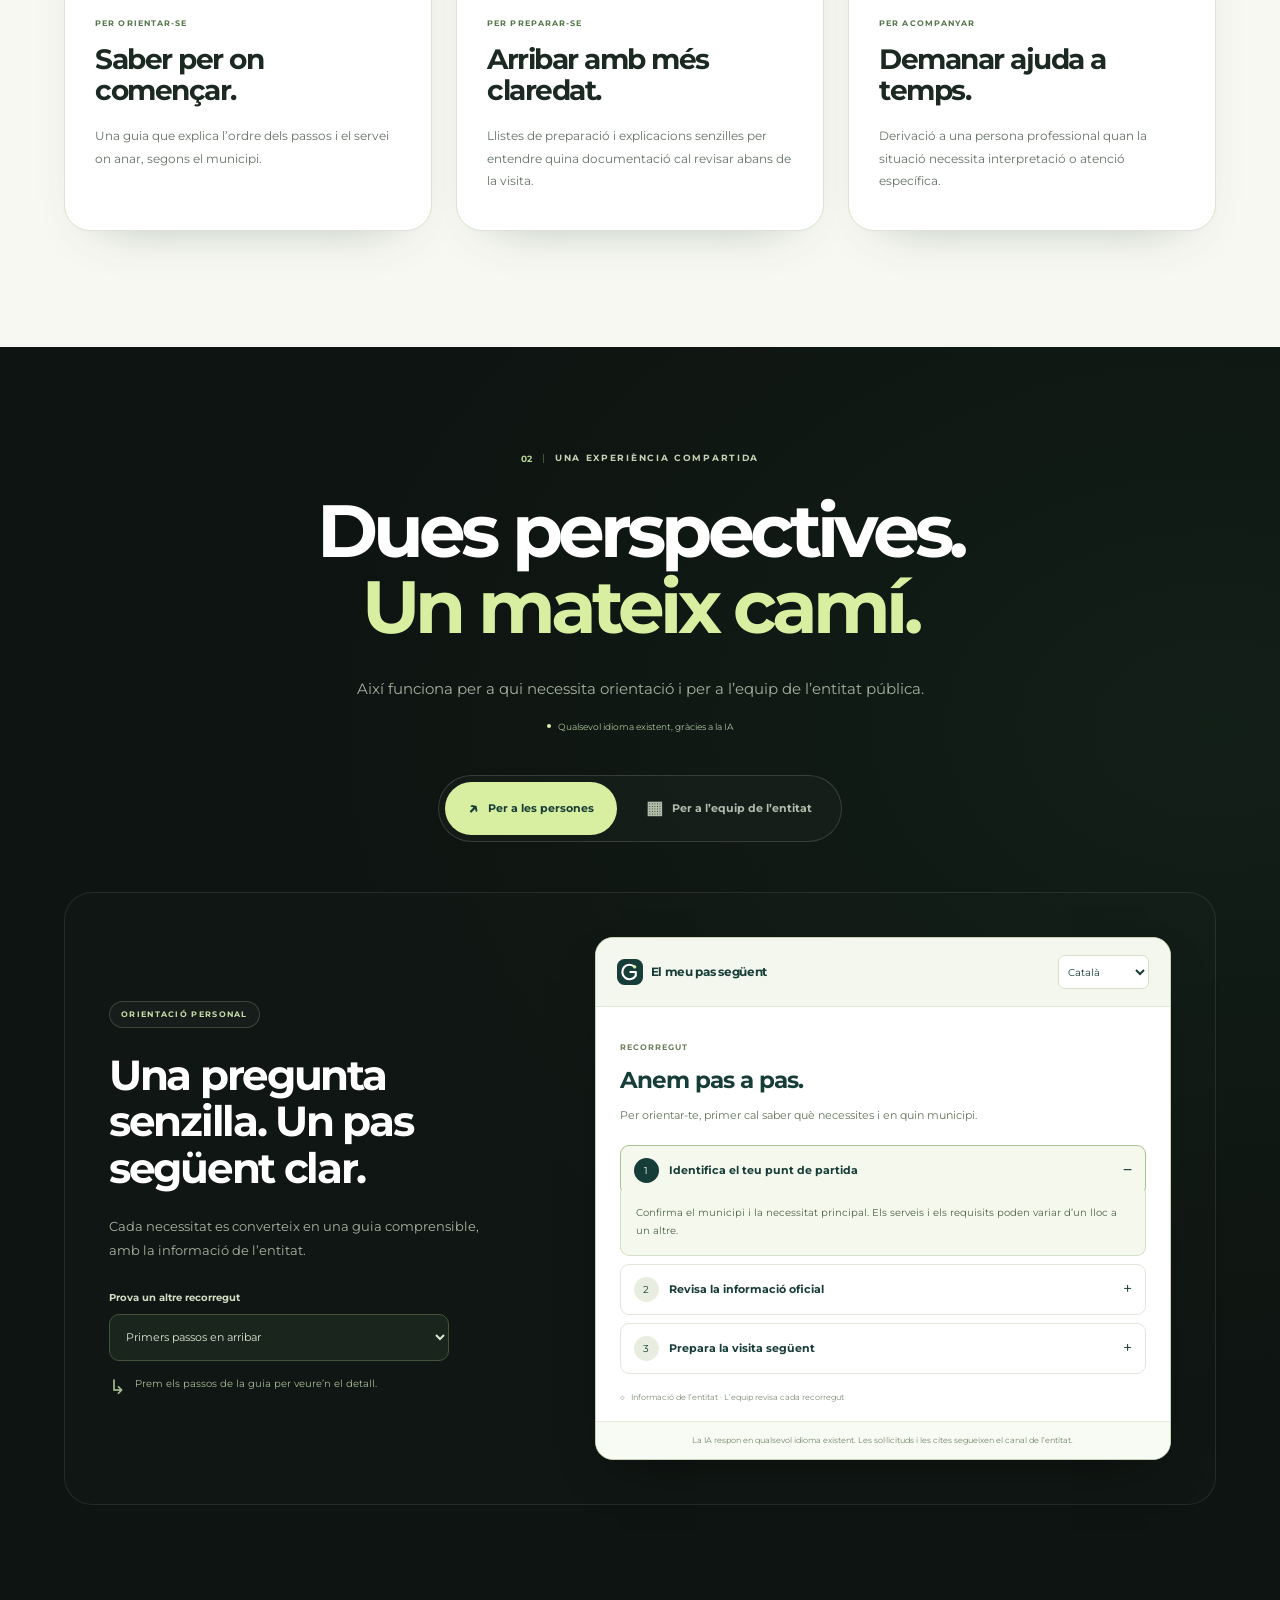
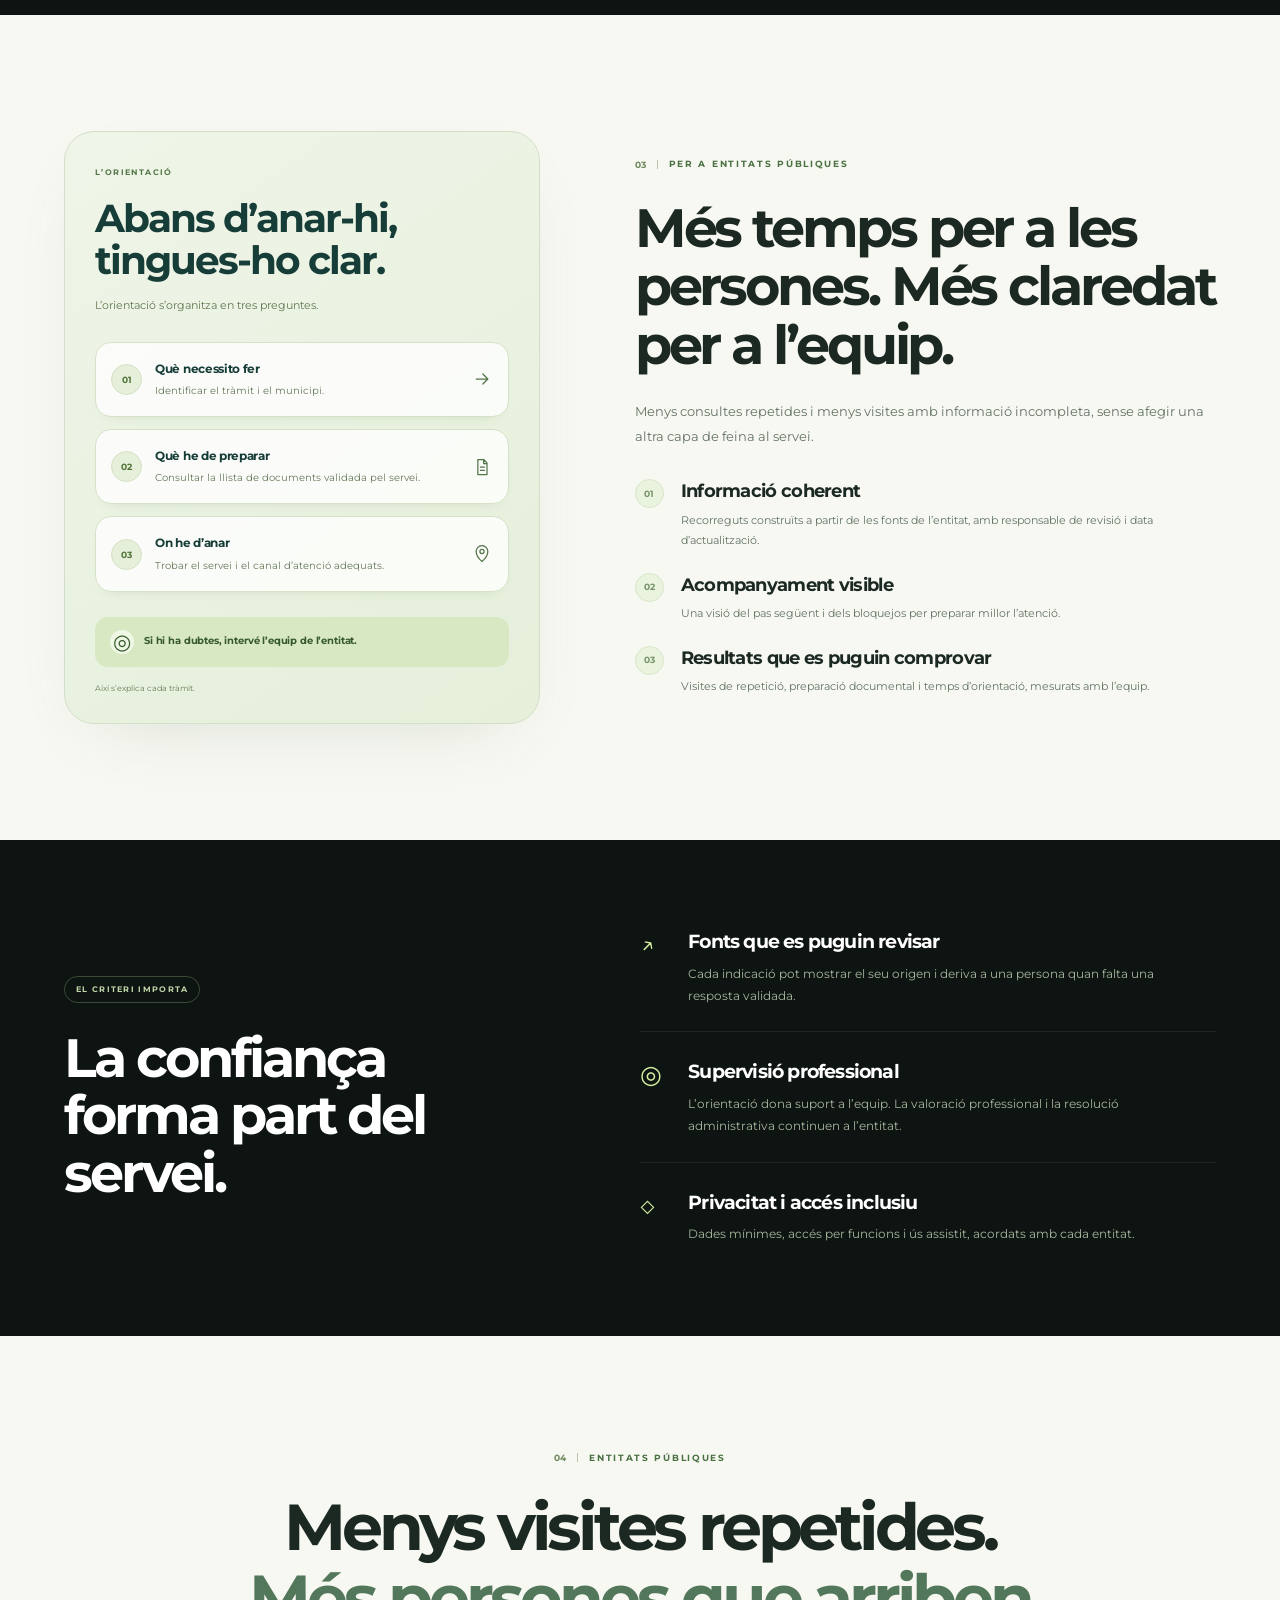
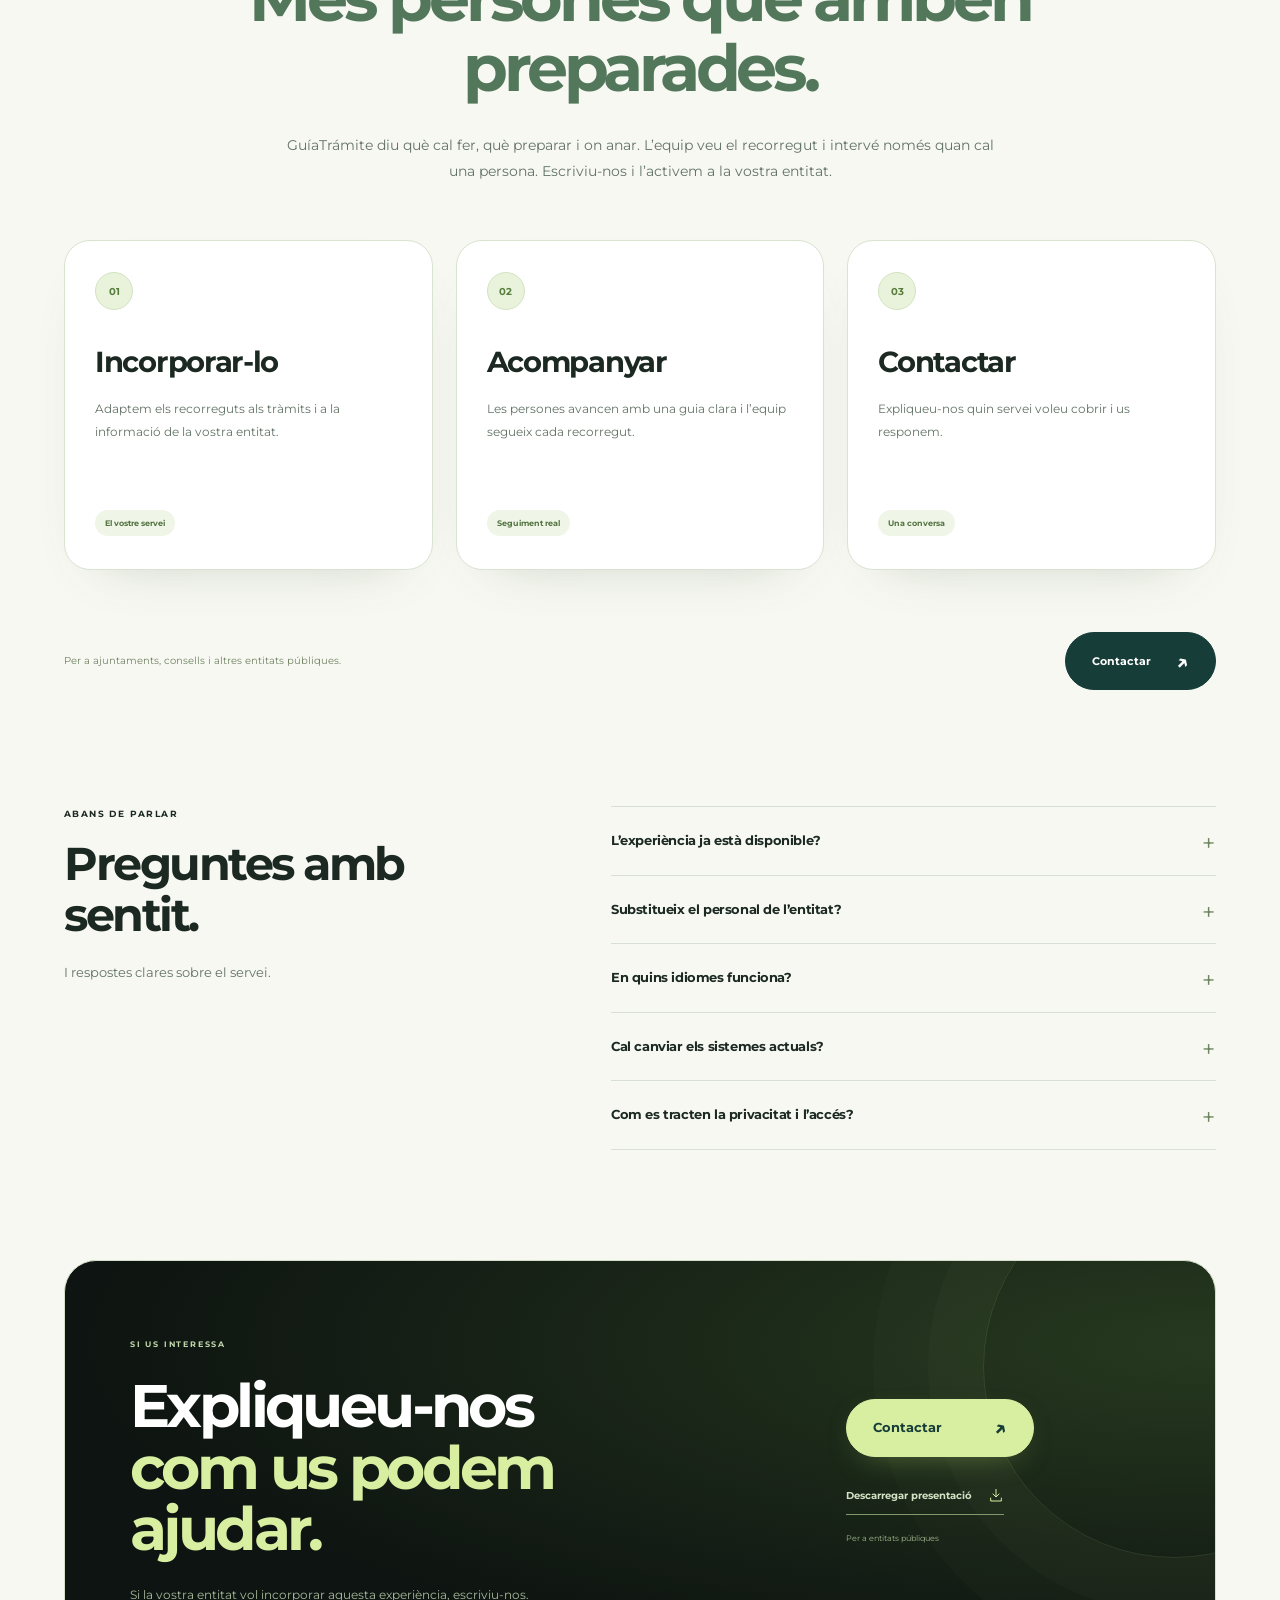
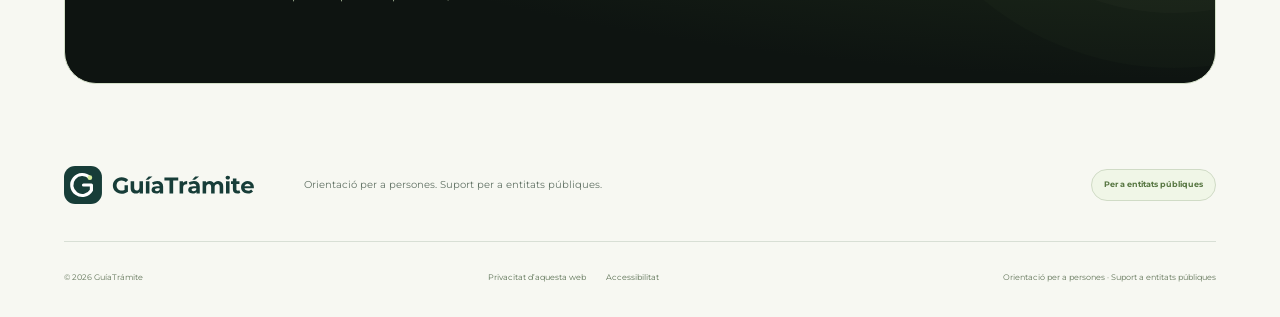
==== commit 0c64bc2d: "Muestra el logotipo blanco oficial sin deformar su proporción." ====
--- a/web/index.html
+++ b/web/index.html
@@ -13,7 +13,7 @@
 <body>
 <a class="skip" href="#contenido" data-i18n="skip">Saltar al contenido</a>
 <header class="header"><div class="nav wrap">
-  <a href="#inicio" class="brand" aria-label="GuíaTrámite inicio"><img src="assets/logo-white.svg" alt="GuíaTrámite" width="230" height="54"></a>
+  <a href="#inicio" class="brand" aria-label="GuíaTrámite inicio"><img src="assets/logo-white.png" alt="GuíaTrámite" width="370" height="80"></a>
   <nav class="desktop-nav" aria-label="Principal"><a href="#solucion" data-i18n="nav.solution">La experiencia</a><a href="#instituciones" data-i18n="nav.town">Para entidades públicas</a><a href="#contacto" data-i18n="nav.pilot">Contacto</a></nav>
   <div class="nav-actions"><div class="locale" role="group" aria-label="Idioma"><button data-lang="ca" aria-pressed="true">CA</button><span>/</span><button data-lang="es" aria-pressed="false">ES</button></div><a class="btn small nav-cta" href="#contacto"><span data-i18n="nav.demo">Contactar</span><span aria-hidden="true">↗</span></a><button class="menu-toggle" aria-expanded="false" aria-controls="mobile-nav" aria-label="Abrir menú"><svg viewBox="0 0 24 24" aria-hidden="true"><path d="M4 7h16M4 12h16M4 17h16"/></svg></button></div>
 </div><nav id="mobile-nav" class="mobile-nav" aria-label="Menú móvil" hidden><a href="#solucion" data-i18n="nav.solution">La experiencia</a><a href="#instituciones" data-i18n="nav.town">Para entidades públicas</a><a href="#contacto" data-i18n="nav.pilot">Contacto</a><a href="#contacto" data-i18n="nav.demo">Contactar</a></nav></header>
@@ -74,7 +74,7 @@
 <section class="faq-section wrap"><div><span class="micro" data-i18n="faq.kicker">ANTES DE HABLAR</span><h2 data-i18n="faq.title">Preguntas con sentido.</h2><p data-i18n="faq.description">Y respuestas claras sobre el proyecto.</p></div><div class="faq-list"><details><summary data-i18n="faq.q1">¿La experiencia ya está disponible?</summary><p data-i18n="faq.a1">Sí. GuíaTrámite ya orienta a las personas paso a paso y da al equipo de la entidad el seguimiento de cada recorrido. Si os interesa incorporarlo, contactad con nosotros.</p></details><details><summary data-i18n="faq.q2">¿Sustituye al personal de la entidad?</summary><p data-i18n="faq.a2">Apoya la orientación y la preparación de las visitas. La interpretación de cada caso, la valoración social y las decisiones administrativas siguen en manos de los profesionales de la entidad.</p></details><details><summary data-i18n="faq.q3">¿En qué idiomas funciona?</summary><p data-i18n="faq.a3">En cualquier idioma existente, gracias a la IA. La persona se expresa en su lengua y recibe la guía clara. Los recorridos se adaptan a los trámites de cada entidad pública.</p></details><details><summary data-i18n="faq.q4">¿Hay que cambiar los sistemas actuales?</summary><p data-i18n="faq.a4">No hace falta sustituirlos. GuíaTrámite se incorpora como la capa de orientación para las personas y de seguimiento para el equipo.</p></details><details><summary data-i18n="faq.q5">¿Cómo se tratan la privacidad y el acceso?</summary><p data-i18n="faq.a5">El acceso es por funciones y los datos se limitan a lo necesario para orientar y acompañar, de acuerdo con cada entidad.</p></details></div></section>
 <section class="closing wrap"><div class="closing-inner"><div><span class="micro" data-i18n="closing.kicker">SI OS INTERESA</span><h2 data-i18n-html="closing.title">Contadnos<br><span class="accent">cómo podemos ayudaros.</span></h2><p data-i18n="closing.body">Si vuestra entidad quiere incorporar esta experiencia, escribidnos.</p></div><div class="closing-actions"><button class="btn cream" data-open="brief"><span data-i18n="closing.cta">Contactar</span><span aria-hidden="true">↗</span></button><a class="download-link" href="downloads/GuiaTramite_Propuesta_Piloto.pdf" download><span data-i18n="closing.download">Descargar presentación</span><svg viewBox="0 0 24 24" aria-hidden="true"><path d="M12 3v12m-5-5 5 5 5-5M4 16v5h16v-5"/></svg></a><span class="closing-note" data-i18n="closing.note">Para entidades públicas</span></div></div></section>
 </main>
-<footer class="footer wrap"><div class="footer-main"><a class="brand" href="#inicio"><img src="assets/logo.svg" alt="GuíaTrámite" width="210" height="50"></a><p data-i18n-html="footer.tagline">Orientación para personas.<br>Apoyo para instituciones.</p><span class="footer-status" data-i18n="footer.status">Para entidades públicas</span></div><div class="footer-bottom"><span>© <span id="year">2026</span> GuíaTrámite</span><div><button data-open="privacy" data-i18n="footer.privacy">Privacidad de esta web</button><button data-open="access" data-i18n="footer.access">Accesibilidad</button></div><span data-i18n="footer.note">Orientación para personas · Apoyo a entidades públicas</span></div></footer>
+<footer class="footer wrap"><div class="footer-main"><a class="brand" href="#inicio"><img src="assets/logo.svg" alt="GuíaTrámite" width="370" height="80"></a><p data-i18n-html="footer.tagline">Orientación para personas.<br>Apoyo para instituciones.</p><span class="footer-status" data-i18n="footer.status">Para entidades públicas</span></div><div class="footer-bottom"><span>© <span id="year">2026</span> GuíaTrámite</span><div><button data-open="privacy" data-i18n="footer.privacy">Privacidad de esta web</button><button data-open="access" data-i18n="footer.access">Accesibilidad</button></div><span data-i18n="footer.note">Orientación para personas · Apoyo a entidades públicas</span></div></footer>
 <dialog id="brief-dialog" aria-labelledby="brief-title"><button class="dialog-close" data-close aria-label="Cerrar">×</button><span class="pill light" data-i18n="brief.kicker">CONTACTO</span><h2 id="brief-title" data-i18n="brief.title">Escribidnos.</h2><p data-i18n="brief.intro">Contadnos qué entidad sois y qué servicio queréis cubrir. Se abre vuestro correo con el mensaje preparado.</p><form id="brief-form"><label for="organization" data-i18n="brief.org">Entidad pública</label><input id="organization" name="organization" maxlength="100" autocomplete="organization" placeholder="Vuestra entidad" required><label for="service" data-i18n="brief.service">¿Qué servicio queréis cubrir?</label><select id="service" name="service"><option value="welcome" data-i18n="brief.s1">Primera acogida</option><option value="citizen" data-i18n="brief.s2">Atención ciudadana</option><option value="social" data-i18n="brief.s3">Servicios sociales</option><option value="define" data-i18n="brief.s4">Otro servicio de la entidad</option></select><label for="priority" data-i18n="brief.priority">¿Qué queréis mejorar?</label><select id="priority" name="priority"><option value="documents" data-i18n="brief.p1">Preparación de las visitas</option><option value="language" data-i18n="brief.p2">Comprensión de la información</option><option value="tracking" data-i18n="brief.p3">Seguimiento del acompañamiento</option></select><div class="brief-output"><span data-i18n="brief.output">Os respondemos para ver cómo encaja en vuestra entidad.</span></div><button class="btn" type="submit"><span data-i18n="brief.download">Enviar mensaje</span><span aria-hidden="true">↗</span></button><p id="brief-result" role="status"></p></form></dialog>
 <dialog id="info-dialog" aria-labelledby="info-title"><button class="dialog-close" data-close aria-label="Cerrar">×</button><h2 id="info-title"></h2><div id="info-content"></div></dialog>
 <noscript><p class="noscript">GuíaTrámite orienta a las personas y acompaña a las entidades públicas. Para contactar, escribid a victor.sancho.coma@gmail.com.</p></noscript>
--- a/web/styles.css
+++ b/web/styles.css
@@ -1,5 +1,5 @@
 @font-face{font-family:Guide;src:url('assets/guide-regular.woff') format('woff');font-weight:400;font-display:swap}@font-face{font-family:Guide;src:url('assets/guide-bold.woff') format('woff');font-weight:600 900;font-display:swap}
-:root{--ink:#173d38;--text:#24413b;--muted:#637366;--paper:#f7f8f2;--lime:#d8eea0;--line:#d8dfd5;--white:#fff;--sage:#eaf0e5;--radius:18px}*{box-sizing:border-box}html{scroll-behavior:smooth;scroll-padding-top:100px}body{margin:0;background:var(--paper);color:var(--ink);font-family:Guide,Arial,sans-serif;font-size:17px;line-height:1.5;-webkit-font-smoothing:antialiased}a{color:inherit;text-decoration:none}button,input,select{font:inherit}button,a,input,select,summary{-webkit-tap-highlight-color:transparent}button{cursor:pointer}button:disabled{cursor:default}a:focus-visible,button:focus-visible,summary:focus-visible,input:focus-visible,select:focus-visible{outline:3px solid #4c7631;outline-offset:5px}button{color:inherit}button,select,input{border-radius:0}img{display:block;max-width:100%;height:auto}h1,h2,h3,h4,p{margin:0}h1,h2,h3,h4{font-weight:700}h1{font-size:clamp(48px,5.5vw,78px);line-height:1.035;letter-spacing:-3.3px}h2{font-size:clamp(36px,3.8vw,51px);line-height:1.1;letter-spacing:-1.8px}h3{font-size:24px;line-height:1.2;letter-spacing:-.5px}.wrap{width:calc(100% - 112px);max-width:1280px;margin:0 auto}.header{position:sticky;top:0;background:rgba(247,248,242,.96);border-bottom:1px solid rgba(216,223,213,.7);z-index:30;backdrop-filter:blur(15px)}.nav{height:92px;display:flex;align-items:center;justify-content:space-between;gap:30px}.brand{display:inline-flex;align-items:center;flex-shrink:0}.brand img{width:210px}.desktop-nav{display:flex;gap:30px;font-size:15px}.desktop-nav a{padding:10px 0}.desktop-nav a:hover{color:#528141}.nav-actions{display:flex;align-items:center;gap:26px}.locale{display:flex;gap:8px;align-items:center;font-size:13px}.locale span{color:#adb6aa}.locale button{padding:7px 3px;background:none;border:0;color:var(--muted);min-height:44px}.locale button[aria-pressed=true]{font-weight:700;color:var(--ink)}.btn{display:inline-flex;align-items:center;justify-content:center;gap:26px;background:var(--ink);color:white;min-height:57px;padding:15px 24px;border-radius:8px;border:1px solid var(--ink);font-size:16px;font-weight:700;transition:background .15s,transform .15s}.btn:hover{background:#28574a;transform:translateY(-2px)}.btn span:last-child{font-size:22px;line-height:1}.btn.small{min-height:45px;padding:10px 17px;font-size:14px;gap:23px}.menu-toggle{display:none;background:none;border:0;width:44px;height:44px;padding:9px}.menu-toggle svg{stroke:var(--ink);stroke-width:1.5;fill:none}.mobile-nav[hidden]{display:none}.skip{position:fixed;top:-100px;left:15px;z-index:100;background:var(--ink);color:white;padding:12px 20px}.skip:focus{top:10px}.hero{display:grid;grid-template-columns:1.04fr 1fr;gap:40px;align-items:center;padding-top:78px;padding-bottom:76px;min-height:735px}.eyebrow{display:flex;align-items:center;gap:9px;font-size:12px;font-weight:700;letter-spacing:1.8px;margin-bottom:25px}.status-dot{width:7px;height:7px;border-radius:50%;background:#478956;box-shadow:0 0 0 4px #e5eddb}.highlight{position:relative;white-space:nowrap;z-index:0}.highlight:after{content:"";position:absolute;left:0;right:0;bottom:4px;height:.22em;background:var(--lime);z-index:-1;transform:rotate(-1.2deg)}.hero-description{font-size:22px;line-height:1.4;max-width:485px;margin-top:29px;color:#38534b}.hero-detail{font-size:17px;line-height:1.55;max-width:470px;margin-top:15px;color:var(--muted)}.hero-actions{display:flex;gap:25px;align-items:center;flex-wrap:wrap;margin-top:32px}.text-link{display:inline-flex;gap:12px;align-items:center;font-size:15px;font-weight:700;border-bottom:1px solid #bac6b7;padding:8px 0}.text-link:hover{border-color:var(--ink)}.project-status{font-size:12px;color:var(--muted);display:flex;gap:8px;align-items:center;margin-top:25px}.tiny-outline{width:7px;height:7px;border:1px solid var(--muted);border-radius:50%;flex-shrink:0}.hero-visual{position:relative;padding:42px 21px 43px 25px;min-width:0}.visual-dots{position:absolute;inset:0;background-image:radial-gradient(#cad4c5 1px,transparent 1px);background-size:18px 18px;opacity:.7;mask-image:linear-gradient(70deg,transparent,#000)}.orbit{position:absolute;width:340px;height:340px;right:-8px;top:45px;border-radius:50%;background:var(--lime);opacity:.54}.journey-card{position:relative;background:#fff;border:1px solid #e4e9de;border-radius:20px;padding:24px;box-shadow:0 18px 70px -35px #4a665c63;transform:rotate(-1.7deg);width:100%;max-width:460px;margin:auto;z-index:2}.journey-heading{display:flex;align-items:center;gap:10px;padding-bottom:20px;border-bottom:1px solid #edf0e9}.journey-heading strong{display:block;font-size:15px}.journey-heading span{display:block;font-size:11px;color:var(--muted);margin-top:2px}.journey-heading .card-status{margin-left:auto;width:7px;height:7px;border-radius:50%;background:#88a96c}.user-message{background:var(--sage);width:max-content;max-width:86%;border-radius:13px 13px 2px 13px;margin:22px 0 18px auto;padding:13px 17px;font-size:14px;line-height:1.45;display:flex;flex-direction:column}.bubble-time{font-size:9px;text-align:right;color:#75816f;margin-top:5px}.guide-message strong{font-size:15px}.guide-message p{font-size:12px;color:var(--muted);margin:6px 0 17px}.journey-route{display:flex;flex-direction:column;gap:5px;position:relative}.journey-route:before{content:"";position:absolute;top:25px;bottom:25px;left:15px;border-left:1px dashed #b8c8af}.route-item{position:relative;display:flex;align-items:center;gap:11px;padding:11px 0}.step-mark{width:31px;height:31px;display:flex;align-items:center;justify-content:center;border:1px solid #dbe2d6;border-radius:50%;background:white;font-size:12px;flex-shrink:0;color:#83917c}.step-mark.completed{background:var(--ink);border-color:var(--ink);color:white}.step-mark.active{border:2px solid var(--ink);color:var(--ink);background:#eff6df;font-weight:700}.route-item strong{display:block;font-size:13px}.route-item small{font-size:11px;display:block;color:var(--muted);margin-top:2px}.here{margin-left:auto;background:#edf3e2;border-radius:4px;font-size:9px;padding:3px 6px;white-space:nowrap}.card-footer{display:flex;align-items:center;gap:7px;border-top:1px solid #e8ede3;margin-top:12px;padding-top:14px;color:var(--muted);font-size:10px}.shield-icon{font-size:18px;line-height:1}.language-float{position:absolute;z-index:3;right:0;top:8px;background:#fff;border:1px solid #e2e8da;border-radius:9px;box-shadow:0 6px 22px -15px #47654c66;padding:11px 16px;display:flex;align-items:center;gap:14px;font-size:13px;transform:rotate(3deg)}.mini-globe{font-size:22px}.language-float span:nth-last-child(2){font-family:Arial,sans-serif;font-size:14px}.human-float{display:flex;align-items:center;gap:10px;position:absolute;left:-5px;bottom:18px;z-index:4;background:var(--ink);border-radius:10px;color:#fff;padding:16px 22px;transform:rotate(2deg);box-shadow:0 9px 25px -18px #143a38}.human-float strong{display:block;font-size:12px}.human-float div>span{display:block;font-size:10px;color:#c0d3c6;margin-top:3px}.people-symbol{position:relative;width:33px;height:31px;display:flex;align-items:end}.people-symbol span{position:relative;width:17px;height:15px;border:1.5px solid var(--lime);border-radius:10px 10px 2px 2px;margin-right:-1px}.people-symbol span:before{content:"";position:absolute;top:-11px;left:4px;border:1.5px solid var(--lime);width:7px;height:7px;border-radius:50%}.people-symbol span:last-child{transform:scale(.8);opacity:.65}.visual-caption{position:absolute;right:20px;bottom:-7px;font-size:10px;letter-spacing:.2px;color:#7a8775}.promise-strip{border-top:1px solid var(--line);border-bottom:1px solid var(--line);background:#eff3e9}.promise-grid{display:grid;grid-template-columns:repeat(3,1fr);padding:25px 0}.promise-grid>div{display:flex;align-items:center;justify-content:center;gap:14px;font-size:15px;border-right:1px solid #d7dfcf}.promise-grid>div:first-child{justify-content:flex-start}.promise-grid>div:last-child{border:0;justify-content:flex-end}.promise-icon{font-size:24px;font-weight:700;line-height:1;color:#4f715d}.route-small{font-size:31px}.section{padding-top:112px;padding-bottom:112px}.section-kicker{display:flex;gap:13px;align-items:center;font-size:11px;letter-spacing:1.6px;font-weight:700;margin-bottom:27px}.section-number{display:flex;align-items:center;justify-content:center;width:26px;height:26px;border:1px solid #c4d0bc;border-radius:50%;font-size:10px;letter-spacing:0}.problem-intro{display:grid;grid-template-columns:1.25fr 1fr;gap:90px;align-items:center}.problem-intro h2{max-width:630px}.muted{color:#8a9a86}.problem-intro>p{color:var(--muted);font-size:18px;line-height:1.65}.benefits{margin-top:62px;display:grid;grid-template-columns:repeat(3,1fr);gap:38px}.benefits article{padding:0 30px 0 0;border-right:1px solid var(--line)}.benefits article:last-child{border:0}.benefit-icon{display:flex;align-items:center;justify-content:center;width:52px;height:52px;background:#ebf0e2;border:1px solid #dfe7d5;border-radius:14px;margin-bottom:23px}.benefit-icon svg{width:31px;height:31px;fill:none;stroke:var(--ink);stroke-width:1.4;stroke-linecap:round;stroke-linejoin:round}.micro{display:block;font-size:10px;letter-spacing:1.3px;font-weight:700}.benefits .micro{color:#718568;margin-bottom:13px}.benefits h3{font-size:24px;margin-bottom:14px}.benefits p{font-size:16px;line-height:1.65;color:var(--muted)}.demo-section{background:#eaf0e5;padding:90px 0 95px}.demo-top{display:flex;justify-content:space-between;align-items:end;gap:60px}.demo-intro{max-width:420px;align-self:end;padding-bottom:4px}.demo-intro p{font-size:18px;line-height:1.6;color:#556d5c}.demo-notice{display:flex;gap:7px;align-items:center;font-size:11px;color:#51694e;margin-top:15px}.demo-notice>span:first-child{width:5px;height:5px;border-radius:50%;background:#6d9151;flex-shrink:0}.demo-tabs{display:flex;gap:10px;border-bottom:1px solid #c9d6c2;margin-top:42px}.demo-tabs button{display:flex;align-items:center;gap:9px;background:none;border:none;border-bottom:3px solid transparent;padding:17px 20px 16px;font-size:15px;position:relative;bottom:-1px}.demo-tabs button[aria-selected=true]{border-bottom-color:var(--ink);font-weight:700}.tab-symbol{font-size:21px}.demo-panel{display:grid;grid-template-columns:.9fr 1.1fr;gap:78px;align-items:center;padding-top:43px}.demo-panel[hidden]{display:none}.pill{display:inline-block;font-size:10px;letter-spacing:1.2px;padding:6px 10px;border-radius:5px;font-weight:700}.pill.light{background:#dde7d5;color:#41603d}.demo-copy h3{font-size:35px;line-height:1.14;letter-spacing:-1.1px;margin-top:18px}.demo-copy>p{color:#596e5e;font-size:16px;line-height:1.65;margin-top:18px}.scenario{margin-top:29px;max-width:345px}.scenario label{display:block;font-size:12px;font-weight:700;margin-bottom:8px}select{appearance:auto;background:#fff;color:var(--ink);border:1px solid #cbd5c5;min-height:47px;padding:9px 34px 9px 12px;font-size:14px;width:100%;border-radius:7px}.inline-note{display:flex;gap:9px;color:#687e62;font-size:12px;margin-top:14px}.inline-note>span{font-size:19px;line-height:1.1}.demo-app{background:#fff;border:1px solid #d2ddcb;border-radius:15px;box-shadow:0 15px 50px -38px #385b33;overflow:hidden;min-height:475px}.app-bar{padding:17px 21px;display:flex;align-items:center;justify-content:space-between;border-bottom:1px solid #e6ecdf;gap:12px}.app-bar>div{display:flex;align-items:center;gap:8px;font-size:14px}.app-bar select{min-height:34px;width:96px;padding:5px 5px;font-size:11px;border:1px solid #d4dfcc}.guide-body{padding:26px 25px 17px;min-height:371px}.guide-eyebrow{font-size:10px;letter-spacing:1px;color:#6c805d}.guide-body h4{font-size:22px;letter-spacing:-.4px;margin:7px 0 9px}.guide-body>p{font-size:13px;color:#63765b;line-height:1.5;margin-bottom:20px}.guide-step{display:flex;align-items:center;text-align:left;width:100%;gap:12px;border:1px solid #e1e7db;background:#fff;padding:12px 13px;border-radius:8px;margin-top:8px;font-size:13px;transition:background .2s}.guide-step:hover{background:#f3f7ed}.guide-step[aria-expanded=true]{border-color:#abc192;background:#f4f8ed}.guide-step>span:first-child{width:24px;height:24px;border-radius:50%;background:#e7eedf;display:flex;align-items:center;justify-content:center;font-size:11px;flex-shrink:0}.guide-step[aria-expanded=true]>span:first-child{background:var(--ink);color:#fff}.guide-step>span:last-child{margin-left:auto;font-size:16px}.guide-detail{background:#f4f8ed;border:1px solid #d3dfc7;border-top:0;border-radius:0 0 7px 7px;padding:10px 15px;font-size:12px;line-height:1.55;color:#50664a;margin-top:-4px}.guide-source{font-size:10px;margin-top:15px;color:#7b8c71;display:flex;gap:6px}.app-foot{font-size:10px;text-align:center;color:#738568;background:#f8faf4;padding:12px;border-top:1px solid #e4ebdd}.plain-checks{list-style:none;margin:23px 0 0;padding:0;font-size:14px;display:grid;gap:12px}.plain-checks li:before{content:'✓';color:#50723c;margin-right:10px}.demo-copy .small-note{font-size:12px;line-height:1.5}.team-app{background:#fff;border-radius:15px;border:1px solid #c9d6c2;overflow:hidden;min-height:475px}.team-top{background:var(--ink);color:white;display:flex;align-items:center;justify-content:space-between;padding:19px 20px;font-size:13px;gap:15px}.team-top>div{display:flex;align-items:center;gap:8px}.team-top>span{font-size:8px;letter-spacing:1px;color:#ccdec9}.team-dot{width:7px;height:7px;border-radius:50%;background:var(--lime)}.team-label{padding:23px 20px 15px;display:flex;justify-content:space-between;align-items:center;gap:15px}.team-label h4{font-size:15px}.team-label button{font-size:10px;min-height:34px;border:1px solid #cfd9c7;border-radius:5px;padding:5px 8px;background:#f3f7ee}.team-label button[aria-pressed=true]{background:var(--ink);color:#fff}.queue{padding:0 20px}.queue-row{display:grid;grid-template-columns:1fr auto;align-items:center;gap:10px;padding:12px;text-align:left;width:100%;border:0;border-top:1px solid #e2e8db;background:white}.queue-row[aria-pressed=true]{background:#f0f5e9;box-shadow:inset 3px 0 0 #7e9b62}.queue-row strong{display:block;font-size:12px}.queue-row small{font-size:10px;color:#718466}.queue-status{font-size:9px;padding:4px 7px;border-radius:4px;background:#e6efda;color:#546e3b}.queue-status.pending{color:#825e2a;background:#f8eddb}.case-detail{margin:15px 20px 18px;padding:13px;background:#f6f8f1;border:1px solid #dfe7d6;border-radius:7px;font-size:11px;color:#617456}.case-detail strong{display:block;color:var(--ink);margin-bottom:5px;font-size:12px}.team-bottom{padding:12px 20px;display:flex;align-items:center;justify-content:center;gap:8px;font-size:10px;color:#718364;border-top:1px solid #e2e8dc}.institutions{display:grid;grid-template-columns:.9fr 1.1fr;gap:100px;align-items:center}.institution-art{background:#e8eee0;border-radius:20px;overflow:hidden;position:relative;padding:33px 30px 35px;min-height:510px;display:flex;flex-direction:column;justify-content:space-between}.art-label{font-size:9px;letter-spacing:1.3px;color:#66805b;max-width:230px}.institution-art svg{width:calc(100% + 45px);margin-left:-38px;max-width:none;fill:#d3e4b9;overflow:visible}.art-path{fill:none;stroke:#aec59a;stroke-width:3}.institution-art .art-gate{fill:var(--ink)}.institution-art .art-door{fill:none;stroke:var(--lime);stroke-width:6;stroke-linecap:round;stroke-linejoin:round}.institution-art .art-point{fill:var(--lime)}.art-foot>span{font-size:14px;display:block;color:#61765a}.art-foot strong{font-size:21px;display:block;letter-spacing:-.5px;margin-top:5px}.institution-copy h2{font-size:43px;line-height:1.15}.section-description{font-size:17px;line-height:1.65;color:var(--muted);margin-top:20px}.town-points{display:grid;gap:20px;margin-top:31px}.town-points>div{display:flex;gap:18px}.town-points>div>span{font-size:11px;color:#779469;border:1px solid #cedac4;width:29px;height:29px;border-radius:50%;display:flex;align-items:center;justify-content:center;flex-shrink:0}.town-points h3{font-size:18px;letter-spacing:-.1px;margin:2px 0 6px}.town-points p{font-size:14px;line-height:1.6;color:var(--muted)}.trust-section{background:var(--ink);color:#fff;padding:70px 0}.trust-inner{display:grid;grid-template-columns:.85fr 1.15fr;gap:130px}.pill.outline{border:1px solid #587266;color:#d4e5c3;background:none}.trust-heading h2{font-size:40px;line-height:1.18;margin-top:25px}.trust-points{display:grid;gap:25px}.trust-points article{display:flex;gap:16px}.trust-points article>span{font-size:27px;line-height:1.15;color:var(--lime);min-width:25px}.trust-points h3{font-size:18px;letter-spacing:0;margin:0 0 6px}.trust-points p{font-size:14px;line-height:1.65;color:#b9cabe;max-width:470px}.pilot-heading{display:grid;grid-template-columns:1.2fr 1fr;gap:100px;align-items:end}.pilot-heading>p{font-size:17px;line-height:1.7;color:var(--muted)}.pilot-steps{display:grid;grid-template-columns:repeat(3,1fr);gap:35px;margin-top:55px}.pilot-steps article{border-top:1px solid #b7c6ac;padding-top:20px}.pilot-num{font-size:11px;color:#778d69;display:block;margin-bottom:22px}.pilot-steps h3{font-size:26px;margin-bottom:12px}.pilot-steps p{font-size:15px;line-height:1.65;color:var(--muted);max-width:345px;min-height:77px}.step-output{display:inline-flex;background:#ebf0e3;color:#526b43;font-size:11px;border-radius:4px;padding:6px 9px;margin-top:21px}.pilot-bottom{display:flex;justify-content:space-between;align-items:center;gap:70px;margin-top:42px;padding-top:27px;border-top:1px solid var(--line)}.pilot-bottom p{font-size:13px;color:#718365;max-width:460px}.pilot-bottom .btn{font-size:14px;flex-shrink:0}.faq-section{padding:0 0 95px;display:grid;grid-template-columns:.85fr 1.15fr;gap:110px}.faq-section h2{font-size:35px;margin-top:15px}.faq-section>div>p{font-size:16px;color:var(--muted);margin-top:15px}.faq-list details{border-top:1px solid var(--line)}.faq-list details:last-child{border-bottom:1px solid var(--line)}.faq-list summary{position:relative;font-size:16px;font-weight:700;padding:21px 32px 21px 0;cursor:pointer;list-style:none}.faq-list summary::-webkit-details-marker{display:none}.faq-list summary:after{content:'+';font-size:22px;font-weight:400;position:absolute;right:1px;top:15px;color:#6d865f}.faq-list details[open] summary:after{content:'−'}.faq-list details p{font-size:14px;line-height:1.7;color:var(--muted);padding:0 22px 22px 0}.closing{margin-bottom:80px}.closing-inner{background:var(--ink);border-radius:20px;padding:55px 58px;display:grid;grid-template-columns:1.2fr 1fr;gap:50px;align-items:center;position:relative;overflow:hidden;color:white}.closing-inner:after{content:"";width:280px;height:280px;position:absolute;right:-190px;top:-60px;border-radius:50%;border:1px solid #466959;box-shadow:0 0 0 32px #46695933,0 0 0 64px #46695922;pointer-events:none}.closing .micro{color:#c1d6ae;margin-bottom:20px}.closing h2{font-size:45px;line-height:1.08}.closing p{font-size:15px;color:#bfcebf;margin-top:22px}.closing-actions{display:flex;flex-direction:column;align-items:flex-start;justify-self:center;position:relative;z-index:1}.btn.cream{background:var(--lime);color:var(--ink);border-color:var(--lime);gap:65px}.btn.cream:hover{background:#e4f4bd}.download-link{display:flex;gap:15px;align-items:center;margin-top:20px;font-size:13px;border-bottom:1px solid #6a8270;padding:7px 0}.download-link svg{width:17px;height:17px;fill:none;stroke:#c6d9b7;stroke-width:1.5}.closing-note{font-size:10px;color:#afc3ae;margin-top:15px}.footer{padding-bottom:25px}.footer-main{display:flex;align-items:center;gap:45px;padding-bottom:35px}.footer-main>p{font-size:12px;color:var(--muted);line-height:1.55}.footer-status{margin-left:auto;font-size:11px;border:1px solid #d0dbc6;padding:6px 11px;border-radius:20px;color:#61785a}.footer-bottom{border-top:1px solid var(--line);display:flex;justify-content:space-between;align-items:center;padding-top:21px;font-size:10px;color:#78876e;gap:18px}.footer-bottom>div{display:flex;gap:20px}.footer-bottom button{background:none;border:0;padding:5px 0;font-size:10px;color:#5b7154}.footer-bottom button:hover{text-decoration:underline}dialog{border:1px solid #d3deca;border-radius:17px;padding:35px;max-width:540px;width:calc(100% - 32px);max-height:90dvh;overflow:auto;color:var(--ink);background:var(--paper);box-shadow:0 30px 150px #173d3844}dialog::backdrop{background:#142d286e;backdrop-filter:blur(4px)}.dialog-close{position:absolute;right:15px;top:10px;width:40px;height:40px;background:none;border:0;font-size:28px;font-weight:400;color:#68805d}dialog .pill{margin-bottom:17px}dialog h2{font-size:32px;letter-spacing:-.8px;padding-right:12px}dialog p{font-size:14px;line-height:1.6;color:var(--muted);margin-top:15px}dialog form{margin-top:22px}dialog label{display:block;font-size:12px;font-weight:700;margin:16px 0 7px}dialog input{display:block;width:100%;padding:12px;border:1px solid #c5d2bb;border-radius:6px;background:#fff;color:var(--ink);font-size:14px}dialog select{font-size:14px}.brief-output{font-size:12px;line-height:1.6;padding:13px;background:#edf2e4;border-radius:7px;margin:22px 0}dialog .btn{width:100%;font-size:14px;justify-content:space-between}#brief-result{font-size:12px;color:#42663a}#info-content p{font-size:14px}#info-content ul{font-size:14px;color:var(--muted);line-height:1.6;padding-left:20px}.noscript{background:#e8eddc;padding:20px;text-align:center;font-size:14px}
+:root{--ink:#173d38;--text:#24413b;--muted:#637366;--paper:#f7f8f2;--lime:#d8eea0;--line:#d8dfd5;--white:#fff;--sage:#eaf0e5;--radius:18px}*{box-sizing:border-box}html{scroll-behavior:smooth;scroll-padding-top:100px}body{margin:0;background:var(--paper);color:var(--ink);font-family:Guide,Arial,sans-serif;font-size:17px;line-height:1.5;-webkit-font-smoothing:antialiased}a{color:inherit;text-decoration:none}button,input,select{font:inherit}button,a,input,select,summary{-webkit-tap-highlight-color:transparent}button{cursor:pointer}button:disabled{cursor:default}a:focus-visible,button:focus-visible,summary:focus-visible,input:focus-visible,select:focus-visible{outline:3px solid #4c7631;outline-offset:5px}button{color:inherit}button,select,input{border-radius:0}img{display:block;max-width:100%;height:auto}h1,h2,h3,h4,p{margin:0}h1,h2,h3,h4{font-weight:700}h1{font-size:clamp(48px,5.5vw,78px);line-height:1.035;letter-spacing:-3.3px}h2{font-size:clamp(36px,3.8vw,51px);line-height:1.1;letter-spacing:-1.8px}h3{font-size:24px;line-height:1.2;letter-spacing:-.5px}.wrap{width:calc(100% - 112px);max-width:1280px;margin:0 auto}.header{position:sticky;top:0;background:rgba(247,248,242,.96);border-bottom:1px solid rgba(216,223,213,.7);z-index:30;backdrop-filter:blur(15px)}.nav{height:92px;display:flex;align-items:center;justify-content:space-between;gap:30px}.brand{display:inline-flex;align-items:center;flex-shrink:0}.brand img{width:232px;height:auto;aspect-ratio:370/80;object-fit:contain}.desktop-nav{display:flex;gap:30px;font-size:15px}.desktop-nav a{padding:10px 0}.desktop-nav a:hover{color:#528141}.nav-actions{display:flex;align-items:center;gap:26px}.locale{display:flex;gap:8px;align-items:center;font-size:13px}.locale span{color:#adb6aa}.locale button{padding:7px 3px;background:none;border:0;color:var(--muted);min-height:44px}.locale button[aria-pressed=true]{font-weight:700;color:var(--ink)}.btn{display:inline-flex;align-items:center;justify-content:center;gap:26px;background:var(--ink);color:white;min-height:57px;padding:15px 24px;border-radius:8px;border:1px solid var(--ink);font-size:16px;font-weight:700;transition:background .15s,transform .15s}.btn:hover{background:#28574a;transform:translateY(-2px)}.btn span:last-child{font-size:22px;line-height:1}.btn.small{min-height:45px;padding:10px 17px;font-size:14px;gap:23px}.menu-toggle{display:none;background:none;border:0;width:44px;height:44px;padding:9px}.menu-toggle svg{stroke:var(--ink);stroke-width:1.5;fill:none}.mobile-nav[hidden]{display:none}.skip{position:fixed;top:-100px;left:15px;z-index:100;background:var(--ink);color:white;padding:12px 20px}.skip:focus{top:10px}.hero{display:grid;grid-template-columns:1.04fr 1fr;gap:40px;align-items:center;padding-top:78px;padding-bottom:76px;min-height:735px}.eyebrow{display:flex;align-items:center;gap:9px;font-size:12px;font-weight:700;letter-spacing:1.8px;margin-bottom:25px}.status-dot{width:7px;height:7px;border-radius:50%;background:#478956;box-shadow:0 0 0 4px #e5eddb}.highlight{position:relative;white-space:nowrap;z-index:0}.highlight:after{content:"";position:absolute;left:0;right:0;bottom:4px;height:.22em;background:var(--lime);z-index:-1;transform:rotate(-1.2deg)}.hero-description{font-size:22px;line-height:1.4;max-width:485px;margin-top:29px;color:#38534b}.hero-detail{font-size:17px;line-height:1.55;max-width:470px;margin-top:15px;color:var(--muted)}.hero-actions{display:flex;gap:25px;align-items:center;flex-wrap:wrap;margin-top:32px}.text-link{display:inline-flex;gap:12px;align-items:center;font-size:15px;font-weight:700;border-bottom:1px solid #bac6b7;padding:8px 0}.text-link:hover{border-color:var(--ink)}.project-status{font-size:12px;color:var(--muted);display:flex;gap:8px;align-items:center;margin-top:25px}.tiny-outline{width:7px;height:7px;border:1px solid var(--muted);border-radius:50%;flex-shrink:0}.hero-visual{position:relative;padding:42px 21px 43px 25px;min-width:0}.visual-dots{position:absolute;inset:0;background-image:radial-gradient(#cad4c5 1px,transparent 1px);background-size:18px 18px;opacity:.7;mask-image:linear-gradient(70deg,transparent,#000)}.orbit{position:absolute;width:340px;height:340px;right:-8px;top:45px;border-radius:50%;background:var(--lime);opacity:.54}.journey-card{position:relative;background:#fff;border:1px solid #e4e9de;border-radius:20px;padding:24px;box-shadow:0 18px 70px -35px #4a665c63;transform:rotate(-1.7deg);width:100%;max-width:460px;margin:auto;z-index:2}.journey-heading{display:flex;align-items:center;gap:10px;padding-bottom:20px;border-bottom:1px solid #edf0e9}.journey-heading strong{display:block;font-size:15px}.journey-heading span{display:block;font-size:11px;color:var(--muted);margin-top:2px}.journey-heading .card-status{margin-left:auto;width:7px;height:7px;border-radius:50%;background:#88a96c}.user-message{background:var(--sage);width:max-content;max-width:86%;border-radius:13px 13px 2px 13px;margin:22px 0 18px auto;padding:13px 17px;font-size:14px;line-height:1.45;display:flex;flex-direction:column}.bubble-time{font-size:9px;text-align:right;color:#75816f;margin-top:5px}.guide-message strong{font-size:15px}.guide-message p{font-size:12px;color:var(--muted);margin:6px 0 17px}.journey-route{display:flex;flex-direction:column;gap:5px;position:relative}.journey-route:before{content:"";position:absolute;top:25px;bottom:25px;left:15px;border-left:1px dashed #b8c8af}.route-item{position:relative;display:flex;align-items:center;gap:11px;padding:11px 0}.step-mark{width:31px;height:31px;display:flex;align-items:center;justify-content:center;border:1px solid #dbe2d6;border-radius:50%;background:white;font-size:12px;flex-shrink:0;color:#83917c}.step-mark.completed{background:var(--ink);border-color:var(--ink);color:white}.step-mark.active{border:2px solid var(--ink);color:var(--ink);background:#eff6df;font-weight:700}.route-item strong{display:block;font-size:13px}.route-item small{font-size:11px;display:block;color:var(--muted);margin-top:2px}.here{margin-left:auto;background:#edf3e2;border-radius:4px;font-size:9px;padding:3px 6px;white-space:nowrap}.card-footer{display:flex;align-items:center;gap:7px;border-top:1px solid #e8ede3;margin-top:12px;padding-top:14px;color:var(--muted);font-size:10px}.shield-icon{font-size:18px;line-height:1}.language-float{position:absolute;z-index:3;right:0;top:8px;background:#fff;border:1px solid #e2e8da;border-radius:9px;box-shadow:0 6px 22px -15px #47654c66;padding:11px 16px;display:flex;align-items:center;gap:14px;font-size:13px;transform:rotate(3deg)}.mini-globe{font-size:22px}.language-float span:nth-last-child(2){font-family:Arial,sans-serif;font-size:14px}.human-float{display:flex;align-items:center;gap:10px;position:absolute;left:-5px;bottom:18px;z-index:4;background:var(--ink);border-radius:10px;color:#fff;padding:16px 22px;transform:rotate(2deg);box-shadow:0 9px 25px -18px #143a38}.human-float strong{display:block;font-size:12px}.human-float div>span{display:block;font-size:10px;color:#c0d3c6;margin-top:3px}.people-symbol{position:relative;width:33px;height:31px;display:flex;align-items:end}.people-symbol span{position:relative;width:17px;height:15px;border:1.5px solid var(--lime);border-radius:10px 10px 2px 2px;margin-right:-1px}.people-symbol span:before{content:"";position:absolute;top:-11px;left:4px;border:1.5px solid var(--lime);width:7px;height:7px;border-radius:50%}.people-symbol span:last-child{transform:scale(.8);opacity:.65}.visual-caption{position:absolute;right:20px;bottom:-7px;font-size:10px;letter-spacing:.2px;color:#7a8775}.promise-strip{border-top:1px solid var(--line);border-bottom:1px solid var(--line);background:#eff3e9}.promise-grid{display:grid;grid-template-columns:repeat(3,1fr);padding:25px 0}.promise-grid>div{display:flex;align-items:center;justify-content:center;gap:14px;font-size:15px;border-right:1px solid #d7dfcf}.promise-grid>div:first-child{justify-content:flex-start}.promise-grid>div:last-child{border:0;justify-content:flex-end}.promise-icon{font-size:24px;font-weight:700;line-height:1;color:#4f715d}.route-small{font-size:31px}.section{padding-top:112px;padding-bottom:112px}.section-kicker{display:flex;gap:13px;align-items:center;font-size:11px;letter-spacing:1.6px;font-weight:700;margin-bottom:27px}.section-number{display:flex;align-items:center;justify-content:center;width:26px;height:26px;border:1px solid #c4d0bc;border-radius:50%;font-size:10px;letter-spacing:0}.problem-intro{display:grid;grid-template-columns:1.25fr 1fr;gap:90px;align-items:center}.problem-intro h2{max-width:630px}.muted{color:#8a9a86}.problem-intro>p{color:var(--muted);font-size:18px;line-height:1.65}.benefits{margin-top:62px;display:grid;grid-template-columns:repeat(3,1fr);gap:38px}.benefits article{padding:0 30px 0 0;border-right:1px solid var(--line)}.benefits article:last-child{border:0}.benefit-icon{display:flex;align-items:center;justify-content:center;width:52px;height:52px;background:#ebf0e2;border:1px solid #dfe7d5;border-radius:14px;margin-bottom:23px}.benefit-icon svg{width:31px;height:31px;fill:none;stroke:var(--ink);stroke-width:1.4;stroke-linecap:round;stroke-linejoin:round}.micro{display:block;font-size:10px;letter-spacing:1.3px;font-weight:700}.benefits .micro{color:#718568;margin-bottom:13px}.benefits h3{font-size:24px;margin-bottom:14px}.benefits p{font-size:16px;line-height:1.65;color:var(--muted)}.demo-section{background:#eaf0e5;padding:90px 0 95px}.demo-top{display:flex;justify-content:space-between;align-items:end;gap:60px}.demo-intro{max-width:420px;align-self:end;padding-bottom:4px}.demo-intro p{font-size:18px;line-height:1.6;color:#556d5c}.demo-notice{display:flex;gap:7px;align-items:center;font-size:11px;color:#51694e;margin-top:15px}.demo-notice>span:first-child{width:5px;height:5px;border-radius:50%;background:#6d9151;flex-shrink:0}.demo-tabs{display:flex;gap:10px;border-bottom:1px solid #c9d6c2;margin-top:42px}.demo-tabs button{display:flex;align-items:center;gap:9px;background:none;border:none;border-bottom:3px solid transparent;padding:17px 20px 16px;font-size:15px;position:relative;bottom:-1px}.demo-tabs button[aria-selected=true]{border-bottom-color:var(--ink);font-weight:700}.tab-symbol{font-size:21px}.demo-panel{display:grid;grid-template-columns:.9fr 1.1fr;gap:78px;align-items:center;padding-top:43px}.demo-panel[hidden]{display:none}.pill{display:inline-block;font-size:10px;letter-spacing:1.2px;padding:6px 10px;border-radius:5px;font-weight:700}.pill.light{background:#dde7d5;color:#41603d}.demo-copy h3{font-size:35px;line-height:1.14;letter-spacing:-1.1px;margin-top:18px}.demo-copy>p{color:#596e5e;font-size:16px;line-height:1.65;margin-top:18px}.scenario{margin-top:29px;max-width:345px}.scenario label{display:block;font-size:12px;font-weight:700;margin-bottom:8px}select{appearance:auto;background:#fff;color:var(--ink);border:1px solid #cbd5c5;min-height:47px;padding:9px 34px 9px 12px;font-size:14px;width:100%;border-radius:7px}.inline-note{display:flex;gap:9px;color:#687e62;font-size:12px;margin-top:14px}.inline-note>span{font-size:19px;line-height:1.1}.demo-app{background:#fff;border:1px solid #d2ddcb;border-radius:15px;box-shadow:0 15px 50px -38px #385b33;overflow:hidden;min-height:475px}.app-bar{padding:17px 21px;display:flex;align-items:center;justify-content:space-between;border-bottom:1px solid #e6ecdf;gap:12px}.app-bar>div{display:flex;align-items:center;gap:8px;font-size:14px}.app-bar select{min-height:34px;width:96px;padding:5px 5px;font-size:11px;border:1px solid #d4dfcc}.guide-body{padding:26px 25px 17px;min-height:371px}.guide-eyebrow{font-size:10px;letter-spacing:1px;color:#6c805d}.guide-body h4{font-size:22px;letter-spacing:-.4px;margin:7px 0 9px}.guide-body>p{font-size:13px;color:#63765b;line-height:1.5;margin-bottom:20px}.guide-step{display:flex;align-items:center;text-align:left;width:100%;gap:12px;border:1px solid #e1e7db;background:#fff;padding:12px 13px;border-radius:8px;margin-top:8px;font-size:13px;transition:background .2s}.guide-step:hover{background:#f3f7ed}.guide-step[aria-expanded=true]{border-color:#abc192;background:#f4f8ed}.guide-step>span:first-child{width:24px;height:24px;border-radius:50%;background:#e7eedf;display:flex;align-items:center;justify-content:center;font-size:11px;flex-shrink:0}.guide-step[aria-expanded=true]>span:first-child{background:var(--ink);color:#fff}.guide-step>span:last-child{margin-left:auto;font-size:16px}.guide-detail{background:#f4f8ed;border:1px solid #d3dfc7;border-top:0;border-radius:0 0 7px 7px;padding:10px 15px;font-size:12px;line-height:1.55;color:#50664a;margin-top:-4px}.guide-source{font-size:10px;margin-top:15px;color:#7b8c71;display:flex;gap:6px}.app-foot{font-size:10px;text-align:center;color:#738568;background:#f8faf4;padding:12px;border-top:1px solid #e4ebdd}.plain-checks{list-style:none;margin:23px 0 0;padding:0;font-size:14px;display:grid;gap:12px}.plain-checks li:before{content:'✓';color:#50723c;margin-right:10px}.demo-copy .small-note{font-size:12px;line-height:1.5}.team-app{background:#fff;border-radius:15px;border:1px solid #c9d6c2;overflow:hidden;min-height:475px}.team-top{background:var(--ink);color:white;display:flex;align-items:center;justify-content:space-between;padding:19px 20px;font-size:13px;gap:15px}.team-top>div{display:flex;align-items:center;gap:8px}.team-top>span{font-size:8px;letter-spacing:1px;color:#ccdec9}.team-dot{width:7px;height:7px;border-radius:50%;background:var(--lime)}.team-label{padding:23px 20px 15px;display:flex;justify-content:space-between;align-items:center;gap:15px}.team-label h4{font-size:15px}.team-label button{font-size:10px;min-height:34px;border:1px solid #cfd9c7;border-radius:5px;padding:5px 8px;background:#f3f7ee}.team-label button[aria-pressed=true]{background:var(--ink);color:#fff}.queue{padding:0 20px}.queue-row{display:grid;grid-template-columns:1fr auto;align-items:center;gap:10px;padding:12px;text-align:left;width:100%;border:0;border-top:1px solid #e2e8db;background:white}.queue-row[aria-pressed=true]{background:#f0f5e9;box-shadow:inset 3px 0 0 #7e9b62}.queue-row strong{display:block;font-size:12px}.queue-row small{font-size:10px;color:#718466}.queue-status{font-size:9px;padding:4px 7px;border-radius:4px;background:#e6efda;color:#546e3b}.queue-status.pending{color:#825e2a;background:#f8eddb}.case-detail{margin:15px 20px 18px;padding:13px;background:#f6f8f1;border:1px solid #dfe7d6;border-radius:7px;font-size:11px;color:#617456}.case-detail strong{display:block;color:var(--ink);margin-bottom:5px;font-size:12px}.team-bottom{padding:12px 20px;display:flex;align-items:center;justify-content:center;gap:8px;font-size:10px;color:#718364;border-top:1px solid #e2e8dc}.institutions{display:grid;grid-template-columns:.9fr 1.1fr;gap:100px;align-items:center}.institution-art{background:#e8eee0;border-radius:20px;overflow:hidden;position:relative;padding:33px 30px 35px;min-height:510px;display:flex;flex-direction:column;justify-content:space-between}.art-label{font-size:9px;letter-spacing:1.3px;color:#66805b;max-width:230px}.institution-art svg{width:calc(100% + 45px);margin-left:-38px;max-width:none;fill:#d3e4b9;overflow:visible}.art-path{fill:none;stroke:#aec59a;stroke-width:3}.institution-art .art-gate{fill:var(--ink)}.institution-art .art-door{fill:none;stroke:var(--lime);stroke-width:6;stroke-linecap:round;stroke-linejoin:round}.institution-art .art-point{fill:var(--lime)}.art-foot>span{font-size:14px;display:block;color:#61765a}.art-foot strong{font-size:21px;display:block;letter-spacing:-.5px;margin-top:5px}.institution-copy h2{font-size:43px;line-height:1.15}.section-description{font-size:17px;line-height:1.65;color:var(--muted);margin-top:20px}.town-points{display:grid;gap:20px;margin-top:31px}.town-points>div{display:flex;gap:18px}.town-points>div>span{font-size:11px;color:#779469;border:1px solid #cedac4;width:29px;height:29px;border-radius:50%;display:flex;align-items:center;justify-content:center;flex-shrink:0}.town-points h3{font-size:18px;letter-spacing:-.1px;margin:2px 0 6px}.town-points p{font-size:14px;line-height:1.6;color:var(--muted)}.trust-section{background:var(--ink);color:#fff;padding:70px 0}.trust-inner{display:grid;grid-template-columns:.85fr 1.15fr;gap:130px}.pill.outline{border:1px solid #587266;color:#d4e5c3;background:none}.trust-heading h2{font-size:40px;line-height:1.18;margin-top:25px}.trust-points{display:grid;gap:25px}.trust-points article{display:flex;gap:16px}.trust-points article>span{font-size:27px;line-height:1.15;color:var(--lime);min-width:25px}.trust-points h3{font-size:18px;letter-spacing:0;margin:0 0 6px}.trust-points p{font-size:14px;line-height:1.65;color:#b9cabe;max-width:470px}.pilot-heading{display:grid;grid-template-columns:1.2fr 1fr;gap:100px;align-items:end}.pilot-heading>p{font-size:17px;line-height:1.7;color:var(--muted)}.pilot-steps{display:grid;grid-template-columns:repeat(3,1fr);gap:35px;margin-top:55px}.pilot-steps article{border-top:1px solid #b7c6ac;padding-top:20px}.pilot-num{font-size:11px;color:#778d69;display:block;margin-bottom:22px}.pilot-steps h3{font-size:26px;margin-bottom:12px}.pilot-steps p{font-size:15px;line-height:1.65;color:var(--muted);max-width:345px;min-height:77px}.step-output{display:inline-flex;background:#ebf0e3;color:#526b43;font-size:11px;border-radius:4px;padding:6px 9px;margin-top:21px}.pilot-bottom{display:flex;justify-content:space-between;align-items:center;gap:70px;margin-top:42px;padding-top:27px;border-top:1px solid var(--line)}.pilot-bottom p{font-size:13px;color:#718365;max-width:460px}.pilot-bottom .btn{font-size:14px;flex-shrink:0}.faq-section{padding:0 0 95px;display:grid;grid-template-columns:.85fr 1.15fr;gap:110px}.faq-section h2{font-size:35px;margin-top:15px}.faq-section>div>p{font-size:16px;color:var(--muted);margin-top:15px}.faq-list details{border-top:1px solid var(--line)}.faq-list details:last-child{border-bottom:1px solid var(--line)}.faq-list summary{position:relative;font-size:16px;font-weight:700;padding:21px 32px 21px 0;cursor:pointer;list-style:none}.faq-list summary::-webkit-details-marker{display:none}.faq-list summary:after{content:'+';font-size:22px;font-weight:400;position:absolute;right:1px;top:15px;color:#6d865f}.faq-list details[open] summary:after{content:'−'}.faq-list details p{font-size:14px;line-height:1.7;color:var(--muted);padding:0 22px 22px 0}.closing{margin-bottom:80px}.closing-inner{background:var(--ink);border-radius:20px;padding:55px 58px;display:grid;grid-template-columns:1.2fr 1fr;gap:50px;align-items:center;position:relative;overflow:hidden;color:white}.closing-inner:after{content:"";width:280px;height:280px;position:absolute;right:-190px;top:-60px;border-radius:50%;border:1px solid #466959;box-shadow:0 0 0 32px #46695933,0 0 0 64px #46695922;pointer-events:none}.closing .micro{color:#c1d6ae;margin-bottom:20px}.closing h2{font-size:45px;line-height:1.08}.closing p{font-size:15px;color:#bfcebf;margin-top:22px}.closing-actions{display:flex;flex-direction:column;align-items:flex-start;justify-self:center;position:relative;z-index:1}.btn.cream{background:var(--lime);color:var(--ink);border-color:var(--lime);gap:65px}.btn.cream:hover{background:#e4f4bd}.download-link{display:flex;gap:15px;align-items:center;margin-top:20px;font-size:13px;border-bottom:1px solid #6a8270;padding:7px 0}.download-link svg{width:17px;height:17px;fill:none;stroke:#c6d9b7;stroke-width:1.5}.closing-note{font-size:10px;color:#afc3ae;margin-top:15px}.footer{padding-bottom:25px}.footer-main{display:flex;align-items:center;gap:45px;padding-bottom:35px}.footer-main>p{font-size:12px;color:var(--muted);line-height:1.55}.footer-status{margin-left:auto;font-size:11px;border:1px solid #d0dbc6;padding:6px 11px;border-radius:20px;color:#61785a}.footer-bottom{border-top:1px solid var(--line);display:flex;justify-content:space-between;align-items:center;padding-top:21px;font-size:10px;color:#78876e;gap:18px}.footer-bottom>div{display:flex;gap:20px}.footer-bottom button{background:none;border:0;padding:5px 0;font-size:10px;color:#5b7154}.footer-bottom button:hover{text-decoration:underline}dialog{border:1px solid #d3deca;border-radius:17px;padding:35px;max-width:540px;width:calc(100% - 32px);max-height:90dvh;overflow:auto;color:var(--ink);background:var(--paper);box-shadow:0 30px 150px #173d3844}dialog::backdrop{background:#142d286e;backdrop-filter:blur(4px)}.dialog-close{position:absolute;right:15px;top:10px;width:40px;height:40px;background:none;border:0;font-size:28px;font-weight:400;color:#68805d}dialog .pill{margin-bottom:17px}dialog h2{font-size:32px;letter-spacing:-.8px;padding-right:12px}dialog p{font-size:14px;line-height:1.6;color:var(--muted);margin-top:15px}dialog form{margin-top:22px}dialog label{display:block;font-size:12px;font-weight:700;margin:16px 0 7px}dialog input{display:block;width:100%;padding:12px;border:1px solid #c5d2bb;border-radius:6px;background:#fff;color:var(--ink);font-size:14px}dialog select{font-size:14px}.brief-output{font-size:12px;line-height:1.6;padding:13px;background:#edf2e4;border-radius:7px;margin:22px 0}dialog .btn{width:100%;font-size:14px;justify-content:space-between}#brief-result{font-size:12px;color:#42663a}#info-content p{font-size:14px}#info-content ul{font-size:14px;color:var(--muted);line-height:1.6;padding-left:20px}.noscript{background:#e8eddc;padding:20px;text-align:center;font-size:14px}
 @media(min-width:1450px){.hero{padding-top:90px;padding-bottom:95px;gap:70px}.hero-visual{padding-left:28px;padding-right:28px}.journey-card{max-width:460px}.hero h1{font-size:78px}}
 @media(max-width:1150px){.wrap{width:calc(100% - 64px)}.desktop-nav{gap:20px;font-size:14px}.brand img{width:187px}.nav-actions{gap:17px}.hero{gap:20px;min-height:665px;padding-top:65px;padding-bottom:65px}h1{font-size:60px;letter-spacing:-2.5px}.hero-description{font-size:21px}.hero-visual{padding:40px 10px}.journey-card{padding:20px}.human-float{left:0;padding:14px}.here{display:none}.hero-actions{gap:15px}.hero-actions .btn{font-size:14px;gap:15px;padding:14px 18px}.hero-actions .text-link{font-size:13px}.problem-intro{gap:55px}.demo-panel{gap:40px}.institutions{gap:55px}.institution-copy h2{font-size:39px}.trust-inner{gap:80px}.pilot-heading{gap:65px}.faq-section{gap:65px}.closing-inner{padding:45px;gap:40px}.closing h2{font-size:40px}.team-label h4{font-size:13px}.team-top{padding:16px}.team-top>span{font-size:7px}}
 @media(max-width:900px){.desktop-nav{display:none}.hero{grid-template-columns:1fr 1fr}.hero h1{font-size:51px;letter-spacing:-2px}.hero-description{font-size:19px}.hero-detail{font-size:15px}.hero-actions{align-items:flex-start;flex-direction:column;gap:13px}.hero-visual{padding:40px 0}.journey-card{padding:17px}.journey-heading strong{font-size:13px}.route-item strong{font-size:11px}.route-item small{font-size:10px}.guide-message strong{font-size:13px}.guide-message p{font-size:11px}.language-float{right:-7px;font-size:11px;gap:10px}.human-float{left:-17px;bottom:14px}.human-float strong{font-size:10px}.human-float div>span{font-size:9px}.project-status{font-size:10px}.promise-grid>div{font-size:12px;gap:9px}.problem-intro{grid-template-columns:1.2fr 1fr;gap:35px}.problem-intro h2{font-size:37px}.problem-intro p{font-size:16px}.benefits{gap:24px}.benefits article{padding-right:20px}.benefits h3{font-size:21px}.benefits p{font-size:14px}.section{padding-top:85px;padding-bottom:85px}.demo-top{gap:50px}.demo-intro{max-width:330px}.demo-intro p{font-size:16px}.demo-notice{font-size:10px}.demo-panel{grid-template-columns:.9fr 1.1fr;gap:30px}.demo-copy h3{font-size:29px}.demo-copy>p{font-size:14px}.demo-copy .pill{font-size:9px}.guide-body{padding:23px 17px 16px}.guide-body h4{font-size:20px}.guide-step{font-size:12px;padding:12px 10px}.app-bar{padding:16px}.app-bar>div{font-size:12px}.app-bar select{width:83px;font-size:10px}.institutions{gap:40px}.institution-copy h2{font-size:33px}.institution-art{min-height:470px;padding:25px}.art-foot strong{font-size:18px}.section-description{font-size:15px}.town-points h3{font-size:16px}.town-points p{font-size:13px}.trust-inner{gap:60px}.trust-heading h2{font-size:34px}.trust-points p{font-size:13px}.trust-points h3{font-size:16px}.pilot-heading{gap:40px}.pilot-heading h2{font-size:38px}.pilot-heading p{font-size:15px}.pilot-steps{gap:23px}.pilot-steps h3{font-size:23px}.pilot-steps p{font-size:14px;min-height:100px}.pilot-bottom{gap:40px}.pilot-bottom p{font-size:11px}.pilot-bottom .btn{font-size:12px;padding:13px 16px;gap:16px}.faq-section{gap:45px;padding-bottom:80px}.faq-section h2{font-size:30px}.faq-list summary{font-size:14px}.closing-inner{padding:38px 33px;gap:25px}.closing h2{font-size:36px}.closing p{font-size:13px}.closing-actions .btn{font-size:13px;gap:30px}.download-link{font-size:11px}.closing-note{font-size:9px}.footer-main{gap:30px}.footer-main .brand img{width:170px}.footer-bottom{flex-wrap:wrap}.footer-bottom>span:last-child{margin-left:auto}.team-top>div{font-size:11px}.team-top>span{font-size:6px}.team-label{padding:19px 14px 12px;gap:8px}.team-label h4{font-size:12px}.queue{padding:0 14px}.case-detail{margin-left:14px;margin-right:14px}.team-bottom{font-size:9px;padding:12px}}
--- a/web/reference.css
+++ b/web/reference.css
@@ -3,7 +3,7 @@
 :root{--dark:#0e1411;--text:#1c2923;--muted:#637366}
 body{font-family:Montserrat,Arial,sans-serif;color:var(--text);font-size:15px;line-height:1.7}
 h1,h2,h3,h4{font-weight:700}h2{font-size:clamp(42px,5.1vw,68px);line-height:1.08;letter-spacing:-.065em}h3{letter-spacing:-.045em}.wrap{width:calc(100% - 128px);max-width:1240px}.accent{color:var(--lime)}.muted{color:#52775b}.micro{font-size:9px;letter-spacing:1.4px}
-.header{background:rgba(14,20,17,.96);border-bottom:1px solid #ffffff14;backdrop-filter:blur(18px);color:#fff}.nav{height:83px;gap:28px}.brand img{width:198px}.desktop-nav{gap:27px;font-size:12px;font-weight:700;color:#d1d7cd}.desktop-nav a{padding:12px 0}.desktop-nav a:hover{color:var(--lime)}.nav-actions{gap:24px}.locale{gap:2px;padding:4px;border:1px solid #ffffff25;border-radius:40px;background:#ffffff08;font-size:10px}.locale>span{display:none}.locale button{border:0;background:none;color:#b2bdb2;min-width:34px;min-height:34px;border-radius:50%;padding:5px;font-size:10px;font-weight:700}.locale button[aria-pressed=true]{background:#fff;color:var(--dark)}
+.header{background:rgba(14,20,17,.96);border-bottom:1px solid #ffffff14;backdrop-filter:blur(18px);color:#fff}.nav{height:83px;gap:28px}.brand img{width:232px;height:auto;aspect-ratio:370/80;object-fit:contain}.desktop-nav{gap:27px;font-size:12px;font-weight:700;color:#d1d7cd}.desktop-nav a{padding:12px 0}.desktop-nav a:hover{color:var(--lime)}.nav-actions{gap:24px}.locale{gap:2px;padding:4px;border:1px solid #ffffff25;border-radius:40px;background:#ffffff08;font-size:10px}.locale>span{display:none}.locale button{border:0;background:none;color:#b2bdb2;min-width:34px;min-height:34px;border-radius:50%;padding:5px;font-size:10px;font-weight:700}.locale button[aria-pressed=true]{background:#fff;color:var(--dark)}
 .btn{gap:25px;min-height:58px;padding:16px 26px;border:1px solid var(--lime);border-radius:99px;background:var(--lime);color:var(--dark);font-size:13px;line-height:1.3;box-shadow:0 10px 32px -17px #b8e57188;transition:transform .2s,background .2s,box-shadow .2s}.btn:hover{transform:translateY(-3px);background:#e5f6c1;box-shadow:0 14px 36px -16px #b8e57166}.btn span:last-child{font-size:21px}.btn.small{min-height:46px;padding:12px 20px;font-size:11px;gap:22px}.menu-toggle{width:42px;height:42px;padding:9px;border:1px solid #ffffff28;border-radius:50%;background:#ffffff08}.menu-toggle svg{stroke:#fff}.skip{background:var(--lime);color:var(--dark)}
 /* Dark opening and a framed product view */
 .hero-stage{position:relative;overflow:hidden;background:radial-gradient(ellipse at 90% 18%,#36522b75 0,transparent 54%),radial-gradient(ellipse at 14% 100%,#1b2d2366,transparent 55%),var(--dark);color:#fff}.hero{grid-template-columns:.86fr 1.14fr;gap:70px;padding-top:76px;padding-bottom:60px;min-height:760px;position:relative;z-index:1}.eyebrow{font-size:9px;letter-spacing:2px;line-height:1.5;margin-bottom:29px;color:#d1d9c5}.status-dot{width:23px;height:2px;background:var(--lime);border-radius:0;box-shadow:none}.hero h1{font-size:clamp(72px,7.8vw,106px);line-height:.96;letter-spacing:-.072em}.highlight{color:var(--lime);white-space:normal}.highlight:after{display:none}.hero-description{font-size:19px;line-height:1.65;color:#d1d5cc;margin-top:30px;max-width:465px;letter-spacing:-.035em}.hero-detail{font-size:12px;line-height:1.9;color:#a1b096;margin-top:14px;max-width:440px}.hero-actions{gap:14px;margin-top:29px}.hero-actions .btn{font-size:12px;padding:16px 22px;gap:20px}.text-link{justify-content:center;gap:15px;font-size:11px;padding:17px 21px;min-height:56px;border:1px solid #ffffff35;border-radius:99px;background:#ffffff05}.text-link:hover{background:#ffffff12;border-color:#ffffff55}.project-status{font-size:9px;color:#a8b4a0;margin-top:24px;line-height:1.5;max-width:430px}.tiny-outline{width:5px;height:5px;border:0;border-radius:50%;background:var(--lime)}
